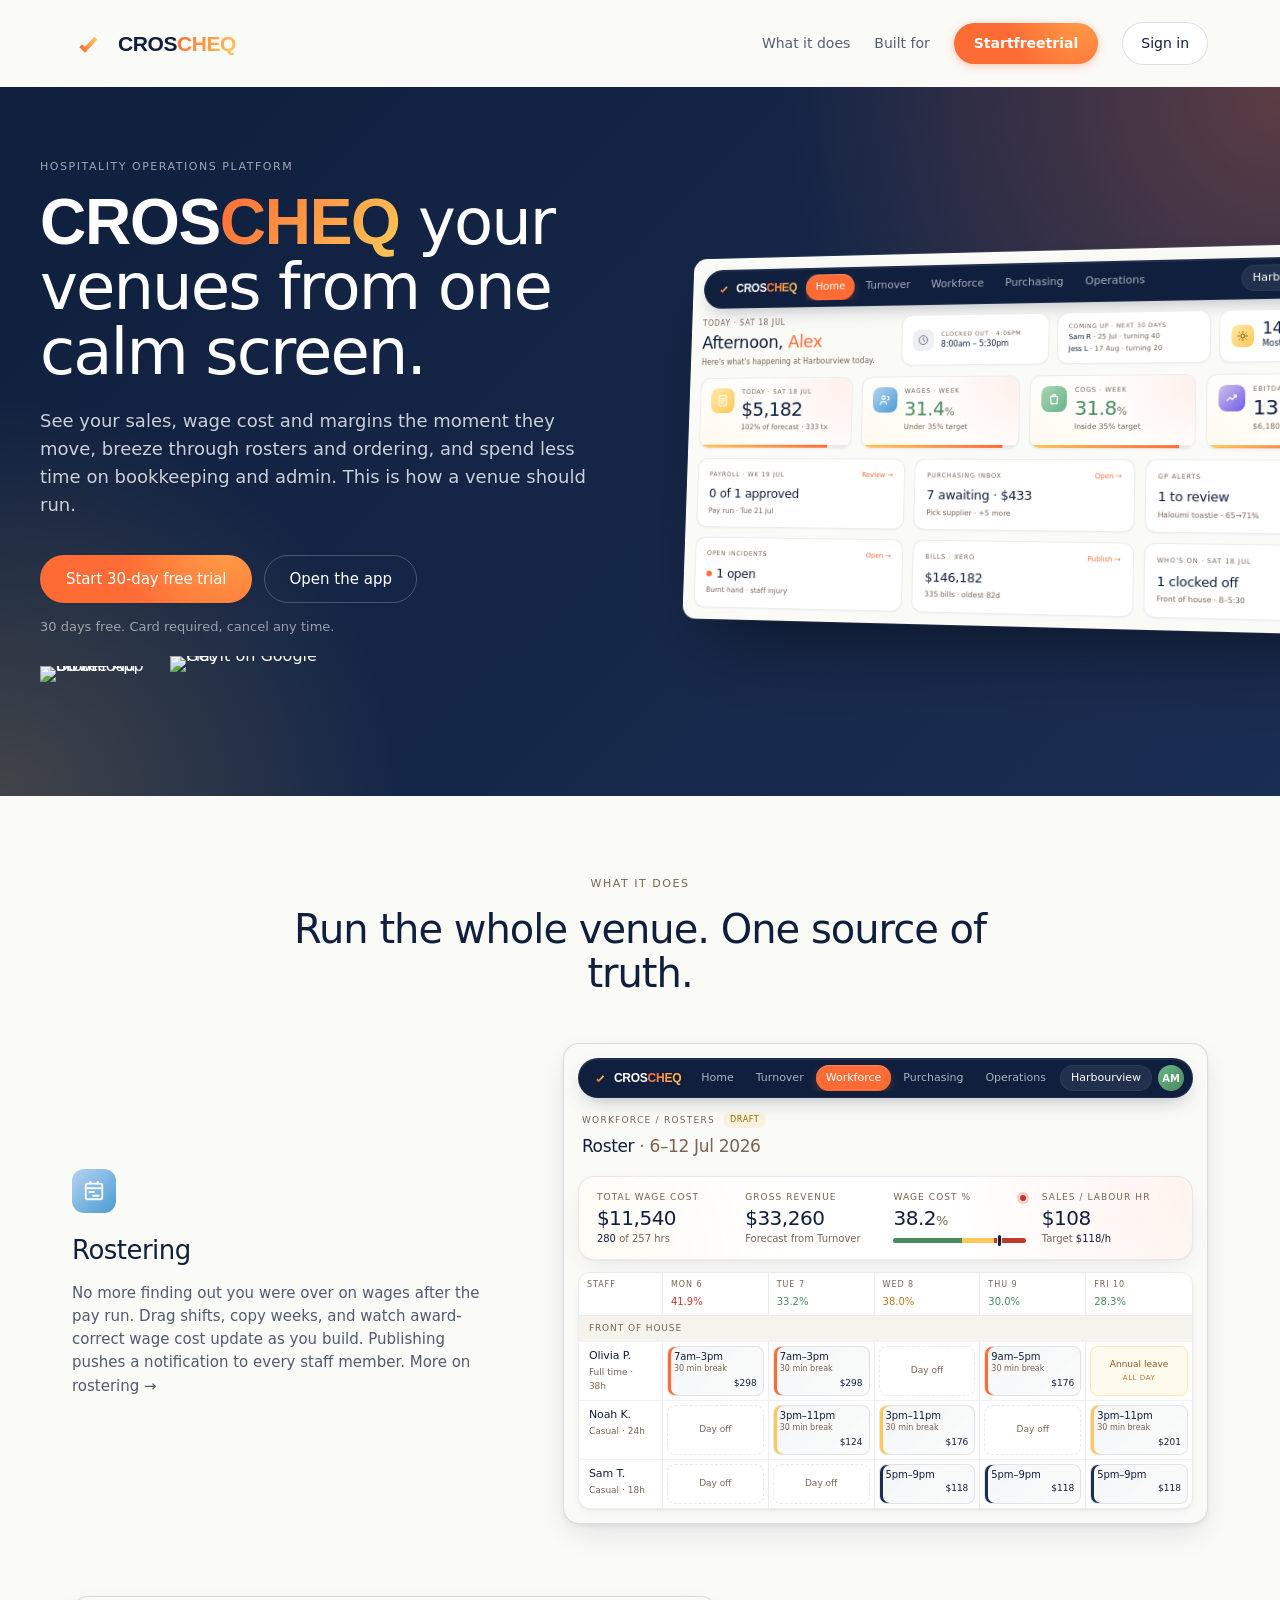
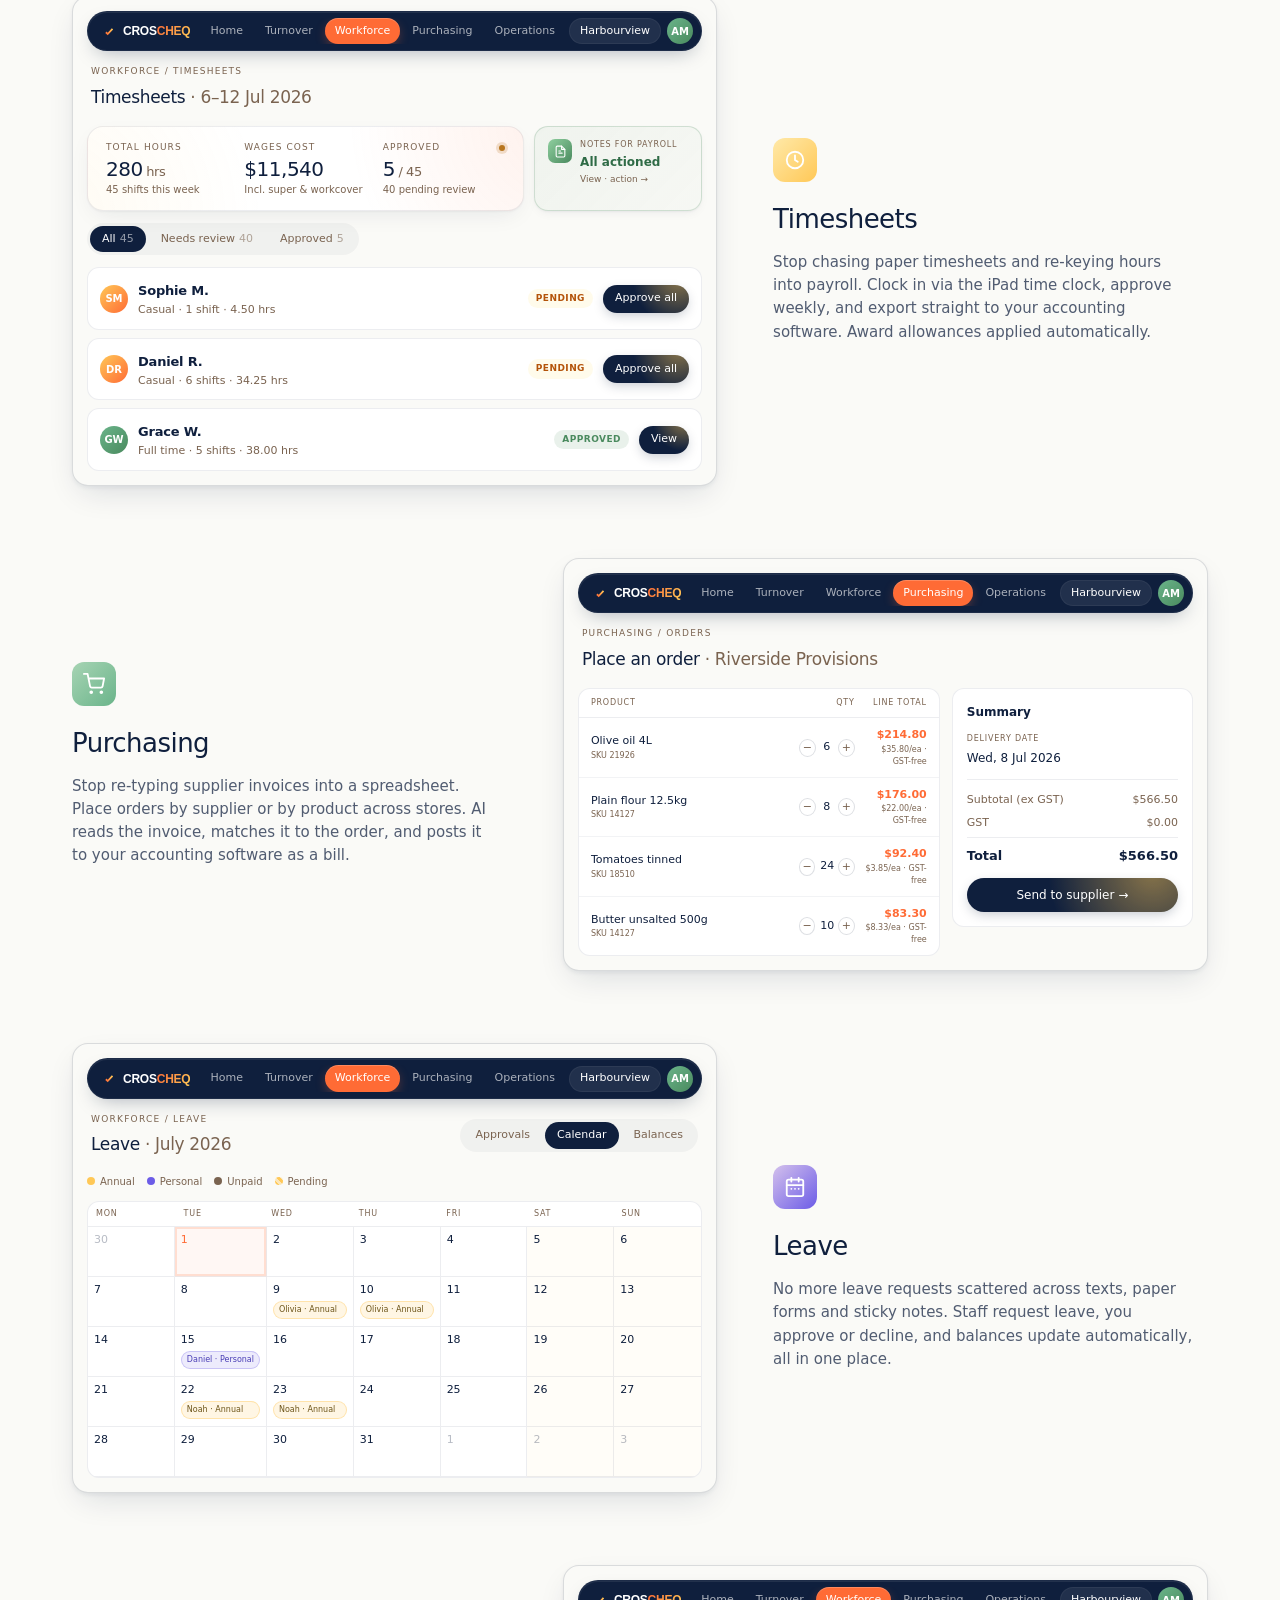
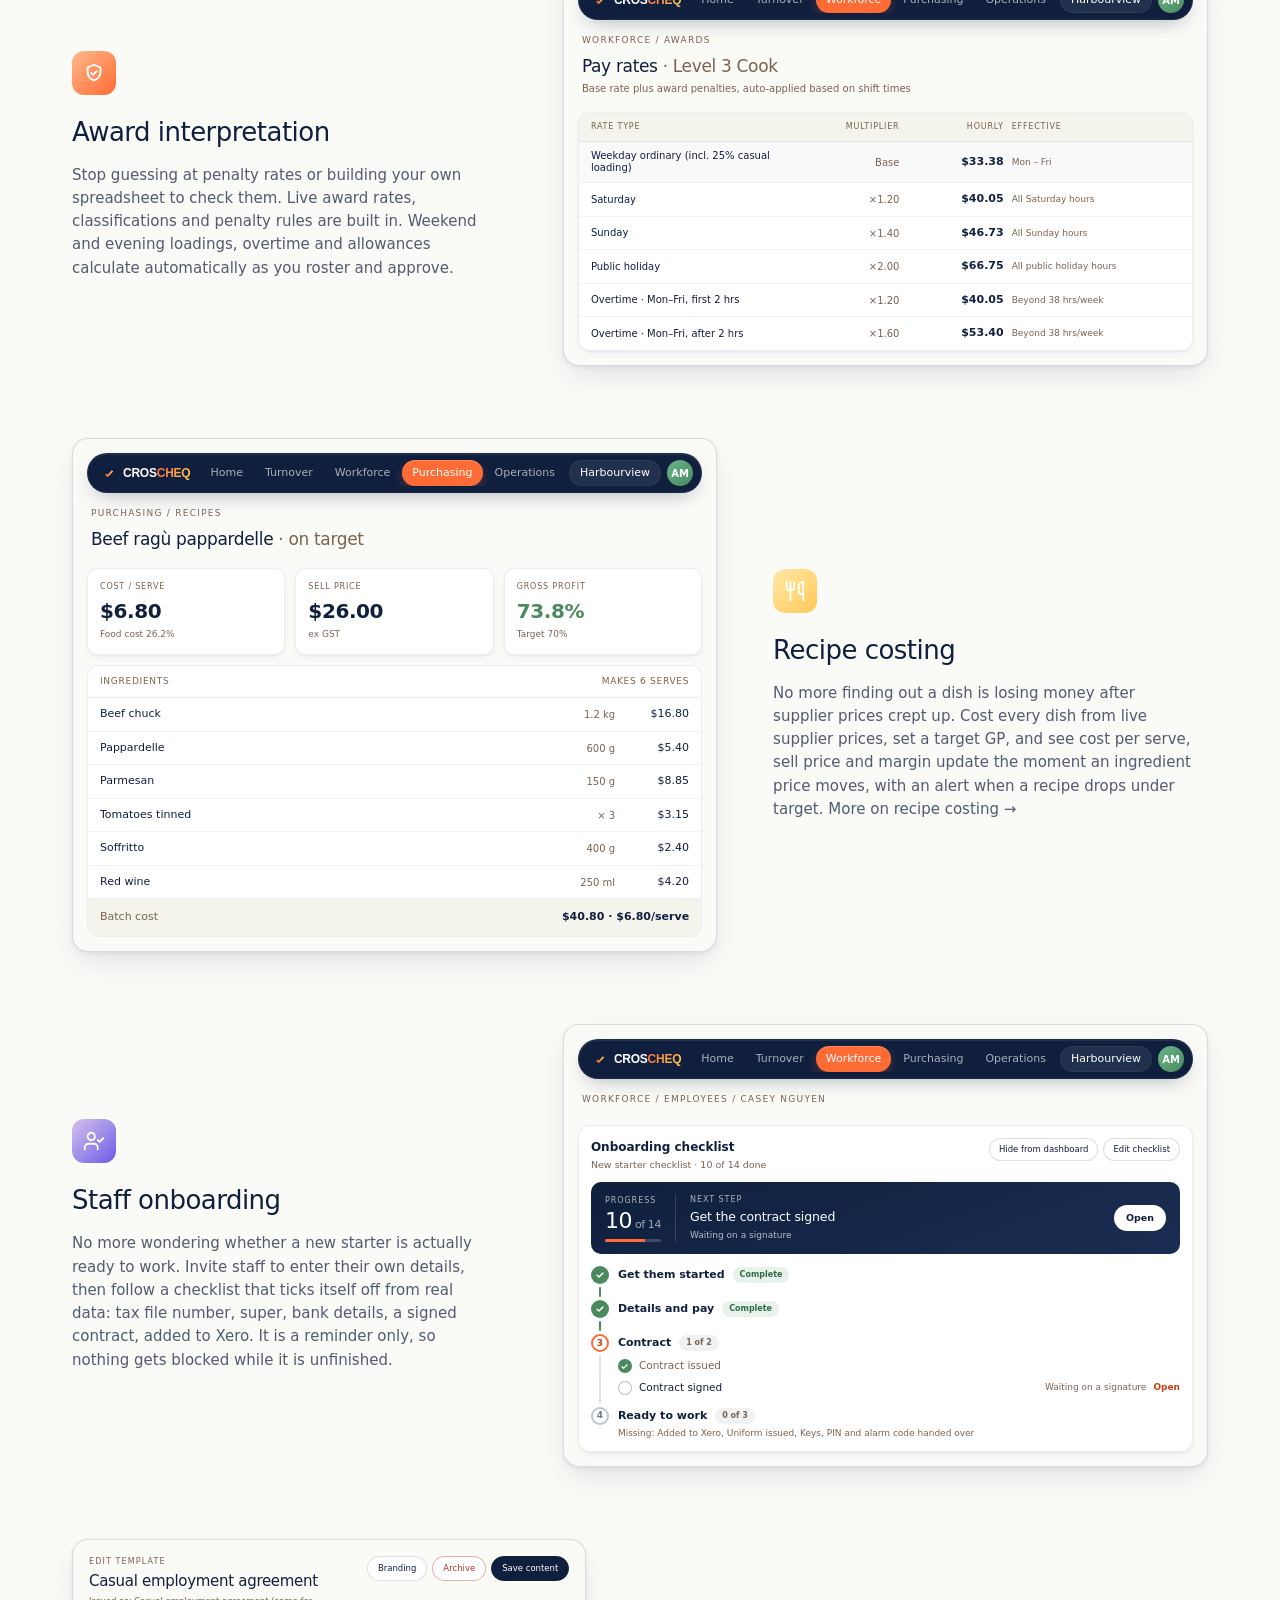
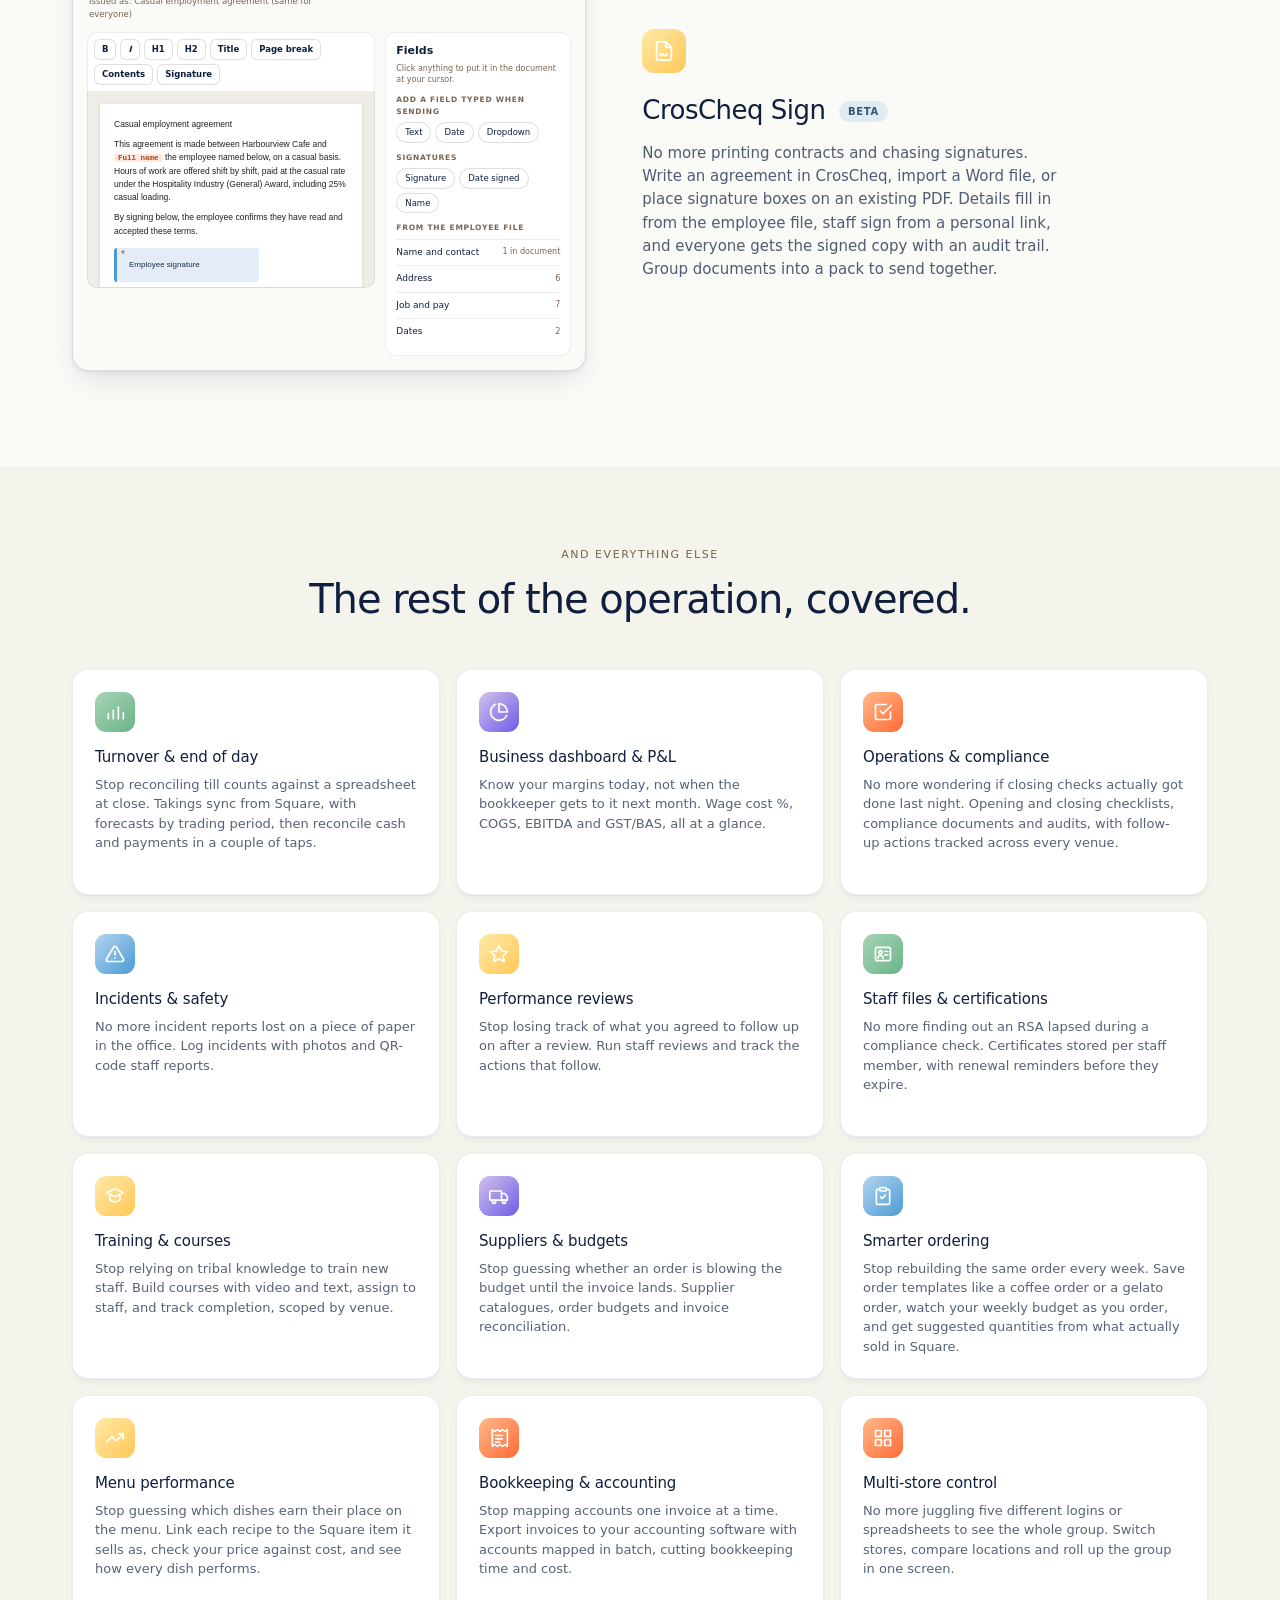
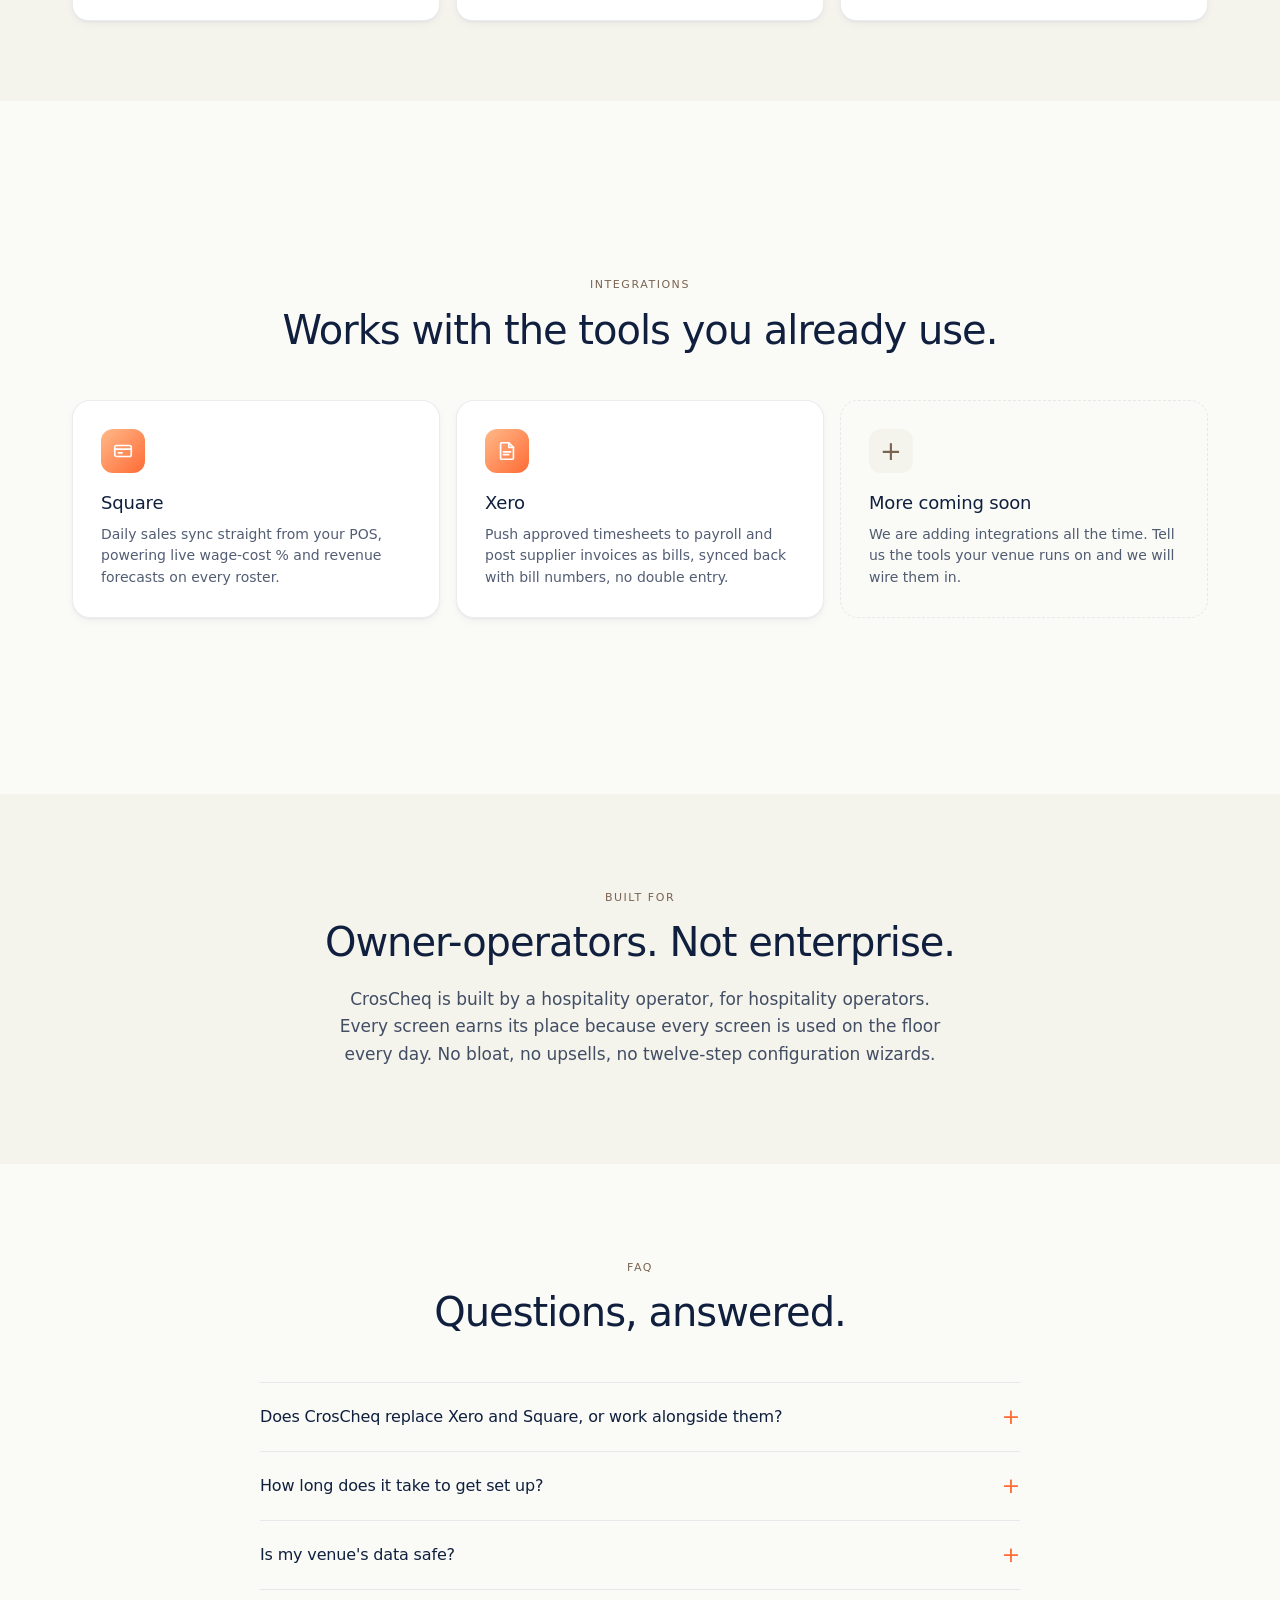
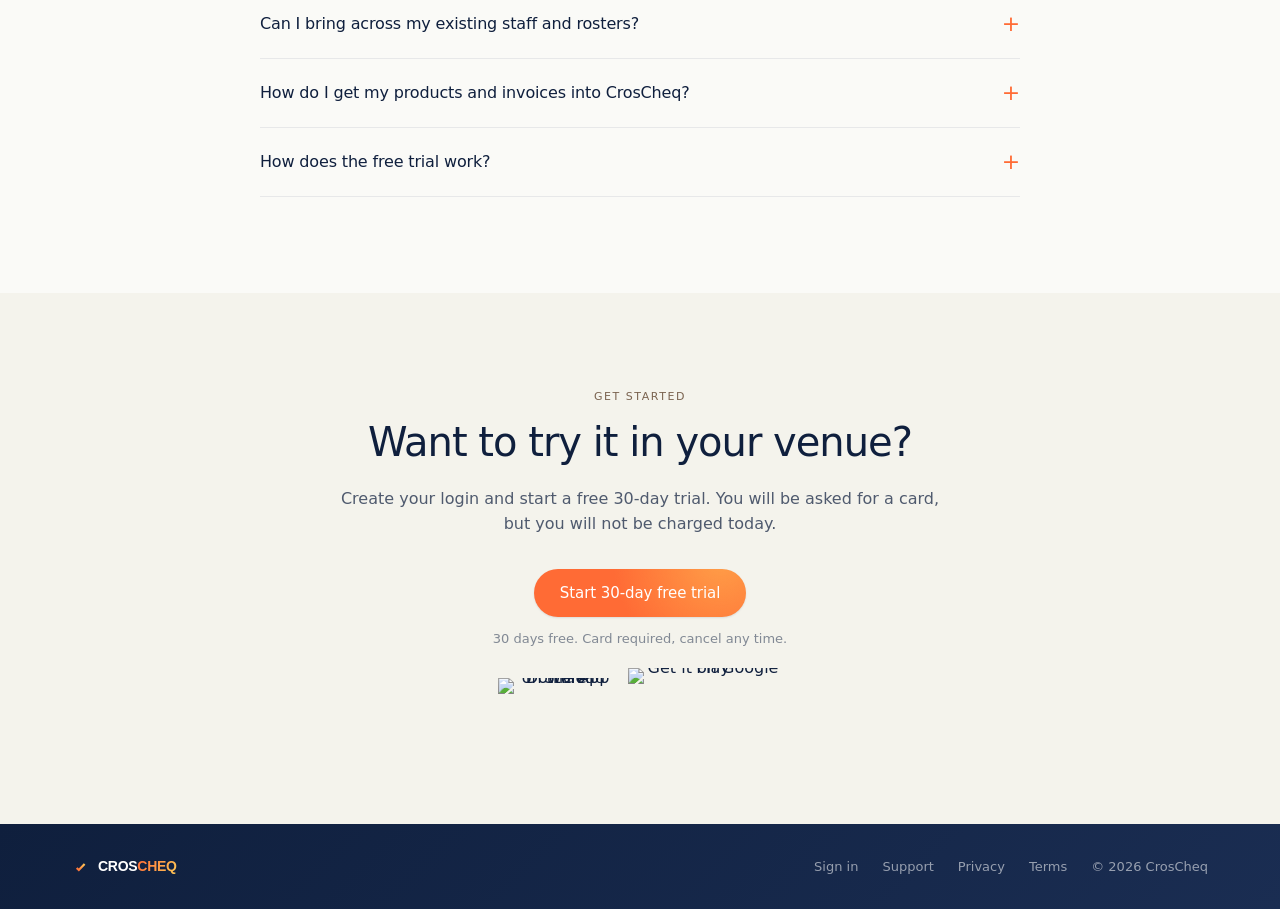
==== index.html @ 5039e974 "Make nav Start free trial a prominent orange button Filled orange pill with glow, kept visible on mo" ====
<!doctype html>
<html lang="en-AU">
<head>
  <meta charset="utf-8" />
  <meta name="viewport" content="width=device-width, initial-scale=1" />
  <title>CrosCheq · Hospitality operations, run from one place</title>
  <meta name="description" content="See sales, wage cost and margins in real time. Run rosters, timesheets, ordering, staff onboarding and e-signing for your venue from one screen." />
  <link rel="canonical" href="https://croscheq.com/" />
  <meta property="og:type" content="website" />
  <meta property="og:site_name" content="CrosCheq" />
  <meta property="og:title" content="CrosCheq · Hospitality operations, run from one place" />
  <meta property="og:description" content="See sales, wage cost and margins in real time. Run rosters, timesheets, ordering, staff onboarding and e-signing for your venue from one screen." />
  <meta property="og:url" content="https://croscheq.com/" />
  <meta property="og:image" content="https://croscheq.com/og-image.png" />
  <meta property="og:image:width" content="1200" />
  <meta property="og:image:height" content="630" />
  <meta name="twitter:card" content="summary_large_image" />
  <meta name="twitter:title" content="CrosCheq · Hospitality operations, run from one place" />
  <meta name="twitter:description" content="See sales, wage cost and margins in real time. Run rosters, timesheets, ordering, staff onboarding and e-signing for your venue from one screen." />
  <meta name="twitter:image" content="https://croscheq.com/og-image.png" />
  <link rel="icon" href="favicon.svg" type="image/svg+xml" />
  <link rel="icon" href="favicon.ico" sizes="any" />
  <link rel="icon" type="image/png" sizes="32x32" href="favicon-32x32.png" />
  <link rel="apple-touch-icon" href="apple-touch-icon.png" />
  <link rel="preconnect" href="https://api.fontshare.com" crossorigin />
  <link href="https://api.fontshare.com/v2/css?f[]=general-sans@400,500,600&display=swap" rel="stylesheet" />
  <link href="https://api.fontshare.com/v2/css?f[]=space-grotesk@700&display=swap" rel="stylesheet" />
  <link rel="stylesheet" href="styles.css?v=38" />
  <script type="application/ld+json">
  {
    "@context": "https://schema.org",
    "@type": "SoftwareApplication",
    "name": "CrosCheq",
    "applicationCategory": "BusinessApplication",
    "operatingSystem": "Web",
    "description": "CrosCheq runs the whole hospitality venue from one screen: live sales, wage cost and margins, plus rostering, timesheets, ordering and more.",
    "url": "https://croscheq.com/",
    "image": "https://croscheq.com/og-image.png",
    "publisher": {
      "@type": "Organization",
      "name": "CrosCheq",
      "url": "https://croscheq.com/"
    }
  }
  </script>

  <!-- Meta Pixel -->
  <script>
  !function(f,b,e,v,n,t,s)
  {if(f.fbq)return;n=f.fbq=function(){n.callMethod?
  n.callMethod.apply(n,arguments):n.queue.push(arguments)};
  if(!f._fbq)f._fbq=n;n.push=n;n.loaded=!0;n.version='2.0';
  n.queue=[];t=b.createElement(e);t.async=!0;
  t.src=v;s=b.getElementsByTagName(e)[0];
  s.parentNode.insertBefore(t,s)}(window, document,'script',
  'https://connect.facebook.net/en_US/fbevents.js');
  fbq('init', '28328709780088742');
  </script>
  <noscript><img height="1" width="1" style="display:none"
  src="https://www.facebook.com/tr?id=28328709780088742&ev=PageView&noscript=1"
  /></noscript>
  <script src="assets/meta-tracking.js?v=2"></script>
  <script>
    MetaTracking.pageView();
    MetaTracking.viewContent('CrosCheq Home', 'product_overview');
  </script>
</head>
<body>
  <header class="nav">
    <a class="brand" href="/">
      <span class="brand-mark" aria-hidden="true">
        <svg viewBox="0 0 100 100" width="34" height="34" fill="none">
          <defs><linearGradient id="tick-g1" x1="26" y1="67" x2="70" y2="33" gradientUnits="userSpaceOnUse"><stop offset="0" stop-color="#FF6B35"/><stop offset="1" stop-color="#FFC857"/></linearGradient></defs>
          <path d="M26 55 L38 67 L70 33" stroke="url(#tick-g1)" stroke-width="12" stroke-linecap="butt" stroke-linejoin="miter" stroke-miterlimit="12"/>
        </svg>
      </span>
      <span class="brand-text"><span class="wm">CROS<span class="cheq">CHEQ</span></span></span>
    </a>
    <nav class="nav-links">
      <a href="#what" class="nav-link">What it does</a>
      <a href="#built-for" class="nav-link">Built for</a>
      <a href="https://app.croscheq.com/get-started" class="nav-trial" data-trial-cta>Start <span class="nav-trial-opt">free </span>trial</a>
      <a href="https://app.croscheq.com" class="nav-cta">Sign in</a>
    </nav>
  </header>

  <main>
    <section class="hero">
      <div class="hero-content">
      <div class="hero-inner">
        <div class="eyebrow">Hospitality operations platform</div>
        <h1 class="hero-title"><span class="wm">CROS<span class="cheq">CHEQ</span></span> your venues from one calm screen.</h1>
        <p class="hero-sub">
          See your sales, wage cost and margins the moment they move, breeze
          through rosters and ordering, and spend less time on bookkeeping
          and admin. This is how a venue should run.
        </p>
        <div class="hero-actions">
          <a href="https://app.croscheq.com/get-started" class="btn-primary" data-trial-cta>Start 30-day free trial</a>
          <a href="https://app.croscheq.com" class="btn-secondary">Open the app</a>
        </div>
        <p class="hero-note">30 days free. Card required, cancel any time.</p>
        <div class="store-badges">
          <a class="store-badge app-store" href="https://apps.apple.com/app/id6781569242" aria-label="Download on the App Store">
            <img src="assets/app-store-badge.svg" alt="Download on the App Store" width="138" height="46">
          </a>
          <a class="store-badge google-play" href="https://play.google.com/store/apps/details?id=com.crosbyops.app" aria-label="Get it on Google Play">
            <img src="assets/google-play-badge.png" alt="Get it on Google Play" width="155" height="60">
          </a>
        </div>
      </div>

      <div class="hero-visual" aria-hidden="true">
        <div class="dash-win">
          <div class="dash-body">
            <div class="mk-nav">
              <span class="mk-nav-brand">
                <svg viewBox="0 0 100 100" width="15" height="15" fill="none" aria-hidden="true">
                  <defs><linearGradient id="tick-g2" x1="26" y1="67" x2="70" y2="33" gradientUnits="userSpaceOnUse"><stop offset="0" stop-color="#FF6B35"/><stop offset="1" stop-color="#FFC857"/></linearGradient></defs>
                  <path d="M26 55 L38 67 L70 33" stroke="url(#tick-g2)" stroke-width="12" stroke-linecap="butt" stroke-linejoin="miter" stroke-miterlimit="12"/>
                </svg>
                <span class="wm">CROS<span class="cheq">CHEQ</span></span>
              </span>
              <span class="mk-nav-tabs">
                <span class="mk-nav-tab active">Home</span>
                <span class="mk-nav-tab">Turnover</span>
                <span class="mk-nav-tab">Workforce</span>
                <span class="mk-nav-tab">Purchasing</span>
                <span class="mk-nav-tab">Operations</span>
              </span>
              <span class="mk-nav-right">
                <span class="mk-nav-loc">Harbourview</span>
                <span class="mk-nav-ava green">AM</span>
              </span>
            </div>

            <div class="dash-greet">
              <div class="dash-greet-text">
                <div class="dash-greet-date">Today · Sat 18 Jul</div>
                <div class="dash-greet-hi">Afternoon, <span>Alex</span></div>
                <div class="dash-greet-sub">Here's what's happening at Harbourview today.</div>
              </div>
              <div class="dash-topcards">
                <div class="tc">
                  <span class="tc-ico grey"><svg viewBox="0 0 24 24" fill="none" stroke="currentColor" stroke-width="2" stroke-linecap="round"><circle cx="12" cy="12" r="9"/><path d="M12 7.5v5l3 2"/></svg></span>
                  <div><div class="tc-eyebrow">Clocked out · 4:06pm</div><div class="tc-line">8:00am – 5:30pm</div></div>
                </div>
                <div class="tc celeb">
                  <div class="tc-eyebrow">Coming up · Next 30 days</div>
                  <div class="tc-celeb-row">Sam R · <span>25 Jul · turning 40</span></div>
                  <div class="tc-celeb-row">Jess L · <span>17 Aug · turning 20</span></div>
                </div>
                <div class="tc">
                  <span class="tc-ico gold"><svg viewBox="0 0 24 24" fill="none" stroke="currentColor" stroke-width="2" stroke-linecap="round"><circle cx="12" cy="12" r="4"/><path d="M12 3v2M12 19v2M5 5l1.4 1.4M17.6 17.6 19 19M3 12h2M19 12h2M5 19l1.4-1.4M17.6 6.4 19 5"/></svg></span>
                  <div><div class="tc-temp">14°</div><div class="tc-line">Mostly sunny</div></div>
                </div>
              </div>
            </div>

            <div class="dash-kpis">
              <div class="kpi">
                <span class="kpi-ico gold"><svg viewBox="0 0 24 24" fill="none" stroke="currentColor" stroke-width="2" stroke-linecap="round"><rect x="5" y="3" width="14" height="18" rx="1.5"/><path d="M8.5 8h7M8.5 12h7M8.5 16h4"/></svg></span>
                <div class="kpi-body">
                  <div class="kpi-eyebrow">Today · Sat 18 Jul</div>
                  <div class="kpi-value">$5,182</div>
                  <div class="kpi-sub">102% of forecast · 333 tx</div>
                </div>
                <div class="kpi-prog"><span class="kpi-prog-fill good" style="width:85%"></span></div>
              </div>
              <div class="kpi">
                <span class="kpi-ico sky"><svg viewBox="0 0 24 24" fill="none" stroke="currentColor" stroke-width="2" stroke-linecap="round" stroke-linejoin="round"><circle cx="9" cy="8" r="3"/><path d="M3.5 19.5c0-3 2.7-4.8 5.5-4.8s5.5 1.8 5.5 4.8"/><path d="M16 6a3 3 0 010 6"/></svg></span>
                <div class="kpi-body">
                  <div class="kpi-eyebrow">Wages · Week</div>
                  <div class="kpi-value under">31.4<span>%</span></div>
                  <div class="kpi-sub">Under 35% target</div>
                </div>
                <div class="kpi-prog"><span class="kpi-prog-fill good" style="width:90%"></span></div>
              </div>
              <div class="kpi">
                <span class="kpi-ico mint"><svg viewBox="0 0 24 24" fill="none" stroke="currentColor" stroke-width="2" stroke-linecap="round" stroke-linejoin="round"><path d="M6 7.5h12l-1 12.5H7z"/><path d="M9 7.5a3 3 0 016 0"/></svg></span>
                <div class="kpi-body">
                  <div class="kpi-eyebrow">COGS · Week</div>
                  <div class="kpi-value under">31.8<span>%</span></div>
                  <div class="kpi-sub">Inside 35% target</div>
                </div>
                <div class="kpi-prog"><span class="kpi-prog-fill good" style="width:91%"></span></div>
              </div>
              <div class="kpi">
                <span class="kpi-ico violet"><svg viewBox="0 0 24 24" fill="none" stroke="currentColor" stroke-width="2" stroke-linecap="round" stroke-linejoin="round"><path d="M4 16l5-5 4 3 6-7"/><path d="M15 7h4v4"/></svg></span>
                <div class="kpi-body">
                  <div class="kpi-eyebrow">EBITDA · Week</div>
                  <div class="kpi-value">13.1<span>%</span></div>
                  <div class="kpi-sub">$6,180 margin</div>
                </div>
                <div class="kpi-prog"><span class="kpi-prog-fill good" style="width:70%"></span></div>
              </div>
            </div>

            <div class="dash-ops">
              <div class="opc">
                <div class="opc-head"><span class="opc-eyebrow">Payroll · Wk 19 Jul</span><span class="opc-link">Review →</span></div>
                <div class="opc-title">0 of 1 approved</div>
                <div class="opc-sub">Pay run · Tue 21 Jul</div>
              </div>
              <div class="opc">
                <div class="opc-head"><span class="opc-eyebrow">Purchasing inbox</span><span class="opc-link">Open →</span></div>
                <div class="opc-title">7 awaiting · $433</div>
                <div class="opc-sub">Pick supplier · +5 more</div>
              </div>
              <div class="opc">
                <div class="opc-head"><span class="opc-eyebrow">GP alerts</span><span class="opc-link">Recipes →</span></div>
                <div class="opc-title">1 to review</div>
                <div class="opc-sub">Haloumi toastie · 65→71%</div>
              </div>
              <div class="opc">
                <div class="opc-head"><span class="opc-eyebrow">Open incidents</span><span class="opc-link">Open →</span></div>
                <div class="opc-title"><span class="dot"></span>1 open</div>
                <div class="opc-sub">Burnt hand · staff injury</div>
              </div>
              <div class="opc">
                <div class="opc-head"><span class="opc-eyebrow">Bills · Xero</span><span class="opc-link">Publish →</span></div>
                <div class="opc-title">$146,182</div>
                <div class="opc-sub">335 bills · oldest 82d</div>
              </div>
              <div class="opc">
                <div class="opc-head"><span class="opc-eyebrow">Who's on · Sat 18 Jul</span><span class="opc-link">Roster →</span></div>
                <div class="opc-title">1 clocked off</div>
                <div class="opc-sub">Front of house · 8–5:30</div>
              </div>
            </div>
          </div>
        </div>
      </div>
      </div>
    </section>

    <section id="what" class="features-section">
      <div class="section-head">
        <div class="eyebrow">What it does</div>
        <h2 class="section-title">Run the whole venue. One source of truth.</h2>
      </div>

      <div class="features">

        <!-- Rostering -->
        <article class="feature-row">
          <div class="feature-copy">
            <div class="module-icon sky" aria-hidden="true">
              <svg viewBox="0 0 24 24" width="22" height="22" fill="none" stroke="currentColor" stroke-width="2" stroke-linecap="round" stroke-linejoin="round">
                <rect x="3" y="4" width="18" height="17" rx="2" />
                <path d="M8 2v2M16 2v2M5 9h14" />
                <rect x="6" y="12" width="7" height="2.2" rx="1" fill="currentColor" stroke="none" />
                <rect x="10" y="16" width="8" height="2.2" rx="1" fill="currentColor" stroke="none" />
              </svg>
            </div>
            <h3 class="module-title">Rostering</h3>
            <p class="module-body">
              No more finding out you were over on wages after the pay run.
              Drag shifts, copy weeks, and watch award-correct wage cost update
              as you build. Publishing pushes a notification to every staff member.
              <a href="rostering.html">More on rostering →</a>
            </p>
          </div>
          <div class="feature-mock">
            <a href="rostering.html" class="feature-mock-link" aria-label="More on rostering">
            <div class="app-window">
              <div class="app-window-body" data-mock="rostering">
                <div class="mk-nav">
                  <span class="mk-nav-brand">
                    <svg viewBox="0 0 100 100" width="15" height="15" fill="none" aria-hidden="true">
                      <defs><linearGradient id="tick-g3" x1="26" y1="67" x2="70" y2="33" gradientUnits="userSpaceOnUse"><stop offset="0" stop-color="#FF6B35"/><stop offset="1" stop-color="#FFC857"/></linearGradient></defs>
                      <path d="M26 55 L38 67 L70 33" stroke="url(#tick-g3)" stroke-width="12" stroke-linecap="butt" stroke-linejoin="miter" stroke-miterlimit="12"/>
                    </svg>
                    <span class="wm">CROS<span class="cheq">CHEQ</span></span>
                  </span>
                  <span class="mk-nav-tabs">
                    <span class="mk-nav-tab">Home</span>
                    <span class="mk-nav-tab">Turnover</span>
                    <span class="mk-nav-tab active">Workforce</span>
                    <span class="mk-nav-tab">Purchasing</span>
                    <span class="mk-nav-tab">Operations</span>
                  </span>
                  <span class="mk-nav-right">
                    <span class="mk-nav-loc">Harbourview</span>
                    <span class="mk-nav-ava green">AM</span>
                  </span>
                </div>

                <div class="mk-head">
                  <div class="mk-crumb">Workforce / Rosters <span class="mk-tag">DRAFT</span></div>
                  <h4 class="mk-title">Roster <span class="muted">· 6–12 Jul 2026</span></h4>
                </div>

                <div class="mk-banner">
                  <div class="mk-banner-grid">
                    <div class="mk-metric">
                      <div class="mk-metric-label">Total wage cost</div>
                      <div class="mk-metric-value">$11,540</div>
                      <div class="mk-metric-sub"><strong>280</strong> of 257 hrs</div>
                    </div>
                    <div class="mk-metric">
                      <div class="mk-metric-label">Gross revenue</div>
                      <div class="mk-metric-value">$33,260</div>
                      <div class="mk-metric-sub">Forecast from Turnover</div>
                    </div>
                    <div class="mk-metric">
                      <div class="mk-metric-label">Wage cost % <span class="mk-metric-dot bad"></span></div>
                      <div class="mk-metric-value">38.2<span class="pct">%</span></div>
                      <div class="mk-bar-wrap">
                        <div class="mk-bar">
                          <span class="mk-bar-zone green" style="width:52%"></span>
                          <span class="mk-bar-zone amber" style="width:24%"></span>
                          <span class="mk-bar-zone red" style="width:24%"></span>
                        </div>
                        <span class="mk-bar-marker" style="left:79%"></span>
                      </div>
                    </div>
                    <div class="mk-metric">
                      <div class="mk-metric-label">Sales / labour hr</div>
                      <div class="mk-metric-value">$108</div>
                      <div class="mk-metric-sub">Target <strong>$118/h</strong></div>
                    </div>
                  </div>
                </div>

                <div class="mk-card">
                  <div class="mk-rg-head">
                    <div class="mk-rg-hcell"><span class="mk-rg-dayname">Staff</span></div>
                    <div class="mk-rg-hcell"><span class="mk-rg-dayname">Mon 6</span><span class="mk-rg-daycost over">41.9%</span></div>
                    <div class="mk-rg-hcell"><span class="mk-rg-dayname">Tue 7</span><span class="mk-rg-daycost safe">33.2%</span></div>
                    <div class="mk-rg-hcell"><span class="mk-rg-dayname">Wed 8</span><span class="mk-rg-daycost warn">38.0%</span></div>
                    <div class="mk-rg-hcell"><span class="mk-rg-dayname">Thu 9</span><span class="mk-rg-daycost safe">30.0%</span></div>
                    <div class="mk-rg-hcell"><span class="mk-rg-dayname">Fri 10</span><span class="mk-rg-daycost safe">28.3%</span></div>
                  </div>

                  <div class="mk-rg-section">Front of House</div>

                  <div class="mk-rg-row">
                    <div class="mk-rg-staff"><span class="mk-rg-staff-name">Olivia P.</span><span class="mk-rg-staff-sub">Full time · 38h</span></div>
                    <div class="mk-rg-cell"><div class="mk-rg-shift" style="--sh:#FF6B35"><span class="t">7am–3pm</span><span class="b">30 min break</span><span class="c">$298</span></div></div>
                    <div class="mk-rg-cell"><div class="mk-rg-shift" style="--sh:#FF6B35"><span class="t">7am–3pm</span><span class="b">30 min break</span><span class="c">$298</span></div></div>
                    <div class="mk-rg-cell"><div class="mk-rg-off">Day off</div></div>
                    <div class="mk-rg-cell"><div class="mk-rg-shift" style="--sh:#FF6B35"><span class="t">9am–5pm</span><span class="b">30 min break</span><span class="c">$176</span></div></div>
                    <div class="mk-rg-cell"><div class="mk-rg-leave"><span class="lt">Annual leave</span><span class="lm">All day</span></div></div>
                  </div>

                  <div class="mk-rg-row">
                    <div class="mk-rg-staff"><span class="mk-rg-staff-name">Noah K.</span><span class="mk-rg-staff-sub">Casual · 24h</span></div>
                    <div class="mk-rg-cell"><div class="mk-rg-off">Day off</div></div>
                    <div class="mk-rg-cell"><div class="mk-rg-shift" style="--sh:#FFC857"><span class="t">3pm–11pm</span><span class="b">30 min break</span><span class="c">$124</span></div></div>
                    <div class="mk-rg-cell"><div class="mk-rg-shift" style="--sh:#FFC857"><span class="t">3pm–11pm</span><span class="b">30 min break</span><span class="c">$176</span></div></div>
                    <div class="mk-rg-cell"><div class="mk-rg-off">Day off</div></div>
                    <div class="mk-rg-cell"><div class="mk-rg-shift" style="--sh:#FFC857"><span class="t">3pm–11pm</span><span class="b">30 min break</span><span class="c">$201</span></div></div>
                  </div>

                  <div class="mk-rg-row">
                    <div class="mk-rg-staff"><span class="mk-rg-staff-name">Sam T.</span><span class="mk-rg-staff-sub">Casual · 18h</span></div>
                    <div class="mk-rg-cell"><div class="mk-rg-off">Day off</div></div>
                    <div class="mk-rg-cell"><div class="mk-rg-off">Day off</div></div>
                    <div class="mk-rg-cell"><div class="mk-rg-shift" style="--sh:#1A2D52"><span class="t">5pm–9pm</span><span class="c">$118</span></div></div>
                    <div class="mk-rg-cell"><div class="mk-rg-shift" style="--sh:#1A2D52"><span class="t">5pm–9pm</span><span class="c">$118</span></div></div>
                    <div class="mk-rg-cell"><div class="mk-rg-shift" style="--sh:#1A2D52"><span class="t">5pm–9pm</span><span class="c">$118</span></div></div>
                  </div>
                </div>
              </div>
            </div>
            </a>
          </div>
        </article>

        <!-- Timesheets -->
        <article class="feature-row reverse">
          <div class="feature-copy">
            <div class="module-icon gold" aria-hidden="true">
              <svg viewBox="0 0 24 24" width="22" height="22" fill="none" stroke="currentColor" stroke-width="2" stroke-linecap="round" stroke-linejoin="round">
                <circle cx="12" cy="12" r="9" />
                <path d="M12 7v5l3 2" />
              </svg>
            </div>
            <h3 class="module-title">Timesheets</h3>
            <p class="module-body">
              Stop chasing paper timesheets and re-keying hours into payroll.
              Clock in via the iPad time clock, approve weekly, and export
              straight to your accounting software. Award allowances applied
              automatically.
            </p>
          </div>
          <div class="feature-mock">
            <div class="app-window">
              <div class="app-window-body" data-mock="timesheets">
                <div class="mk-nav">
                  <span class="mk-nav-brand">
                    <svg viewBox="0 0 100 100" width="15" height="15" fill="none" aria-hidden="true">
                      <defs><linearGradient id="tick-g4" x1="26" y1="67" x2="70" y2="33" gradientUnits="userSpaceOnUse"><stop offset="0" stop-color="#FF6B35"/><stop offset="1" stop-color="#FFC857"/></linearGradient></defs>
                      <path d="M26 55 L38 67 L70 33" stroke="url(#tick-g4)" stroke-width="12" stroke-linecap="butt" stroke-linejoin="miter" stroke-miterlimit="12"/>
                    </svg>
                    <span class="wm">CROS<span class="cheq">CHEQ</span></span>
                  </span>
                  <span class="mk-nav-tabs">
                    <span class="mk-nav-tab">Home</span>
                    <span class="mk-nav-tab">Turnover</span>
                    <span class="mk-nav-tab active">Workforce</span>
                    <span class="mk-nav-tab">Purchasing</span>
                    <span class="mk-nav-tab">Operations</span>
                  </span>
                  <span class="mk-nav-right">
                    <span class="mk-nav-loc">Harbourview</span>
                    <span class="mk-nav-ava green">AM</span>
                  </span>
                </div>

                <div class="mk-head">
                  <div class="mk-crumb">Workforce / Timesheets</div>
                  <h4 class="mk-title">Timesheets <span class="muted">· 6–12 Jul 2026</span></h4>
                </div>

                <div class="mk-ts-top">
                  <div class="mk-banner">
                    <div class="mk-banner-grid">
                      <div class="mk-metric">
                        <div class="mk-metric-label">Total hours</div>
                        <div class="mk-metric-value">280<span class="pct"> hrs</span></div>
                        <div class="mk-metric-sub">45 shifts this week</div>
                      </div>
                      <div class="mk-metric">
                        <div class="mk-metric-label">Wages cost</div>
                        <div class="mk-metric-value">$11,540</div>
                        <div class="mk-metric-sub">Incl. super &amp; workcover</div>
                      </div>
                      <div class="mk-metric">
                        <div class="mk-metric-label">Approved <span class="mk-metric-dot warn"></span></div>
                        <div class="mk-metric-value">5<span class="pct"> / 45</span></div>
                        <div class="mk-metric-sub">40 pending review</div>
                      </div>
                    </div>
                  </div>
                  <div class="mk-notes-card">
                    <span class="mk-notes-icon" aria-hidden="true">
                      <svg viewBox="0 0 24 24" width="13" height="13" fill="none" stroke="currentColor" stroke-width="2" stroke-linecap="round" stroke-linejoin="round">
                        <path d="M14 2H6a2 2 0 0 0-2 2v16a2 2 0 0 0 2 2h12a2 2 0 0 0 2-2V8z" /><path d="M14 2v6h6" /><path d="M9 15h6M9 11h3" />
                      </svg>
                    </span>
                    <span class="mk-notes-body">
                      <span class="mk-notes-label">Notes for payroll</span>
                      <span class="mk-notes-title">All actioned</span>
                      <span class="mk-notes-link">View · action →</span>
                    </span>
                  </div>
                </div>

                <div class="mk-tabs">
                  <span class="mk-tab active">All<span class="n">45</span></span>
                  <span class="mk-tab">Needs review<span class="n">40</span></span>
                  <span class="mk-tab">Approved<span class="n">5</span></span>
                </div>

                <div class="mk-ts">
                  <div class="mk-ts-row">
                    <span class="mk-ava">SM</span>
                    <span class="mk-ts-info"><span class="mk-ts-name">Sophie M.</span><div class="mk-ts-meta">Casual · 1 shift · 4.50 hrs</div></span>
                    <span class="mk-pill-pending">Pending</span>
                    <span class="mk-btn-navy">Approve all</span>
                  </div>
                  <div class="mk-ts-row">
                    <span class="mk-ava">DR</span>
                    <span class="mk-ts-info"><span class="mk-ts-name">Daniel R.</span><div class="mk-ts-meta">Casual · 6 shifts · 34.25 hrs</div></span>
                    <span class="mk-pill-pending">Pending</span>
                    <span class="mk-btn-navy">Approve all</span>
                  </div>
                  <div class="mk-ts-row">
                    <span class="mk-ava green">GW</span>
                    <span class="mk-ts-info"><span class="mk-ts-name">Grace W.</span><div class="mk-ts-meta">Full time · 5 shifts · 38.00 hrs</div></span>
                    <span class="mk-pill-approved">Approved</span>
                    <span class="mk-btn-navy">View</span>
                  </div>
                </div>
              </div>
            </div>
          </div>
        </article>

        <!-- Purchasing -->
        <article class="feature-row">
          <div class="feature-copy">
            <div class="module-icon mint" aria-hidden="true">
              <svg viewBox="0 0 24 24" width="22" height="22" fill="none" stroke="currentColor" stroke-width="2" stroke-linecap="round" stroke-linejoin="round">
                <circle cx="9" cy="21" r="1" />
                <circle cx="20" cy="21" r="1" />
                <path d="M1 1h4l2.68 13.39a2 2 0 0 0 2 1.61h9.72a2 2 0 0 0 2-1.61L23 6H6" />
              </svg>
            </div>
            <h3 class="module-title">Purchasing</h3>
            <p class="module-body">
              Stop re-typing supplier invoices into a spreadsheet. Place orders
              by supplier or by product across stores. AI reads the invoice,
              matches it to the order, and posts it to your accounting software
              as a bill.
            </p>
          </div>
          <div class="feature-mock">
            <div class="app-window">
              <div class="app-window-body" data-mock="purchasing">
                <div class="mk-nav">
                  <span class="mk-nav-brand">
                    <svg viewBox="0 0 100 100" width="15" height="15" fill="none" aria-hidden="true">
                      <defs><linearGradient id="tick-g5" x1="26" y1="67" x2="70" y2="33" gradientUnits="userSpaceOnUse"><stop offset="0" stop-color="#FF6B35"/><stop offset="1" stop-color="#FFC857"/></linearGradient></defs>
                      <path d="M26 55 L38 67 L70 33" stroke="url(#tick-g5)" stroke-width="12" stroke-linecap="butt" stroke-linejoin="miter" stroke-miterlimit="12"/>
                    </svg>
                    <span class="wm">CROS<span class="cheq">CHEQ</span></span>
                  </span>
                  <span class="mk-nav-tabs">
                    <span class="mk-nav-tab">Home</span>
                    <span class="mk-nav-tab">Turnover</span>
                    <span class="mk-nav-tab">Workforce</span>
                    <span class="mk-nav-tab active">Purchasing</span>
                    <span class="mk-nav-tab">Operations</span>
                  </span>
                  <span class="mk-nav-right">
                    <span class="mk-nav-loc">Harbourview</span>
                    <span class="mk-nav-ava green">AM</span>
                  </span>
                </div>

                <div class="mk-head">
                  <div class="mk-crumb">Purchasing / Orders</div>
                  <h4 class="mk-title">Place an order <span class="muted">· Riverside Provisions</span></h4>
                </div>

                <div class="mk-order">
                  <div class="mk-order-items">
                    <div class="mk-oi-head"><span>Product</span><span>Qty</span><span>Line total</span></div>
                    <div class="mk-oi-row">
                      <span><div class="mk-oi-prod">Olive oil 4L</div><div class="mk-oi-sku">SKU 21926</div></span>
                      <span class="mk-oi-stepper"><span class="mk-oi-step">−</span><span class="mk-oi-qty">6</span><span class="mk-oi-step">+</span></span>
                      <span class="mk-oi-total"><div class="lt">$214.80</div><div class="up">$35.80/ea · GST-free</div></span>
                    </div>
                    <div class="mk-oi-row">
                      <span><div class="mk-oi-prod">Plain flour 12.5kg</div><div class="mk-oi-sku">SKU 14127</div></span>
                      <span class="mk-oi-stepper"><span class="mk-oi-step">−</span><span class="mk-oi-qty">8</span><span class="mk-oi-step">+</span></span>
                      <span class="mk-oi-total"><div class="lt">$176.00</div><div class="up">$22.00/ea · GST-free</div></span>
                    </div>
                    <div class="mk-oi-row">
                      <span><div class="mk-oi-prod">Tomatoes tinned</div><div class="mk-oi-sku">SKU 18510</div></span>
                      <span class="mk-oi-stepper"><span class="mk-oi-step">−</span><span class="mk-oi-qty">24</span><span class="mk-oi-step">+</span></span>
                      <span class="mk-oi-total"><div class="lt">$92.40</div><div class="up">$3.85/ea · GST-free</div></span>
                    </div>
                    <div class="mk-oi-row">
                      <span><div class="mk-oi-prod">Butter unsalted 500g</div><div class="mk-oi-sku">SKU 14127</div></span>
                      <span class="mk-oi-stepper"><span class="mk-oi-step">−</span><span class="mk-oi-qty">10</span><span class="mk-oi-step">+</span></span>
                      <span class="mk-oi-total"><div class="lt">$83.30</div><div class="up">$8.33/ea · GST-free</div></span>
                    </div>
                  </div>

                  <div class="mk-summary">
                    <div class="mk-summary-title">Summary</div>
                    <div class="mk-sum-label">Delivery date</div>
                    <div class="mk-sum-date">Wed, 8 Jul 2026</div>
                    <div class="mk-sum-row"><span>Subtotal (ex GST)</span><span>$566.50</span></div>
                    <div class="mk-sum-row"><span>GST</span><span>$0.00</span></div>
                    <div class="mk-sum-row total"><span>Total</span><span>$566.50</span></div>
                    <div class="mk-sum-btn">Send to supplier →</div>
                  </div>
                </div>
              </div>
            </div>
          </div>
        </article>

        <!-- Leave -->
        <article class="feature-row reverse">
          <div class="feature-copy">
            <div class="module-icon violet" aria-hidden="true">
              <svg viewBox="0 0 24 24" width="22" height="22" fill="none" stroke="currentColor" stroke-width="2" stroke-linecap="round" stroke-linejoin="round">
                <rect x="3" y="4" width="18" height="18" rx="2" />
                <path d="M16 2v4M8 2v4M3 10h18" />
                <path d="M8 14h.01M12 14h.01M16 14h.01" />
              </svg>
            </div>
            <h3 class="module-title">Leave</h3>
            <p class="module-body">
              No more leave requests scattered across texts, paper forms and
              sticky notes. Staff request leave, you approve or decline, and
              balances update automatically, all in one place.
            </p>
          </div>
          <div class="feature-mock">
            <div class="app-window">
              <div class="app-window-body" data-mock="leave">
                <div class="mk-nav">
                  <span class="mk-nav-brand">
                    <svg viewBox="0 0 100 100" width="15" height="15" fill="none" aria-hidden="true">
                      <defs><linearGradient id="tick-g6" x1="26" y1="67" x2="70" y2="33" gradientUnits="userSpaceOnUse"><stop offset="0" stop-color="#FF6B35"/><stop offset="1" stop-color="#FFC857"/></linearGradient></defs>
                      <path d="M26 55 L38 67 L70 33" stroke="url(#tick-g6)" stroke-width="12" stroke-linecap="butt" stroke-linejoin="miter" stroke-miterlimit="12"/>
                    </svg>
                    <span class="wm">CROS<span class="cheq">CHEQ</span></span>
                  </span>
                  <span class="mk-nav-tabs">
                    <span class="mk-nav-tab">Home</span>
                    <span class="mk-nav-tab">Turnover</span>
                    <span class="mk-nav-tab active">Workforce</span>
                    <span class="mk-nav-tab">Purchasing</span>
                    <span class="mk-nav-tab">Operations</span>
                  </span>
                  <span class="mk-nav-right">
                    <span class="mk-nav-loc">Harbourview</span>
                    <span class="mk-nav-ava green">AM</span>
                  </span>
                </div>

                <div class="mk-head mk-head-row">
                  <div>
                    <div class="mk-crumb">Workforce / Leave</div>
                    <h4 class="mk-title">Leave <span class="muted">· July 2026</span></h4>
                  </div>
                  <div class="mk-tabs">
                    <span class="mk-tab">Approvals</span>
                    <span class="mk-tab active">Calendar</span>
                    <span class="mk-tab">Balances</span>
                  </div>
                </div>

                <div class="mk-legend">
                  <span class="mk-leg"><span class="mk-leg-dot annual"></span>Annual</span>
                  <span class="mk-leg"><span class="mk-leg-dot personal"></span>Personal</span>
                  <span class="mk-leg"><span class="mk-leg-dot unpaid"></span>Unpaid</span>
                  <span class="mk-leg"><span class="mk-leg-dot pending"></span>Pending</span>
                </div>

                <div class="mk-cal">
                  <div class="mk-cal-dow"><span>Mon</span><span>Tue</span><span>Wed</span><span>Thu</span><span>Fri</span><span>Sat</span><span>Sun</span></div>
                  <div class="mk-cal-grid">
                    <div class="mk-cal-cell muted"><span class="mk-cal-day">30</span></div>
                    <div class="mk-cal-cell today"><span class="mk-cal-day">1</span></div>
                    <div class="mk-cal-cell"><span class="mk-cal-day">2</span></div>
                    <div class="mk-cal-cell"><span class="mk-cal-day">3</span></div>
                    <div class="mk-cal-cell"><span class="mk-cal-day">4</span></div>
                    <div class="mk-cal-cell weekend"><span class="mk-cal-day">5</span></div>
                    <div class="mk-cal-cell weekend"><span class="mk-cal-day">6</span></div>

                    <div class="mk-cal-cell"><span class="mk-cal-day">7</span></div>
                    <div class="mk-cal-cell"><span class="mk-cal-day">8</span></div>
                    <div class="mk-cal-cell"><span class="mk-cal-day">9</span><span class="mk-cal-pill annual">Olivia · Annual</span></div>
                    <div class="mk-cal-cell"><span class="mk-cal-day">10</span><span class="mk-cal-pill annual">Olivia · Annual</span></div>
                    <div class="mk-cal-cell"><span class="mk-cal-day">11</span></div>
                    <div class="mk-cal-cell weekend"><span class="mk-cal-day">12</span></div>
                    <div class="mk-cal-cell weekend"><span class="mk-cal-day">13</span></div>

                    <div class="mk-cal-cell"><span class="mk-cal-day">14</span></div>
                    <div class="mk-cal-cell"><span class="mk-cal-day">15</span><span class="mk-cal-pill personal">Daniel · Personal</span></div>
                    <div class="mk-cal-cell"><span class="mk-cal-day">16</span></div>
                    <div class="mk-cal-cell"><span class="mk-cal-day">17</span></div>
                    <div class="mk-cal-cell"><span class="mk-cal-day">18</span></div>
                    <div class="mk-cal-cell weekend"><span class="mk-cal-day">19</span></div>
                    <div class="mk-cal-cell weekend"><span class="mk-cal-day">20</span></div>

                    <div class="mk-cal-cell"><span class="mk-cal-day">21</span></div>
                    <div class="mk-cal-cell"><span class="mk-cal-day">22</span><span class="mk-cal-pill annual">Noah · Annual</span></div>
                    <div class="mk-cal-cell"><span class="mk-cal-day">23</span><span class="mk-cal-pill annual">Noah · Annual</span></div>
                    <div class="mk-cal-cell"><span class="mk-cal-day">24</span></div>
                    <div class="mk-cal-cell"><span class="mk-cal-day">25</span></div>
                    <div class="mk-cal-cell weekend"><span class="mk-cal-day">26</span></div>
                    <div class="mk-cal-cell weekend"><span class="mk-cal-day">27</span></div>

                    <div class="mk-cal-cell"><span class="mk-cal-day">28</span></div>
                    <div class="mk-cal-cell"><span class="mk-cal-day">29</span></div>
                    <div class="mk-cal-cell"><span class="mk-cal-day">30</span></div>
                    <div class="mk-cal-cell"><span class="mk-cal-day">31</span></div>
                    <div class="mk-cal-cell muted"><span class="mk-cal-day">1</span></div>
                    <div class="mk-cal-cell muted weekend"><span class="mk-cal-day">2</span></div>
                    <div class="mk-cal-cell muted weekend"><span class="mk-cal-day">3</span></div>
                  </div>
                </div>
              </div>
            </div>
          </div>
        </article>

        <!-- Award interpretation -->
        <article class="feature-row">
          <div class="feature-copy">
            <div class="module-icon orange" aria-hidden="true">
              <svg viewBox="0 0 24 24" width="22" height="22" fill="none" stroke="currentColor" stroke-width="2" stroke-linecap="round" stroke-linejoin="round">
                <path d="M12 3l7 3v5c0 4.5-3 7.6-7 9-4-1.4-7-4.5-7-9V6z" />
                <path d="M9 12l2 2 4-4" />
              </svg>
            </div>
            <h3 class="module-title">Award interpretation</h3>
            <p class="module-body">
              Stop guessing at penalty rates or building your own spreadsheet
              to check them. Live award rates, classifications and penalty
              rules are built in. Weekend and evening loadings, overtime and
              allowances calculate automatically as you roster and approve.
            </p>
          </div>
          <div class="feature-mock">
            <div class="app-window">
              <div class="app-window-body" data-mock="award">
                <div class="mk-nav">
                  <span class="mk-nav-brand">
                    <svg viewBox="0 0 100 100" width="15" height="15" fill="none" aria-hidden="true">
                      <defs><linearGradient id="tick-g7" x1="26" y1="67" x2="70" y2="33" gradientUnits="userSpaceOnUse"><stop offset="0" stop-color="#FF6B35"/><stop offset="1" stop-color="#FFC857"/></linearGradient></defs>
                      <path d="M26 55 L38 67 L70 33" stroke="url(#tick-g7)" stroke-width="12" stroke-linecap="butt" stroke-linejoin="miter" stroke-miterlimit="12"/>
                    </svg>
                    <span class="wm">CROS<span class="cheq">CHEQ</span></span>
                  </span>
                  <span class="mk-nav-tabs">
                    <span class="mk-nav-tab">Home</span>
                    <span class="mk-nav-tab">Turnover</span>
                    <span class="mk-nav-tab active">Workforce</span>
                    <span class="mk-nav-tab">Purchasing</span>
                    <span class="mk-nav-tab">Operations</span>
                  </span>
                  <span class="mk-nav-right">
                    <span class="mk-nav-loc">Harbourview</span>
                    <span class="mk-nav-ava green">AM</span>
                  </span>
                </div>

                <div class="mk-head">
                  <div class="mk-crumb">Workforce / Awards</div>
                  <h4 class="mk-title">Pay rates <span class="muted">· Level 3 Cook</span></h4>
                  <p class="mk-pr-sub">Base rate plus award penalties, auto-applied based on shift times</p>
                </div>

                <div class="mk-pr">
                  <div class="mk-pr-head"><span>Rate type</span><span>Multiplier</span><span>Hourly</span><span>Effective</span></div>
                  <div class="mk-pr-row base">
                    <span class="mk-pr-type">Weekday ordinary (incl. 25% casual loading)</span>
                    <span class="mk-pr-mult">Base</span>
                    <span class="mk-pr-rate">$33.38</span>
                    <span class="mk-pr-eff">Mon – Fri</span>
                  </div>
                  <div class="mk-pr-row">
                    <span class="mk-pr-type">Saturday</span>
                    <span class="mk-pr-mult">×1.20</span>
                    <span class="mk-pr-rate">$40.05</span>
                    <span class="mk-pr-eff">All Saturday hours</span>
                  </div>
                  <div class="mk-pr-row">
                    <span class="mk-pr-type">Sunday</span>
                    <span class="mk-pr-mult">×1.40</span>
                    <span class="mk-pr-rate">$46.73</span>
                    <span class="mk-pr-eff">All Sunday hours</span>
                  </div>
                  <div class="mk-pr-row">
                    <span class="mk-pr-type">Public holiday</span>
                    <span class="mk-pr-mult">×2.00</span>
                    <span class="mk-pr-rate">$66.75</span>
                    <span class="mk-pr-eff">All public holiday hours</span>
                  </div>
                  <div class="mk-pr-row">
                    <span class="mk-pr-type">Overtime · Mon–Fri, first 2 hrs</span>
                    <span class="mk-pr-mult">×1.20</span>
                    <span class="mk-pr-rate">$40.05</span>
                    <span class="mk-pr-eff">Beyond 38 hrs/week</span>
                  </div>
                  <div class="mk-pr-row">
                    <span class="mk-pr-type">Overtime · Mon–Fri, after 2 hrs</span>
                    <span class="mk-pr-mult">×1.60</span>
                    <span class="mk-pr-rate">$53.40</span>
                    <span class="mk-pr-eff">Beyond 38 hrs/week</span>
                  </div>
                </div>
              </div>
            </div>
          </div>
        </article>

        <!-- Recipe costing -->
        <article class="feature-row reverse">
          <div class="feature-copy">
            <div class="module-icon gold" aria-hidden="true">
              <svg viewBox="0 0 24 24" width="22" height="22" fill="none" stroke="currentColor" stroke-width="2" stroke-linecap="round" stroke-linejoin="round">
                <path d="M3 2v7c0 1.1 .9 2 2 2h4a2 2 0 0 0 2-2V2" /><path d="M7 2v20" /><path d="M21 15V2a5 5 0 0 0-5 5v6c0 1.1 .9 2 2 2h3Zm0 0v7" />
              </svg>
            </div>
            <h3 class="module-title">Recipe costing</h3>
            <p class="module-body">
              No more finding out a dish is losing money after supplier prices
              crept up. Cost every dish from live supplier prices, set a target
              GP, and see cost per serve, sell price and margin update the
              moment an ingredient price moves, with an alert when a recipe
              drops under target.
              <a href="recipe-costing.html">More on recipe costing →</a>
            </p>
          </div>
          <div class="feature-mock">
            <a href="recipe-costing.html" class="feature-mock-link" aria-label="More on recipe costing">
            <div class="app-window">
              <div class="app-window-body" data-mock="recipe">
                <div class="mk-nav">
                  <span class="mk-nav-brand">
                    <svg viewBox="0 0 100 100" width="15" height="15" fill="none" aria-hidden="true">
                      <defs><linearGradient id="tick-g8" x1="26" y1="67" x2="70" y2="33" gradientUnits="userSpaceOnUse"><stop offset="0" stop-color="#FF6B35"/><stop offset="1" stop-color="#FFC857"/></linearGradient></defs>
                      <path d="M26 55 L38 67 L70 33" stroke="url(#tick-g8)" stroke-width="12" stroke-linecap="butt" stroke-linejoin="miter" stroke-miterlimit="12"/>
                    </svg>
                    <span class="wm">CROS<span class="cheq">CHEQ</span></span>
                  </span>
                  <span class="mk-nav-tabs">
                    <span class="mk-nav-tab">Home</span>
                    <span class="mk-nav-tab">Turnover</span>
                    <span class="mk-nav-tab">Workforce</span>
                    <span class="mk-nav-tab active">Purchasing</span>
                    <span class="mk-nav-tab">Operations</span>
                  </span>
                  <span class="mk-nav-right">
                    <span class="mk-nav-loc">Harbourview</span>
                    <span class="mk-nav-ava green">AM</span>
                  </span>
                </div>

                <div class="mk-head">
                  <div class="mk-crumb">Purchasing / Recipes</div>
                  <h4 class="mk-title">Beef ragù pappardelle <span class="muted">· on target</span></h4>
                </div>

                <div class="mk-rc-tiles">
                  <div class="mk-rc-tile"><div class="mk-rc-label">Cost / serve</div><div class="mk-rc-value">$6.80</div><div class="mk-rc-sub">Food cost 26.2%</div></div>
                  <div class="mk-rc-tile"><div class="mk-rc-label">Sell price</div><div class="mk-rc-value">$26.00</div><div class="mk-rc-sub">ex GST</div></div>
                  <div class="mk-rc-tile"><div class="mk-rc-label">Gross profit</div><div class="mk-rc-value good">73.8%</div><div class="mk-rc-sub">Target 70%</div></div>
                </div>

                <div class="mk-rc-ings">
                  <div class="mk-rc-ings-head"><span>Ingredients</span><span>Makes 6 serves</span></div>
                  <div class="mk-rc-row"><span class="mk-rc-ing-name">Beef chuck</span><span class="mk-rc-ing-qty">1.2 kg</span><span class="mk-rc-ing-cost">$16.80</span></div>
                  <div class="mk-rc-row"><span class="mk-rc-ing-name">Pappardelle</span><span class="mk-rc-ing-qty">600 g</span><span class="mk-rc-ing-cost">$5.40</span></div>
                  <div class="mk-rc-row"><span class="mk-rc-ing-name">Parmesan</span><span class="mk-rc-ing-qty">150 g</span><span class="mk-rc-ing-cost">$8.85</span></div>
                  <div class="mk-rc-row"><span class="mk-rc-ing-name">Tomatoes tinned</span><span class="mk-rc-ing-qty">× 3</span><span class="mk-rc-ing-cost">$3.15</span></div>
                  <div class="mk-rc-row"><span class="mk-rc-ing-name">Soffritto</span><span class="mk-rc-ing-qty">400 g</span><span class="mk-rc-ing-cost">$2.40</span></div>
                  <div class="mk-rc-row"><span class="mk-rc-ing-name">Red wine</span><span class="mk-rc-ing-qty">250 ml</span><span class="mk-rc-ing-cost">$4.20</span></div>
                  <div class="mk-rc-foot"><span class="mk-rc-foot-label">Batch cost</span><span class="mk-rc-foot-val">$40.80 · $6.80/serve</span></div>
                </div>
              </div>
            </div>
            </a>
          </div>
        </article>

        <!-- Staff onboarding -->
        <article class="feature-row">
          <div class="feature-copy">
            <div class="module-icon violet" aria-hidden="true">
              <svg viewBox="0 0 24 24" width="22" height="22" fill="none" stroke="currentColor" stroke-width="2" stroke-linecap="round" stroke-linejoin="round">
                <path d="M16 21v-2a4 4 0 0 0-4-4H6a4 4 0 0 0-4 4v2" />
                <circle cx="9" cy="7" r="4" />
                <path d="M16 11l2 2 4-4" />
              </svg>
            </div>
            <h3 class="module-title">Staff onboarding</h3>
            <p class="module-body">
              No more wondering whether a new starter is actually ready to
              work. Invite staff to enter their own details, then follow a
              checklist that ticks itself off from real data: tax file number,
              super, bank details, a signed contract, added to Xero. It is a
              reminder only, so nothing gets blocked while it is unfinished.
            </p>
          </div>
          <div class="feature-mock">
            <div class="app-window">
              <div class="app-window-body" data-mock="onboarding">
                <div class="mk-nav">
                  <span class="mk-nav-brand">
                    <svg viewBox="0 0 100 100" width="15" height="15" fill="none" aria-hidden="true">
                      <defs><linearGradient id="tick-g9" x1="26" y1="67" x2="70" y2="33" gradientUnits="userSpaceOnUse"><stop offset="0" stop-color="#FF6B35"/><stop offset="1" stop-color="#FFC857"/></linearGradient></defs>
                      <path d="M26 55 L38 67 L70 33" stroke="url(#tick-g9)" stroke-width="12" stroke-linecap="butt" stroke-linejoin="miter" stroke-miterlimit="12"/>
                    </svg>
                    <span class="wm">CROS<span class="cheq">CHEQ</span></span>
                  </span>
                  <span class="mk-nav-tabs">
                    <span class="mk-nav-tab">Home</span>
                    <span class="mk-nav-tab">Turnover</span>
                    <span class="mk-nav-tab active">Workforce</span>
                    <span class="mk-nav-tab">Purchasing</span>
                    <span class="mk-nav-tab">Operations</span>
                  </span>
                  <span class="mk-nav-right">
                    <span class="mk-nav-loc">Harbourview</span>
                    <span class="mk-nav-ava green">AM</span>
                  </span>
                </div>

                <div class="mk-head">
                  <div class="mk-crumb">Workforce / Employees / Casey Nguyen</div>
                </div>

                <div class="mk-ob-card">
                  <div class="mk-ob-head">
                    <div>
                      <div class="mk-ob-title">Onboarding checklist</div>
                      <div class="mk-ob-sub">New starter checklist &middot; 10 of 14 done</div>
                    </div>
                    <div class="mk-ob-btns"><span class="mk-ob-btn">Hide from dashboard</span><span class="mk-ob-btn">Edit checklist</span></div>
                  </div>

                  <div class="mk-ob-next">
                    <div>
                      <div class="mk-ob-label">Progress</div>
                      <div class="mk-ob-prog-val">10<span> of 14</span></div>
                      <div class="mk-ob-prog-bar"><span style="width:71%"></span></div>
                    </div>
                    <div class="mk-ob-next-copy">
                      <div class="mk-ob-label">Next step</div>
                      <div class="mk-ob-next-title">Get the contract signed</div>
                      <div class="mk-ob-next-hint">Waiting on a signature</div>
                    </div>
                    <span class="mk-ob-next-btn">Open</span>
                  </div>

                  <div class="mk-ob-stages">
                    <div class="mk-ob-stage">
                      <div class="mk-ob-rail"><span class="mk-ob-dot done"><svg viewBox="0 0 24 24" width="10" height="10" fill="none" stroke="#fff" stroke-width="3.4" stroke-linecap="round" stroke-linejoin="round"><path d="M5 12.5l4.5 4.5L19 7.5" /></svg></span><span class="mk-ob-line done"></span></div>
                      <div class="mk-ob-main"><div class="mk-ob-top"><span class="mk-ob-name">Get them started</span><span class="mk-ob-badge done">Complete</span></div></div>
                    </div>
                    <div class="mk-ob-stage">
                      <div class="mk-ob-rail"><span class="mk-ob-dot done"><svg viewBox="0 0 24 24" width="10" height="10" fill="none" stroke="#fff" stroke-width="3.4" stroke-linecap="round" stroke-linejoin="round"><path d="M5 12.5l4.5 4.5L19 7.5" /></svg></span><span class="mk-ob-line done"></span></div>
                      <div class="mk-ob-main"><div class="mk-ob-top"><span class="mk-ob-name">Details and pay</span><span class="mk-ob-badge done">Complete</span></div></div>
                    </div>
                    <div class="mk-ob-stage">
                      <div class="mk-ob-rail"><span class="mk-ob-dot current">3</span><span class="mk-ob-line"></span></div>
                      <div class="mk-ob-main">
                        <div class="mk-ob-top"><span class="mk-ob-name">Contract</span><span class="mk-ob-badge">1 of 2</span></div>
                        <div class="mk-ob-items">
                          <div class="mk-ob-item done"><span class="mk-ob-tick"><svg viewBox="0 0 24 24" width="9" height="9" fill="none" stroke="#fff" stroke-width="3.4" stroke-linecap="round" stroke-linejoin="round"><path d="M5 12.5l4.5 4.5L19 7.5" /></svg></span>Contract issued</div>
                          <div class="mk-ob-item"><span class="mk-ob-tick"></span>Contract signed<span class="mk-ob-hint">Waiting on a signature</span><span class="mk-ob-go">Open</span></div>
                        </div>
                      </div>
                    </div>
                    <div class="mk-ob-stage">
                      <div class="mk-ob-rail"><span class="mk-ob-dot">4</span></div>
                      <div class="mk-ob-main">
                        <div class="mk-ob-top"><span class="mk-ob-name">Ready to work</span><span class="mk-ob-badge">0 of 3</span></div>
                        <div class="mk-ob-missing">Missing: Added to Xero, Uniform issued, Keys, PIN and alarm code handed over</div>
                      </div>
                    </div>
                  </div>
                </div>
              </div>
            </div>
          </div>
        </article>

        <!-- CrosCheq Sign -->
        <article class="feature-row reverse">
          <div class="feature-copy">
            <div class="module-icon gold" aria-hidden="true">
              <svg viewBox="0 0 24 24" width="22" height="22" fill="none" stroke="currentColor" stroke-width="2" stroke-linecap="round" stroke-linejoin="round">
                <path d="M14 2H6a2 2 0 0 0-2 2v16a2 2 0 0 0 2 2h12a2 2 0 0 0 2-2V8z" />
                <path d="M14 2v6h6" />
                <path d="M8 17c1.5-2.5 2.5-2.5 3.5-1s2 1.5 4-1" />
              </svg>
            </div>
            <h3 class="module-title">CrosCheq Sign <span class="module-tag">Beta</span></h3>
            <p class="module-body">
              No more printing contracts and chasing signatures. Write an
              agreement in CrosCheq, import a Word file, or place signature
              boxes on an existing PDF. Details fill in from the employee file,
              staff sign from a personal link, and everyone gets the signed copy
              with an audit trail. Group documents into a pack to send together.
            </p>
          </div>
          <div class="feature-mock">
            <div class="app-window">
              <div class="app-window-body" data-mock="sign">
                <div class="mk-sg-top">
                  <div>
                    <div class="mk-sg-eyebrow">Edit template</div>
                    <div class="mk-sg-name">Casual employment agreement</div>
                    <div class="mk-sg-issued">Issued as: Casual employment agreement (same for everyone)</div>
                  </div>
                  <div class="mk-sg-btns"><span class="mk-sg-btn">Branding</span><span class="mk-sg-btn red">Archive</span><span class="mk-sg-btn navy">Save content</span></div>
                </div>

                <div class="mk-sg-body">
                  <div class="mk-sg-editor">
                    <div class="mk-sg-tools">
                      <span class="mk-sg-tool"><b>B</b></span><span class="mk-sg-tool"><i>I</i></span><span class="mk-sg-tool">H1</span><span class="mk-sg-tool">H2</span><span class="mk-sg-tool">Title</span><span class="mk-sg-tool">Page break</span><span class="mk-sg-tool">Contents</span><span class="mk-sg-tool">Signature</span>
                    </div>
                    <div class="mk-sg-doc">
                      <div class="mk-sg-page">
                        <p>Casual employment agreement</p>
                        <p>This agreement is made between Harbourview Cafe and <span class="mk-sg-field">Full name</span> the employee named below, on a casual basis. Hours of work are offered shift by shift, paid at the casual rate under the Hospitality Industry (General) Award, including 25% casual loading.</p>
                        <p>By signing below, the employee confirms they have read and accepted these terms.</p>
                        <div class="mk-sg-sigbox"><span class="mk-sg-req">*</span>Employee signature</div>
                      </div>
                    </div>
                  </div>

                  <div class="mk-sg-panel">
                    <div class="mk-sg-panel-title">Fields</div>
                    <div class="mk-sg-panel-note">Click anything to put it in the document at your cursor.</div>
                    <div class="mk-sg-group">Add a field typed when sending</div>
                    <div class="mk-sg-chips"><span class="mk-sg-chip">Text</span><span class="mk-sg-chip">Date</span><span class="mk-sg-chip">Dropdown</span></div>
                    <div class="mk-sg-group">Signatures</div>
                    <div class="mk-sg-chips"><span class="mk-sg-chip">Signature</span><span class="mk-sg-chip">Date signed</span><span class="mk-sg-chip">Name</span></div>
                    <div class="mk-sg-group">From the employee file</div>
                    <div class="mk-sg-acc"><span>Name and contact</span><span class="n">1 in document</span></div>
                    <div class="mk-sg-acc"><span>Address</span><span class="n">6</span></div>
                    <div class="mk-sg-acc"><span>Job and pay</span><span class="n">7</span></div>
                    <div class="mk-sg-acc"><span>Dates</span><span class="n">2</span></div>
                  </div>
                </div>
              </div>
            </div>
          </div>
        </article>

      </div>
    </section>

    <section id="more" class="more">
      <div class="section-inner">
      <div class="section-head">
        <div class="eyebrow">And everything else</div>
        <h2 class="section-title">The rest of the operation, covered.</h2>
      </div>
      <div class="more-grid">
        <article class="more-card">
          <div class="more-ico mint" aria-hidden="true">
            <svg viewBox="0 0 24 24" width="20" height="20" fill="none" stroke="currentColor" stroke-width="2" stroke-linecap="round" stroke-linejoin="round">
              <line x1="4" y1="20" x2="4" y2="14" /><line x1="10" y1="20" x2="10" y2="10" /><line x1="16" y1="20" x2="16" y2="6" /><line x1="22" y1="20" x2="22" y2="13" />
            </svg>
          </div>
          <h3 class="more-title">Turnover &amp; end of day</h3>
          <p class="more-body">Stop reconciling till counts against a spreadsheet at close. Takings sync from Square, with forecasts by trading period, then reconcile cash and payments in a couple of taps.</p>
        </article>

        <article class="more-card">
          <div class="more-ico violet" aria-hidden="true">
            <svg viewBox="0 0 24 24" width="20" height="20" fill="none" stroke="currentColor" stroke-width="2" stroke-linecap="round" stroke-linejoin="round">
              <path d="M21.21 15.89A10 10 0 1 1 8 2.83" /><path d="M22 12A10 10 0 0 0 12 2v10z" />
            </svg>
          </div>
          <h3 class="more-title">Business dashboard &amp; P&amp;L</h3>
          <p class="more-body">Know your margins today, not when the bookkeeper gets to it next month. Wage cost %, COGS, EBITDA and GST/BAS, all at a glance.</p>
        </article>

        <article class="more-card">
          <div class="more-ico orange" aria-hidden="true">
            <svg viewBox="0 0 24 24" width="20" height="20" fill="none" stroke="currentColor" stroke-width="2" stroke-linecap="round" stroke-linejoin="round">
              <path d="M9 11l3 3L22 4" /><path d="M21 12v7a2 2 0 0 1-2 2H5a2 2 0 0 1-2-2V5a2 2 0 0 1 2-2h11" />
            </svg>
          </div>
          <h3 class="more-title">Operations &amp; compliance</h3>
          <p class="more-body">No more wondering if closing checks actually got done last night. Opening and closing checklists, compliance documents and audits, with follow-up actions tracked across every venue.</p>
        </article>

        <article class="more-card">
          <div class="more-ico sky" aria-hidden="true">
            <svg viewBox="0 0 24 24" width="20" height="20" fill="none" stroke="currentColor" stroke-width="2" stroke-linecap="round" stroke-linejoin="round">
              <path d="M10.29 3.86 1.82 18a2 2 0 0 0 1.71 3h16.94a2 2 0 0 0 1.71-3L13.71 3.86a2 2 0 0 0-3.42 0z" /><line x1="12" y1="9" x2="12" y2="13" /><line x1="12" y1="17" x2="12.01" y2="17" />
            </svg>
          </div>
          <h3 class="more-title">Incidents &amp; safety</h3>
          <p class="more-body">No more incident reports lost on a piece of paper in the office. Log incidents with photos and QR-code staff reports.</p>
        </article>

        <article class="more-card">
          <div class="more-ico gold" aria-hidden="true">
            <svg viewBox="0 0 24 24" width="20" height="20" fill="none" stroke="currentColor" stroke-width="2" stroke-linecap="round" stroke-linejoin="round">
              <polygon points="12 2 15.09 8.26 22 9.27 17 14.14 18.18 21.02 12 17.77 5.82 21.02 7 14.14 2 9.27 8.91 8.26 12 2" />
            </svg>
          </div>
          <h3 class="more-title">Performance reviews</h3>
          <p class="more-body">Stop losing track of what you agreed to follow up on after a review. Run staff reviews and track the actions that follow.</p>
        </article>

        <article class="more-card">
          <div class="more-ico mint" aria-hidden="true">
            <svg viewBox="0 0 24 24" width="20" height="20" fill="none" stroke="currentColor" stroke-width="2" stroke-linecap="round" stroke-linejoin="round">
              <rect x="3" y="4" width="18" height="16" rx="2" /><circle cx="9" cy="10" r="2" /><path d="M6 17c0-2 1.5-3 3-3s3 1 3 3" /><line x1="14" y1="9" x2="18" y2="9" /><line x1="14" y1="13" x2="18" y2="13" />
            </svg>
          </div>
          <h3 class="more-title">Staff files &amp; certifications</h3>
          <p class="more-body">No more finding out an RSA lapsed during a compliance check. Certificates stored per staff member, with renewal reminders before they expire.</p>
        </article>

        <article class="more-card">
          <div class="more-ico gold" aria-hidden="true">
            <svg viewBox="0 0 24 24" width="20" height="20" fill="none" stroke="currentColor" stroke-width="2" stroke-linecap="round" stroke-linejoin="round">
              <path d="M12 3 2 8l10 5 10-5-10-5z" /><path d="M6 10.5V16c0 1 2.5 3 6 3s6-2 6-3v-5.5" />
            </svg>
          </div>
          <h3 class="more-title">Training &amp; courses</h3>
          <p class="more-body">Stop relying on tribal knowledge to train new staff. Build courses with video and text, assign to staff, and track completion, scoped by venue.</p>
        </article>

        <article class="more-card">
          <div class="more-ico violet" aria-hidden="true">
            <svg viewBox="0 0 24 24" width="20" height="20" fill="none" stroke="currentColor" stroke-width="2" stroke-linecap="round" stroke-linejoin="round">
              <rect x="1" y="6" width="14" height="11" rx="1" /><path d="M15 9h4l3 4v4h-7" /><circle cx="6" cy="19" r="2" /><circle cx="18" cy="19" r="2" />
            </svg>
          </div>
          <h3 class="more-title">Suppliers &amp; budgets</h3>
          <p class="more-body">Stop guessing whether an order is blowing the budget until the invoice lands. Supplier catalogues, order budgets and invoice reconciliation.</p>
        </article>

        <article class="more-card">
          <div class="more-ico sky" aria-hidden="true">
            <svg viewBox="0 0 24 24" width="20" height="20" fill="none" stroke="currentColor" stroke-width="2" stroke-linecap="round" stroke-linejoin="round">
              <rect x="8" y="2" width="8" height="4" rx="1" /><path d="M16 4h2a2 2 0 0 1 2 2v14a2 2 0 0 1-2 2H6a2 2 0 0 1-2-2V6a2 2 0 0 1 2-2h2" /><path d="M9 13l2 2 4-4" />
            </svg>
          </div>
          <h3 class="more-title">Smarter ordering</h3>
          <p class="more-body">Stop rebuilding the same order every week. Save order templates like a coffee order or a gelato order, watch your weekly budget as you order, and get suggested quantities from what actually sold in Square.</p>
        </article>

        <article class="more-card">
          <div class="more-ico gold" aria-hidden="true">
            <svg viewBox="0 0 24 24" width="20" height="20" fill="none" stroke="currentColor" stroke-width="2" stroke-linecap="round" stroke-linejoin="round">
              <polyline points="22 7 13.5 15.5 8.5 10.5 2 17" /><polyline points="16 7 22 7 22 13" />
            </svg>
          </div>
          <h3 class="more-title">Menu performance</h3>
          <p class="more-body">Stop guessing which dishes earn their place on the menu. Link each recipe to the Square item it sells as, check your price against cost, and see how every dish performs.</p>
        </article>

        <article class="more-card">
          <div class="more-ico orange" aria-hidden="true">
            <svg viewBox="0 0 24 24" width="20" height="20" fill="none" stroke="currentColor" stroke-width="2" stroke-linecap="round" stroke-linejoin="round">
              <path d="M4 2v20l3-2 3 2 3-2 3 2 3-2 3 2V2l-3 2-3-2-3 2-3-2-3 2-3-2z" /><path d="M8 9h8M8 13h8M8 17h5" />
            </svg>
          </div>
          <h3 class="more-title">Bookkeeping &amp; accounting</h3>
          <p class="more-body">Stop mapping accounts one invoice at a time. Export invoices to your accounting software with accounts mapped in batch, cutting bookkeeping time and cost.</p>
        </article>

        <article class="more-card">
          <div class="more-ico orange" aria-hidden="true">
            <svg viewBox="0 0 24 24" width="20" height="20" fill="none" stroke="currentColor" stroke-width="2" stroke-linecap="round" stroke-linejoin="round">
              <path d="M3 3h7v7H3zM14 3h7v7h-7zM3 14h7v7H3zM14 14h7v7h-7z" />
            </svg>
          </div>
          <h3 class="more-title">Multi-store control</h3>
          <p class="more-body">No more juggling five different logins or spreadsheets to see the whole group. Switch stores, compare locations and roll up the group in one screen.</p>
        </article>
      </div>
      </div>
    </section>

    <section id="integrations" class="integrations">
      <div class="section-inner">
      <div class="section-head">
        <div class="eyebrow">Integrations</div>
        <h2 class="section-title">Works with the tools you already use.</h2>
      </div>
      <div class="integ-grid">
        <a class="integ-card" href="square-integration.html">
          <div class="integ-logo">
            <span class="integ-ico" aria-hidden="true">
              <svg viewBox="0 0 24 24" width="22" height="22" fill="none" stroke="currentColor" stroke-width="1.8" stroke-linecap="round" stroke-linejoin="round">
                <rect x="3" y="6" width="18" height="12" rx="2" />
                <path d="M3 10h18M7 14h4" />
              </svg>
            </span>
          </div>
          <h3 class="integ-name">Square</h3>
          <p class="integ-body">
            Daily sales sync straight from your POS, powering live wage-cost %
            and revenue forecasts on every roster.
          </p>
        </a>

        <a class="integ-card" href="xero-integration.html">
          <div class="integ-logo">
            <span class="integ-ico" aria-hidden="true">
              <svg viewBox="0 0 24 24" width="22" height="22" fill="none" stroke="currentColor" stroke-width="1.8" stroke-linecap="round" stroke-linejoin="round">
                <path d="M6 3h8l5 5v12a1 1 0 0 1-1 1H6a1 1 0 0 1-1-1V4a1 1 0 0 1 1-1z" />
                <path d="M14 3v5h5M8 13h8M8 16h6" />
              </svg>
            </span>
          </div>
          <h3 class="integ-name">Xero</h3>
          <p class="integ-body">
            Push approved timesheets to payroll and post supplier invoices as
            bills, synced back with bill numbers, no double entry.
          </p>
        </a>

        <article class="integ-card integ-soon">
          <div class="integ-logo"><span class="integ-logo-soon">+</span></div>
          <h3 class="integ-name">More coming soon</h3>
          <p class="integ-body">
            We are adding integrations all the time. Tell us the tools your
            venue runs on and we will wire them in.
          </p>
        </article>
      </div>
      </div>
    </section>

    <section id="built-for" class="built-for">
      <div class="built-for-inner">
        <div class="eyebrow">Built for</div>
        <h2 class="section-title">Owner-operators. Not enterprise.</h2>
        <p class="built-for-body">
          CrosCheq is built by a hospitality operator, for hospitality
          operators. Every screen earns its place because every screen is used
          on the floor every day. No bloat, no upsells, no twelve-step
          configuration wizards.
        </p>
      </div>
    </section>

    <section id="faq" class="faq">
      <div class="section-inner">
        <div class="section-head">
          <div class="eyebrow">FAQ</div>
          <h2 class="section-title">Questions, answered.</h2>
        </div>
        <div class="faq-list">
          <details class="faq-item">
            <summary>Does CrosCheq replace Xero and Square, or work alongside them?</summary>
            <p>Alongside. CrosCheq pulls sales straight from your POS and syncs wages through to Xero. Square is the only POS we integrate with today, and Xero is the only accounting platform, with more on the way. You keep the accounting and payments tools you already use. Rostering, wage cost, purchasing and award interpretation happen in CrosCheq.</p>
          </details>
          <details class="faq-item">
            <summary>How long does it take to get set up?</summary>
            <p>Most venues are rostering in CrosCheq within a day. Connect your POS and Xero, add your staff and their awards, and you are tracking live wage cost from the first roster you build.</p>
          </details>
          <details class="faq-item">
            <summary>Is my venue's data safe?</summary>
            <p>Yes. Your data is encrypted in transit and at rest, hosted in Australia, and kept separate from every other venue on CrosCheq. We do not sell or share your data.</p>
          </details>
          <details class="faq-item">
            <summary>Can I bring across my existing staff and rosters?</summary>
            <p>You can import your staff straight from Xero and assign their award rates as you go. Rosters themselves are not imported, but the day builder makes creating one fast, so you will have your first roster running in minutes.</p>
          </details>
          <details class="faq-item">
            <summary>How do I get my products and invoices into CrosCheq?</summary>
            <p>As easily as your suppliers issue them. Import supplier invoices straight into CrosCheq and AI pulls the line items to create your products automatically, ready to flow straight into live recipe costing.</p>
          </details>
          <details class="faq-item">
            <summary>How does the free trial work?</summary>
            <p>You get 30 days free for your venue, with one login for one store. You will be asked for a card when you start, but you will not be charged today. After 30 days it is billed monthly, and you can cancel any time from Settings.</p>
          </details>
        </div>
      </div>
    </section>

    <section id="contact" class="contact">
      <div class="contact-inner">
        <div class="eyebrow">Get started</div>
        <h2 class="section-title">Want to try it in your venue?</h2>
        <p class="contact-body">
          Create your login and start a free 30-day trial. You will be asked for a card, but you will not be charged today.
        </p>
        <a href="https://app.croscheq.com/get-started" class="btn-primary" data-trial-cta>Start 30-day free trial</a>
        <p class="contact-note">30 days free. Card required, cancel any time.</p>
        <div class="store-badges">
          <a class="store-badge app-store" href="https://apps.apple.com/app/id6781569242" aria-label="Download on the App Store">
            <img src="assets/app-store-badge.svg" alt="Download on the App Store" width="138" height="46">
          </a>
          <a class="store-badge google-play" href="https://play.google.com/store/apps/details?id=com.crosbyops.app" aria-label="Get it on Google Play">
            <img src="assets/google-play-badge.png" alt="Get it on Google Play" width="155" height="60">
          </a>
        </div>
      </div>
    </section>
  </main>

  <footer class="footer">
    <div class="footer-inner">
      <div class="footer-brand">
        <svg viewBox="0 0 100 100" width="18" height="18" fill="none" aria-hidden="true">
          <defs><linearGradient id="tick-g9" x1="26" y1="67" x2="70" y2="33" gradientUnits="userSpaceOnUse"><stop offset="0" stop-color="#FF6B35"/><stop offset="1" stop-color="#FFC857"/></linearGradient></defs>
          <path d="M26 55 L38 67 L70 33" stroke="url(#tick-g9)" stroke-width="12" stroke-linecap="butt" stroke-linejoin="miter" stroke-miterlimit="12"/>
        </svg>
        <span class="wm">CROS<span class="cheq">CHEQ</span></span>
      </div>
      <div class="footer-meta">
        <a href="https://app.croscheq.com">Sign in</a>
        <a href="support.html">Support</a>
        <a href="privacy.html">Privacy</a>
        <a href="terms.html">Terms</a>
        <span>&copy; <span id="year">2026</span> CrosCheq</span>
      </div>
    </div>
  </footer>

  <script>
    document.getElementById('year').textContent = new Date().getFullYear()

    // Scale the desktop app mockups down to fit narrow screens, so mobile
    // shows the same layout as desktop rather than a reflowed version.
    ;(function () {
      function scaleMock(wrap, mock, breakpoint) {
        // Above the single-column breakpoint the CSS handles layout/rotation.
        mock.style.transform = ''
        mock.style.transformOrigin = ''
        wrap.style.height = ''
        if (window.innerWidth > breakpoint) return
        var naturalW = mock.offsetWidth
        var naturalH = mock.offsetHeight
        var scale = Math.min(1, wrap.clientWidth / naturalW)
        if (scale < 0.999) {
          mock.style.transformOrigin = 'top left'
          mock.style.transform = 'scale(' + scale + ')'
          wrap.style.height = Math.ceil(naturalH * scale) + 'px'
        }
      }
      function fitAll() {
        var hero = document.querySelector('.hero-visual')
        var heroMock = hero && hero.querySelector('.dash-win')
        if (heroMock) scaleMock(hero, heroMock, 960)
        document.querySelectorAll('.feature-mock').forEach(function (fm) {
          var aw = fm.querySelector('.app-window')
          if (aw) scaleMock(fm, aw, 760)
        })
      }
      fitAll()
      window.addEventListener('resize', fitAll)
      window.addEventListener('load', fitAll)
      if (document.fonts && document.fonts.ready) document.fonts.ready.then(fitAll)
    })()
  </script>
</body>
</html>
---- styles.css ----
/* Crosby Ops landing · static · brand-matched to app.crosbyops.com */

:root {
  --navy:        #0F1F3D;
  --navy-2:      #1A2D52;
  --orange:      #FF6B35;
  --orange-soft: #FF8A5C;
  --gold:        #FFC857;
  --white:       #FFFFFF;
  --off-white:   #FAFAF7;
  --surface-2:   #F4F3EC;
  --warm-grey:   #7A6350;
  --green:       #4A8A5E;
  --green-soft:  rgba(74, 138, 94, 0.12);
  --red:         #C0392B;
  --red-soft:    rgba(192, 57, 43, 0.10);
  --gold-soft:   rgba(255, 200, 87, 0.16);
  --orange-tint: rgba(255, 107, 53, 0.12);
  --navy-tint:   rgba(15, 31, 61, 0.06);
  --line:        rgba(15, 31, 61, 0.08);
  --line-strong: rgba(15, 31, 61, 0.14);
  --shadow-sm:   0 1px 2px rgba(15,31,61,.04), 0 4px 12px -4px rgba(15,31,61,.08);
  --shadow-md:   0 2px 4px rgba(15,31,61,.06), 0 12px 32px -8px rgba(15,31,61,.14);
  --font-logo:   'Space Grotesk', 'General Sans', sans-serif;
}

* { box-sizing: border-box; }

html, body {
  margin: 0;
  padding: 0;
  background: var(--off-white);
  color: var(--navy);
  font-family: 'General Sans', 'Inter', system-ui, -apple-system, sans-serif;
  font-feature-settings: 'ss01', 'cv11', 'tnum';
  font-size: 16px;
  line-height: 1.5;
  -webkit-font-smoothing: antialiased;
  -moz-osx-font-smoothing: grayscale;
}

/* Sticky footer — on short pages (e.g. the request-access form) on a
   tall/wide viewport, main would otherwise collapse to its content
   height and leave the footer floating partway down instead of
   pinned to the bottom.
   body > * gets an explicit width:100% because flex items with
   auto cross-axis margins (e.g. header.nav's margin:0 auto) don't
   stretch to fill by default — they shrink to content width instead,
   which broke the nav/footer's max-width-and-centre layout. Forcing
   width:100% here restores the plain-block behaviour those children
   already relied on before body became a flex container. */
body { display: flex; flex-direction: column; min-height: 100vh; }
body > * { width: 100%; }
body > main { flex: 1 0 auto; }

a { color: inherit; text-decoration: none; }

.eyebrow {
  font-size: 11px;
  font-weight: 500;
  letter-spacing: 0.14em;
  text-transform: uppercase;
  color: var(--warm-grey);
  margin-bottom: 14px;
}

/* ── Nav ───────────────────────────────────────────────────────── */

.nav {
  max-width: 1200px;
  margin: 0 auto;
  padding: 22px 32px;
  display: flex;
  align-items: center;
  justify-content: space-between;
  gap: 24px;
}

.brand {
  display: inline-flex;
  align-items: center;
  gap: 12px;
  color: var(--navy);
}

.brand-mark { color: var(--orange); display: inline-flex; }

.brand-text {
  font-family: var(--font-logo);
  font-weight: 700;
  font-size: 21px;
  letter-spacing: -0.01em;
}
.wm {
  font-family: var(--font-logo);
  font-weight: 700;
  letter-spacing: -0.02em;
}
.cheq {
  background: linear-gradient(120deg, var(--orange), var(--gold));
  -webkit-background-clip: text;
  background-clip: text;
  color: transparent;
}

.nav-links {
  display: flex;
  align-items: center;
  gap: 24px;
}

.nav-link {
  font-size: 14px;
  color: var(--navy);
  opacity: 0.7;
  transition: opacity 0.15s;
}
.nav-link:hover { opacity: 1; }

.nav-cta {
  font-size: 14px;
  font-weight: 500;
  color: var(--navy);
  padding: 10px 18px;
  border-radius: 999px;
  border: 1px solid var(--line-strong);
  background: var(--white);
  transition: border-color 0.15s, transform 0.15s;
}
.nav-cta:hover { border-color: var(--navy); transform: translateY(-1px); }

.nav-trial {
  display: inline-flex;
  align-items: center;
  font-size: 14px;
  font-weight: 600;
  color: var(--white);
  padding: 10px 20px;
  border-radius: 999px;
  background:
    radial-gradient(circle at 88% -20%, rgba(255, 200, 87, 0.55), transparent 55%),
    var(--orange);
  box-shadow: 0 2px 8px rgba(255, 107, 53, 0.35);
  white-space: nowrap;
  transition: transform 0.15s, box-shadow 0.15s, filter 0.15s;
}
.nav-trial:hover {
  transform: translateY(-1px);
  filter: brightness(1.04);
  box-shadow: 0 4px 12px rgba(255, 107, 53, 0.45);
}

/* ── Hero ──────────────────────────────────────────────────────── */

.hero {
  position: relative;
  background:
    radial-gradient(900px circle at 100% 0%, rgba(255, 107, 53, 0.30), transparent 55%),
    radial-gradient(720px circle at 0% 100%, rgba(255, 200, 87, 0.20), transparent 55%),
    linear-gradient(135deg, var(--navy) 0%, var(--navy-2) 100%);
  color: var(--white);
  overflow: hidden;
  padding: 72px 32px 80px;
  margin-bottom: 80px;
}

.hero-content {
  max-width: 1200px;
  margin: 0 auto;
  display: grid;
  grid-template-columns: minmax(0, 1fr) minmax(0, 1fr);
  align-items: center;
  gap: 48px;
}

.hero-inner {
  position: relative;
  z-index: 2;
  max-width: 560px;
}

.hero-visual { position: relative; z-index: 2; perspective: 2000px; }

/* Text-only hero (sub-pages with no dashboard visual) */
.hero-solo .hero-content { display: block; }
.hero-solo .hero-inner { max-width: 720px; margin: 0 auto; text-align: center; }
.hero-solo .hero-sub { margin-left: auto; margin-right: auto; }
.hero-solo .hero-actions { justify-content: center; }
.hero-solo { padding-bottom: 64px; }

.hero .eyebrow { color: rgba(255, 255, 255, 0.6); }

.hero-title {
  font-size: clamp(40px, 6vw, 64px);
  font-weight: 500;
  letter-spacing: -0.03em;
  line-height: 1.02;
  margin: 0 0 22px;
}

.hero-sub {
  font-size: 18px;
  font-weight: 400;
  line-height: 1.55;
  color: rgba(255, 255, 255, 0.78);
  margin: 0 0 36px;
  max-width: 580px;
}

.hero-actions {
  display: flex;
  align-items: center;
  gap: 12px;
  flex-wrap: wrap;
}

.hero-note {
  font-size: 13px;
  color: rgba(255, 255, 255, 0.55);
  margin: 14px 0 0;
}

.contact-note {
  font-size: 13px;
  color: rgba(15, 31, 61, 0.5);
  margin: 12px 0 0;
}

.btn-primary {
  display: inline-flex;
  align-items: center;
  justify-content: center;
  height: 48px;
  padding: 0 26px;
  font-size: 15px;
  font-weight: 500;
  letter-spacing: -0.005em;
  color: var(--white);
  background:
    radial-gradient(circle at 88% -20%, rgba(255, 200, 87, 0.55), transparent 55%),
    var(--orange);
  border: 0;
  border-radius: 999px;
  cursor: pointer;
  box-shadow: 0 1px 2px rgba(15, 31, 61, 0.10);
  transition: transform 0.15s, box-shadow 0.15s, filter 0.15s;
}
.btn-primary:hover {
  transform: translateY(-1px);
  filter: brightness(1.04);
  box-shadow: 0 2px 6px rgba(15, 31, 61, 0.14);
}

.btn-secondary {
  display: inline-flex;
  align-items: center;
  justify-content: center;
  height: 48px;
  padding: 0 24px;
  font-size: 15px;
  font-weight: 500;
  color: var(--white);
  background: transparent;
  border: 1px solid rgba(255, 255, 255, 0.22);
  border-radius: 999px;
  cursor: pointer;
  transition: background 0.15s, border-color 0.15s;
}
.btn-secondary:hover {
  background: rgba(255, 255, 255, 0.08);
  border-color: rgba(255, 255, 255, 0.4);
}

/* ── Hero dashboard mockup (browser window) ────────────────────── */

.dash-win {
  width: 720px;
  background: var(--off-white);
  border-radius: 14px;
  overflow: hidden;
  box-shadow: 0 40px 80px -30px rgba(0, 0, 0, 0.55), 0 0 0 1px rgba(255, 255, 255, 0.06);
  transform: rotateY(-15deg) rotateX(5deg);
  transform-origin: center center;
  transition: transform 0.5s ease;
}
.dash-win:hover { transform: rotateY(-7deg) rotateX(2deg); }
.dash-body { padding: 12px; display: grid; gap: 10px; }

.dash-greet-date { font-size: 8px; letter-spacing: 0.1em; text-transform: uppercase; color: var(--warm-grey); }
.dash-greet-hi { font-size: 18px; font-weight: 500; letter-spacing: -0.02em; color: var(--navy); }
.dash-greet-hi span { color: var(--orange); }
/* Greeting row + top band cards (my shift · celebrations · weather) */
.dash-greet { display: flex; align-items: flex-start; gap: 14px; }
.dash-greet-text { flex-shrink: 0; }
.dash-topcards { display: flex; gap: 8px; margin-left: 14px; flex: 1; }
.tc { flex: 1; min-width: 0; background: #fff; border: 1px solid var(--line); border-radius: 11px; padding: 8px 11px; box-shadow: 0 1px 2px rgba(15, 31, 61, 0.04); display: flex; align-items: center; gap: 8px; white-space: nowrap; }
.tc-ico { width: 22px; height: 22px; border-radius: 7px; display: grid; place-items: center; flex: none; }
.tc-ico svg { width: 12px; height: 12px; }
.tc-ico.grey { background: #eef0f4; color: #6b7488; }
.tc-ico.gold { background: linear-gradient(135deg, #FFE9A8, #FFC857); color: #8a6a00; }
.tc-eyebrow { font-size: 6px; font-weight: 500; letter-spacing: 0.1em; text-transform: uppercase; color: var(--warm-grey); }
.tc-line { font-size: 8px; color: var(--navy); margin-top: 1px; }
.tc-temp { font-size: 16px; font-weight: 500; color: var(--navy); letter-spacing: -0.02em; line-height: 1; }
.tc.celeb { flex-direction: column; align-items: stretch; gap: 2px; }
.tc-celeb-row { font-size: 7px; color: var(--navy); }
.tc-celeb-row span { color: var(--warm-grey); }

.dash-cards { display: grid; grid-template-columns: 1.7fr 1fr 1fr; gap: 10px; }

.dash-takings {
  border-radius: 10px;
  padding: 12px 14px;
  color: #fff;
  overflow: hidden;
  background:
    radial-gradient(circle at 115% -20%, rgba(255, 107, 53, 0.30), transparent 48%),
    linear-gradient(135deg, var(--navy) 0%, var(--navy-2) 100%);
}
.dt-label { font-size: 8px; letter-spacing: 0.1em; text-transform: uppercase; color: rgba(255, 255, 255, 0.55); }
.dt-value { font-size: 22px; font-weight: 500; letter-spacing: -0.02em; line-height: 1.1; margin-top: 2px; font-feature-settings: 'tnum'; }
.dt-value .dec { font-size: 13px; color: rgba(255, 255, 255, 0.5); }
.dt-delta { font-size: 9px; color: #6cd28e; margin-top: 3px; }
.dt-proj { margin-top: 10px; padding-top: 10px; border-top: 1px solid rgba(255, 255, 255, 0.1); }
.dt-proj-val { font-size: 15px; font-weight: 500; margin-top: 2px; font-feature-settings: 'tnum'; }

.dash-stat { background: #fff; border: 1px solid var(--line); border-radius: 10px; padding: 12px; display: flex; flex-direction: column; gap: 4px; }
.ds-label { font-size: 8px; letter-spacing: 0.1em; text-transform: uppercase; color: var(--warm-grey); }
.ds-pct { font-size: 22px; font-weight: 600; letter-spacing: -0.02em; line-height: 1.1; font-feature-settings: 'tnum'; }
.ds-pct span { font-size: 12px; font-weight: 500; color: var(--warm-grey); }
.ds-pct.wages { color: var(--orange); }
.ds-pct.cogs { color: var(--green); }
.ds-sub { font-size: 9px; color: var(--warm-grey); }
.ds-bar { height: 5px; border-radius: 3px; background: var(--surface-2); overflow: hidden; margin-top: auto; }
.ds-fill { display: block; height: 100%; border-radius: 3px; }
.ds-fill.wages { background: var(--orange); }
.ds-fill.cogs { background: var(--green); }

.dash-ebitda {
  border-radius: 10px;
  padding: 14px;
  color: var(--navy);
  display: flex;
  align-items: center;
  gap: 16px;
  background: #fff;
  border: 1px solid var(--line);
}
.de-donut {
  width: 92px;
  height: 92px;
  border-radius: 50%;
  flex-shrink: 0;
  position: relative;
  background: conic-gradient(#C0392B 0 34%, #FF6B35 34% 69%, #FFC857 69% 86.6%, #4A8A5E 86.6% 100%);
}
.de-hole {
  position: absolute;
  inset: 19px;
  border-radius: 50%;
  background: #fff;
  display: grid;
  place-items: center;
  text-align: center;
}
.de-val { font-size: 13px; font-weight: 600; color: var(--navy); font-feature-settings: 'tnum'; }
.de-margin { font-size: 7px; color: var(--warm-grey); }
.de-legend { flex: 1; display: grid; gap: 6px; min-width: 0; }
.de-row { display: flex; align-items: center; gap: 7px; font-size: 9px; }
.de-dot { width: 7px; height: 7px; border-radius: 2px; flex-shrink: 0; }
.de-name { color: #55607a; flex: 1; }
.de-amt { color: var(--navy); font-weight: 500; font-feature-settings: 'tnum'; }

/* KPI cards (dashboard mockup · mirrors the app's pulse tiles) */
.dash-greet-sub { font-size: 8px; color: var(--warm-grey); margin-top: 2px; }
.dash-kpis { display: grid; grid-template-columns: repeat(4, 1fr); gap: 10px; }
.kpi { position: relative; display: grid; grid-template-columns: 26px 1fr; gap: 8px; padding: 10px 11px 12px; background: #fff; border: 1px solid var(--line); border-radius: 11px; box-shadow: 0 1px 2px rgba(15, 31, 61, 0.04); overflow: hidden; isolation: isolate; min-height: 74px; }
.kpi::before { content: ''; position: absolute; inset: 0; border-radius: inherit; background: radial-gradient(circle at 100% 0%, rgba(255, 107, 53, 0.10), transparent 55%), radial-gradient(circle at 0% 100%, rgba(255, 200, 87, 0.10), transparent 55%); pointer-events: none; z-index: 0; }
.kpi > * { position: relative; z-index: 1; }
.kpi-ico { width: 26px; height: 26px; border-radius: 8px; display: grid; place-items: center; color: #fff; align-self: start; }
.kpi-ico svg { width: 14px; height: 14px; }
.kpi-ico.orange { background: linear-gradient(135deg, #FFB98A, #FF6B35); }
.kpi-ico.gold   { background: linear-gradient(135deg, #FFE9A8, #FFC857); }
.kpi-ico.sky    { background: linear-gradient(135deg, #B5D4F0, #4A9BD4); }
.kpi-ico.mint   { background: linear-gradient(135deg, #A7D4B4, #6AB48A); }
.kpi-ico.violet { background: linear-gradient(135deg, #D4C1EC, #6C5CE7); }
.kpi-body { display: flex; flex-direction: column; gap: 1px; min-width: 0; }
.kpi-eyebrow { font-size: 6.5px; font-weight: 500; letter-spacing: 0.12em; text-transform: uppercase; color: var(--warm-grey); }
.kpi-value { font-size: 20px; font-weight: 500; letter-spacing: -0.025em; line-height: 1.05; color: var(--navy); font-feature-settings: 'tnum'; margin-top: 2px; }
.kpi-value span { font-size: 11px; font-weight: 500; color: var(--warm-grey); }
.kpi-value.under { color: var(--green); }
.kpi-value.over { color: var(--orange); }
.kpi-sub { font-size: 7.5px; color: var(--warm-grey); margin-top: 1px; }
.kpi-prog { position: absolute; left: 0; right: 0; bottom: 0; height: 3px; background: var(--line); z-index: 1; }
.kpi-prog-fill { display: block; height: 100%; }
.kpi-prog-fill.good { background: linear-gradient(90deg, #FFC857, var(--orange)); }
.kpi-prog-fill.over { background: var(--orange); }
.kpi-prog-fill.warn { background: #FFC857; }

/* Operational (action) cards under the KPI row (mirrors the app grid) */
.dash-ops { display: grid; grid-template-columns: repeat(3, 1fr); gap: 10px; }
.opc { position: relative; background: #fff; border: 1px solid var(--line); border-radius: 11px; padding: 11px 12px; box-shadow: 0 1px 2px rgba(15, 31, 61, 0.04); overflow: hidden; }
.opc-title .dot { display: inline-block; width: 6px; height: 6px; border-radius: 50%; background: var(--orange); margin-right: 5px; vertical-align: middle; }
.opc-head { display: flex; justify-content: space-between; align-items: baseline; gap: 8px; }
.opc-eyebrow { font-size: 6.5px; font-weight: 500; letter-spacing: 0.12em; text-transform: uppercase; color: var(--warm-grey); }
.opc-link { font-size: 7px; font-weight: 500; color: var(--orange); white-space: nowrap; }
.opc-title { font-size: 13px; font-weight: 500; letter-spacing: -0.02em; color: var(--navy); margin-top: 5px; }
.opc-sub { font-size: 7.5px; color: var(--warm-grey); margin-top: 2px; }
.opc-divider { height: 1px; background: var(--line); margin: 8px 0; }
.opc-rows { margin-top: 8px; display: grid; gap: 5px; }
.opc-row { display: flex; justify-content: space-between; align-items: center; gap: 8px; font-size: 8px; }
.opc-row .l { color: var(--navy); }
.opc-row .r { color: var(--orange); white-space: nowrap; }
.opc-row .muted { color: var(--warm-grey); }

/* ── Section heads ─────────────────────────────────────────────── */

.section-head {
  max-width: 760px;
  margin: 0 auto 48px;
  text-align: center;
}

.section-title {
  font-size: clamp(28px, 4vw, 40px);
  font-weight: 500;
  letter-spacing: -0.025em;
  line-height: 1.1;
  margin: 0;
}

/* ── Modules ───────────────────────────────────────────────────── */

.modules {
  max-width: 1200px;
  margin: 0 auto 96px;
  padding: 0 32px;
}

.module-grid {
  display: grid;
  grid-template-columns: repeat(2, 1fr);
  gap: 16px;
}

.module-card {
  background: var(--white);
  border: 1px solid var(--line);
  border-radius: 18px;
  padding: 28px;
  box-shadow: var(--shadow-sm);
  transition: transform 0.15s, box-shadow 0.15s;
}
.module-card:hover {
  transform: translateY(-2px);
  box-shadow: var(--shadow-md);
}

.module-icon {
  width: 44px;
  height: 44px;
  display: grid;
  place-items: center;
  border-radius: 12px;
  background: linear-gradient(135deg, #FFB98A, #FF6B35);
  color: #fff;
  margin-bottom: 18px;
}
.module-icon.orange { background: linear-gradient(135deg, #FFB98A, #FF6B35); }
.module-icon.gold   { background: linear-gradient(135deg, #FFE9A8, #FFC857); }
.module-icon.sky    { background: linear-gradient(135deg, #B5D4F0, #4A9BD4); }
.module-icon.mint   { background: linear-gradient(135deg, #A7D4B4, #6AB48A); }
.module-icon.violet { background: linear-gradient(135deg, #D4C1EC, #6C5CE7); }

.module-title {
  font-size: 20px;
  font-weight: 500;
  letter-spacing: -0.02em;
  margin: 0 0 8px;
}

.module-body {
  font-size: 14px;
  line-height: 1.55;
  color: rgba(15, 31, 61, 0.72);
  margin: 0;
}

/* ── Features (module + mockup rows) ───────────────────────────── */

.features {
  max-width: 1200px;
  margin: 0 auto 96px;
  padding: 0 32px;
  display: grid;
  gap: 72px;
}

/* Single-row feature (sub-pages): keep text and mockup paired together
   instead of stretched across the full width with an off-centre gap. */
.features-solo { max-width: 980px; }
.features-solo .feature-row { grid-template-columns: 0.9fr 1fr; }

.feature-row {
  display: grid;
  grid-template-columns: 1fr 1.1fr;
  align-items: center;
  gap: 56px;
}
.feature-row.reverse .feature-copy { order: 2; }
.feature-row.reverse .feature-mock { order: 1; }

.feature-copy { max-width: 420px; }
.feature-copy .module-icon { margin-bottom: 18px; }
.feature-copy .module-title { font-size: 26px; margin-bottom: 12px; }
.feature-copy .module-body { font-size: 15px; }

.feature-points {
  list-style: none;
  margin: 18px 0 0;
  padding: 0;
  display: grid;
  gap: 8px;
}
.feature-points li {
  position: relative;
  padding-left: 22px;
  font-size: 14px;
  color: rgba(15, 31, 61, 0.72);
}
.feature-points li::before {
  content: "";
  position: absolute;
  left: 0;
  top: 7px;
  width: 7px;
  height: 7px;
  border-radius: 50%;
  background: var(--orange);
}

/* App-window frame: renders the real app page (off-white) */
.feature-mock-link {
  display: block;
  border-radius: 16px;
  transition: transform 0.15s, box-shadow 0.15s;
}
.feature-mock-link:hover { transform: translateY(-2px); }
.feature-mock-link:hover .app-window { box-shadow: var(--shadow-lg, var(--shadow-md)); }

.app-window {
  background: var(--off-white);
  border: 1px solid var(--line-strong);
  border-radius: 16px;
  box-shadow: var(--shadow-md);
  overflow: hidden;
}
.app-window-body { padding: 14px; }

/* App nav pill (.v3-chrome) */
.mk-nav {
  display: flex;
  align-items: center;
  gap: 4px;
  background: var(--navy);
  border: 1px solid rgba(255, 255, 255, 0.06);
  border-radius: 999px;
  padding: 6px 8px;
  box-shadow: inset 0 1px 0 rgba(255, 255, 255, 0.08), 0 8px 20px -8px rgba(15, 31, 61, 0.35);
}
.mk-nav-brand {
  display: inline-flex; align-items: center; gap: 6px;
  font-family: var(--font-logo);
  font-size: 12px; font-weight: 700; color: #fff; letter-spacing: -0.01em;
  padding: 0 6px; white-space: nowrap;
}
.mk-nav-tabs { display: flex; align-items: center; gap: 2px; min-width: 0; overflow: hidden; }
.mk-nav-tab {
  padding: 5px 10px; border-radius: 999px; font-size: 11px; font-weight: 500;
  color: rgba(255, 255, 255, 0.65); white-space: nowrap;
}
.mk-nav-tab.active {
  background: var(--orange); color: #fff;
  box-shadow: inset 0 1px 0 rgba(255, 255, 255, 0.2), 0 4px 12px -2px rgba(255, 107, 53, 0.4);
}
.mk-nav-right { display: flex; align-items: center; gap: 6px; margin-left: auto; }
.mk-nav-loc {
  display: inline-flex; align-items: center; gap: 5px; height: 26px; padding: 0 10px;
  background: rgba(255, 255, 255, 0.08); border: 1px solid rgba(255, 255, 255, 0.05);
  border-radius: 999px; font-size: 11px; color: #fff; white-space: nowrap;
}
.mk-nav-ava {
  width: 26px; height: 26px; border-radius: 50%; flex-shrink: 0;
  display: grid; place-items: center; font-size: 10px; font-weight: 600; color: #fff;
  background: linear-gradient(135deg, var(--gold), var(--orange));
}
.mk-nav-ava.green { background: linear-gradient(135deg, #6AB48A, #4A8A5E); }

/* Breadcrumb + title */
.mk-head { padding: 14px 4px 4px; }
.mk-head-row { display: flex; align-items: center; justify-content: space-between; gap: 12px; flex-wrap: wrap; row-gap: 8px; }
.mk-head-row .mk-tabs { margin: 0; }
.mk-crumb {
  display: flex; align-items: center; gap: 8px;
  font-size: 9px; font-weight: 500; letter-spacing: 0.14em; text-transform: uppercase;
  color: var(--warm-grey); margin-bottom: 6px;
}
.mk-tag {
  font-size: 8px; letter-spacing: 0.08em; padding: 2px 7px; border-radius: 999px;
  background: var(--gold-soft); color: #8a6a00;
}
.mk-title { font-size: 17px; font-weight: 500; letter-spacing: -0.02em; color: var(--navy); margin: 0; }
.mk-title .muted { color: var(--warm-grey); font-weight: 400; }

/* Light stats banner (.v3-rd-hero / .v3-ts-hero) */
.mk-banner {
  position: relative; overflow: hidden;
  border-radius: 16px; padding: 14px 18px; margin-top: 12px;
  background:
    radial-gradient(circle at 110% -10%, rgba(255, 107, 53, 0.1), transparent 45%),
    radial-gradient(circle at -10% 110%, rgba(255, 200, 87, 0.08), transparent 45%),
    #fff;
  border: 1px solid rgba(15, 31, 61, 0.08);
  box-shadow: 0 1px 2px rgba(15, 31, 61, 0.04), 0 8px 24px -8px rgba(15, 31, 61, 0.1);
}
.mk-banner-grid {
  display: grid; grid-template-columns: repeat(auto-fit, minmax(108px, 1fr)); gap: 16px;
}
.mk-metric { display: flex; flex-direction: column; gap: 3px; min-width: 0; }
.mk-metric-label {
  display: flex; align-items: center; justify-content: space-between; gap: 6px;
  font-size: 9px; font-weight: 500; letter-spacing: 0.12em; text-transform: uppercase;
  color: var(--warm-grey);
}
.mk-metric-dot { width: 6px; height: 6px; border-radius: 50%; background: #4a8a5e; box-shadow: 0 0 0 3px rgba(74, 138, 94, 0.18); }
.mk-metric-dot.warn { background: #b8761f; box-shadow: 0 0 0 3px rgba(184, 118, 31, 0.2); }
.mk-metric-dot.bad { background: #c0392b; box-shadow: 0 0 0 3px rgba(192, 57, 43, 0.22); }
.mk-metric-value { font-size: 20px; font-weight: 500; letter-spacing: -0.025em; line-height: 1.1; color: var(--navy); font-feature-settings: 'tnum'; }
.mk-metric-value .pct { font-size: 13px; color: var(--warm-grey); font-weight: 400; }
.mk-metric-sub { font-size: 10px; color: var(--warm-grey); line-height: 1.3; }
.mk-metric-sub strong { color: var(--navy); font-weight: 500; }
.mk-bar-wrap { position: relative; margin-top: 6px; }
.mk-bar { height: 5px; background: rgba(15, 31, 61, 0.06); border-radius: 3px; display: flex; overflow: hidden; }
.mk-bar-zone { height: 100%; }
.mk-bar-zone.green { background: #4a8a5e; }
.mk-bar-zone.amber { background: var(--gold); }
.mk-bar-zone.red { background: #c0392b; }
.mk-bar-marker { position: absolute; top: -3px; width: 3px; height: 11px; background: var(--navy); border-radius: 1.5px; box-shadow: 0 0 0 1px rgba(255, 255, 255, 0.8); }

/* Payroll notes card (.v3-ts-notes-card) */
.mk-ts-top { display: flex; gap: 10px; align-items: stretch; margin-top: 12px; }
.mk-ts-top .mk-banner { flex: 1; margin-top: 0; min-width: 0; }
.mk-notes-card {
  flex: 0 0 168px; display: flex; align-items: flex-start; gap: 8px;
  background: linear-gradient(135deg, rgba(74, 138, 94, 0.06), rgba(74, 138, 94, 0.02));
  border: 1px solid rgba(74, 138, 94, 0.22);
  border-radius: 14px; padding: 12px 13px;
  box-shadow: 0 1px 2px rgba(15, 31, 61, 0.04), 0 4px 12px -4px rgba(15, 31, 61, 0.08);
}
.mk-notes-icon {
  width: 24px; height: 24px; border-radius: 7px; flex: none;
  background: linear-gradient(135deg, #8fcf9f, #4a8a5e);
  display: grid; place-items: center; color: #fff;
}
.mk-notes-icon svg { width: 13px; height: 13px; }
.mk-notes-body { display: flex; flex-direction: column; gap: 2px; min-width: 0; }
.mk-notes-label { font-size: 8px; letter-spacing: 0.1em; text-transform: uppercase; color: var(--warm-grey); font-weight: 500; }
.mk-notes-title { font-size: 12px; font-weight: 600; color: #2f6b46; }
.mk-notes-link { font-size: 9px; color: var(--warm-grey); }

/* White content card under banner */
.mk-card { background: #fff; border: 1px solid var(--line); border-radius: 12px; box-shadow: var(--shadow-sm); overflow: hidden; margin-top: 12px; }

/* Roster grid */
.mk-rg-head, .mk-rg-row { display: grid; grid-template-columns: 84px repeat(5, 1fr); }
.mk-rg-head { border-bottom: 1px solid var(--line); }
.mk-rg-hcell { padding: 6px 8px; border-right: 1px solid var(--line); display: flex; flex-direction: column; gap: 3px; }
.mk-rg-hcell:last-child { border-right: 0; }
.mk-rg-dayname { font-size: 8px; letter-spacing: 0.12em; text-transform: uppercase; color: var(--warm-grey); font-weight: 500; }
.mk-rg-daycost { font-size: 10px; font-weight: 500; font-feature-settings: 'tnum'; }
.mk-rg-daycost.safe { color: #4a8a5e; }
.mk-rg-daycost.warn { color: #b8761f; }
.mk-rg-daycost.over { color: #c0392b; }
.mk-rg-section { padding: 6px 10px; font-size: 9px; letter-spacing: 0.1em; text-transform: uppercase; color: var(--warm-grey); background: var(--surface-2); font-weight: 500; }
.mk-rg-row { border-bottom: 1px solid rgba(15, 31, 61, 0.06); }
.mk-rg-row:last-child { border-bottom: 0; }
.mk-rg-staff { padding: 6px 10px; border-right: 1px solid var(--line); display: flex; flex-direction: column; gap: 2px; }
.mk-rg-staff-name { font-size: 11px; font-weight: 500; color: var(--navy); letter-spacing: -0.01em; }
.mk-rg-staff-sub { font-size: 9px; color: var(--warm-grey); font-feature-settings: 'tnum'; }
.mk-rg-cell { padding: 4px; border-right: 1px solid var(--line); display: flex; }
.mk-rg-cell:last-child { border-right: 0; }
.mk-rg-shift {
  flex: 1; border-radius: 8px; padding: 4px 6px;
  background: linear-gradient(135deg, rgba(15, 31, 61, 0.04), rgba(15, 31, 61, 0.02));
  border: 1px solid rgba(15, 31, 61, 0.1);
  box-shadow: inset 3px 0 0 var(--sh, var(--orange));
  display: flex; flex-direction: column; gap: 1px;
}
.mk-rg-shift .t { font-size: 10px; font-weight: 500; color: var(--navy); letter-spacing: -0.01em; line-height: 1.15; font-feature-settings: 'tnum'; }
.mk-rg-shift .b { font-size: 8px; color: var(--warm-grey); }
.mk-rg-shift .c { font-size: 9px; font-weight: 500; color: var(--navy); margin-top: 1px; text-align: right; font-feature-settings: 'tnum'; }
.mk-rg-off { flex: 1; border-radius: 8px; border: 1px dashed rgba(15, 31, 61, 0.1); display: grid; place-items: center; font-size: 9px; color: var(--warm-grey); min-height: 40px; }
.mk-rg-leave { flex: 1; border-radius: 8px; border: 1px solid rgba(255, 200, 87, 0.4); background: rgba(255, 200, 87, 0.1); display: flex; flex-direction: column; align-items: center; justify-content: center; gap: 2px; min-height: 40px; }
.mk-rg-leave .lt { font-size: 9px; font-weight: 500; color: #8a5a1f; }
.mk-rg-leave .lm { font-size: 7px; letter-spacing: 0.08em; text-transform: uppercase; color: #b8761f; font-weight: 500; }

/* Tab group (timesheets + leave) */
.mk-tabs { display: inline-flex; gap: 3px; background: rgba(15, 31, 61, 0.04); border-radius: 999px; padding: 3px; margin: 12px 0; }
.mk-tab { padding: 5px 12px; font-size: 11px; font-weight: 500; color: var(--warm-grey); border-radius: 999px; }
.mk-tab.active { background: var(--navy); color: #fff; }
.mk-tab .n { opacity: 0.55; margin-left: 4px; }

/* Timesheet rows */
.mk-ts { display: grid; gap: 8px; }
.mk-ts-row { display: flex; align-items: center; gap: 10px; background: #fff; border: 1px solid var(--line); border-radius: 12px; padding: 10px 12px; }
.mk-ava { width: 28px; height: 28px; border-radius: 50%; display: grid; place-items: center; font-size: 10px; font-weight: 700; color: #fff; flex-shrink: 0; background: linear-gradient(135deg, var(--gold), var(--orange)); }
.mk-ava.green { background: linear-gradient(135deg, #6AB48A, #4A8A5E); }
.mk-ts-info { flex: 1; min-width: 0; }
.mk-ts-name { font-size: 13px; font-weight: 600; color: var(--navy); letter-spacing: -0.015em; }
.mk-ts-meta { font-size: 11px; color: var(--warm-grey); }
.mk-pill-pending { background: #fffbeb; color: #b45309; font-size: 9px; font-weight: 700; letter-spacing: 0.05em; text-transform: uppercase; padding: 3px 8px; border-radius: 999px; white-space: nowrap; }
.mk-pill-approved { background: var(--green-soft); color: var(--green); font-size: 9px; font-weight: 700; letter-spacing: 0.05em; text-transform: uppercase; padding: 3px 8px; border-radius: 999px; white-space: nowrap; }
.mk-btn-navy {
  display: inline-flex; align-items: center; gap: 4px; height: 28px; padding: 0 12px;
  border-radius: 999px; font-size: 11px; font-weight: 500; color: #fff; white-space: nowrap;
  background: radial-gradient(circle at 88% -20%, rgba(255, 200, 87, 0.5), transparent 55%), var(--navy);
  box-shadow: 0 4px 12px -2px rgba(15, 31, 61, 0.25);
}

/* Purchasing order layout */
.mk-order { display: grid; grid-template-columns: 1.5fr 1fr; gap: 12px; margin-top: 12px; align-items: start; }
.mk-order-items { background: #fff; border: 1px solid var(--line); border-radius: 12px; overflow: hidden; }
.mk-oi-head, .mk-oi-row { display: grid; grid-template-columns: 1fr 56px 64px; gap: 8px; align-items: center; }
.mk-oi-head { padding: 8px 12px; border-bottom: 1px solid var(--line); font-size: 8px; letter-spacing: 0.1em; text-transform: uppercase; color: var(--warm-grey); }
.mk-oi-head span:nth-child(2), .mk-oi-head span:nth-child(3) { text-align: right; }
.mk-oi-row { padding: 9px 12px; border-bottom: 1px solid rgba(15, 31, 61, 0.05); }
.mk-oi-row:last-child { border-bottom: 0; }
.mk-oi-prod { font-size: 11px; font-weight: 500; color: var(--navy); }
.mk-oi-sku { font-size: 8px; color: var(--warm-grey); font-feature-settings: 'tnum'; }
.mk-oi-stepper { display: inline-flex; align-items: center; gap: 5px; justify-content: flex-end; }
.mk-oi-step { width: 18px; height: 18px; border-radius: 50%; border: 1px solid var(--line-strong); display: grid; place-items: center; font-size: 11px; color: var(--warm-grey); }
.mk-oi-qty { font-size: 11px; font-weight: 500; min-width: 12px; text-align: center; font-feature-settings: 'tnum'; }
.mk-oi-total { text-align: right; }
.mk-oi-total .lt { font-size: 11px; font-weight: 600; color: var(--orange); font-feature-settings: 'tnum'; }
.mk-oi-total .up { font-size: 8px; color: var(--warm-grey); font-feature-settings: 'tnum'; }

.mk-summary { background: #fff; border: 1px solid var(--line); border-radius: 12px; padding: 14px; }
.mk-summary-title { font-size: 12px; font-weight: 600; color: var(--navy); margin-bottom: 12px; }
.mk-sum-label { font-size: 8px; letter-spacing: 0.1em; text-transform: uppercase; color: var(--warm-grey); margin-bottom: 4px; }
.mk-sum-date { font-size: 12px; font-weight: 500; color: var(--navy); padding-bottom: 12px; border-bottom: 1px solid var(--line); margin-bottom: 12px; }
.mk-sum-row { display: flex; justify-content: space-between; font-size: 11px; color: var(--warm-grey); margin-bottom: 6px; font-feature-settings: 'tnum'; }
.mk-sum-row.total { font-size: 13px; font-weight: 600; color: var(--navy); padding-top: 8px; border-top: 1px solid var(--line); margin-top: 4px; }
.mk-sum-btn { display: flex; align-items: center; justify-content: center; gap: 5px; height: 34px; margin-top: 12px; border-radius: 999px; font-size: 12px; font-weight: 500; color: #fff; background: radial-gradient(circle at 88% -20%, rgba(255, 200, 87, 0.5), transparent 55%), var(--navy); box-shadow: 0 4px 12px -2px rgba(15, 31, 61, 0.25); }

/* Leave legend + month calendar */
.mk-legend { display: flex; flex-wrap: wrap; gap: 12px; margin: 12px 0; }
.mk-leg { display: inline-flex; align-items: center; gap: 5px; font-size: 10px; color: var(--warm-grey); }
.mk-leg-dot { width: 8px; height: 8px; border-radius: 50%; }
.mk-leg-dot.annual { background: var(--gold); }
.mk-leg-dot.personal { background: #6c5ce7; }
.mk-leg-dot.unpaid { background: var(--warm-grey); }
.mk-leg-dot.pending { background: repeating-linear-gradient(45deg, var(--gold) 0 3px, rgba(255, 200, 87, 0.4) 3px 6px); }

.mk-cal { background: #fff; border: 1px solid var(--line); border-radius: 12px; overflow: hidden; }
.mk-cal-dow { display: grid; grid-template-columns: repeat(7, 1fr); border-bottom: 1px solid var(--line); }
.mk-cal-dow span { padding: 6px 8px; font-size: 8px; letter-spacing: 0.1em; text-transform: uppercase; color: var(--warm-grey); font-weight: 500; }
.mk-cal-grid { display: grid; grid-template-columns: repeat(7, 1fr); }
.mk-cal-cell { min-height: 50px; border-right: 1px solid var(--line); border-bottom: 1px solid var(--line); padding: 5px 6px; display: flex; flex-direction: column; gap: 3px; }
.mk-cal-cell:nth-child(7n) { border-right: 0; }
.mk-cal-day { font-size: 11px; font-weight: 500; color: var(--navy); font-feature-settings: 'tnum'; }
.mk-cal-cell.muted .mk-cal-day { color: rgba(15, 31, 61, 0.3); }
.mk-cal-cell.weekend { background: rgba(255, 200, 87, 0.04); }
.mk-cal-cell.today { background: rgba(255, 107, 53, 0.05); box-shadow: inset 0 0 0 2px rgba(255, 107, 53, 0.18); }
.mk-cal-cell.today .mk-cal-day { color: var(--orange); }
.mk-cal-pill { font-size: 8px; font-weight: 500; padding: 2px 5px; border-radius: 999px; white-space: nowrap; overflow: hidden; text-overflow: ellipsis; }
.mk-cal-pill.annual { background: rgba(255, 200, 87, 0.16); border: 1px solid rgba(255, 200, 87, 0.4); color: #6c5418; }
.mk-cal-pill.personal { background: rgba(108, 92, 231, 0.12); border: 1px solid rgba(108, 92, 231, 0.28); color: #4a3eb5; }

/* Award pay-rates mockup */
.mk-pr-sub { font-size: 10px; color: var(--warm-grey); margin: 2px 0 0; }
.mk-pr { background: #fff; border: 1px solid var(--line); border-radius: 12px; box-shadow: var(--shadow-sm); overflow: hidden; margin-top: 12px; }
.mk-pr-head, .mk-pr-row { display: grid; grid-template-columns: 1.8fr 0.7fr 0.8fr 1.4fr; gap: 8px; align-items: center; }
.mk-pr-head { padding: 8px 12px; border-bottom: 1px solid var(--line); background: var(--surface-2); font-size: 8px; letter-spacing: 0.1em; text-transform: uppercase; color: var(--warm-grey); }
.mk-pr-head span:nth-child(2), .mk-pr-head span:nth-child(3) { text-align: right; }
.mk-pr-row { padding: 8px 12px; border-bottom: 1px solid rgba(15, 31, 61, 0.05); }
.mk-pr-row:last-child { border-bottom: 0; }
.mk-pr-row.base { background: rgba(15, 31, 61, 0.025); }
.mk-pr-type { font-size: 10px; font-weight: 500; color: var(--navy); line-height: 1.2; }
.mk-pr-mult { font-size: 10px; color: var(--warm-grey); text-align: right; font-feature-settings: 'tnum'; }
.mk-pr-rate { font-size: 11px; font-weight: 600; color: var(--navy); text-align: right; font-feature-settings: 'tnum'; }
.mk-pr-eff { font-size: 9px; color: var(--warm-grey); line-height: 1.2; }

/* Recipe costing mockup */
.mk-rc-tiles { display: grid; grid-template-columns: repeat(3, 1fr); gap: 10px; margin-top: 12px; }
.mk-rc-tile { background: #fff; border: 1px solid var(--line); border-radius: 10px; padding: 12px; box-shadow: var(--shadow-sm); }
.mk-rc-label { font-size: 8px; letter-spacing: 0.1em; text-transform: uppercase; color: var(--warm-grey); }
.mk-rc-value { font-size: 20px; font-weight: 600; letter-spacing: -0.02em; margin-top: 3px; color: var(--navy); font-feature-settings: 'tnum'; }
.mk-rc-value.good { color: var(--green); }
.mk-rc-sub { font-size: 9px; color: var(--warm-grey); margin-top: 2px; font-feature-settings: 'tnum'; }
.mk-rc-ings { background: #fff; border: 1px solid var(--line); border-radius: 12px; overflow: hidden; margin-top: 10px; }
.mk-rc-ings-head { display: flex; align-items: center; justify-content: space-between; padding: 9px 12px; border-bottom: 1px solid var(--line); font-size: 9px; letter-spacing: 0.08em; text-transform: uppercase; color: var(--warm-grey); }
.mk-rc-row { display: grid; grid-template-columns: 1fr auto 64px; gap: 10px; align-items: center; padding: 8px 12px; border-bottom: 1px solid rgba(15, 31, 61, 0.05); }
.mk-rc-row:last-child { border-bottom: 0; }
.mk-rc-ing-name { font-size: 11px; color: var(--navy); }
.mk-rc-ing-qty { font-size: 10px; color: var(--warm-grey); font-feature-settings: 'tnum'; text-align: right; }
.mk-rc-ing-cost { font-size: 11px; font-weight: 500; color: var(--navy); text-align: right; font-feature-settings: 'tnum'; }
.mk-rc-foot { display: flex; align-items: center; justify-content: space-between; padding: 10px 12px; background: var(--surface-2); }
.mk-rc-foot-label { font-size: 11px; color: var(--warm-grey); }
.mk-rc-foot-val { font-size: 11px; font-weight: 600; color: var(--navy); font-feature-settings: 'tnum'; }

/* ── Turnover today hero (matches app's TurnoverTodayHero) ── */
.tn-hero { background: linear-gradient(160deg, var(--navy) 0%, var(--navy-2) 100%); border-radius: 14px 14px 0 0; padding: 16px 18px 14px; color: #fff; margin-top: 2px; }
.tn-hero-top { display: flex; align-items: flex-start; justify-content: space-between; gap: 10px; margin-bottom: 10px; }
.tn-eyebrow { display: flex; align-items: center; gap: 7px; font-size: 10px; font-weight: 600; letter-spacing: 0.06em; text-transform: uppercase; color: rgba(255, 255, 255, 0.6); }
.tn-live-dot { width: 7px; height: 7px; border-radius: 50%; background: var(--orange); box-shadow: 0 0 0 3px rgba(255, 107, 53, 0.25); flex-shrink: 0; }
.tn-daybox { background: rgba(255, 255, 255, 0.08); border-radius: 8px; padding: 5px 10px; text-align: center; flex-shrink: 0; }
.tn-daybox .l { font-size: 8px; font-weight: 600; letter-spacing: 0.06em; text-transform: uppercase; color: rgba(255, 255, 255, 0.5); }
.tn-daybox .v { font-size: 11px; font-weight: 600; color: var(--orange); margin-top: 1px; }
.tn-total-row { display: flex; align-items: flex-end; gap: 12px; flex-wrap: wrap; }
.tn-total { font-size: 32px; font-weight: 600; letter-spacing: -0.02em; font-feature-settings: 'tnum'; }
.tn-total .c { font-size: 18px; font-weight: 500; color: rgba(255, 255, 255, 0.55); }
.tn-pace { display: inline-flex; align-items: center; gap: 4px; font-size: 11px; font-weight: 600; padding: 4px 9px; border-radius: 999px; background: rgba(74, 138, 94, 0.2); color: #86dba3; white-space: nowrap; }
.tn-pace svg { width: 9px; height: 9px; }
.tn-weekly { margin-top: 12px; padding-top: 12px; border-top: 1px solid rgba(255, 255, 255, 0.12); display: flex; align-items: center; justify-content: space-between; gap: 10px; flex-wrap: wrap; }
.tn-weekly-label { font-size: 10px; letter-spacing: 0.06em; text-transform: uppercase; color: rgba(255, 255, 255, 0.5); }
.tn-weekly-val { font-size: 16px; font-weight: 600; margin-top: 2px; font-feature-settings: 'tnum'; }
.tn-tiles { display: grid; grid-template-columns: repeat(2, 1fr); gap: 8px; margin-top: 12px; }
.tn-tile { background: rgba(255, 255, 255, 0.07); border-radius: 9px; padding: 8px 10px; }
.tn-tile .l { font-size: 9px; letter-spacing: 0.05em; text-transform: uppercase; color: rgba(255, 255, 255, 0.5); }
.tn-tile .v { font-size: 13px; font-weight: 600; margin-top: 3px; font-feature-settings: 'tnum'; }
.tn-breakdown-label { display: flex; align-items: center; justify-content: space-between; margin-top: 14px; padding-top: 12px; border-top: 1px solid rgba(255, 255, 255, 0.12); font-size: 10px; font-weight: 600; letter-spacing: 0.04em; text-transform: uppercase; color: rgba(255, 255, 255, 0.55); }

.tn-dayparts { display: grid; grid-template-columns: repeat(4, 1fr); gap: 1px; background: var(--line); border-radius: 0 0 10px 10px; overflow: hidden; }
.tn-dp { background: #fff; padding: 10px 9px; }
.tn-dp-head { display: flex; align-items: flex-start; justify-content: space-between; gap: 4px; margin-bottom: 8px; }
.tn-dp-name { display: block; font-size: 10.5px; font-weight: 600; color: var(--navy); }
.tn-dp-time { display: block; font-size: 8.5px; color: var(--warm-grey); margin-top: 1px; }
.tn-dp-delta { font-size: 8.5px; font-weight: 700; white-space: nowrap; }
.tn-dp-delta.up { color: var(--green); }
.tn-dp-delta.down { color: #C0392B; }
.tn-dp-pill { font-size: 8px; font-weight: 700; letter-spacing: 0.03em; text-transform: uppercase; padding: 2px 6px; border-radius: 999px; flex-shrink: 0; white-space: nowrap; }
.tn-dp-pill.live { background: rgba(255, 107, 53, 0.14); color: var(--orange); }
.tn-dp-pill.scheduled { background: var(--surface-2); color: var(--warm-grey); }
.tn-dp-bar { height: 7px; border-radius: 4px; background: var(--surface-2); overflow: hidden; }
.tn-dp-bar span { display: block; height: 100%; }
.tn-dp-bar span.done { background: var(--green); }
.tn-dp-bar span.live { background: var(--orange); }
.tn-dp-bar span.scheduled { background: transparent; }
.tn-dp-foot { display: flex; flex-direction: column; gap: 1px; margin-top: 7px; font-size: 9px; color: var(--warm-grey); }
.tn-dp-foot b { color: var(--navy); font-weight: 600; }

/* ── Staff onboarding mockup (employee Onboarding checklist) ── */
.mk-ob-card { background: #fff; border: 1px solid var(--line); border-radius: 12px; padding: 12px; margin-top: 8px; box-shadow: var(--shadow-sm); }
.mk-ob-head { display: flex; align-items: flex-start; justify-content: space-between; gap: 10px; }
.mk-ob-title { font-size: 12px; font-weight: 600; color: var(--navy); }
.mk-ob-sub { font-size: 9.5px; color: var(--warm-grey); margin-top: 2px; }
.mk-ob-btns { display: flex; gap: 5px; flex-shrink: 0; }
.mk-ob-btn { font-size: 8.5px; font-weight: 500; color: var(--navy); background: #fff; border: 1px solid var(--line-strong); border-radius: 999px; padding: 4px 9px; white-space: nowrap; }
.mk-ob-next { display: grid; grid-template-columns: auto 1fr auto; align-items: center; gap: 14px; margin-top: 10px; padding: 12px 14px; border-radius: 10px; color: #fff; background: linear-gradient(160deg, var(--navy) 0%, var(--navy-2) 100%); }
.mk-ob-label { font-size: 8px; letter-spacing: 0.12em; text-transform: uppercase; color: rgba(255, 255, 255, 0.65); }
.mk-ob-prog-val { margin-top: 2px; font-size: 22px; font-weight: 500; letter-spacing: -0.02em; line-height: 1.1; font-feature-settings: 'tnum'; }
.mk-ob-prog-val span { font-size: 11px; font-weight: 400; color: rgba(255, 255, 255, 0.6); }
.mk-ob-prog-bar { height: 3px; margin-top: 6px; background: rgba(255, 255, 255, 0.18); border-radius: 2px; overflow: hidden; }
.mk-ob-prog-bar span { display: block; height: 100%; background: var(--orange); }
.mk-ob-next-copy { padding-left: 14px; border-left: 1px solid rgba(255, 255, 255, 0.14); min-width: 0; }
.mk-ob-next-title { margin-top: 2px; font-size: 12.5px; font-weight: 500; letter-spacing: -0.01em; }
.mk-ob-next-hint { margin-top: 2px; font-size: 9px; color: rgba(255, 255, 255, 0.7); }
.mk-ob-next-btn { background: #fff; color: var(--navy); font-size: 9.5px; font-weight: 600; padding: 6px 12px; border-radius: 999px; white-space: nowrap; }
.mk-ob-stages { margin-top: 12px; }
.mk-ob-stage { display: flex; gap: 9px; }
.mk-ob-rail { display: flex; flex-direction: column; align-items: center; }
.mk-ob-dot { width: 18px; height: 18px; flex: none; display: grid; place-items: center; border-radius: 50%; border: 2px solid rgba(15, 31, 61, 0.25); background: #fff; color: rgba(15, 31, 61, 0.6); font-size: 9px; font-weight: 700; }
.mk-ob-dot.done { background: #4a8a5e; border: 0; }
.mk-ob-dot.current { border-color: var(--orange); color: #c2410c; }
.mk-ob-line { flex: 1; width: 2px; min-height: 10px; margin: 3px 0; border-radius: 2px; background: rgba(15, 31, 61, 0.12); }
.mk-ob-line.done { background: #4a8a5e; }
.mk-ob-main { flex: 1; min-width: 0; padding-bottom: 11px; }
.mk-ob-stage:last-child .mk-ob-main { padding-bottom: 0; }
.mk-ob-top { display: flex; align-items: center; gap: 8px; min-height: 18px; }
.mk-ob-name { font-size: 11px; font-weight: 600; color: var(--navy); }
.mk-ob-badge { font-size: 8px; font-weight: 700; padding: 2px 7px; border-radius: 999px; background: rgba(15, 31, 61, 0.06); color: var(--warm-grey); }
.mk-ob-badge.done { background: rgba(74, 138, 94, 0.12); color: #2f6b46; }
.mk-ob-missing { margin-top: 2px; font-size: 9px; line-height: 1.4; color: var(--warm-grey); }
.mk-ob-items { margin-top: 6px; display: grid; gap: 6px; }
.mk-ob-item { display: flex; align-items: center; gap: 7px; font-size: 10.5px; color: var(--navy); }
.mk-ob-item.done { color: var(--warm-grey); }
.mk-ob-tick { width: 14px; height: 14px; flex: none; display: grid; place-items: center; border-radius: 50%; border: 1.5px solid rgba(15, 31, 61, 0.28); background: #fff; }
.mk-ob-item.done .mk-ob-tick { background: #4a8a5e; border: 0; }
.mk-ob-hint { margin-left: auto; font-size: 9px; color: var(--warm-grey); }
.mk-ob-go { font-size: 9px; font-weight: 600; color: #c2410c; }

/* ── CrosCheq Sign mockup (template editor) ── */
.module-tag { display: inline-block; vertical-align: middle; margin-left: 6px; padding: 3px 9px; font-size: 10px; font-weight: 600; letter-spacing: 0.06em; text-transform: uppercase; color: #35557c; background: rgba(74, 155, 212, 0.16); border-radius: 999px; }
.mk-sg-top { display: flex; align-items: flex-start; justify-content: space-between; gap: 10px; padding: 2px 2px 0; }
.mk-sg-eyebrow { font-size: 8px; letter-spacing: 0.14em; text-transform: uppercase; color: var(--warm-grey); }
.mk-sg-name { margin-top: 2px; font-size: 15px; font-weight: 500; letter-spacing: -0.02em; color: var(--navy); }
.mk-sg-issued { margin-top: 2px; font-size: 8.5px; color: var(--warm-grey); }
.mk-sg-btns { display: flex; align-items: center; gap: 5px; flex-shrink: 0; }
.mk-sg-btn { font-size: 8.5px; font-weight: 500; color: var(--navy); background: #fff; border: 1px solid var(--line-strong); border-radius: 999px; padding: 5px 10px; white-space: nowrap; }
.mk-sg-btn.red { color: #b3372b; border-color: rgba(192, 57, 43, 0.4); }
.mk-sg-btn.navy { color: #fff; background: var(--navy); border-color: var(--navy); }
.mk-sg-body { display: grid; grid-template-columns: 1.55fr 1fr; gap: 10px; margin-top: 12px; align-items: start; }
.mk-sg-editor { min-width: 0; }
.mk-sg-tools { display: flex; flex-wrap: wrap; gap: 4px; padding: 6px; background: #fff; border: 1px solid var(--line); border-radius: 10px 10px 0 0; }
.mk-sg-tool { font-size: 8.5px; font-weight: 600; color: var(--navy); background: #fff; border: 1px solid var(--line-strong); border-radius: 6px; padding: 3px 7px; }
.mk-sg-doc { height: 196px; padding: 12px 12px 0; overflow: hidden; background: #efede5; border: 1px solid var(--line); border-top: 0; border-radius: 0 0 10px 10px; }
.mk-sg-page { height: 100%; padding: 14px; background: #fff; box-shadow: 0 1px 3px rgba(15, 31, 61, 0.14); font-family: Arial, Helvetica, sans-serif; font-size: 8.5px; line-height: 1.55; color: #222; }
.mk-sg-page p { margin: 0 0 7px; }
.mk-sg-field { padding: 0 4px; font-family: ui-monospace, Menlo, monospace; font-size: 7.5px; font-weight: 600; color: #a8431a; background: rgba(255, 107, 53, 0.16); border-radius: 3px; }
.mk-sg-sigbox { position: relative; width: 62%; margin-top: 10px; padding: 11px 10px 11px 12px; font-size: 8px; color: #1a2d52; background: #e3ecf7; border-left: 3px solid #4a9bd4; border-radius: 3px; }
.mk-sg-req { position: absolute; top: 2px; left: 4px; font-size: 10px; line-height: 1; color: #c0392b; }
.mk-sg-panel { min-width: 0; padding: 10px; background: #fff; border: 1px solid var(--line); border-radius: 10px; }
.mk-sg-panel-title { font-size: 11px; font-weight: 600; color: var(--navy); }
.mk-sg-panel-note { margin: 3px 0 2px; font-size: 8px; line-height: 1.4; color: var(--warm-grey); }
.mk-sg-group { margin: 9px 0 5px; font-size: 7.5px; font-weight: 600; letter-spacing: 0.1em; text-transform: uppercase; color: var(--warm-grey); }
.mk-sg-chips { display: flex; flex-wrap: wrap; gap: 4px; }
.mk-sg-chip { font-size: 8.5px; color: var(--navy); background: #fff; border: 1px solid var(--line-strong); border-radius: 999px; padding: 3px 8px; }
.mk-sg-acc { display: flex; align-items: center; justify-content: space-between; gap: 6px; padding: 6px 0; border-top: 1px solid var(--line); font-size: 9px; color: var(--navy); }
.mk-sg-acc .n { font-size: 8px; color: var(--warm-grey); white-space: nowrap; }

@media (max-width: 1100px) and (min-width: 761px) {
  .mk-sg-body { grid-template-columns: 1fr; }
  .mk-sg-btns .mk-sg-btn:not(.navy) { display: none; }
  .mk-ob-btns { display: none; }
}

/* ── Integrations ──────────────────────────────────────────────── */

.integrations {
  padding: 80px 0;
  margin-bottom: 96px;
}
.integrations .section-inner {
  max-width: 1200px;
  margin: 0 auto;
  padding: 0 32px;
}
.integ-grid {
  display: grid;
  grid-template-columns: repeat(3, 1fr);
  gap: 16px;
}
.integ-card {
  background: var(--white);
  border: 1px solid var(--line);
  border-radius: 18px;
  padding: 28px;
  box-shadow: var(--shadow-sm);
  display: block;
  color: inherit;
  text-decoration: none;
  transition: transform 0.15s, box-shadow 0.15s;
}
.integ-card:hover { transform: translateY(-2px); box-shadow: var(--shadow-md); }
.integ-logo { height: 44px; display: flex; align-items: center; margin-bottom: 16px; }
.integ-name { font-size: 18px; font-weight: 500; letter-spacing: -0.01em; margin: 0 0 8px; }
.integ-body { font-size: 14px; line-height: 1.55; color: rgba(15, 31, 61, 0.72); margin: 0; }
.integ-ico {
  width: 44px; height: 44px; border-radius: 12px; display: grid; place-items: center;
  background: linear-gradient(135deg, #FFB98A, #FF6B35); color: #fff;
}
.integ-soon { border-style: dashed; background: transparent; box-shadow: none; }
.integ-logo-soon {
  width: 44px; height: 44px; border-radius: 12px; display: grid; place-items: center;
  background: var(--surface-2); color: var(--warm-grey); font-size: 26px; font-weight: 300; line-height: 1;
}

/* ── More capabilities ─────────────────────────────────────────── */

.more {
  background: var(--surface-2);
  padding: 80px 0;
  margin-bottom: 96px;
}
.more .section-inner {
  max-width: 1200px;
  margin: 0 auto;
  padding: 0 32px;
}
.more-grid {
  display: grid;
  grid-template-columns: repeat(3, 1fr);
  grid-auto-rows: 1fr;
  gap: 16px;
}
.more-card {
  background: var(--white);
  border: 1px solid var(--line);
  border-radius: 16px;
  padding: 22px;
  box-shadow: var(--shadow-sm);
  transition: transform 0.15s, box-shadow 0.15s;
}
.more-card:hover { transform: translateY(-2px); box-shadow: var(--shadow-md); }
.more-ico {
  width: 40px; height: 40px; border-radius: 11px; display: grid; place-items: center;
  background: linear-gradient(135deg, #FFB98A, #FF6B35); color: #fff; margin-bottom: 14px;
}
.more-ico.orange { background: linear-gradient(135deg, #FFB98A, #FF6B35); }
.more-ico.gold   { background: linear-gradient(135deg, #FFE9A8, #FFC857); }
.more-ico.sky    { background: linear-gradient(135deg, #B5D4F0, #4A9BD4); }
.more-ico.mint   { background: linear-gradient(135deg, #A7D4B4, #6AB48A); }
.more-ico.violet { background: linear-gradient(135deg, #D4C1EC, #6C5CE7); }
.more-title { font-size: 15px; font-weight: 500; letter-spacing: -0.01em; margin: 0 0 6px; }
.more-body { font-size: 13px; line-height: 1.5; color: rgba(15, 31, 61, 0.7); margin: 0; }

/* ── Built for ─────────────────────────────────────────────────── */

.built-for {
  background: var(--surface-2);
  padding: 96px 32px;
  margin-bottom: 0;
}

.built-for-inner {
  max-width: 760px;
  margin: 0 auto;
  text-align: center;
}

.built-for-body {
  font-size: 17px;
  line-height: 1.6;
  color: rgba(15, 31, 61, 0.78);
  margin: 22px auto 0;
  max-width: 620px;
}

/* ── Contact ───────────────────────────────────────────────────── */

.contact {
  background: var(--surface-2);
  padding: 96px 32px;
  text-align: center;
}

.contact-inner {
  max-width: 600px;
  margin: 0 auto;
}

.contact-body {
  font-size: 16px;
  line-height: 1.6;
  color: rgba(15, 31, 61, 0.72);
  margin: 22px 0 32px;
}

/* ── FAQ ───────────────────────────────────────────────────────── */

.faq {
  padding: 96px 32px;
}

.faq .section-inner {
  max-width: 760px;
  margin: 0 auto;
}

.faq-list {
  border-top: 1px solid var(--line);
}

.faq-item {
  border-bottom: 1px solid var(--line);
}

.faq-item summary {
  list-style: none;
  cursor: pointer;
  display: flex;
  align-items: center;
  justify-content: space-between;
  gap: 16px;
  padding: 22px 0;
  font-size: 16px;
  font-weight: 500;
  letter-spacing: -0.01em;
  color: var(--navy);
}

.faq-item summary::-webkit-details-marker { display: none; }

.faq-item summary::after {
  content: '+';
  flex-shrink: 0;
  font-size: 22px;
  font-weight: 400;
  line-height: 1;
  color: var(--orange);
  transition: transform 0.15s;
}

.faq-item[open] summary::after { transform: rotate(45deg); }

.faq-item p {
  font-size: 15px;
  line-height: 1.6;
  color: rgba(15, 31, 61, 0.72);
  margin: 0 0 26px;
  max-width: 640px;
}

/* ── Apply page ────────────────────────────────────────────────── */

.apply-inner {
  padding: 32px 32px 48px;
  display: flex;
  justify-content: center;
}

.apply-form-wrap {
  max-width: 480px;
  width: 100%;
}

.apply-title {
  font-size: clamp(28px, 4vw, 40px);
  font-weight: 500;
  letter-spacing: -0.025em;
  line-height: 1.1;
  margin: 0 0 14px;
}

.apply-sub {
  font-size: 15px;
  line-height: 1.55;
  color: rgba(15, 31, 61, 0.72);
  margin: 0 0 20px;
}

.apply-form { display: grid; gap: 14px; }

.form-row { display: grid; gap: 5px; }
.form-row.two-col {
  grid-template-columns: 1fr 1fr;
  gap: 16px;
}
.form-row.two-col > div { display: grid; gap: 5px; }

.form-label {
  font-size: 12px;
  font-weight: 500;
  letter-spacing: 0.04em;
  text-transform: uppercase;
  color: var(--warm-grey);
}

.form-input {
  width: 100%;
  height: 40px;
  padding: 0 14px;
  font-family: inherit;
  font-size: 15px;
  font-weight: 400;
  color: var(--navy);
  background: var(--white);
  border: 1px solid var(--line-strong);
  border-radius: 10px;
  outline: none;
  transition: border-color 0.15s, background 0.15s, box-shadow 0.15s;
  appearance: none;
}
textarea.form-input {
  height: auto;
  padding: 10px 16px;
  line-height: 1.5;
  resize: vertical;
  min-height: 60px;
  border-radius: 10px;
}
select.form-input {
  background-image: url("data:image/svg+xml,%3Csvg xmlns='http://www.w3.org/2000/svg' width='12' height='12' viewBox='0 0 16 16'%3E%3Cpath d='M3 6l5 5 5-5' fill='none' stroke='%230F1F3D' stroke-width='2' stroke-linecap='round' stroke-linejoin='round'/%3E%3C/svg%3E");
  background-repeat: no-repeat;
  background-position: right 14px center;
  padding-right: 36px;
}
.form-input:focus {
  border-color: var(--orange);
  background: var(--white);
  box-shadow: 0 0 0 3px rgba(255, 107, 53, 0.12);
}

.form-actions {
  margin-top: 8px;
  display: grid;
  gap: 10px;
  justify-items: start;
}

.form-fineprint {
  font-size: 12px;
  color: var(--warm-grey);
  margin: 0;
}

.form-error {
  font-size: 13px;
  color: var(--red);
  margin: 2px 0 0;
}

.btn-primary:disabled {
  opacity: 0.6;
  cursor: not-allowed;
  transform: none;
  filter: none;
}

.apply-success {
  text-align: center;
  padding: 24px 0 8px;
}
.apply-success-icon {
  width: 48px;
  height: 48px;
  margin: 0 auto 16px;
  display: grid;
  place-items: center;
  border-radius: 50%;
  background: var(--green-soft);
  color: var(--green);
  font-size: 20px;
  font-weight: 700;
}
.apply-success-title {
  font-size: 22px;
  font-weight: 500;
  letter-spacing: -0.02em;
  margin: 0 0 8px;
  color: var(--navy);
}
.apply-success-body {
  font-size: 15px;
  line-height: 1.55;
  color: rgba(15, 31, 61, 0.72);
  margin: 0;
}

/* ── Footer ────────────────────────────────────────────────────── */

.footer {
  background: linear-gradient(135deg, var(--navy) 0%, var(--navy-2) 100%);
  color: var(--white);
}

.footer-inner {
  max-width: 1200px;
  margin: 0 auto;
  padding: 32px;
  display: flex;
  align-items: center;
  justify-content: space-between;
  gap: 16px;
  flex-wrap: wrap;
}

.footer-brand {
  font-family: var(--font-logo);
  font-size: 14px;
  font-weight: 700;
  letter-spacing: -0.02em;
  color: var(--white);
  display: inline-flex;
  align-items: center;
  gap: 8px;
}

.footer-meta {
  display: flex;
  align-items: center;
  gap: 24px;
  font-size: 13px;
  color: rgba(255, 255, 255, 0.55);
}
.footer-meta a { color: rgba(255, 255, 255, 0.55); transition: color 0.15s; }
.footer-meta a:hover { color: var(--white); }

/* ── Responsive ────────────────────────────────────────────────── */

@media (max-width: 960px) {
  .hero-content { grid-template-columns: minmax(0, 1fr); gap: 40px; }
  .hero-visual { perspective: none; overflow: hidden; }
  .dash-win { transform: none; }
}

@media (max-width: 760px) {
  .nav { padding: 18px 20px; }
  .nav-links { gap: 14px; }
  .nav-link { display: none; }
  .nav-links { gap: 8px; }
  .nav-trial { padding: 9px 13px; font-size: 13px; }
  .nav-cta { padding: 9px 13px; font-size: 13px; white-space: nowrap; }
  .nav-trial-opt { display: none; }
  .hero { padding: 56px 24px 64px; margin-bottom: 56px; }
  .dash-cards { grid-template-columns: 1fr; }
  .hero-title { font-size: 38px; }
  .hero-sub { font-size: 16px; }
  .modules { padding: 0 16px; margin-bottom: 64px; }
  .module-grid { grid-template-columns: 1fr; }
  .features { padding: 0 16px; margin-bottom: 64px; gap: 48px; }
  .feature-row { grid-template-columns: 1fr; gap: 24px; }
  .feature-row.reverse .feature-copy { order: 1; }
  .feature-row.reverse .feature-mock { order: 2; }
  .feature-copy { max-width: none; }
  .feature-mock { overflow: hidden; }
  .app-window { width: 654px; }
  .integrations { padding: 0 16px; margin-bottom: 64px; }
  .integ-grid { grid-template-columns: 1fr; }
  .more { padding: 0 16px; margin-bottom: 64px; }
  .more-grid { grid-template-columns: repeat(2, 1fr); }
  .built-for, .faq, .contact { padding: 64px 20px; }
  .footer-inner { padding: 24px 20px; flex-direction: column; align-items: flex-start; }
  .apply-inner { padding: 24px 24px 40px; }
  .form-row.two-col { grid-template-columns: 1fr; }
}

/* App store badges (official artwork) */
.store-badges { display: flex; gap: 10px; margin-top: 20px; flex-wrap: wrap; align-items: center; }
.store-badge { display: inline-flex; line-height: 0; transition: transform 0.15s ease, opacity 0.15s ease; }
.store-badge img { display: block; width: auto; }
/* App Store badge is edge-to-edge; Google Play has ~16% clear space each side.
   Render Google ~1.49x taller so the visible badges match and sit level. */
.store-badge.app-store img { height: 40px; }
.store-badge.google-play img { height: 60px; }
.store-badge:hover { transform: translateY(-2px); opacity: 0.9; }
.contact .store-badges { justify-content: center; }
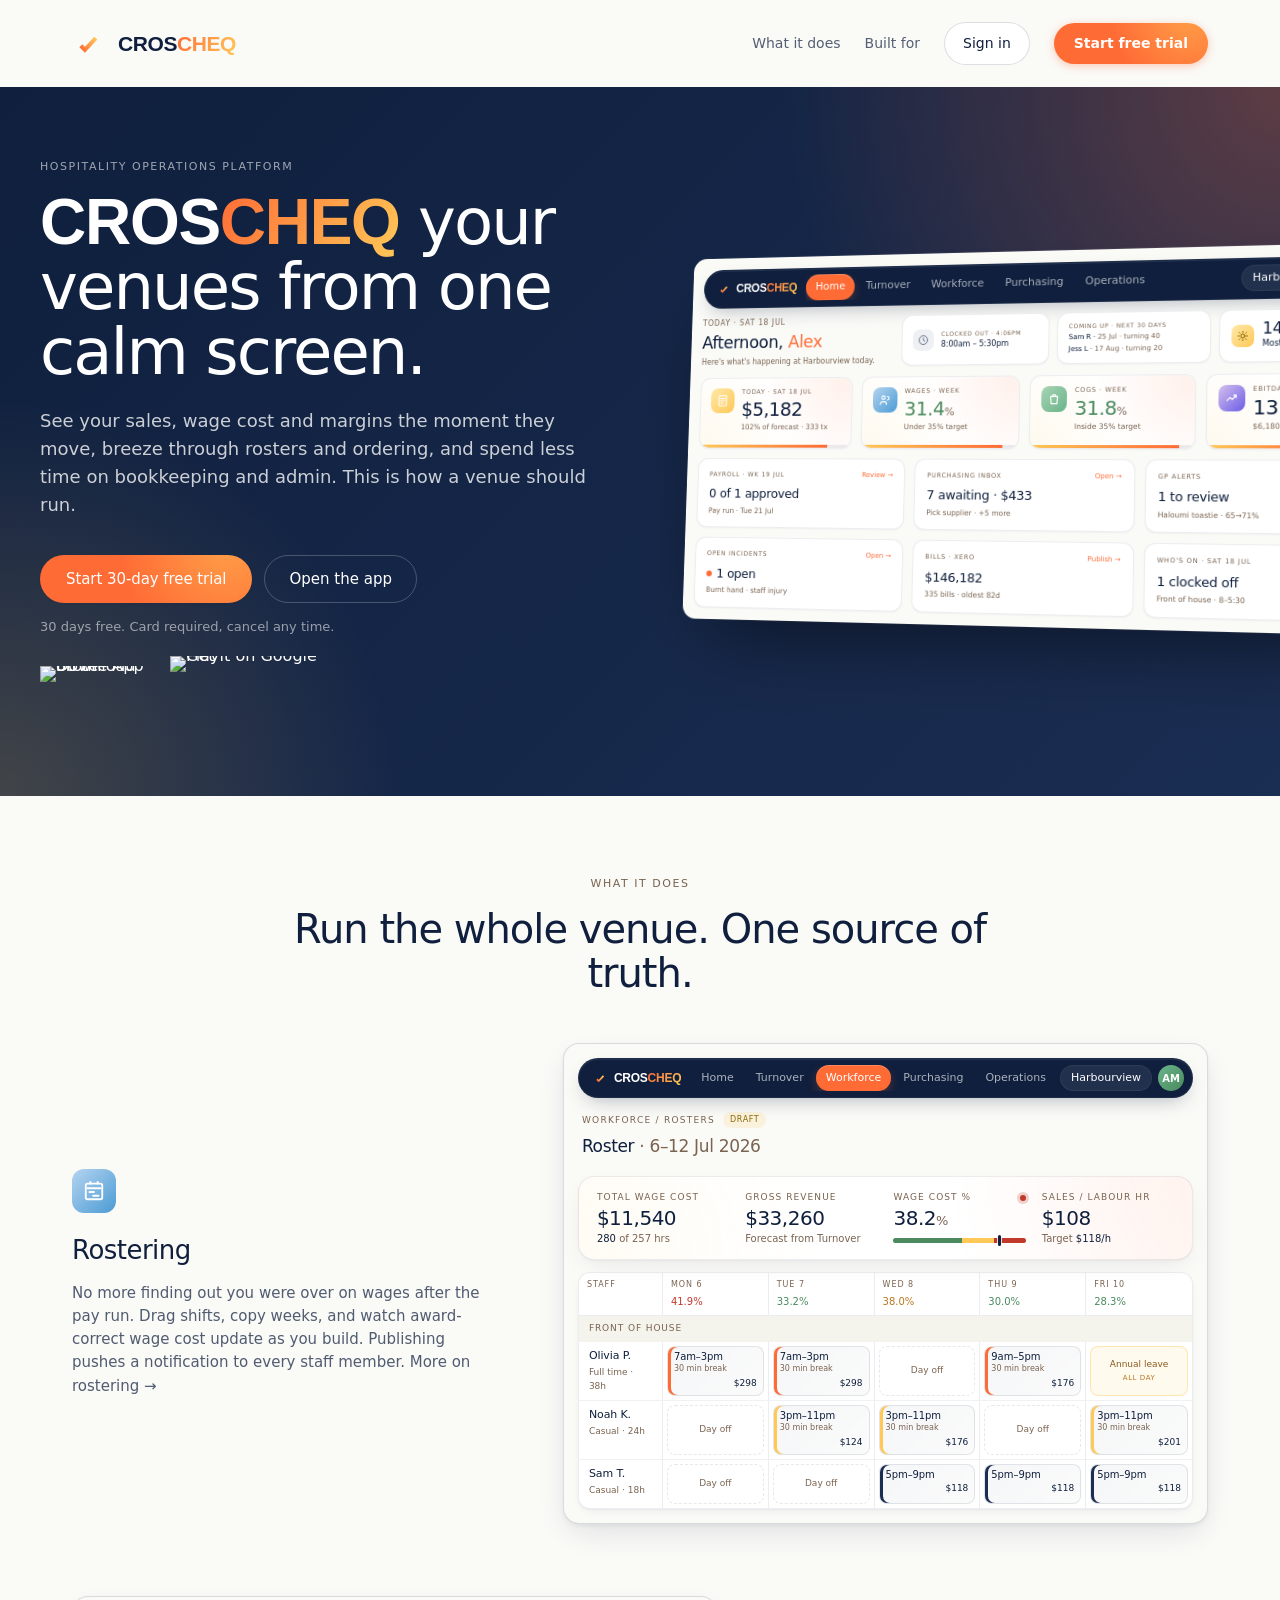
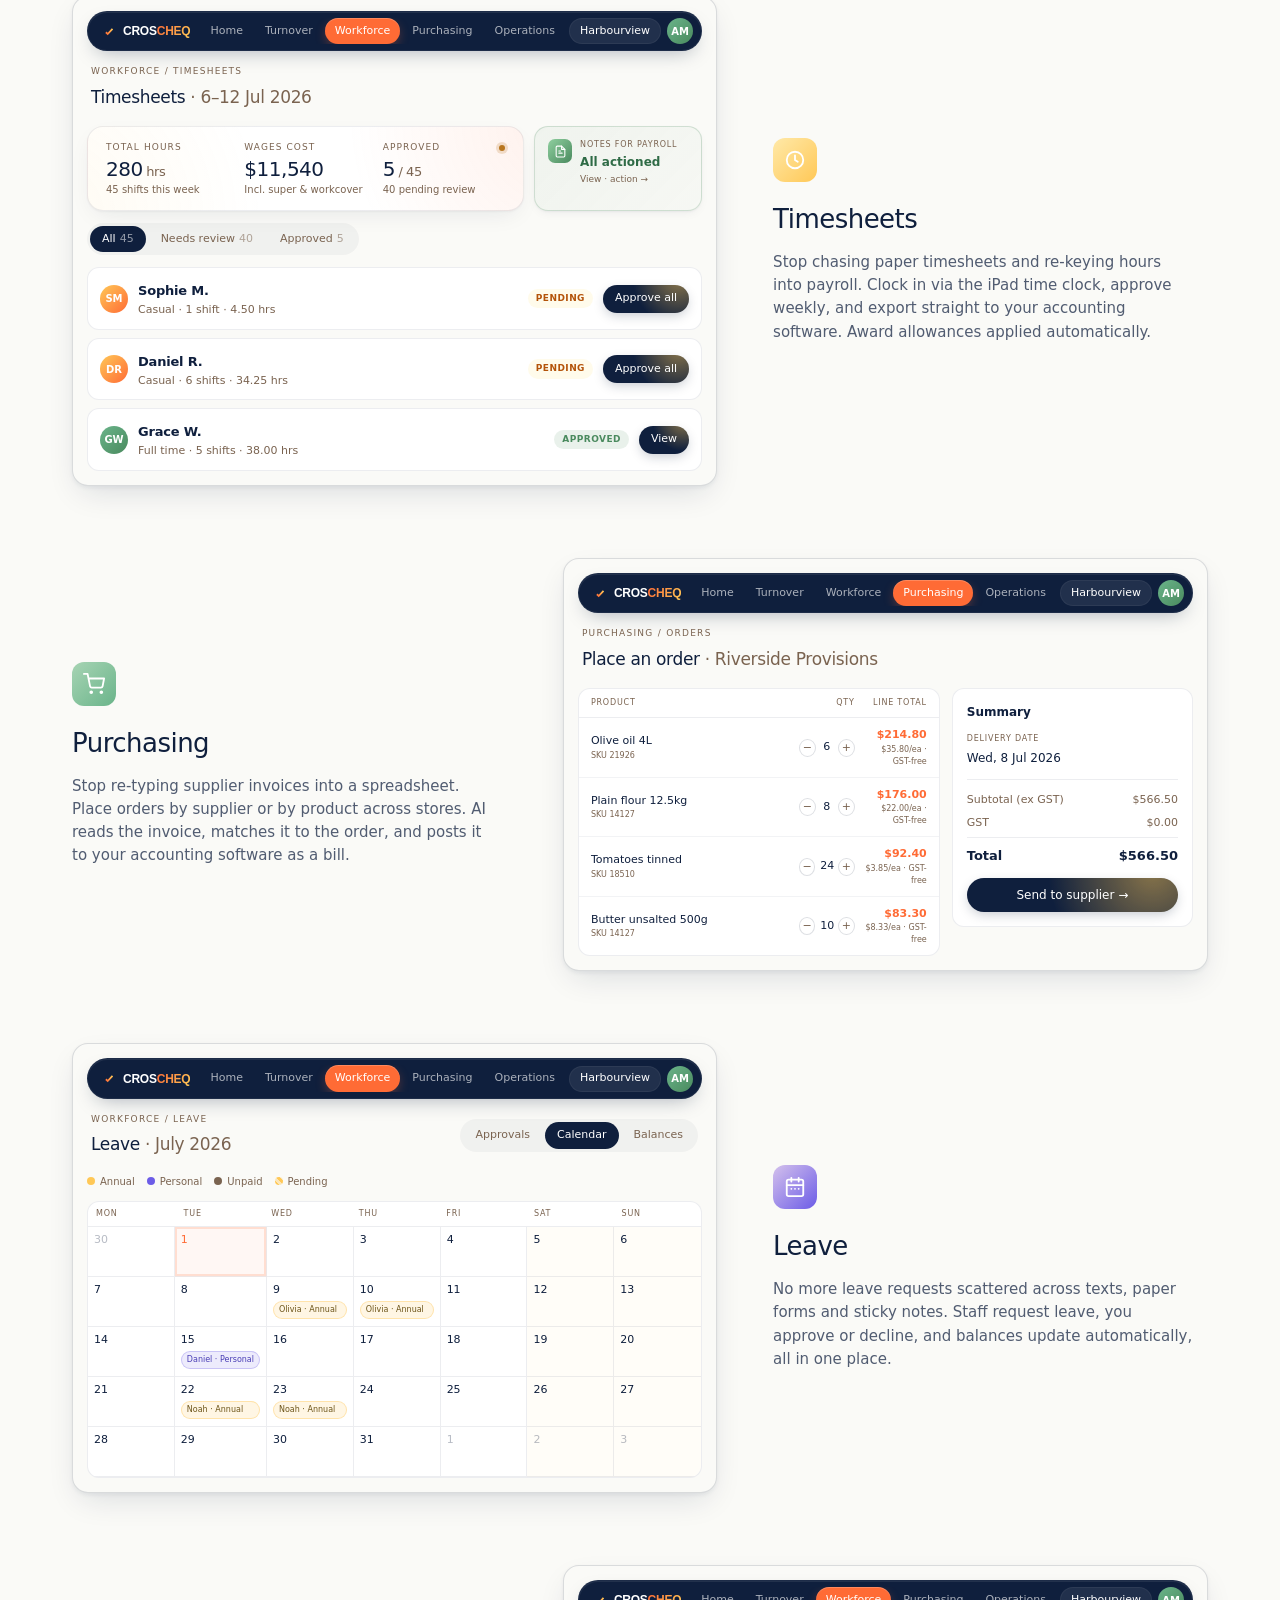
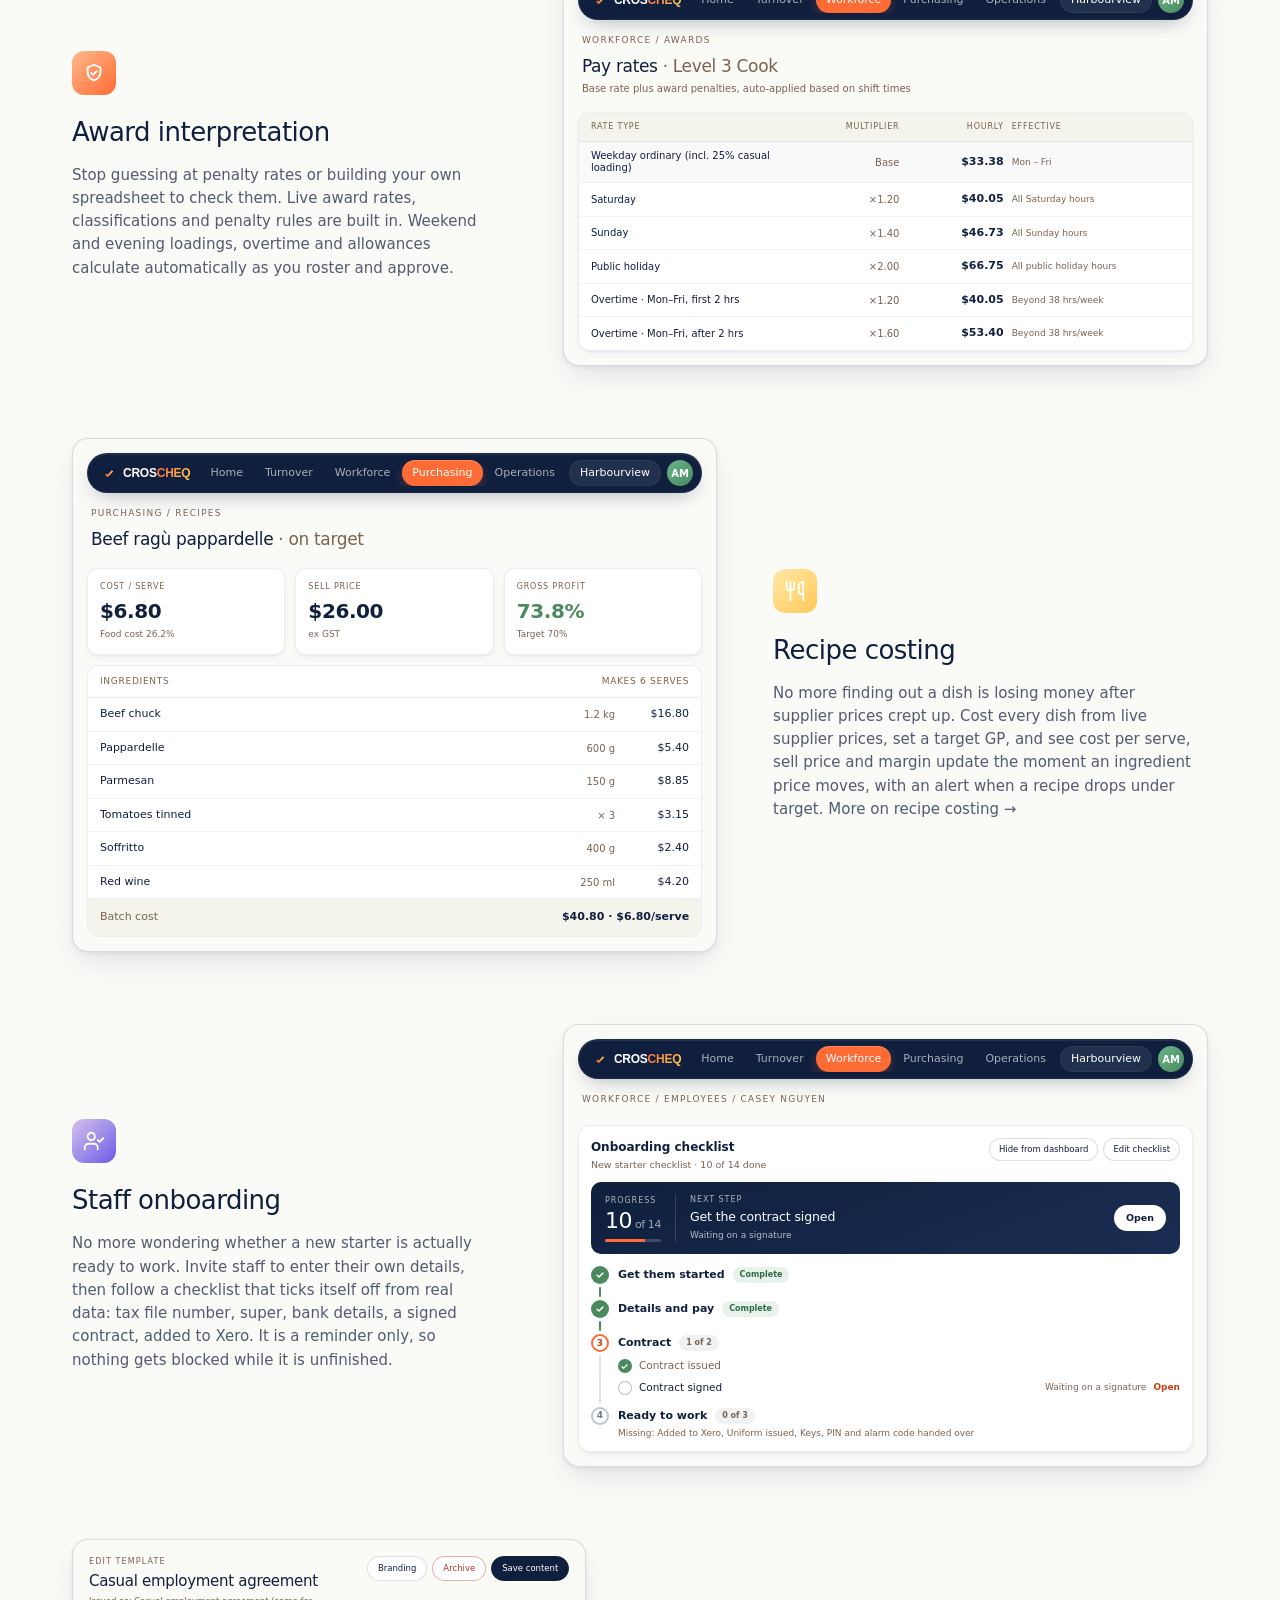
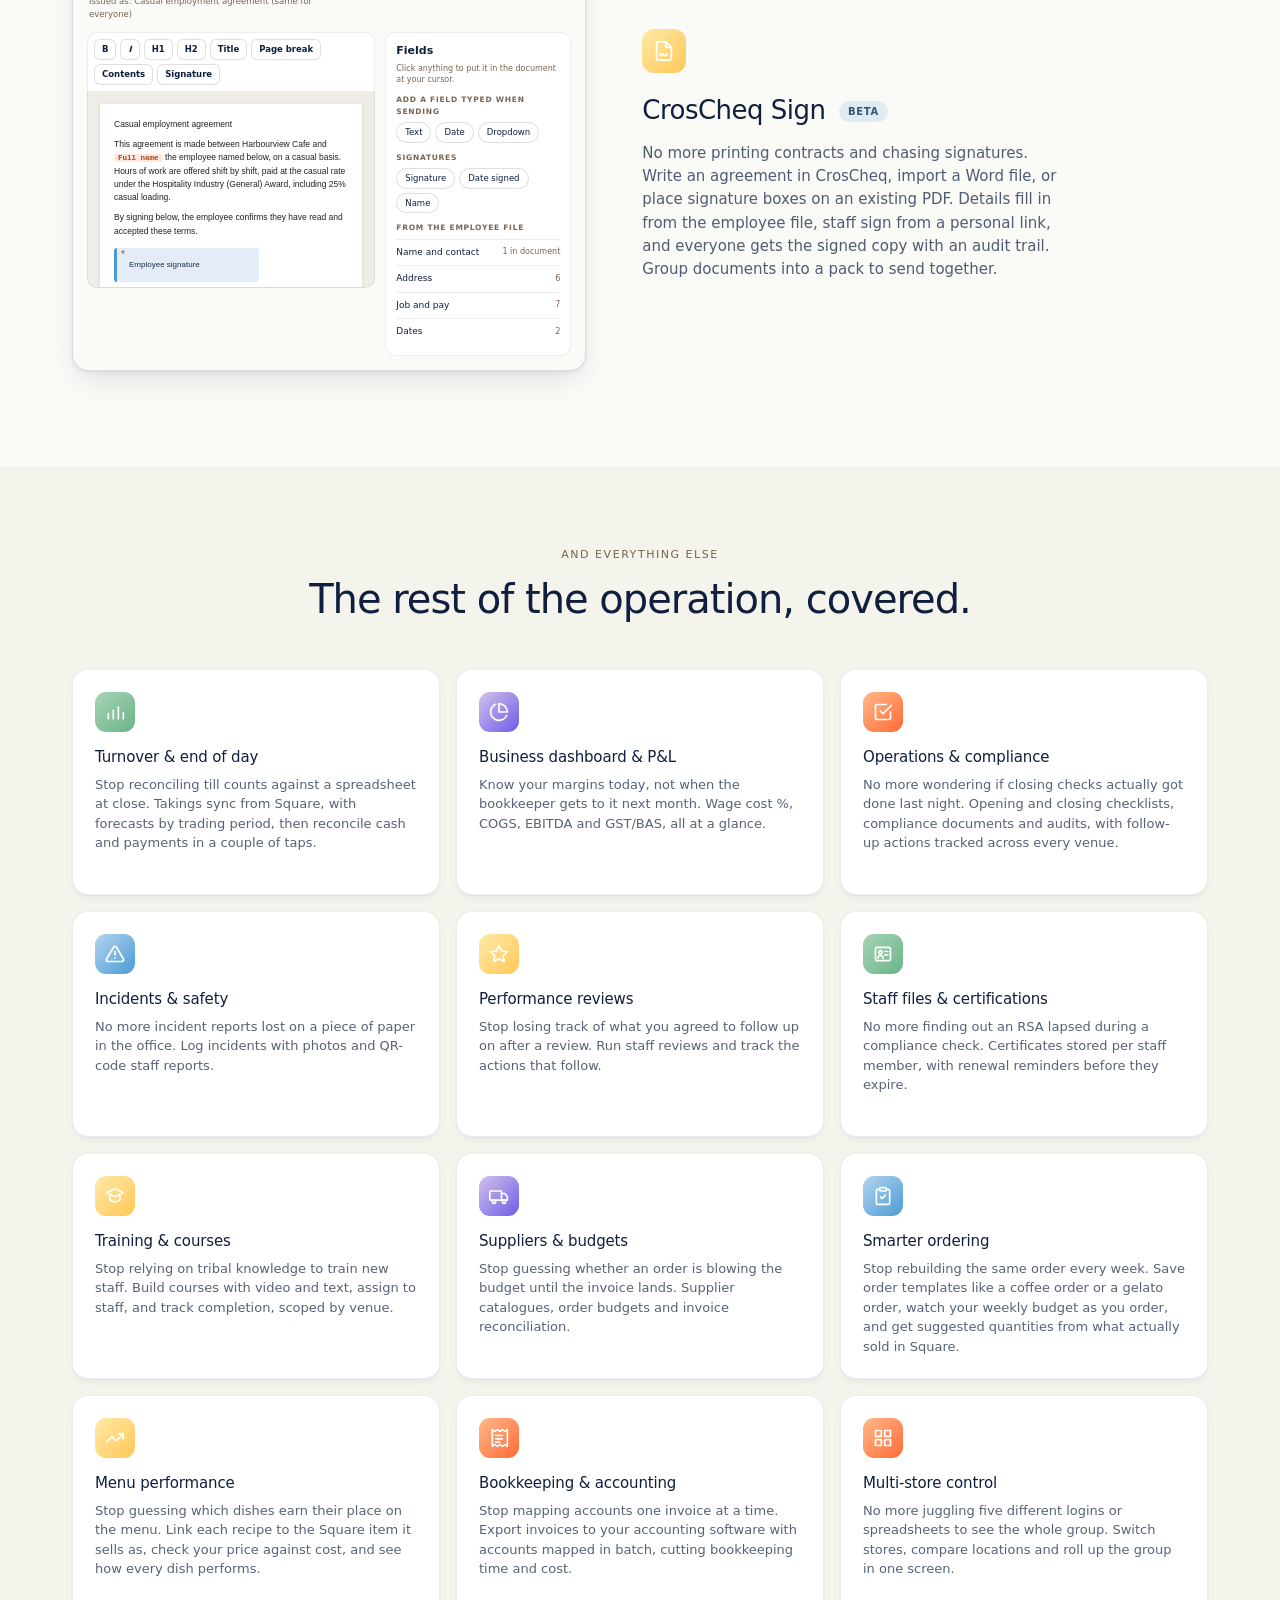
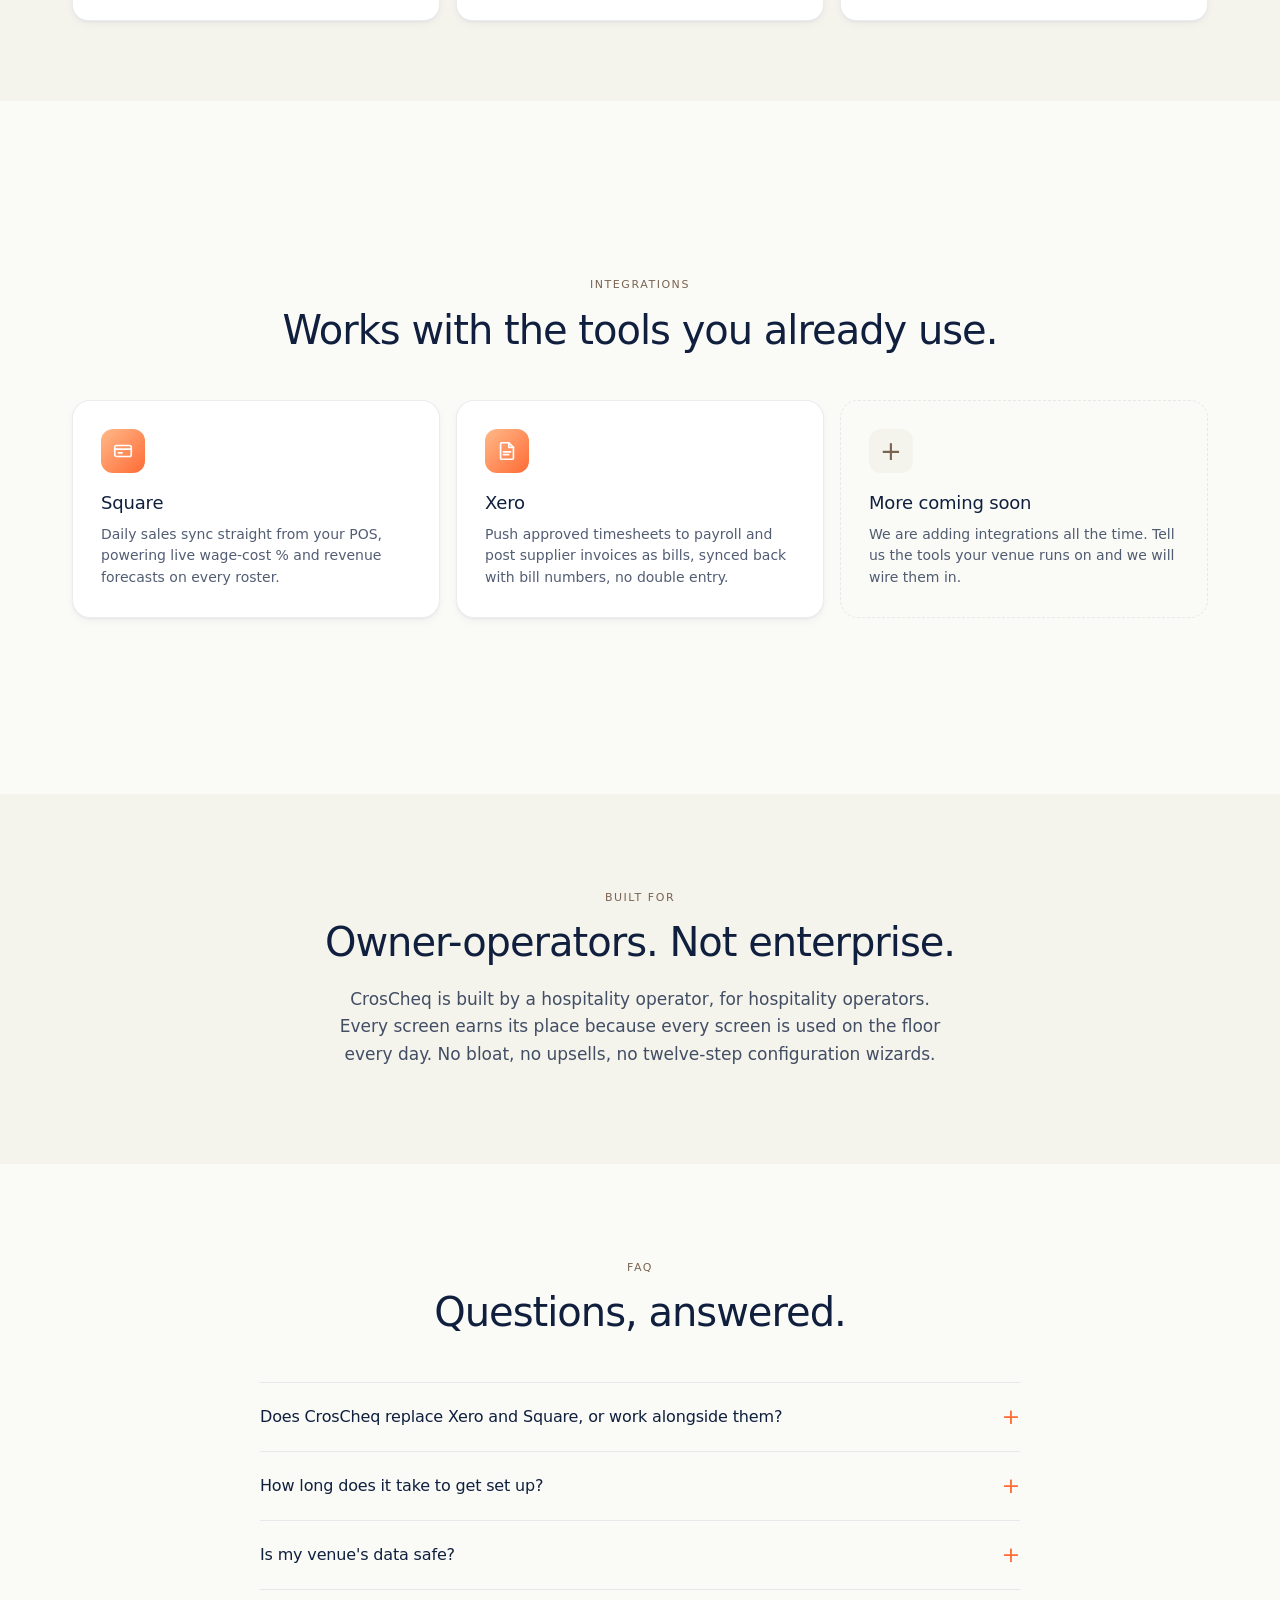
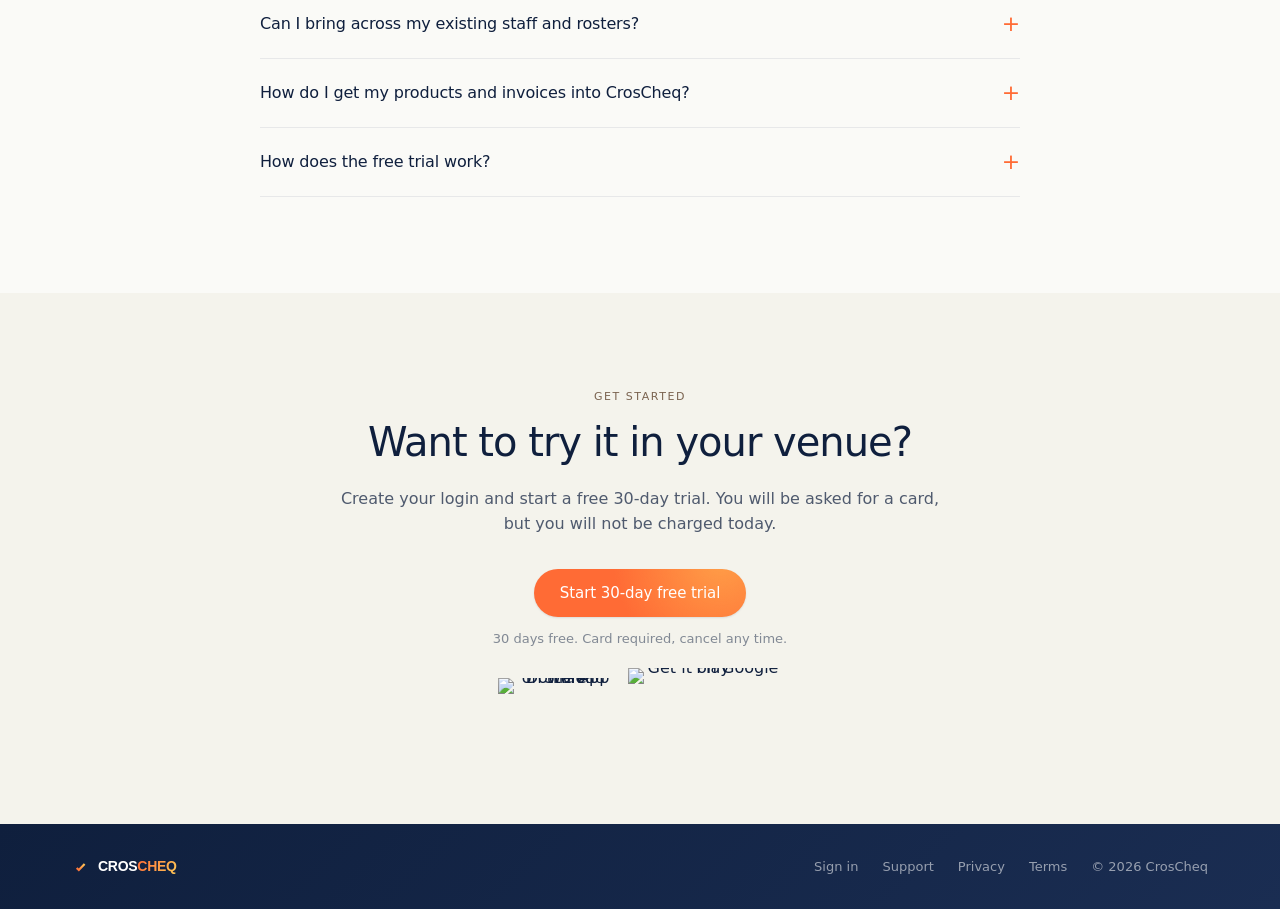
==== commit 90ae36c8: "Move nav trial button to the far right and fix collapsed spacing Bump styles.css to v=39.  Co-Author" ====
--- a/index.html
+++ b/index.html
@@ -25,7 +25,7 @@
   <link rel="preconnect" href="https://api.fontshare.com" crossorigin />
   <link href="https://api.fontshare.com/v2/css?f[]=general-sans@400,500,600&display=swap" rel="stylesheet" />
   <link href="https://api.fontshare.com/v2/css?f[]=space-grotesk@700&display=swap" rel="stylesheet" />
-  <link rel="stylesheet" href="styles.css?v=38" />
+  <link rel="stylesheet" href="styles.css?v=39" />
   <script type="application/ld+json">
   {
     "@context": "https://schema.org",
@@ -79,8 +79,8 @@
     <nav class="nav-links">
       <a href="#what" class="nav-link">What it does</a>
       <a href="#built-for" class="nav-link">Built for</a>
+      <a href="https://app.croscheq.com" class="nav-cta">Sign in</a>
       <a href="https://app.croscheq.com/get-started" class="nav-trial" data-trial-cta>Start <span class="nav-trial-opt">free </span>trial</a>
-      <a href="https://app.croscheq.com" class="nav-cta">Sign in</a>
     </nav>
   </header>
 
--- a/styles.css
+++ b/styles.css
@@ -130,8 +130,7 @@
 .nav-cta:hover { border-color: var(--navy); transform: translateY(-1px); }
 
 .nav-trial {
-  display: inline-flex;
-  align-items: center;
+  display: inline-block;
   font-size: 14px;
   font-weight: 600;
   color: var(--white);
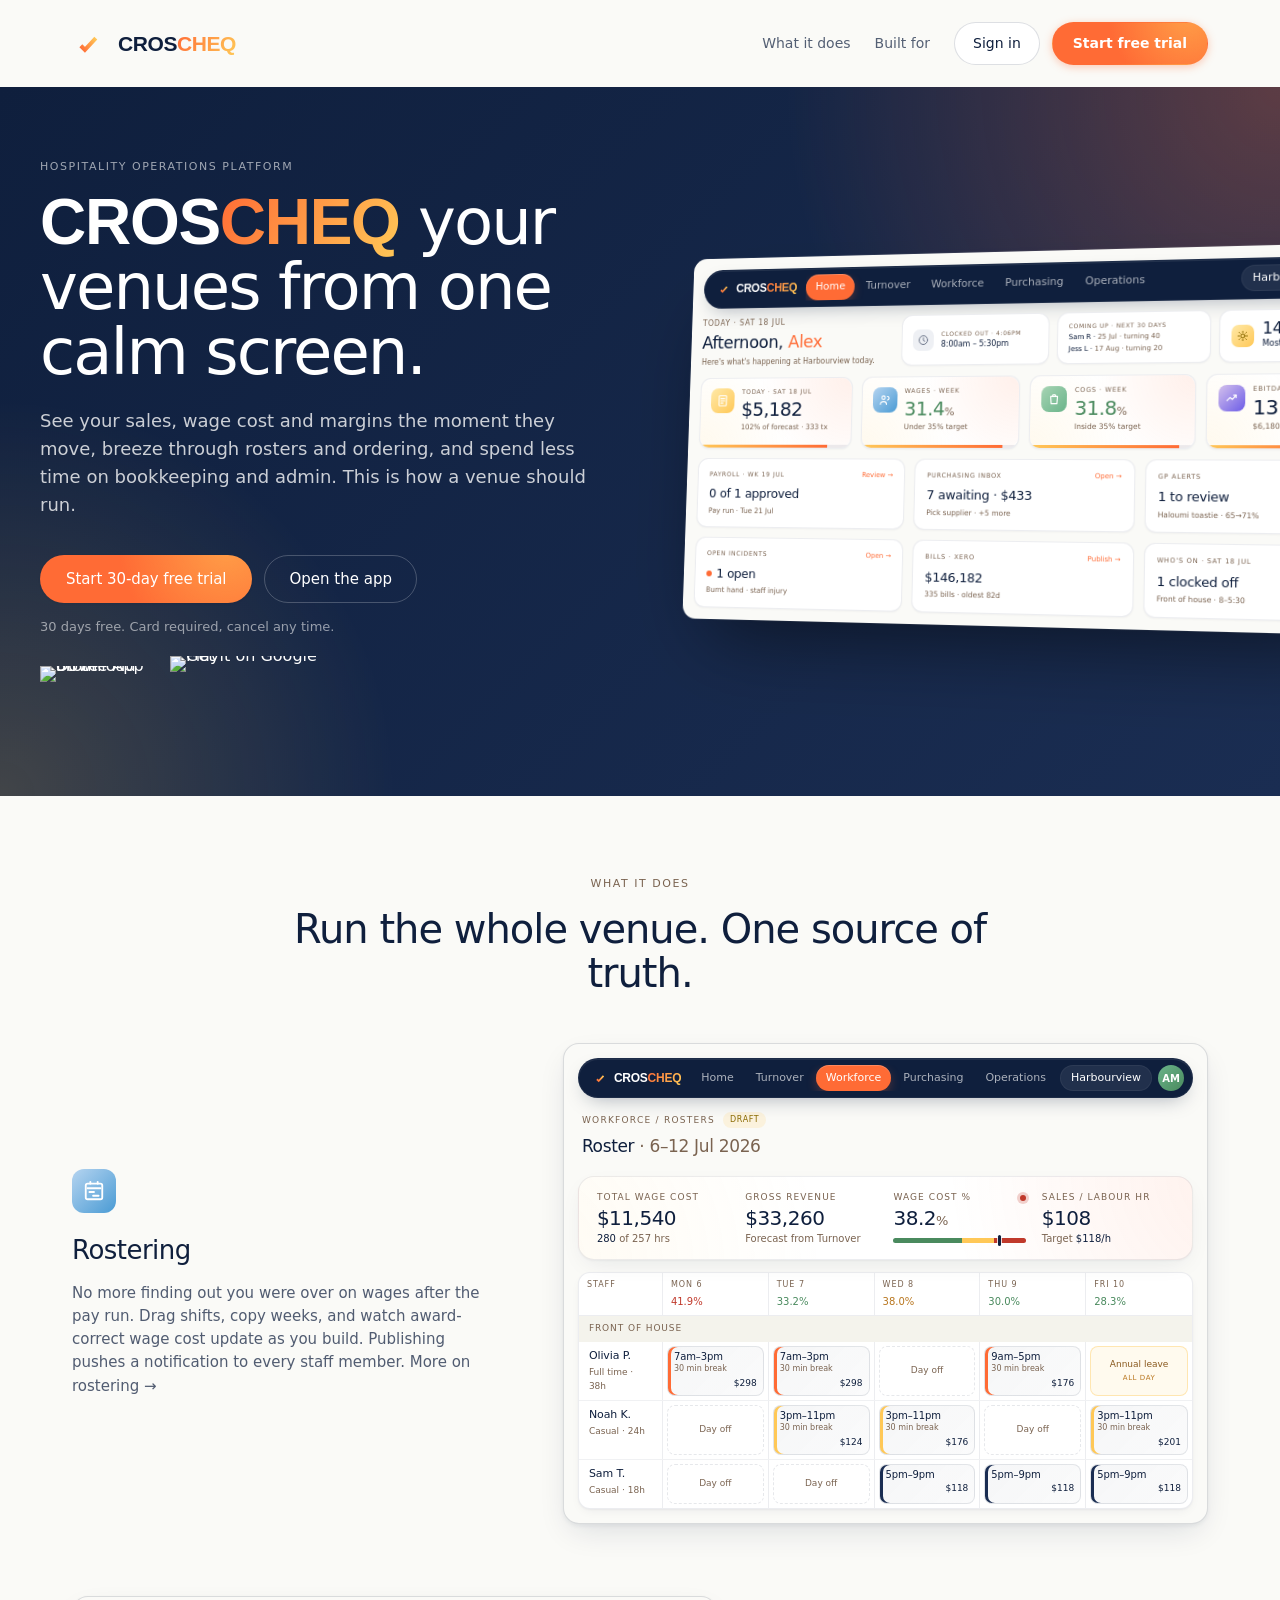
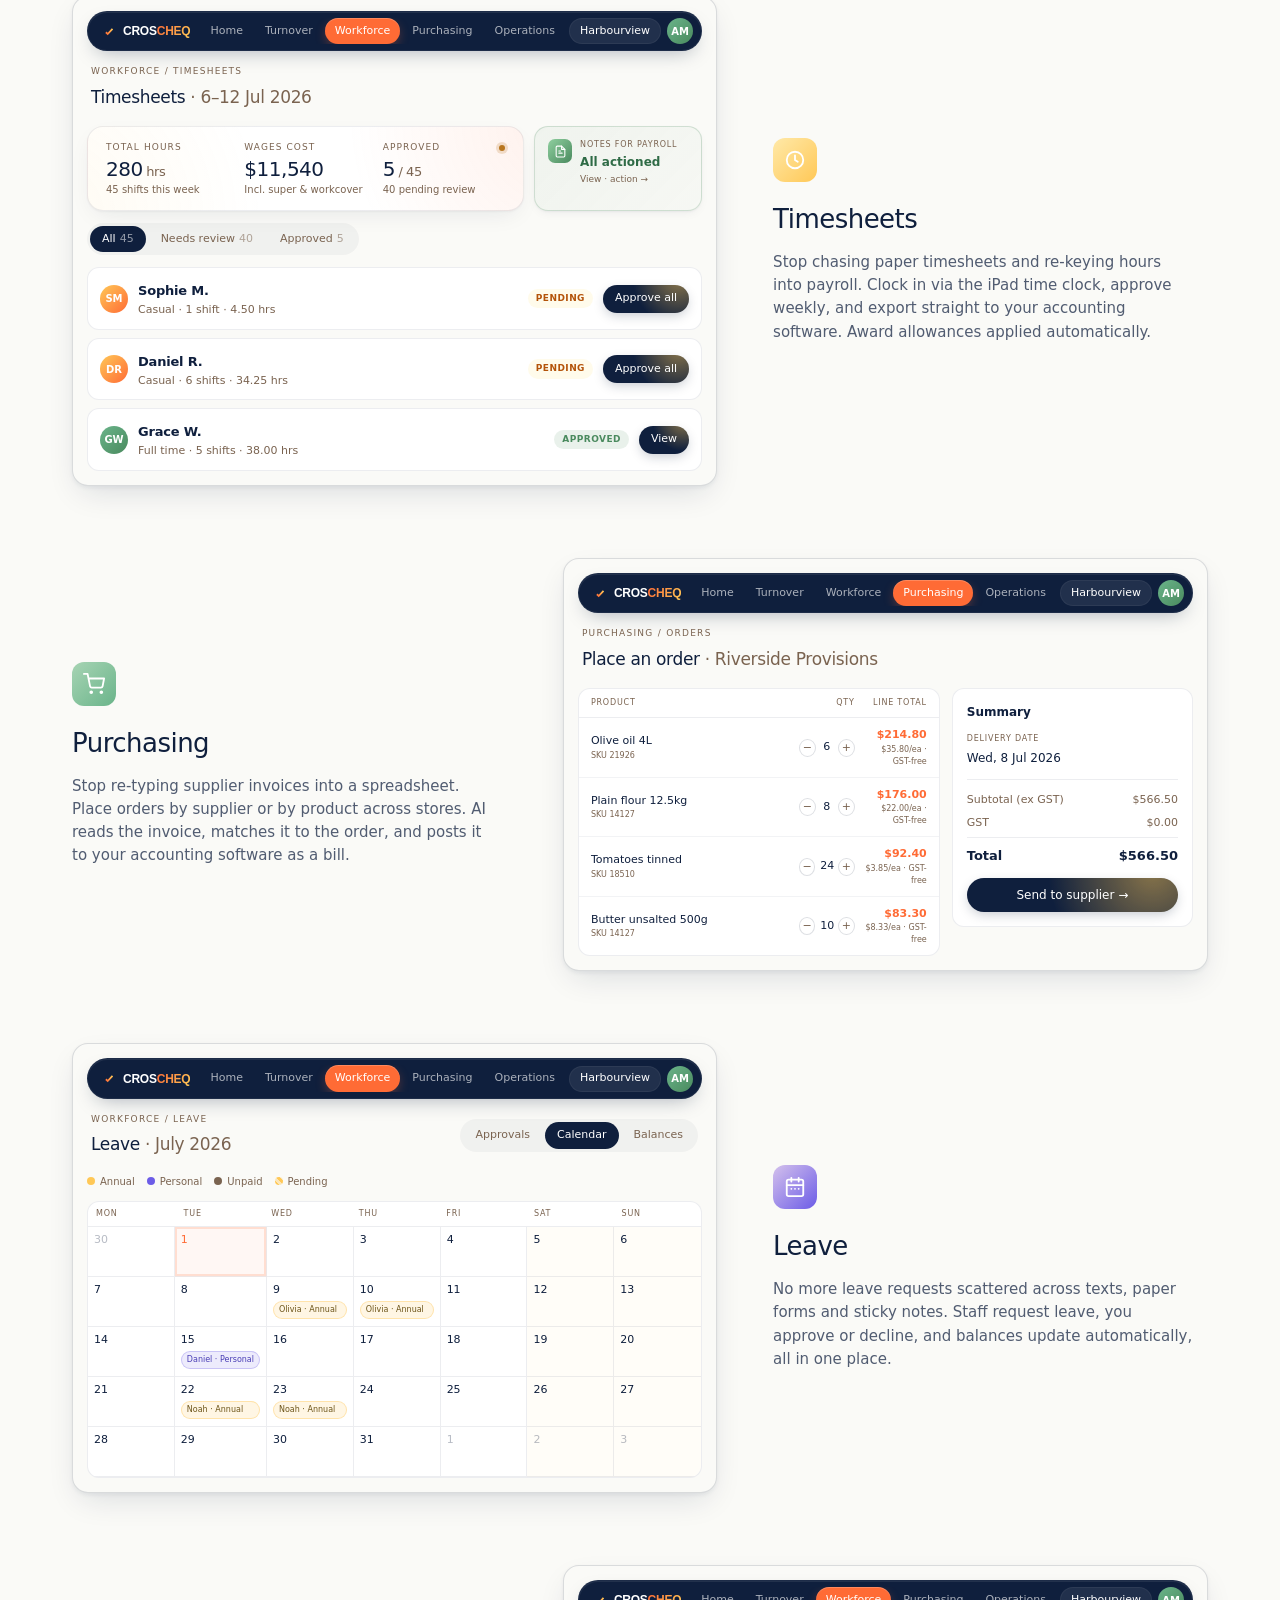
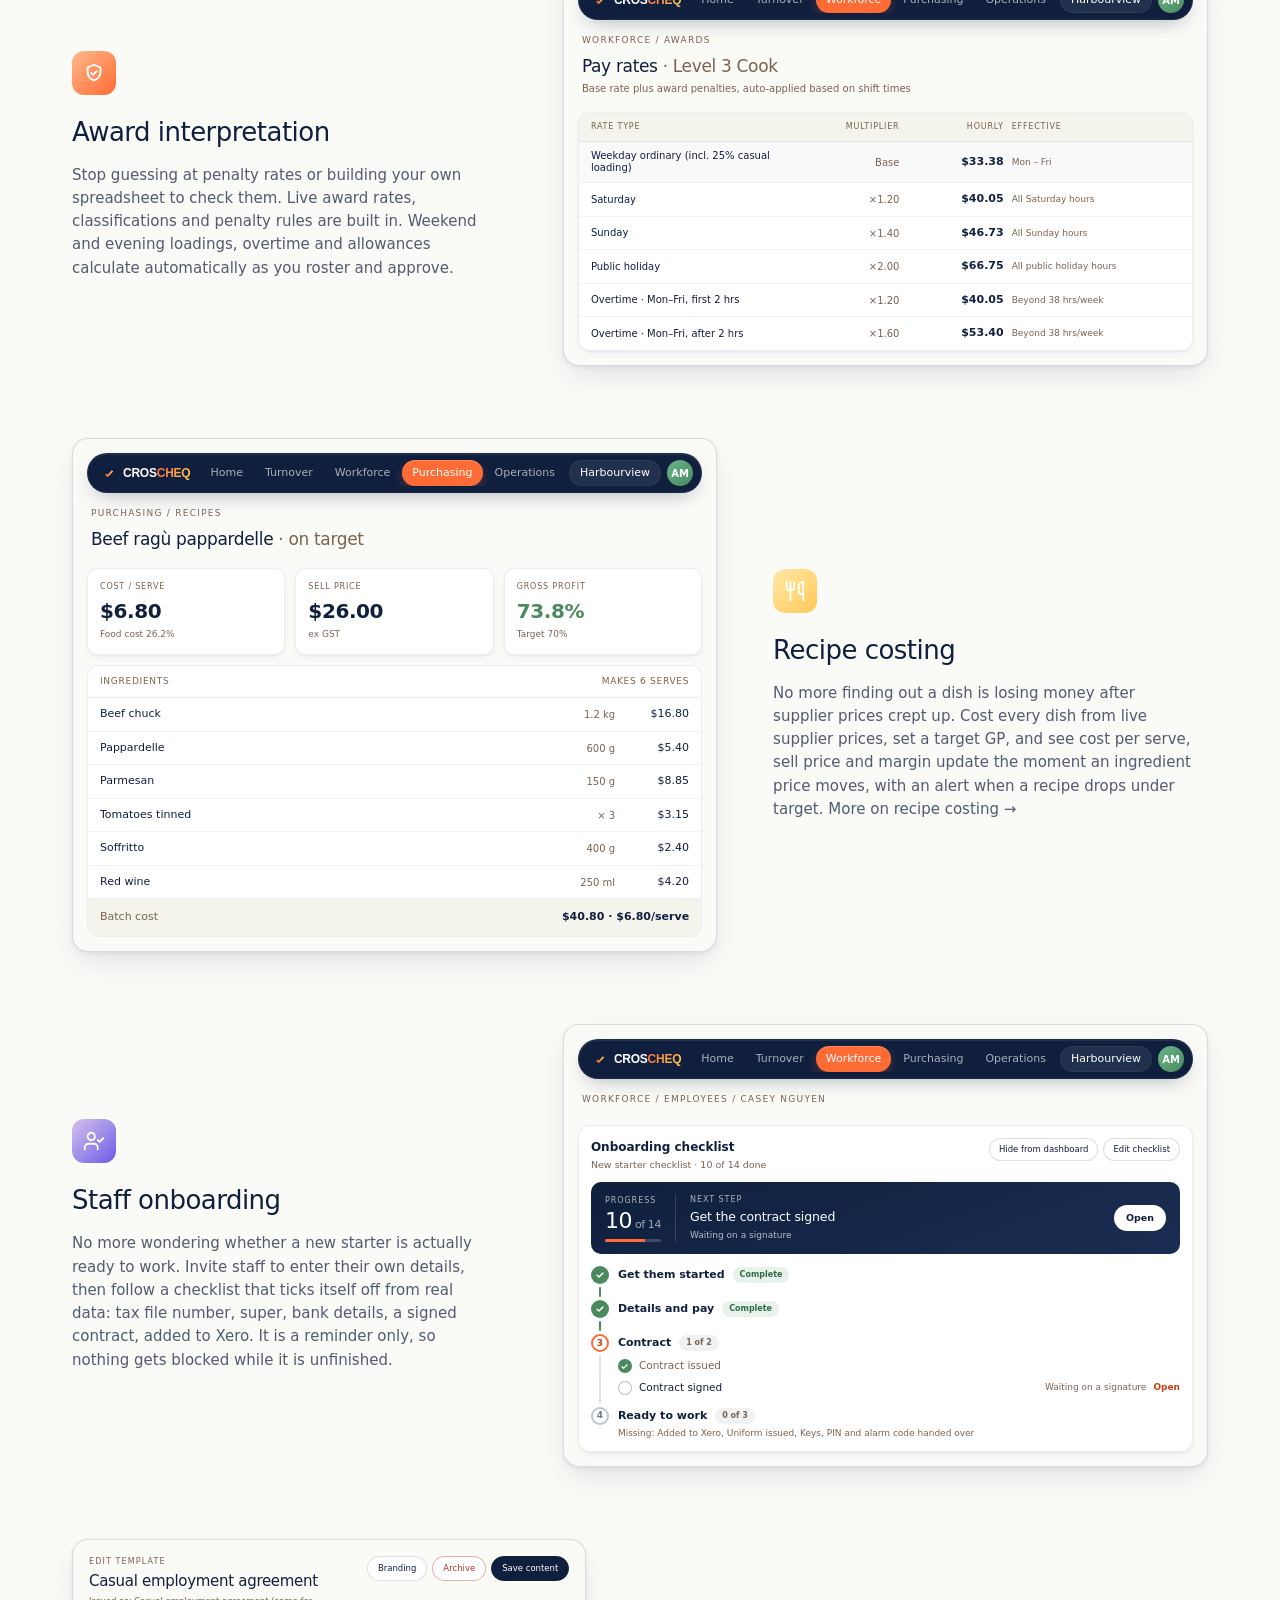
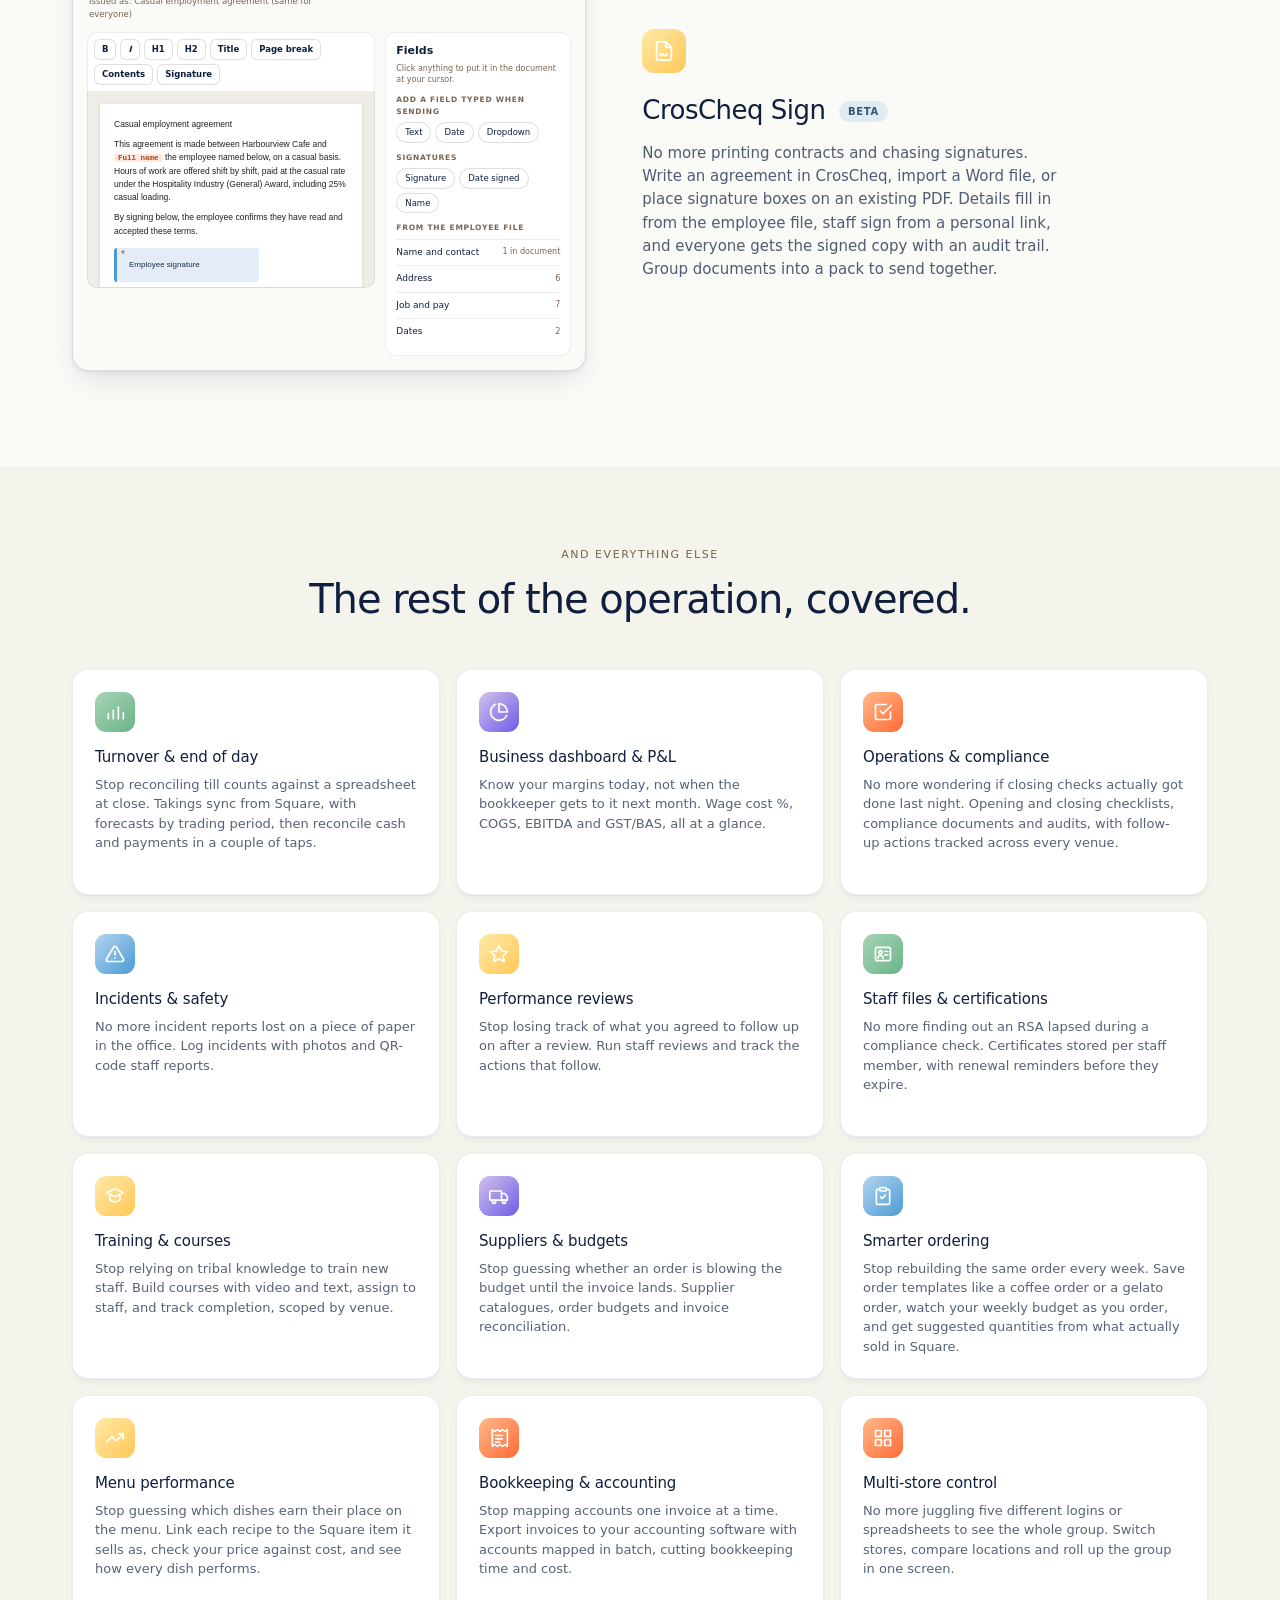
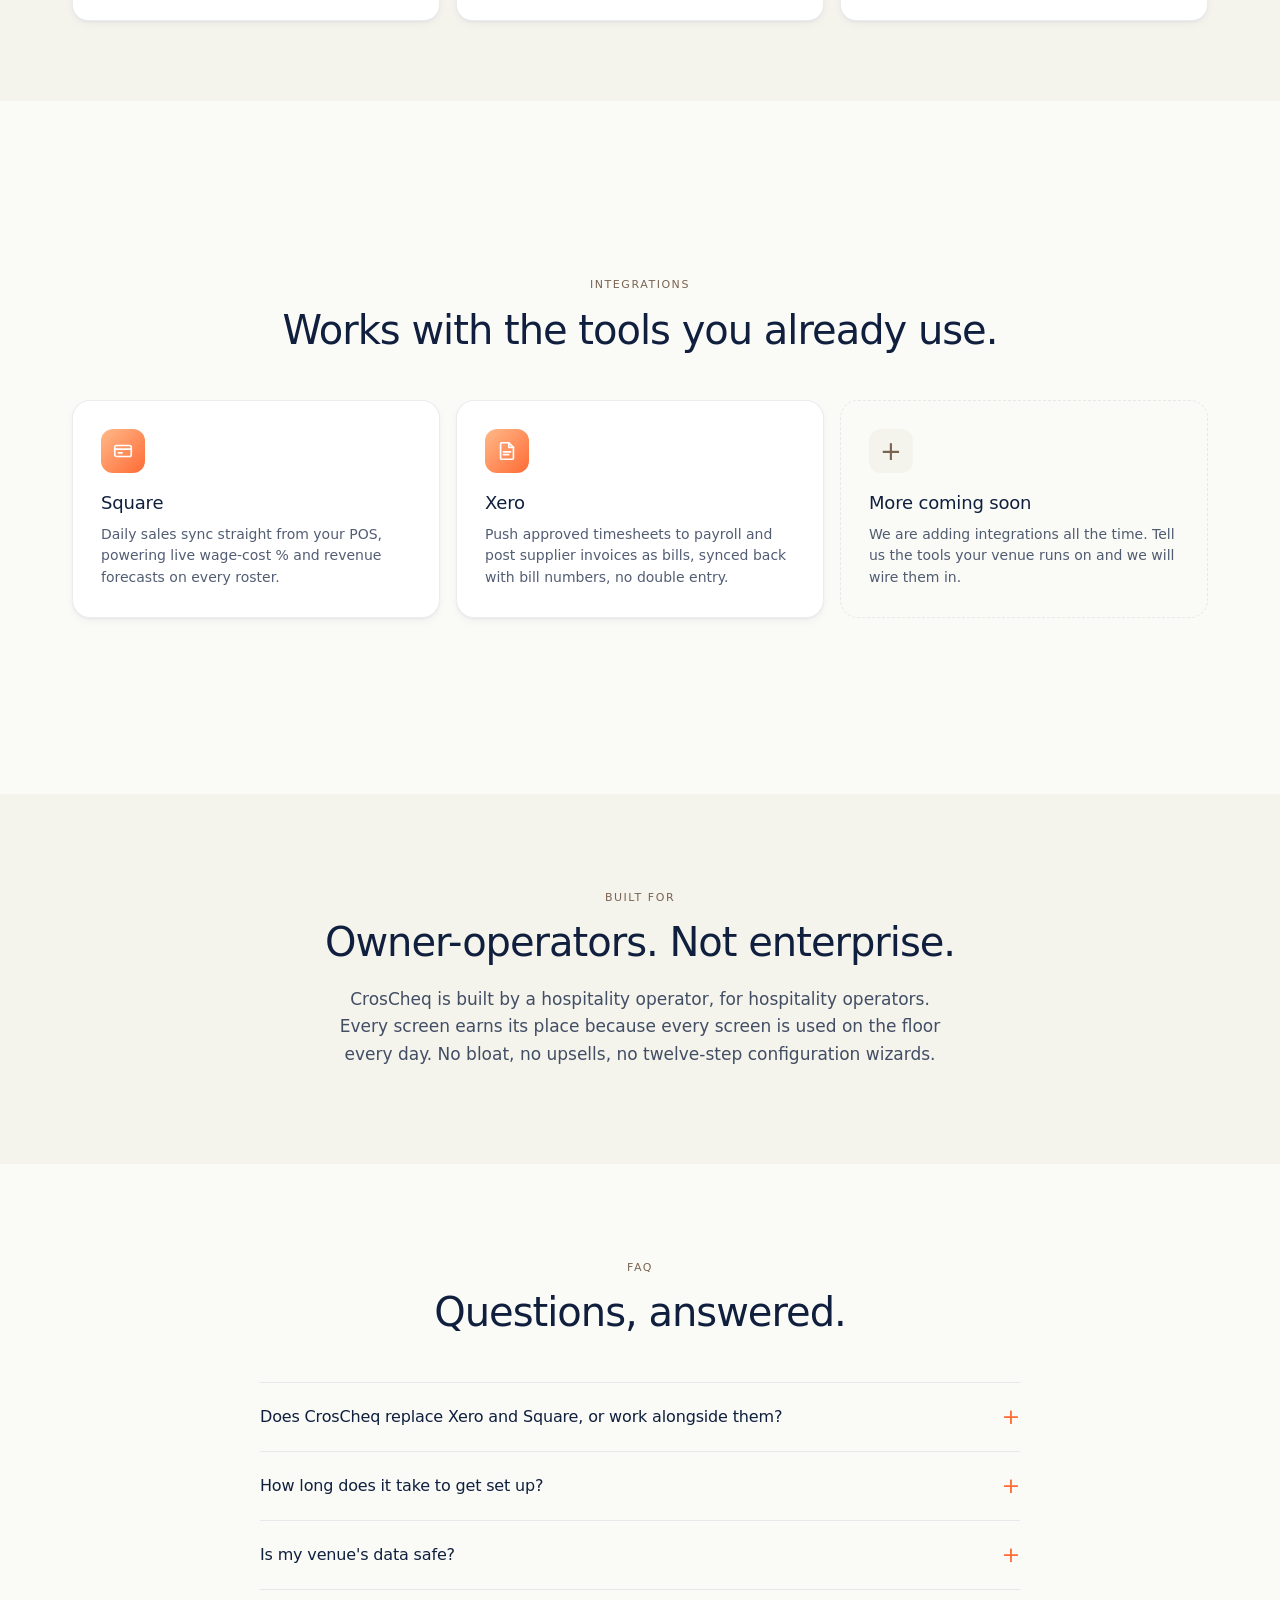
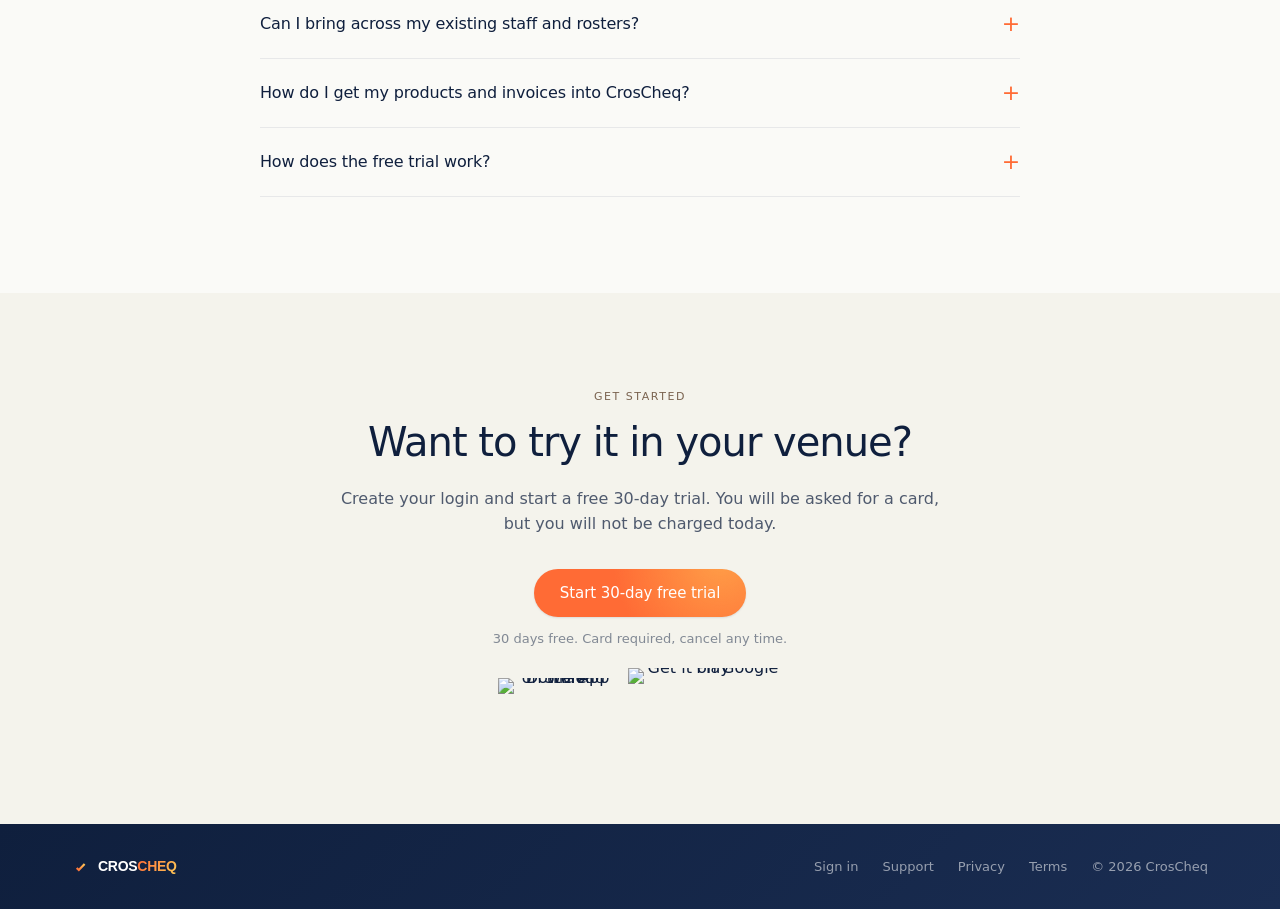
==== commit e52aa1d9: "Align nav Sign in and trial buttons: equal height, tighter gap Bump styles.css to v=40.  Co-Authored" ====
--- a/index.html
+++ b/index.html
@@ -25,7 +25,7 @@
   <link rel="preconnect" href="https://api.fontshare.com" crossorigin />
   <link href="https://api.fontshare.com/v2/css?f[]=general-sans@400,500,600&display=swap" rel="stylesheet" />
   <link href="https://api.fontshare.com/v2/css?f[]=space-grotesk@700&display=swap" rel="stylesheet" />
-  <link rel="stylesheet" href="styles.css?v=39" />
+  <link rel="stylesheet" href="styles.css?v=40" />
   <script type="application/ld+json">
   {
     "@context": "https://schema.org",
--- a/styles.css
+++ b/styles.css
@@ -135,6 +135,8 @@
   font-weight: 600;
   color: var(--white);
   padding: 10px 20px;
+  border: 1px solid transparent;
+  margin-left: -12px;
   border-radius: 999px;
   background:
     radial-gradient(circle at 88% -20%, rgba(255, 200, 87, 0.55), transparent 55%),
@@ -1287,7 +1289,7 @@
   .nav-links { gap: 14px; }
   .nav-link { display: none; }
   .nav-links { gap: 8px; }
-  .nav-trial { padding: 9px 13px; font-size: 13px; }
+  .nav-trial { padding: 9px 13px; font-size: 13px; margin-left: 0; }
   .nav-cta { padding: 9px 13px; font-size: 13px; white-space: nowrap; }
   .nav-trial-opt { display: none; }
   .hero { padding: 56px 24px 64px; margin-bottom: 56px; }
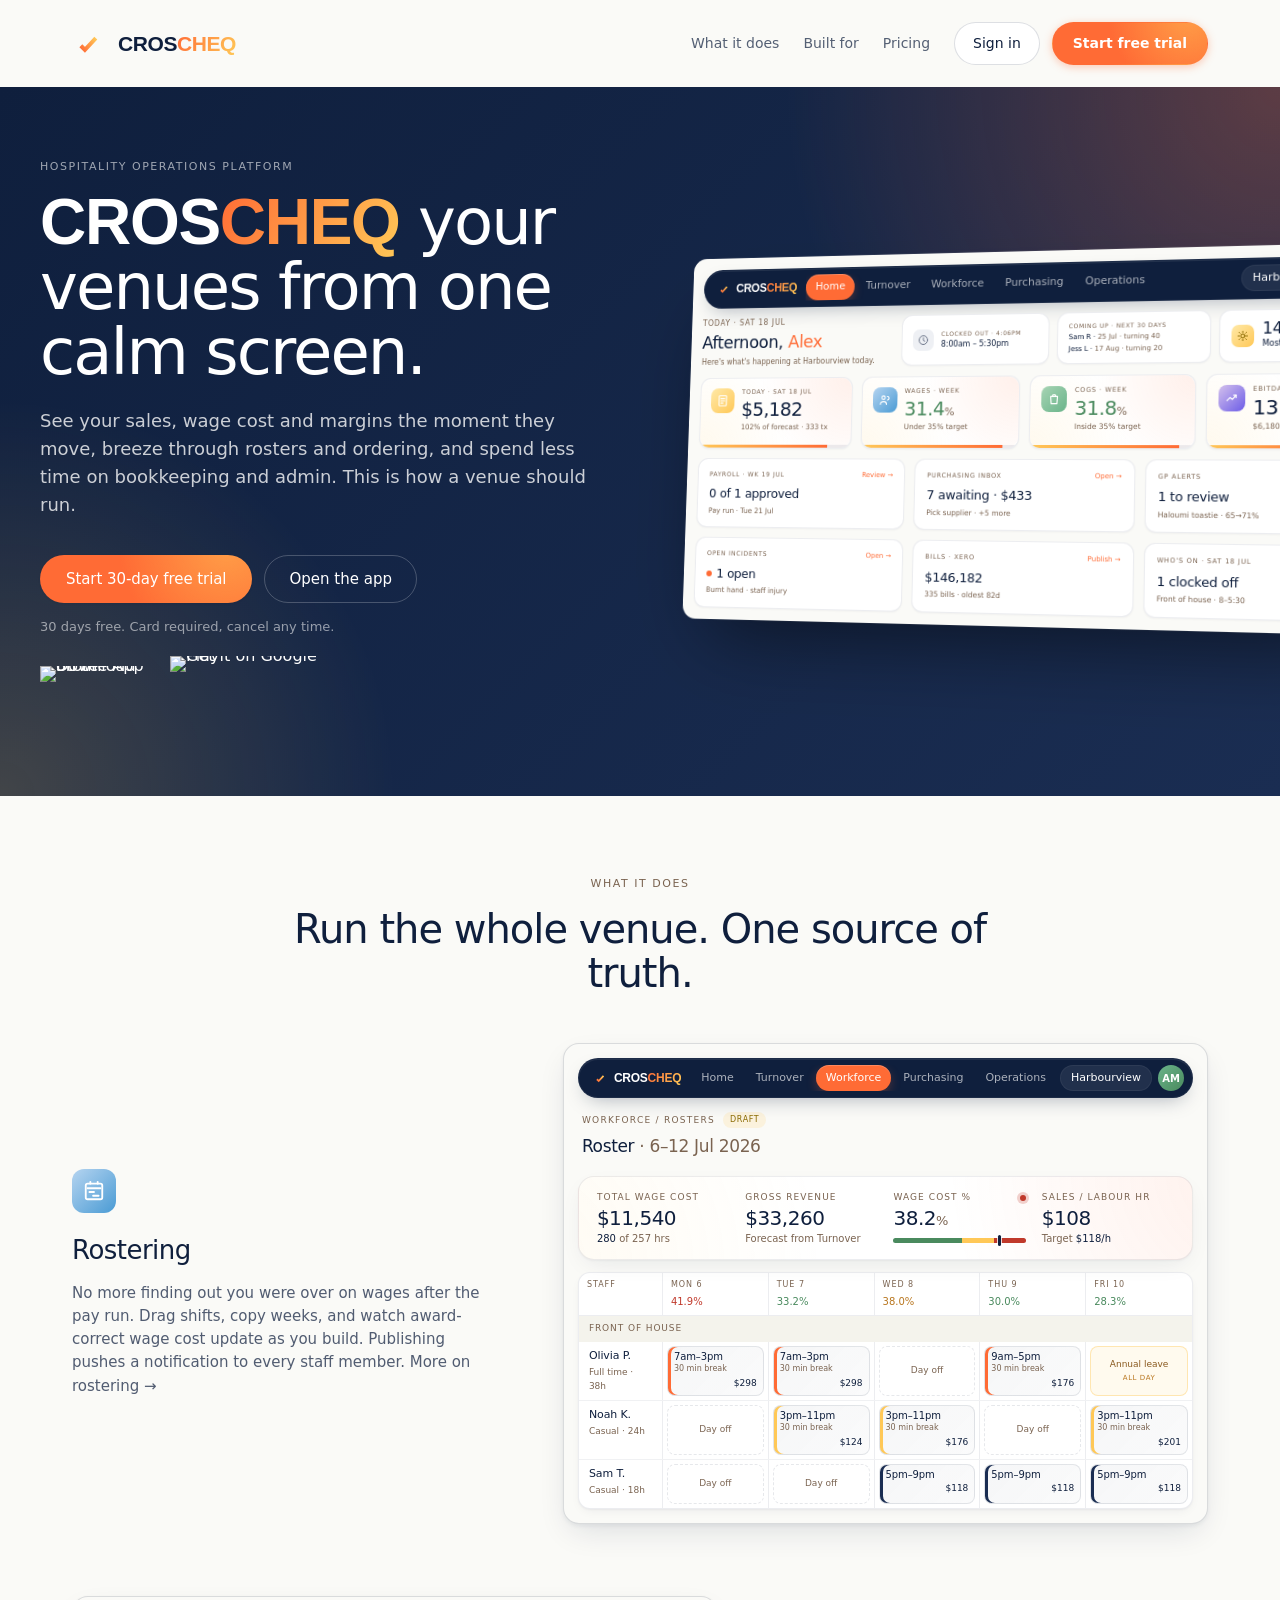
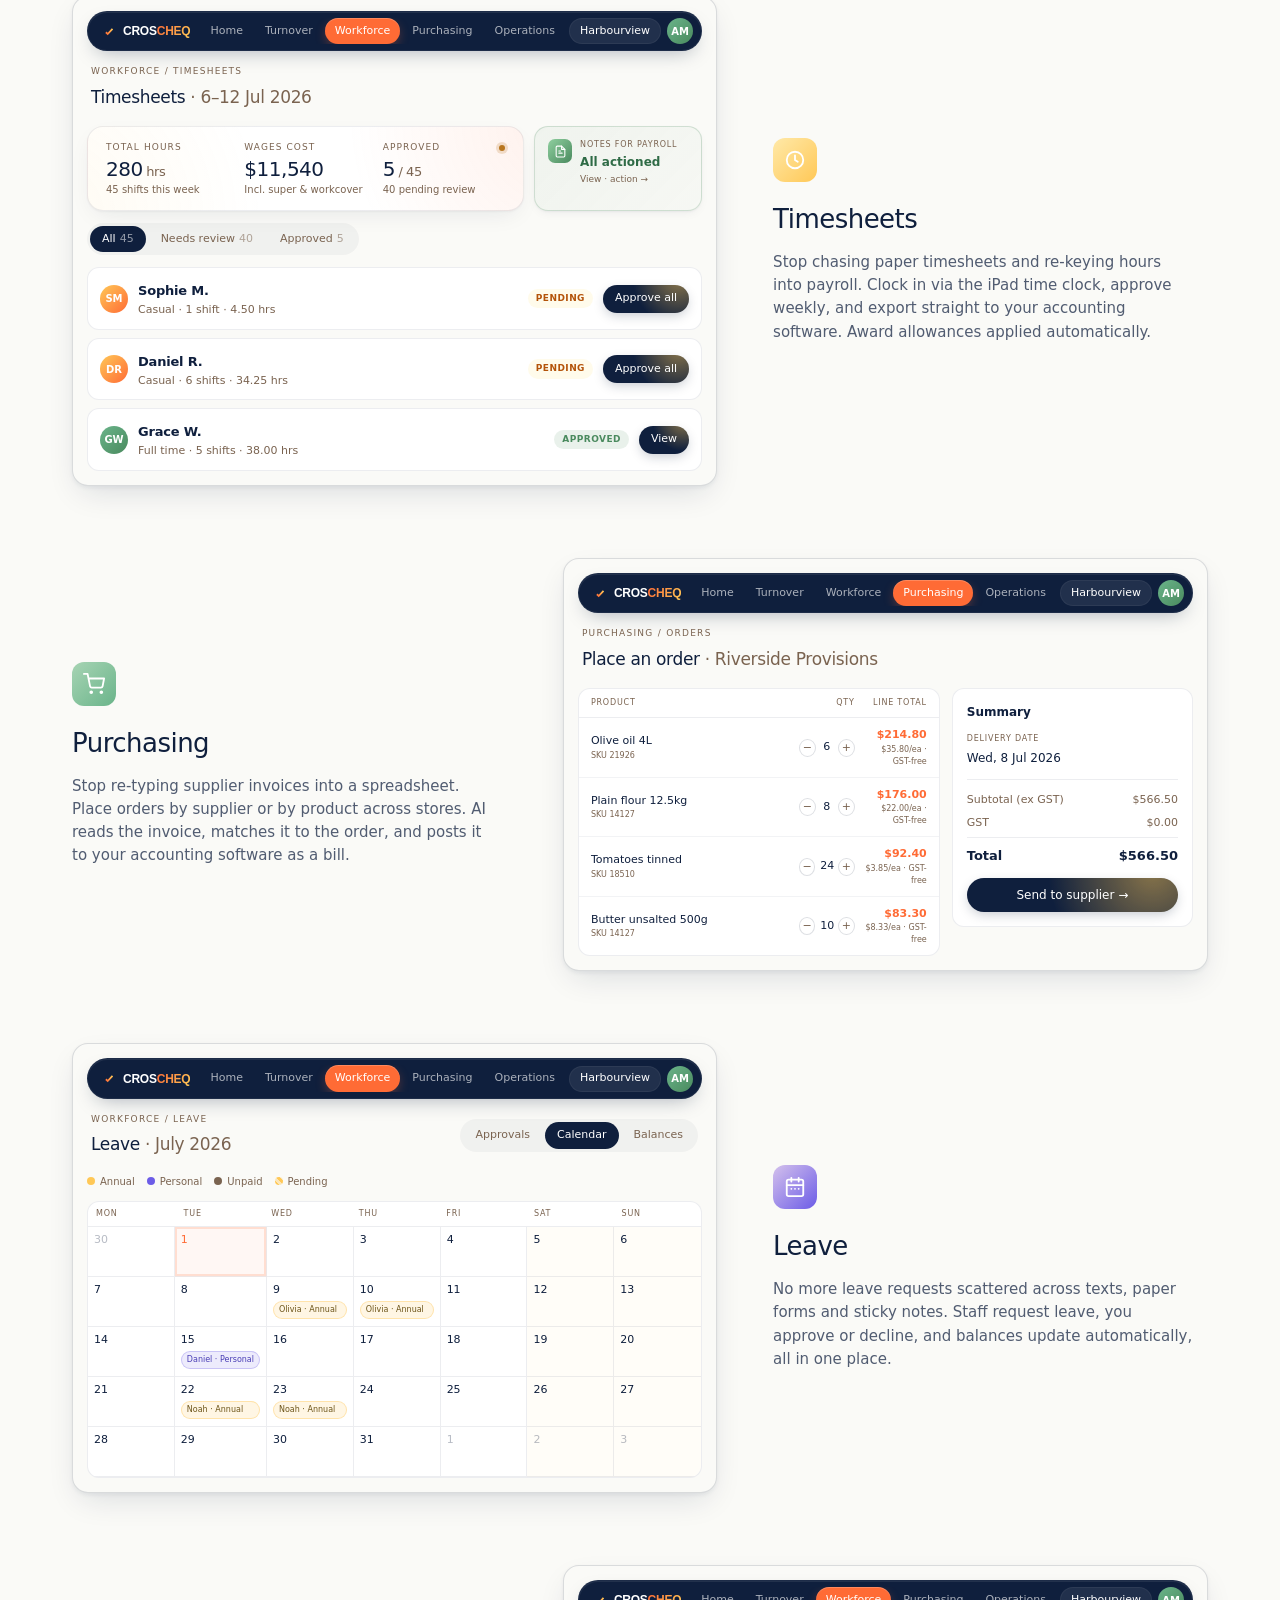
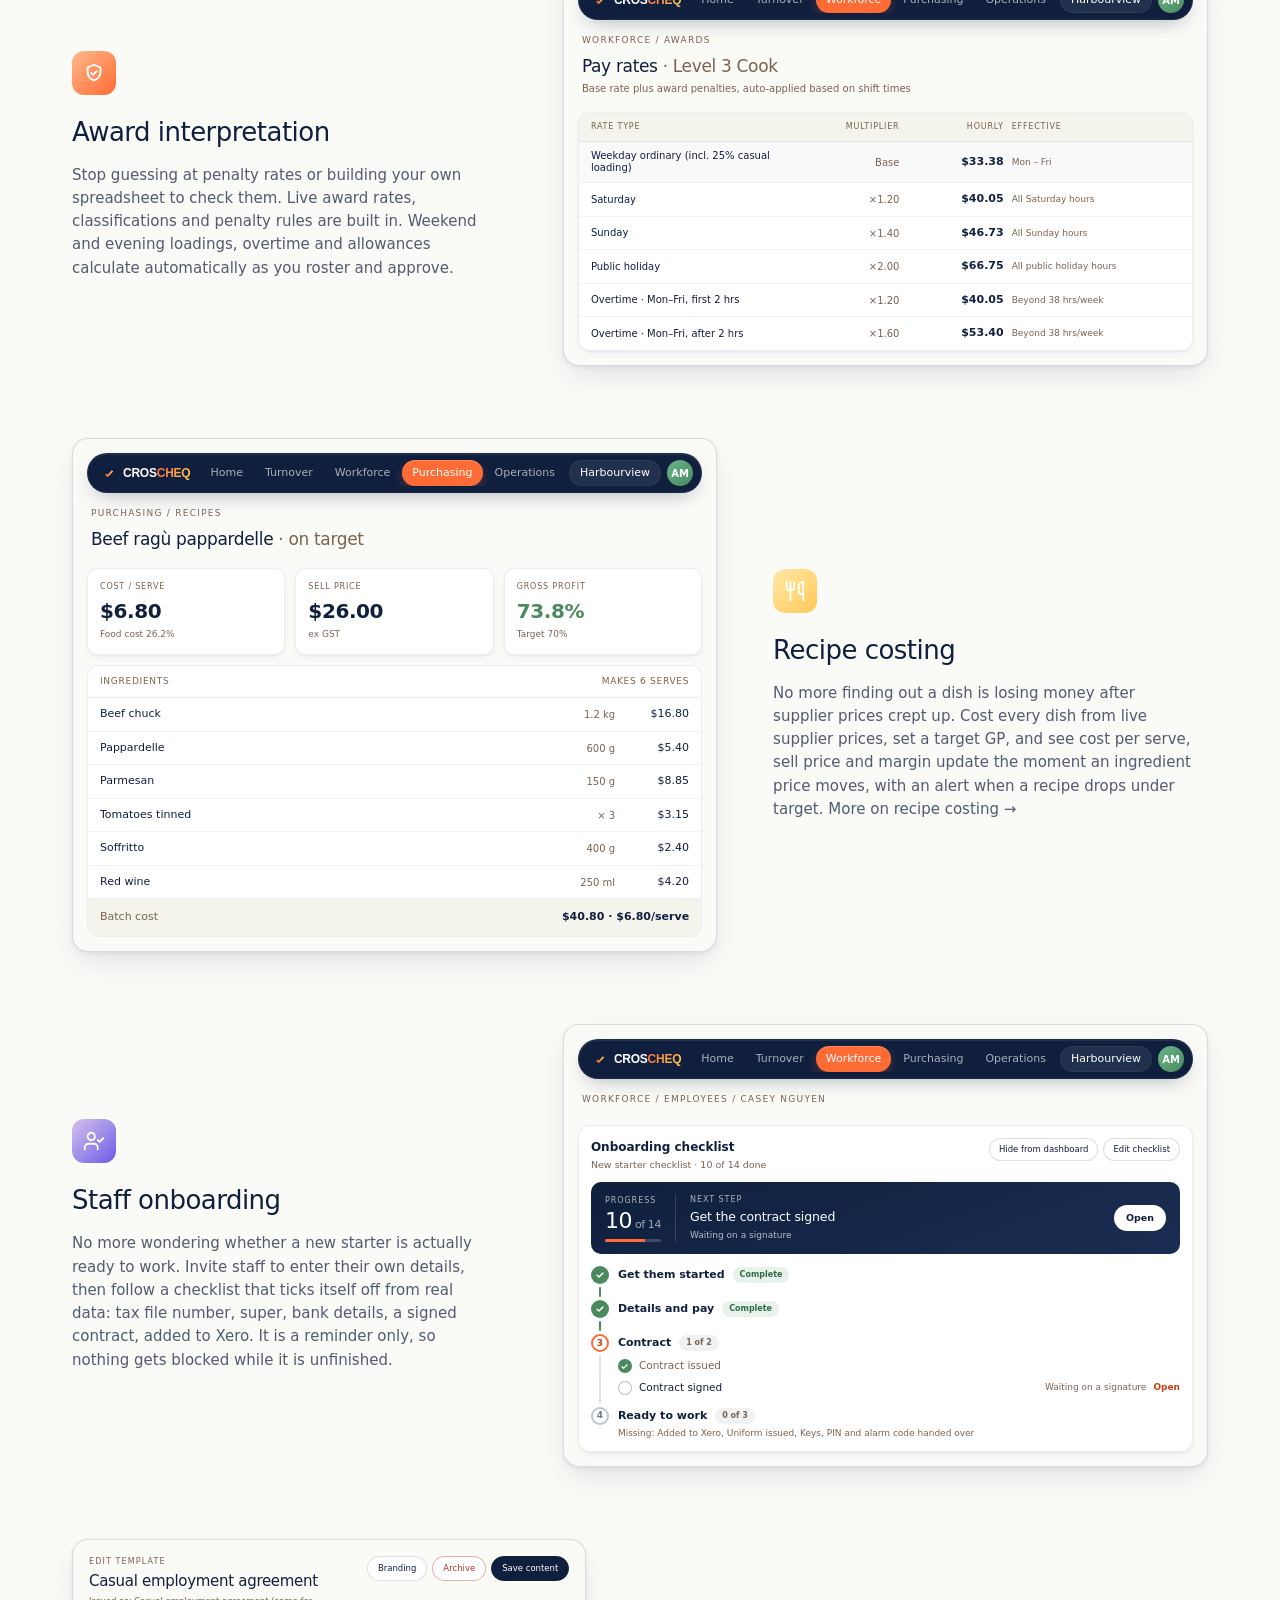
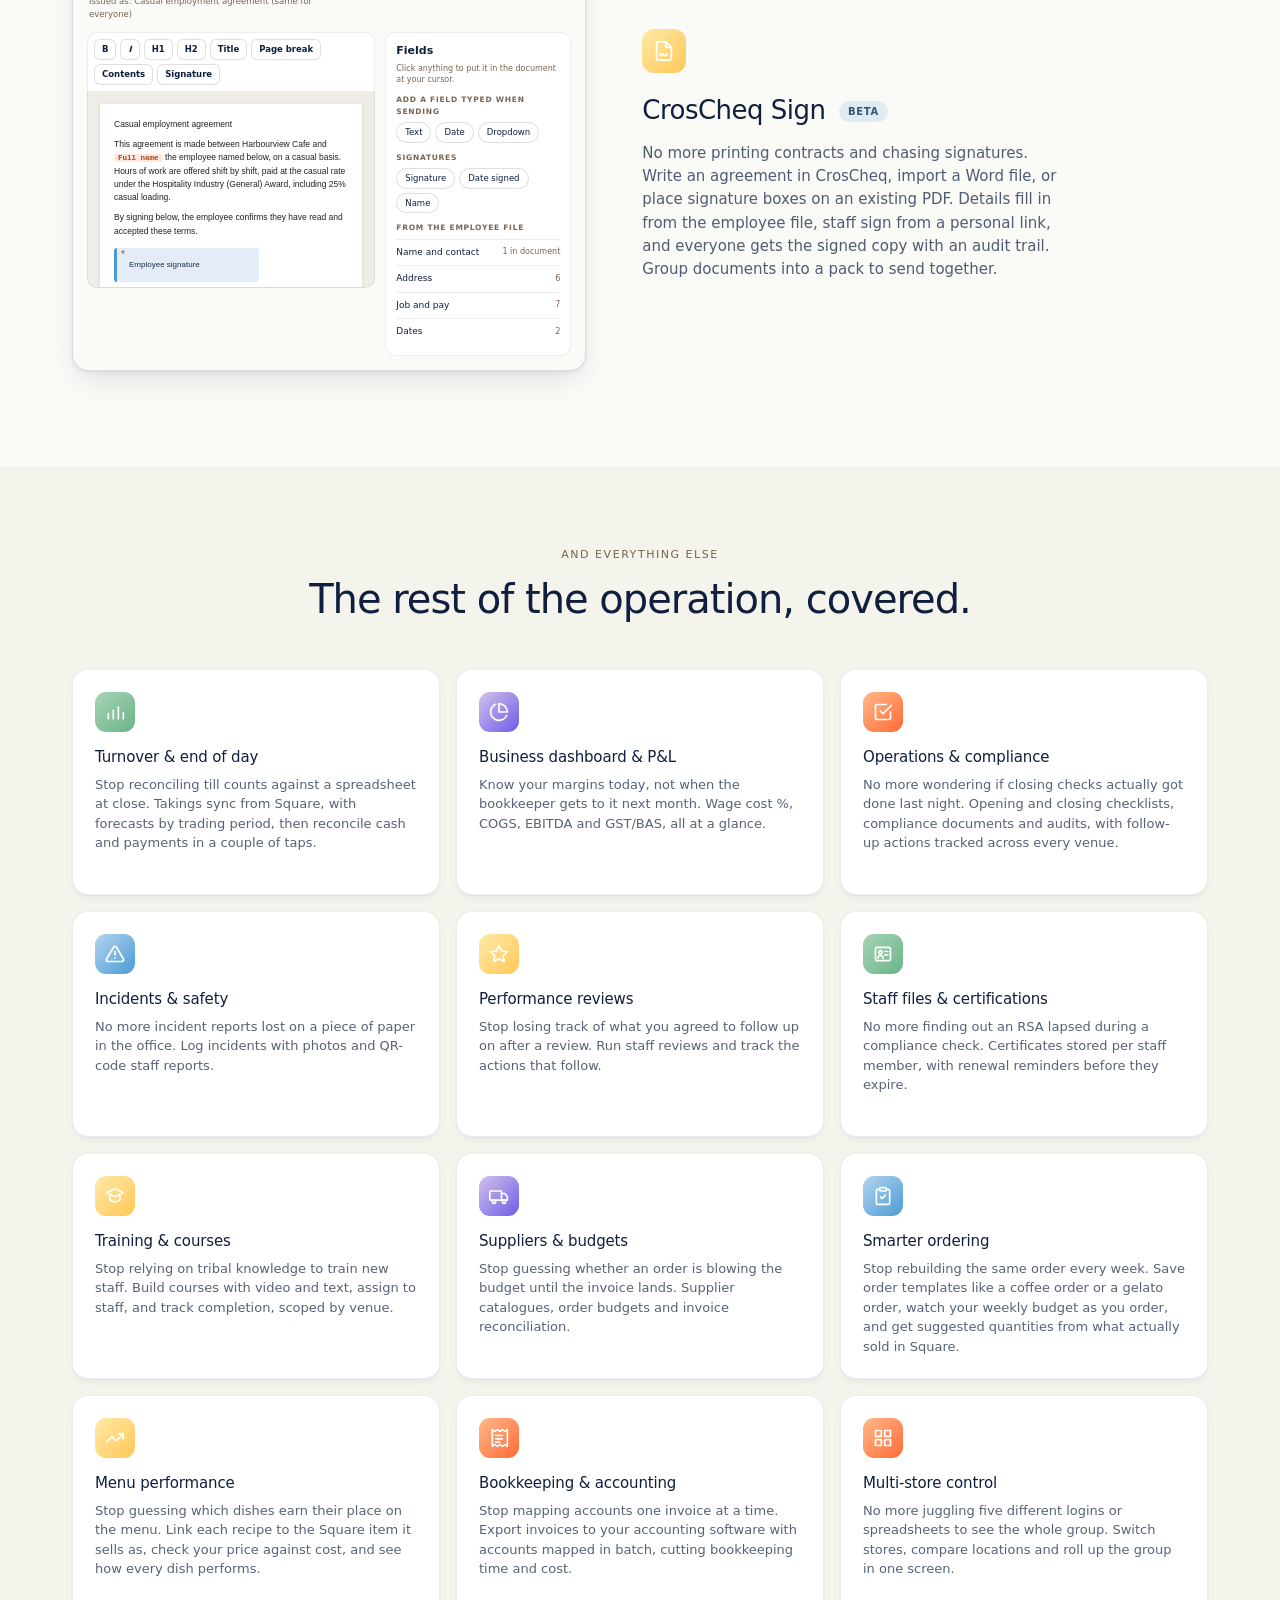
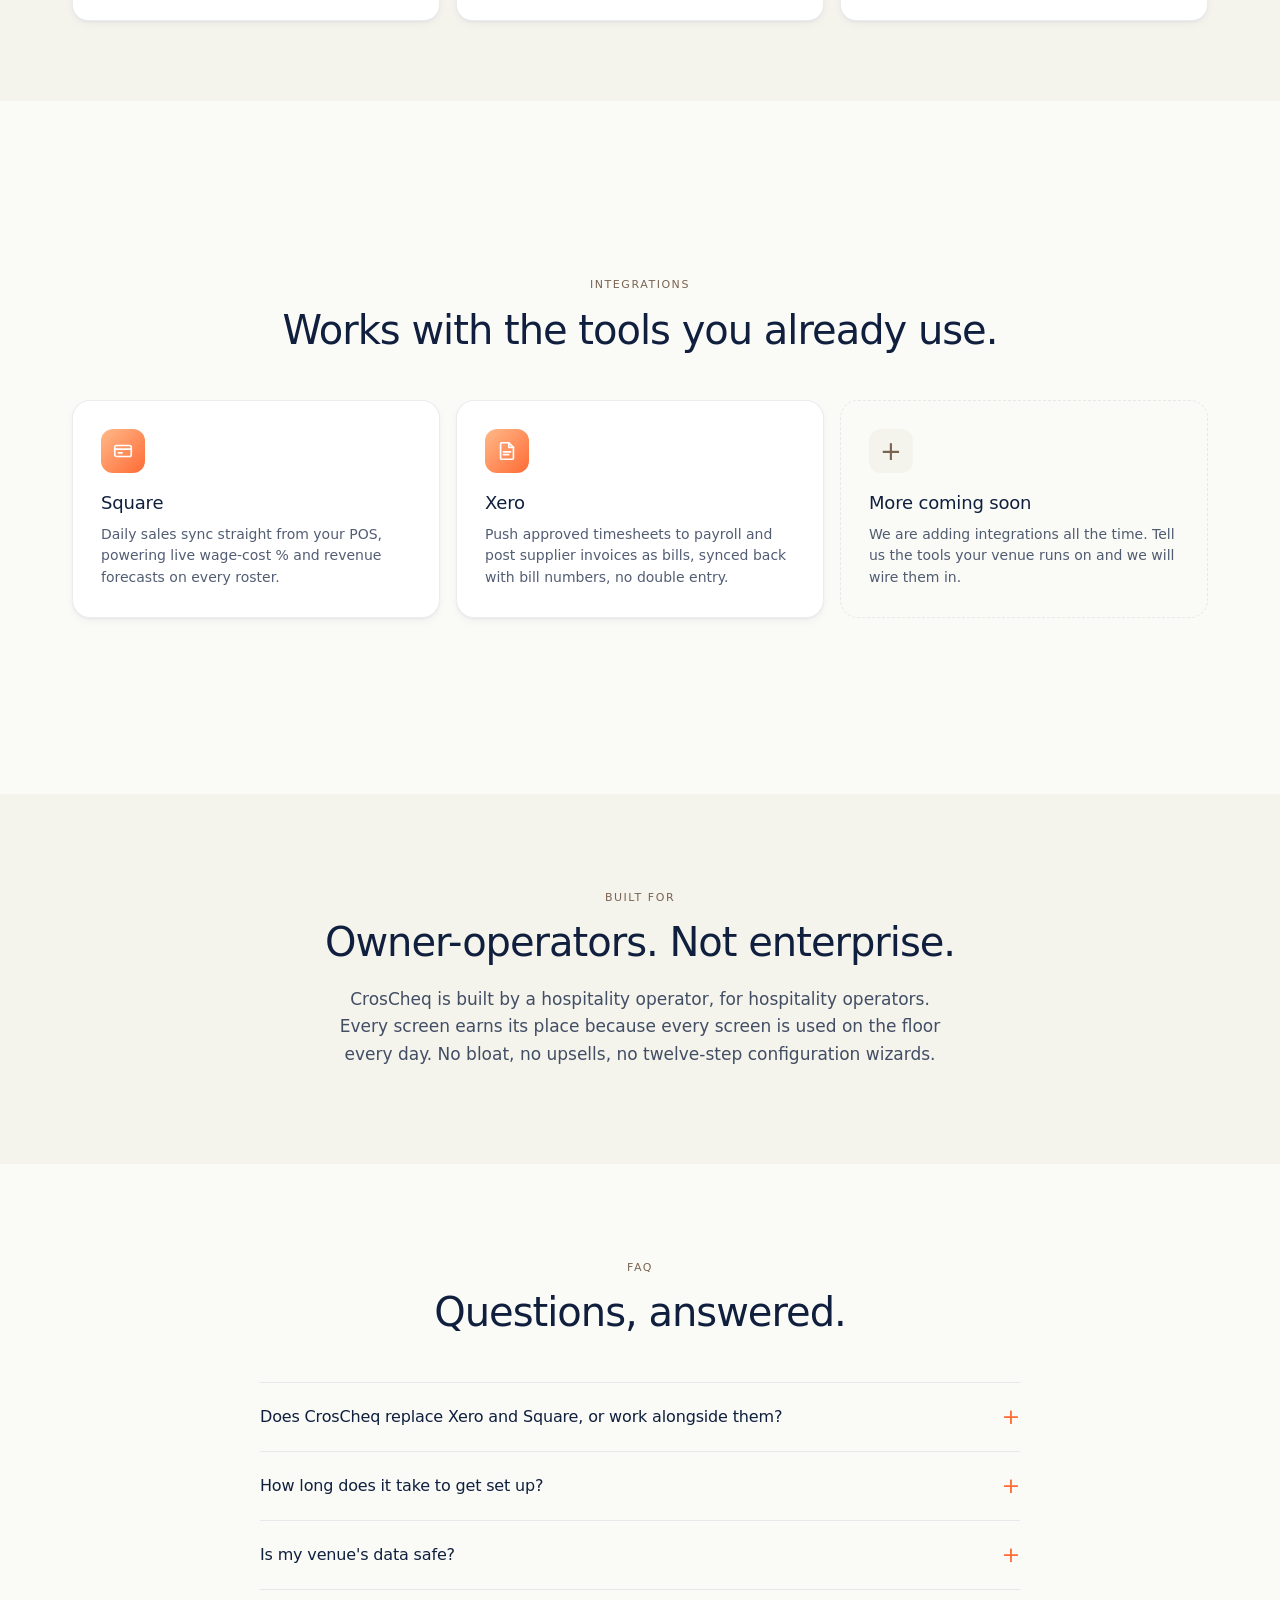
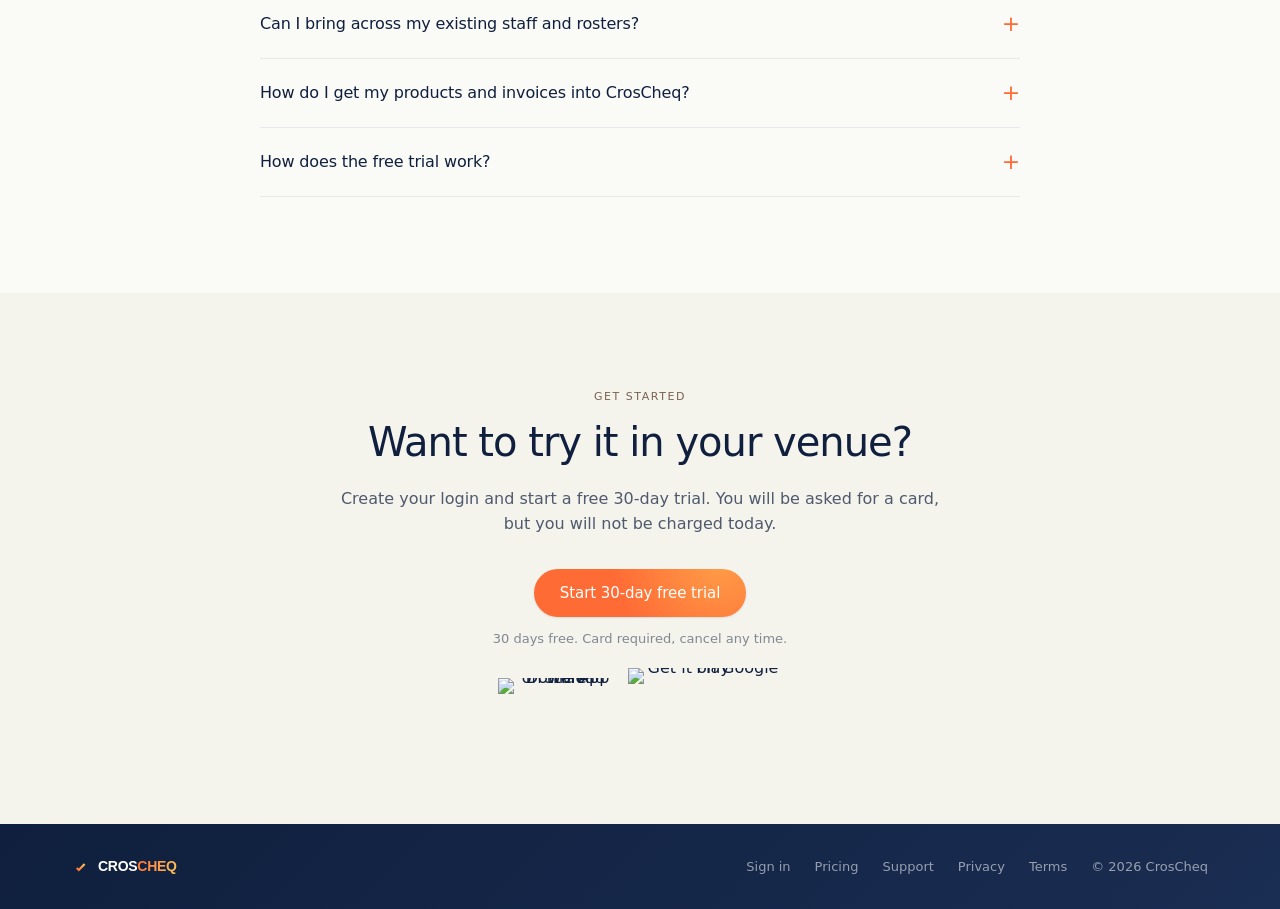
==== commit ff7dc042: "Add pricing page with founding-member offer $299/store/month standard; first 20 venues 50% off for l" ====
--- a/index.html
+++ b/index.html
@@ -25,7 +25,7 @@
   <link rel="preconnect" href="https://api.fontshare.com" crossorigin />
   <link href="https://api.fontshare.com/v2/css?f[]=general-sans@400,500,600&display=swap" rel="stylesheet" />
   <link href="https://api.fontshare.com/v2/css?f[]=space-grotesk@700&display=swap" rel="stylesheet" />
-  <link rel="stylesheet" href="styles.css?v=40" />
+  <link rel="stylesheet" href="styles.css?v=43" />
   <script type="application/ld+json">
   {
     "@context": "https://schema.org",
@@ -79,6 +79,7 @@
     <nav class="nav-links">
       <a href="#what" class="nav-link">What it does</a>
       <a href="#built-for" class="nav-link">Built for</a>
+      <a href="pricing.html" class="nav-link">Pricing</a>
       <a href="https://app.croscheq.com" class="nav-cta">Sign in</a>
       <a href="https://app.croscheq.com/get-started" class="nav-trial" data-trial-cta>Start <span class="nav-trial-opt">free </span>trial</a>
     </nav>
@@ -1230,7 +1231,7 @@
           </details>
           <details class="faq-item">
             <summary>How does the free trial work?</summary>
-            <p>You get 30 days free for your venue, with one login for one store. You will be asked for a card when you start, but you will not be charged today. After 30 days it is billed monthly, and you can cancel any time from Settings.</p>
+            <p>You get 30 days free for your venue, with one login for one store. You will be asked for a card when you start, but you will not be charged today. After 30 days it is billed monthly at $299 per store (or $149.50 for life for our first 20 founding venues), and you can cancel any time from Settings. <a href="pricing.html">See pricing →</a></p>
           </details>
         </div>
       </div>
@@ -1268,6 +1269,7 @@
       </div>
       <div class="footer-meta">
         <a href="https://app.croscheq.com">Sign in</a>
+        <a href="pricing.html">Pricing</a>
         <a href="support.html">Support</a>
         <a href="privacy.html">Privacy</a>
         <a href="terms.html">Terms</a>
--- a/styles.css
+++ b/styles.css
@@ -1325,3 +1325,39 @@
 .store-badge.google-play img { height: 60px; }
 .store-badge:hover { transform: translateY(-2px); opacity: 0.9; }
 .contact .store-badges { justify-content: center; }
+
+/* ── Pricing page ──────────────────────────────────────────────── */
+
+.pricing { max-width: 1000px; margin: 0 auto; padding: 72px 32px 24px; }
+.price-grid { display: grid; grid-template-columns: repeat(2, minmax(0, 1fr)); gap: 24px; align-items: stretch; }
+.price-card { position: relative; display: flex; flex-direction: column; align-items: flex-start; padding: 36px 32px 32px; background: var(--white); border: 1px solid var(--line-strong); border-radius: 20px; box-shadow: var(--shadow-sm); }
+.price-card.featured { border: 2px solid var(--orange); box-shadow: var(--shadow-md); }
+.price-badge { display: inline-block; margin-bottom: 14px; padding: 5px 12px; font-size: 11px; font-weight: 600; letter-spacing: 0.06em; text-transform: uppercase; color: #8a4a00; background: var(--gold-soft); border-radius: 999px; }
+.price-name { margin: 0; font-size: 18px; font-weight: 600; letter-spacing: -0.01em; }
+.price-card:not(.featured) { padding-top: 36px; }
+.price-amount { margin: 14px 0 6px; font-size: 52px; font-weight: 600; letter-spacing: -0.03em; line-height: 1.05; }
+.price-was { font-size: 24px; font-weight: 500; color: var(--warm-grey); text-decoration: line-through; margin-right: 6px; letter-spacing: -0.01em; }
+.price-per { font-size: 16px; font-weight: 500; color: var(--warm-grey); letter-spacing: 0; }
+.price-sub { margin: 0 0 24px; font-size: 15px; line-height: 1.55; color: rgba(15, 31, 61, 0.72); flex: 1; }
+.price-badge.muted { color: var(--warm-grey); background: var(--navy-tint); }
+.price-btn { align-self: stretch; display: inline-flex; align-items: center; justify-content: center; height: 48px; padding: 0 26px; font-size: 15px; font-weight: 500; color: var(--navy); background: var(--white); border: 1px solid var(--line-strong); border-radius: 999px; transition: border-color 0.15s, transform 0.15s; }
+.price-btn:hover { border-color: var(--navy); transform: translateY(-1px); }
+.price-card .btn-primary { align-self: stretch; }
+.price-note { margin: 12px 0 0; font-size: 13px; color: var(--warm-grey); align-self: center; }
+.price-included { margin: 56px auto 0; max-width: 760px; }
+.price-included-title { margin: 0 0 22px; font-size: 22px; font-weight: 500; letter-spacing: -0.02em; text-align: center; }
+.price-list { list-style: none; margin: 0; padding: 0; display: grid; grid-template-columns: repeat(2, minmax(0, 1fr)); gap: 14px 32px; }
+.price-list li { display: flex; align-items: flex-start; gap: 10px; font-size: 15px; line-height: 1.45; }
+.price-list svg { flex-shrink: 0; margin-top: 2px; color: var(--green); }
+.price-steps { list-style: none; margin: 32px auto 0; padding: 0; max-width: 640px; display: grid; gap: 22px; text-align: left; }
+.price-steps li { display: flex; gap: 16px; align-items: flex-start; font-size: 16px; line-height: 1.55; color: rgba(15, 31, 61, 0.78); }
+.price-steps strong { color: var(--navy); font-weight: 600; }
+.price-step-n { flex-shrink: 0; display: inline-flex; align-items: center; justify-content: center; width: 32px; height: 32px; border-radius: 50%; background: var(--orange-tint); color: var(--orange); font-weight: 600; font-size: 14px; }
+
+@media (max-width: 760px) {
+  .pricing { padding: 48px 16px 8px; }
+  .price-grid { grid-template-columns: 1fr; }
+  .price-card { padding: 28px 22px 24px; }
+  .price-amount { font-size: 44px; }
+  .price-list { grid-template-columns: 1fr; }
+}
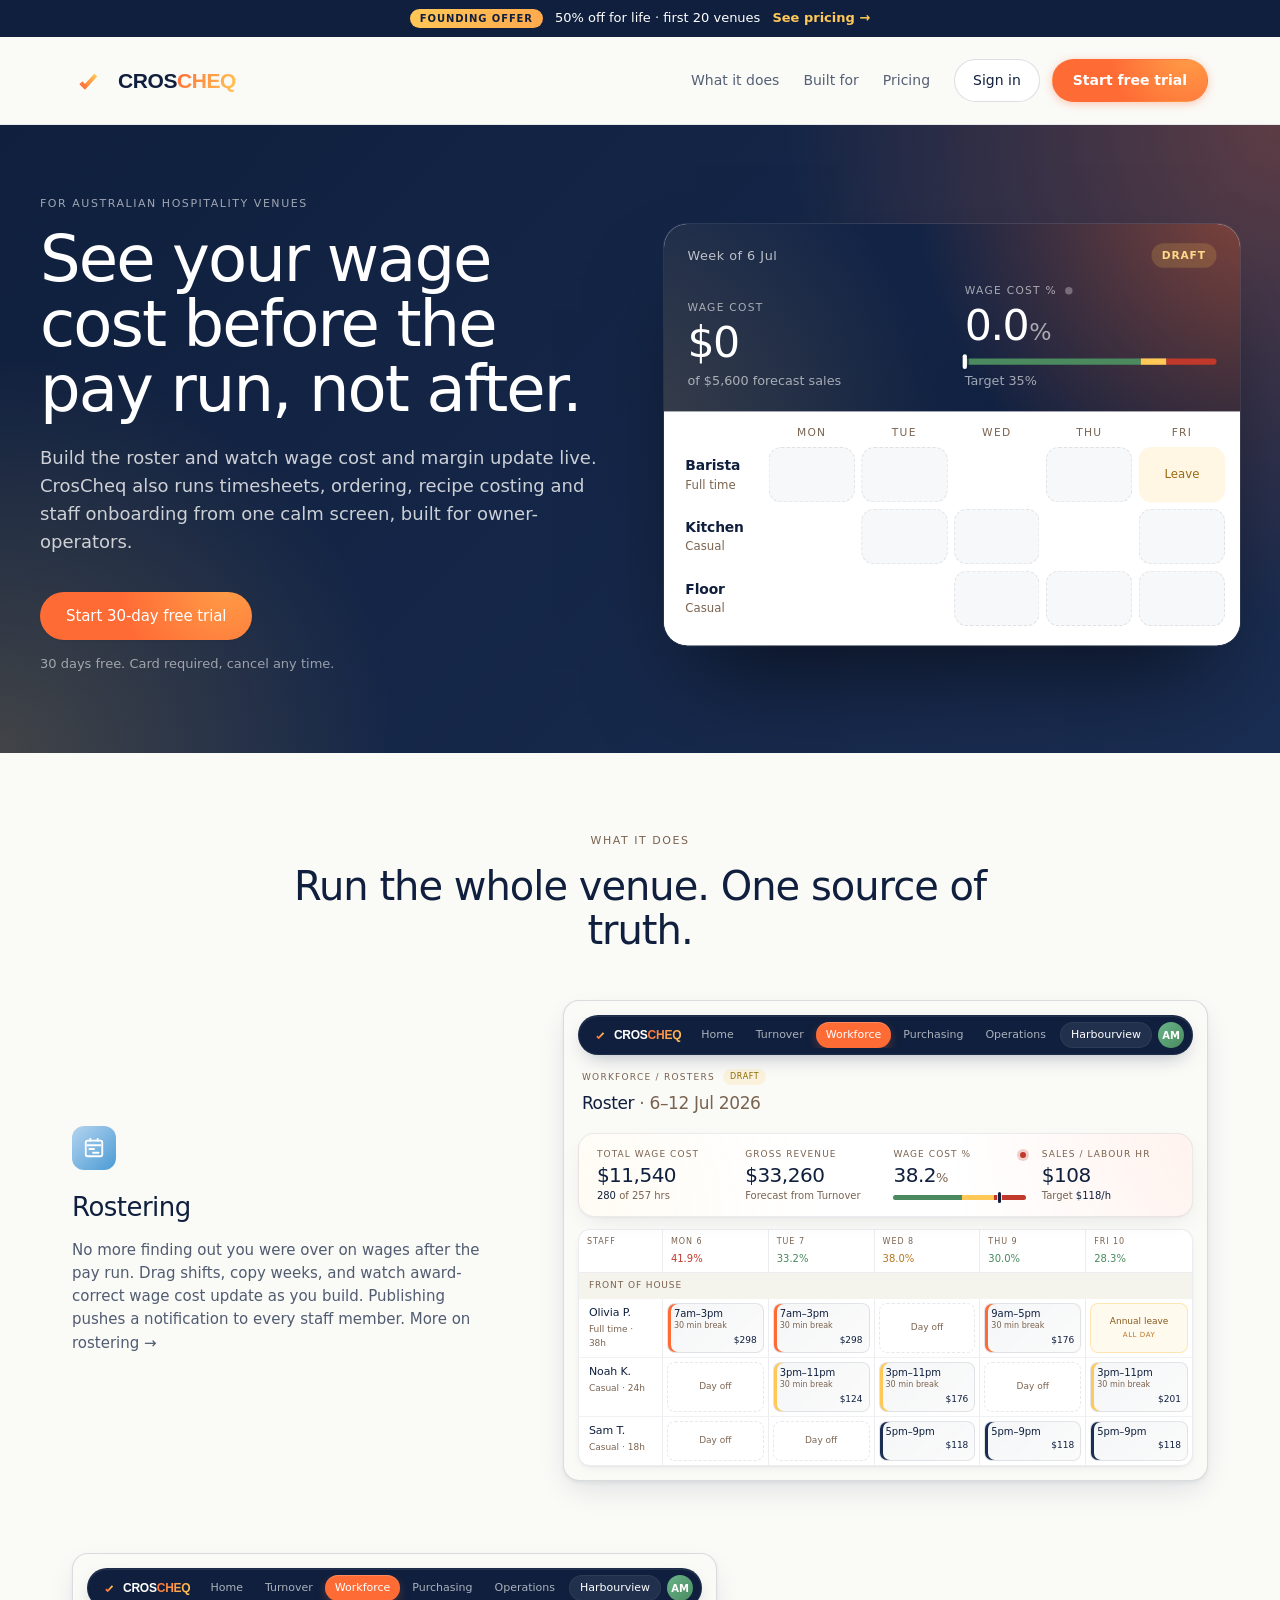
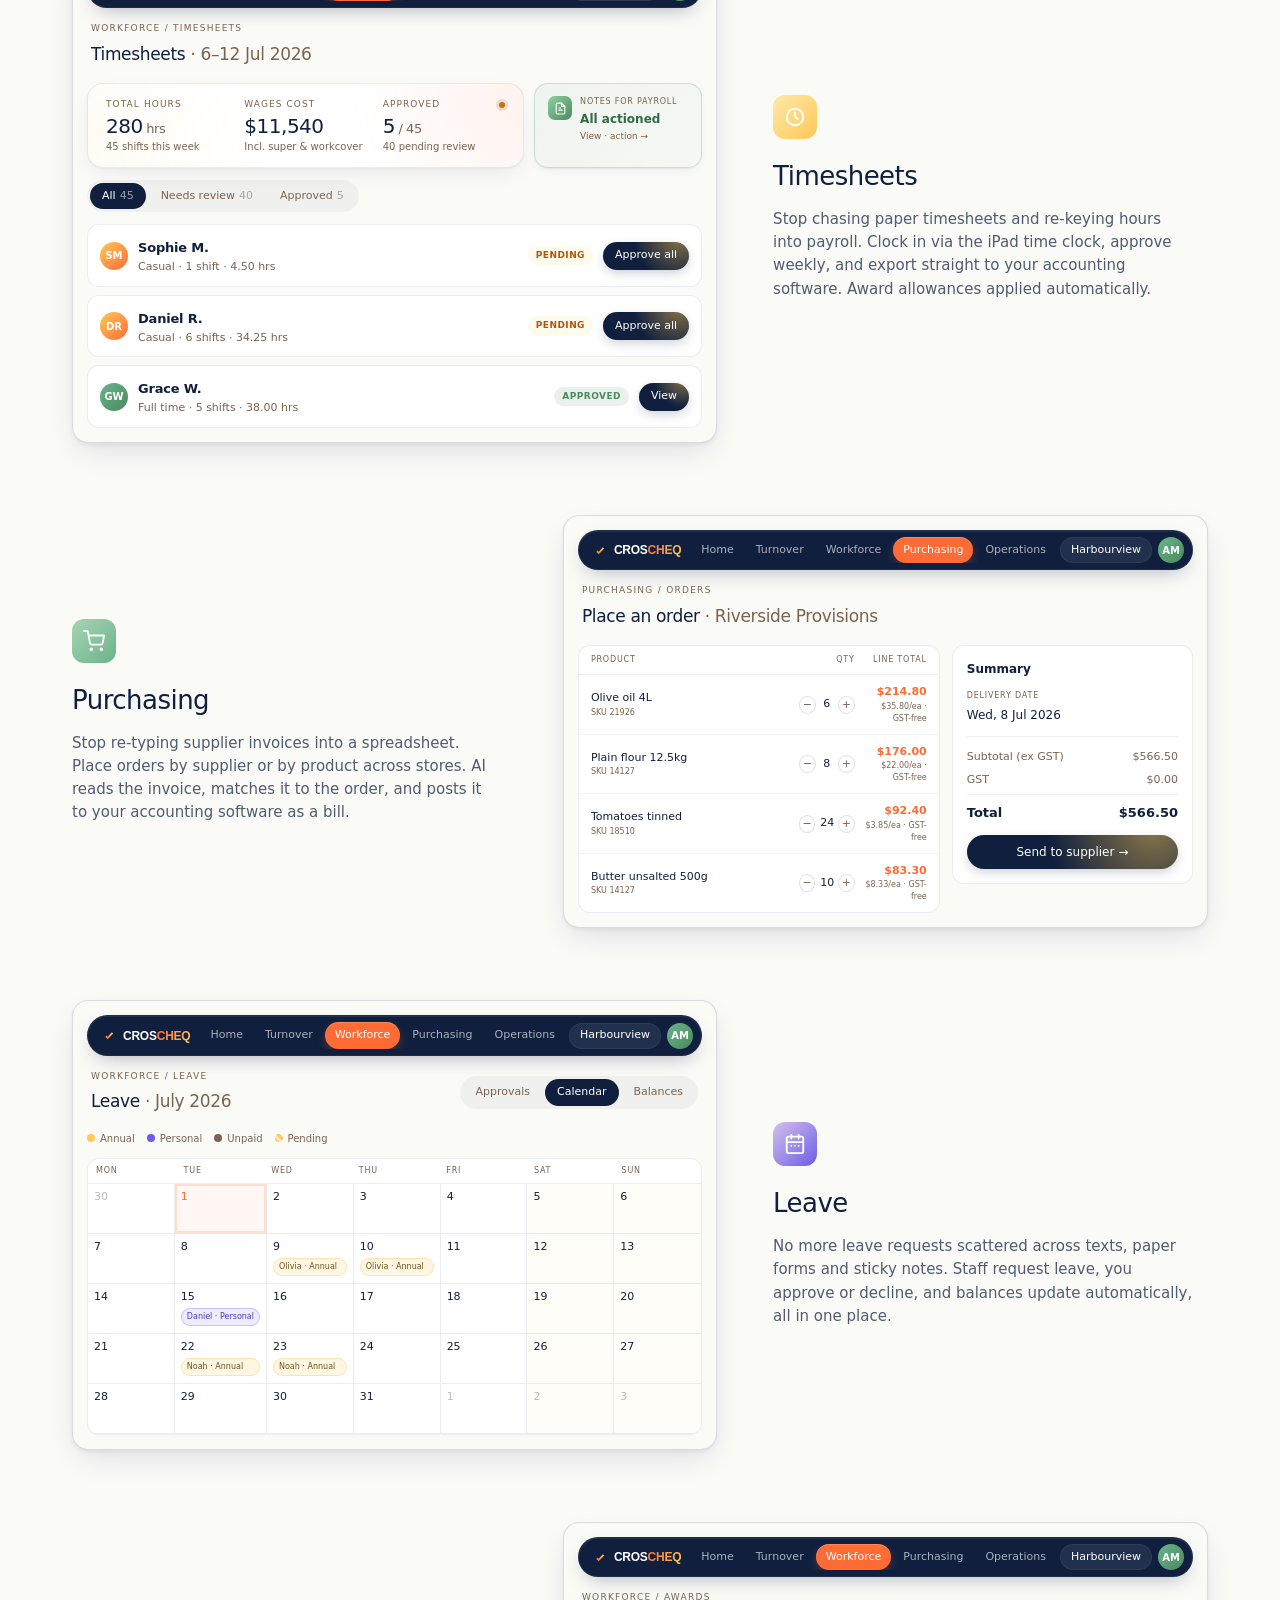
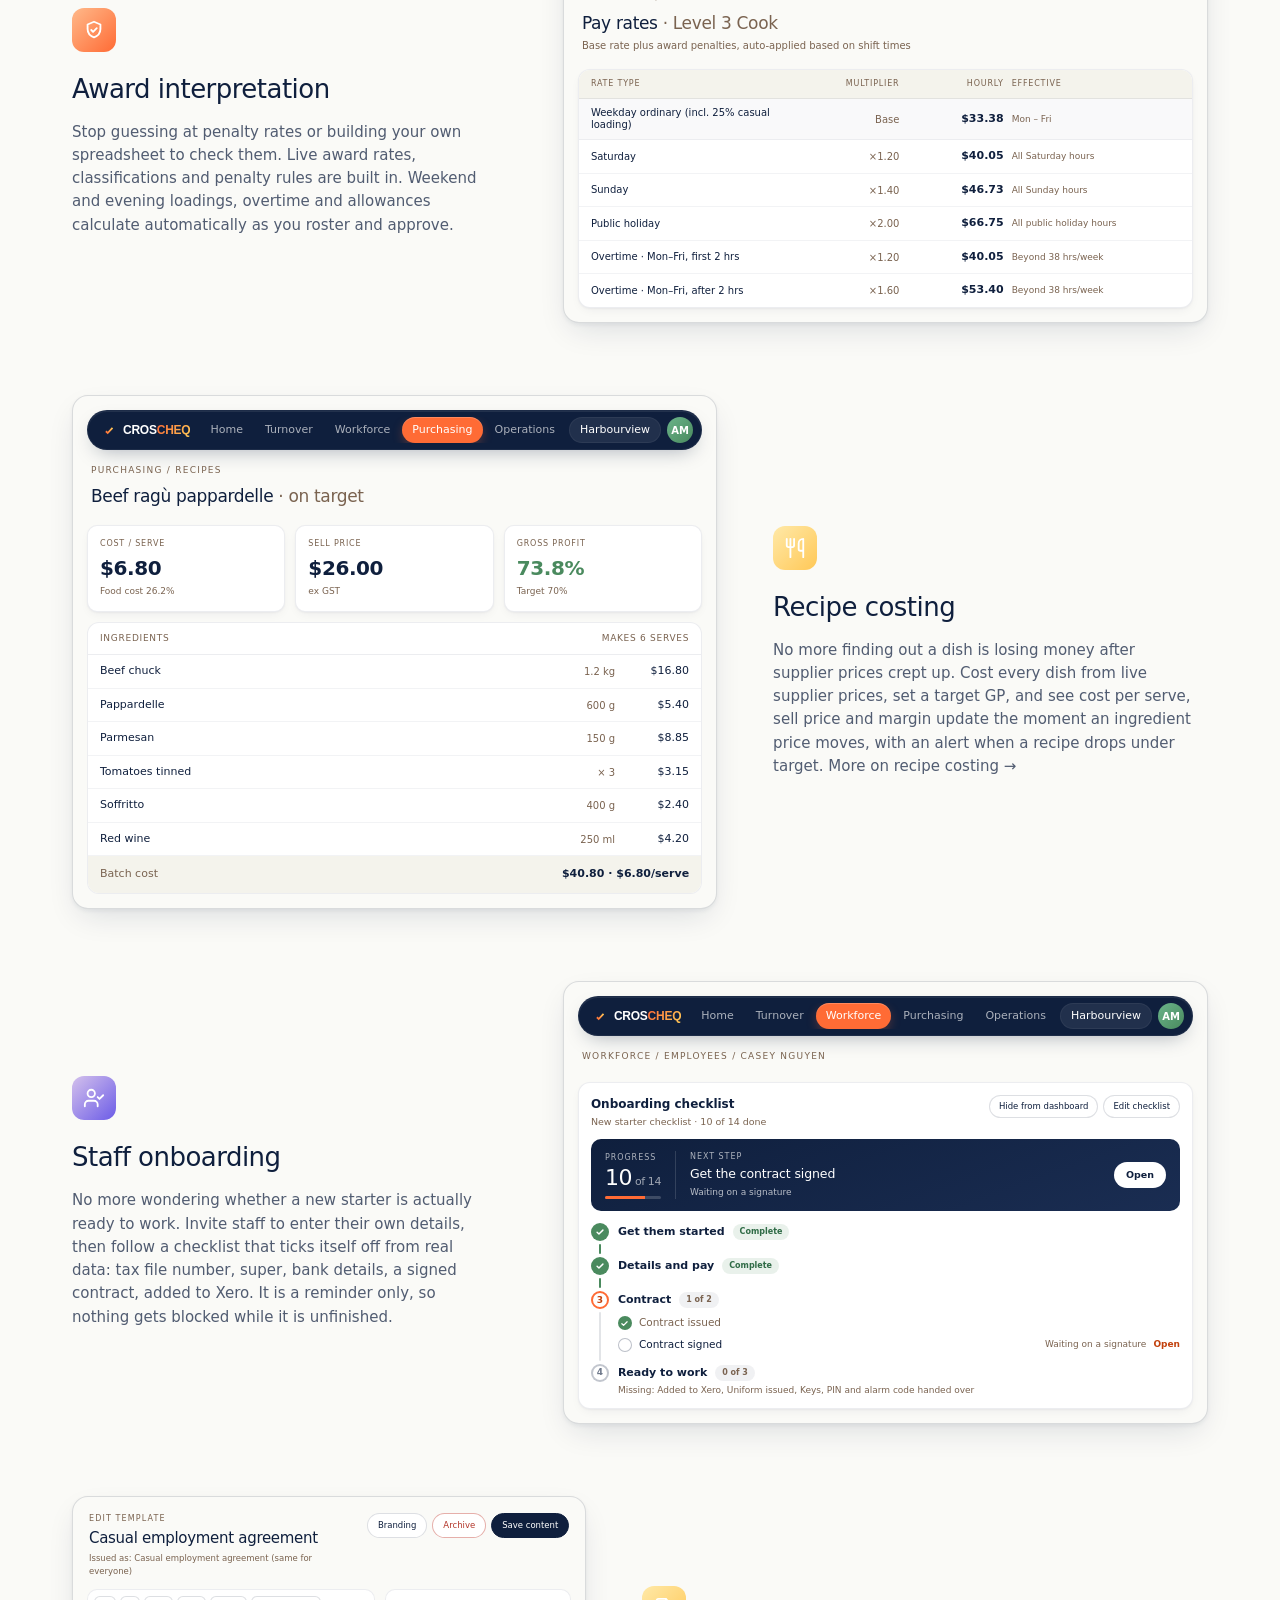
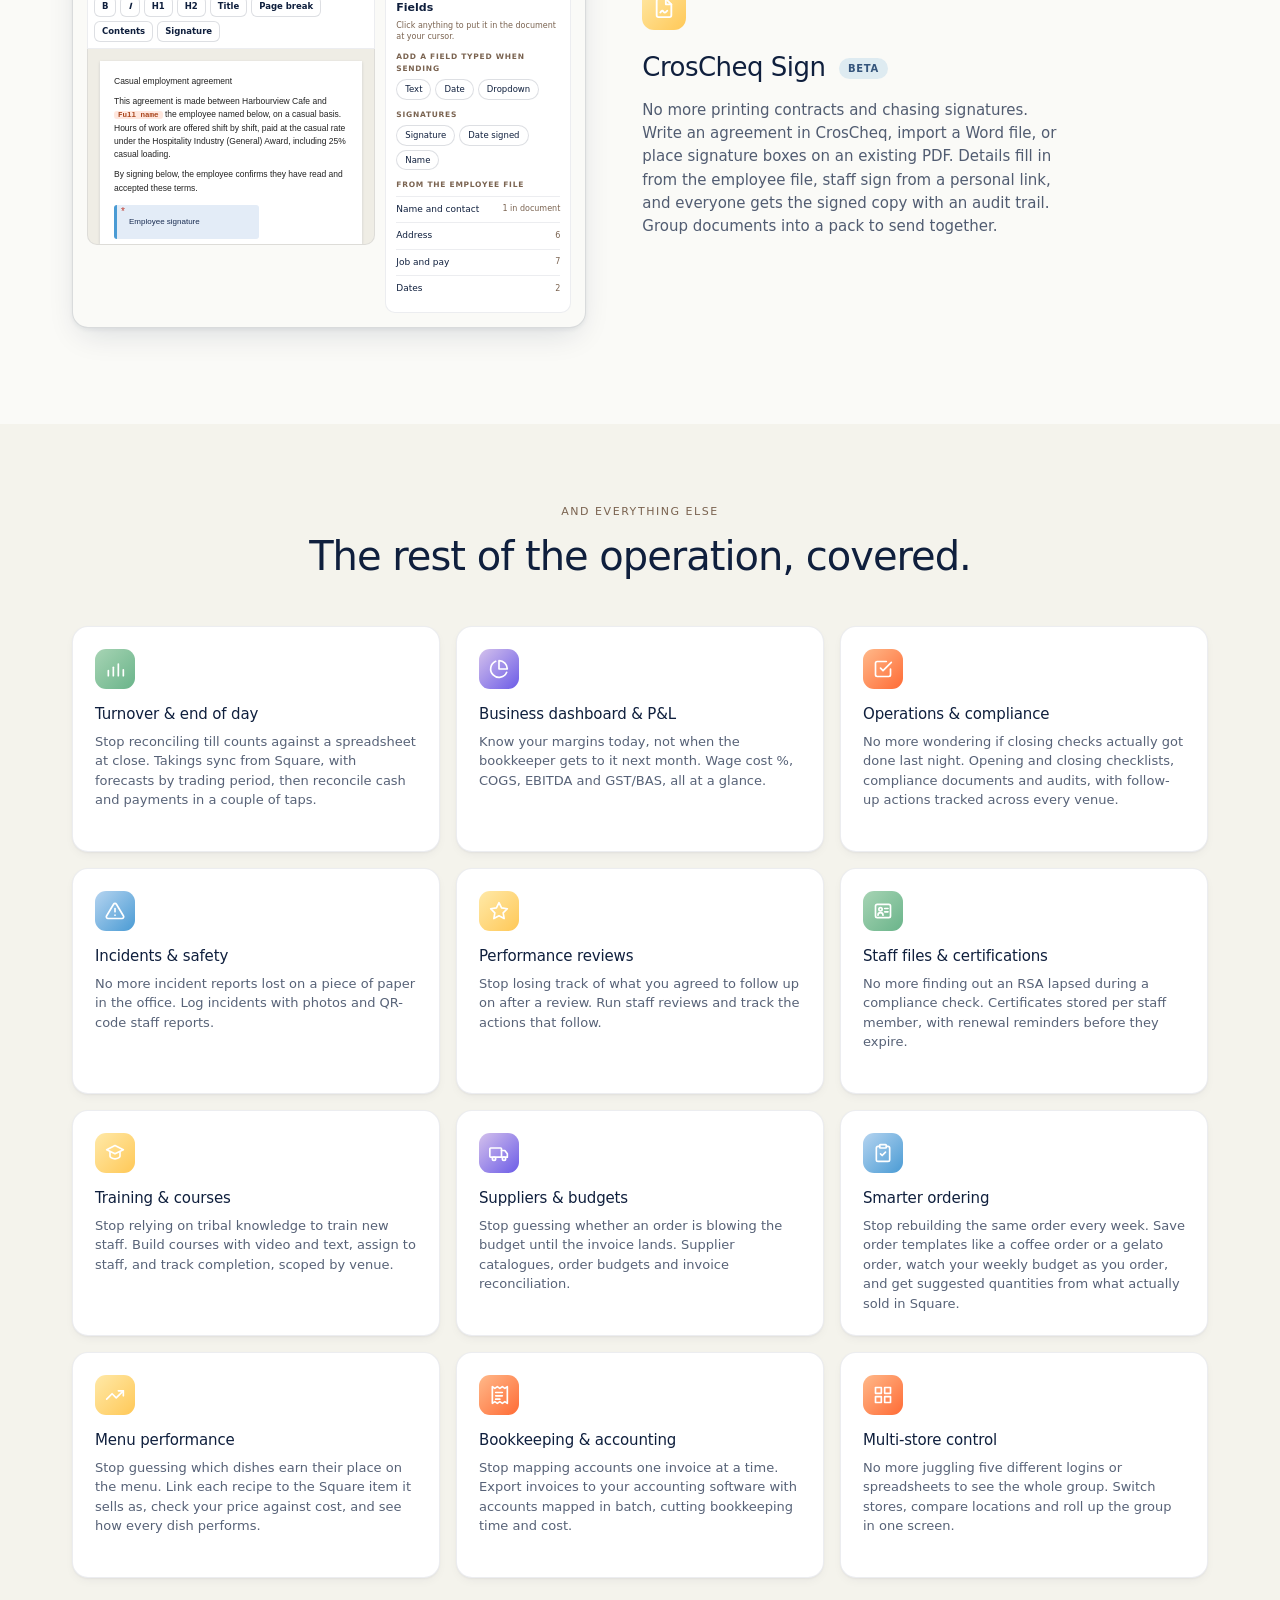
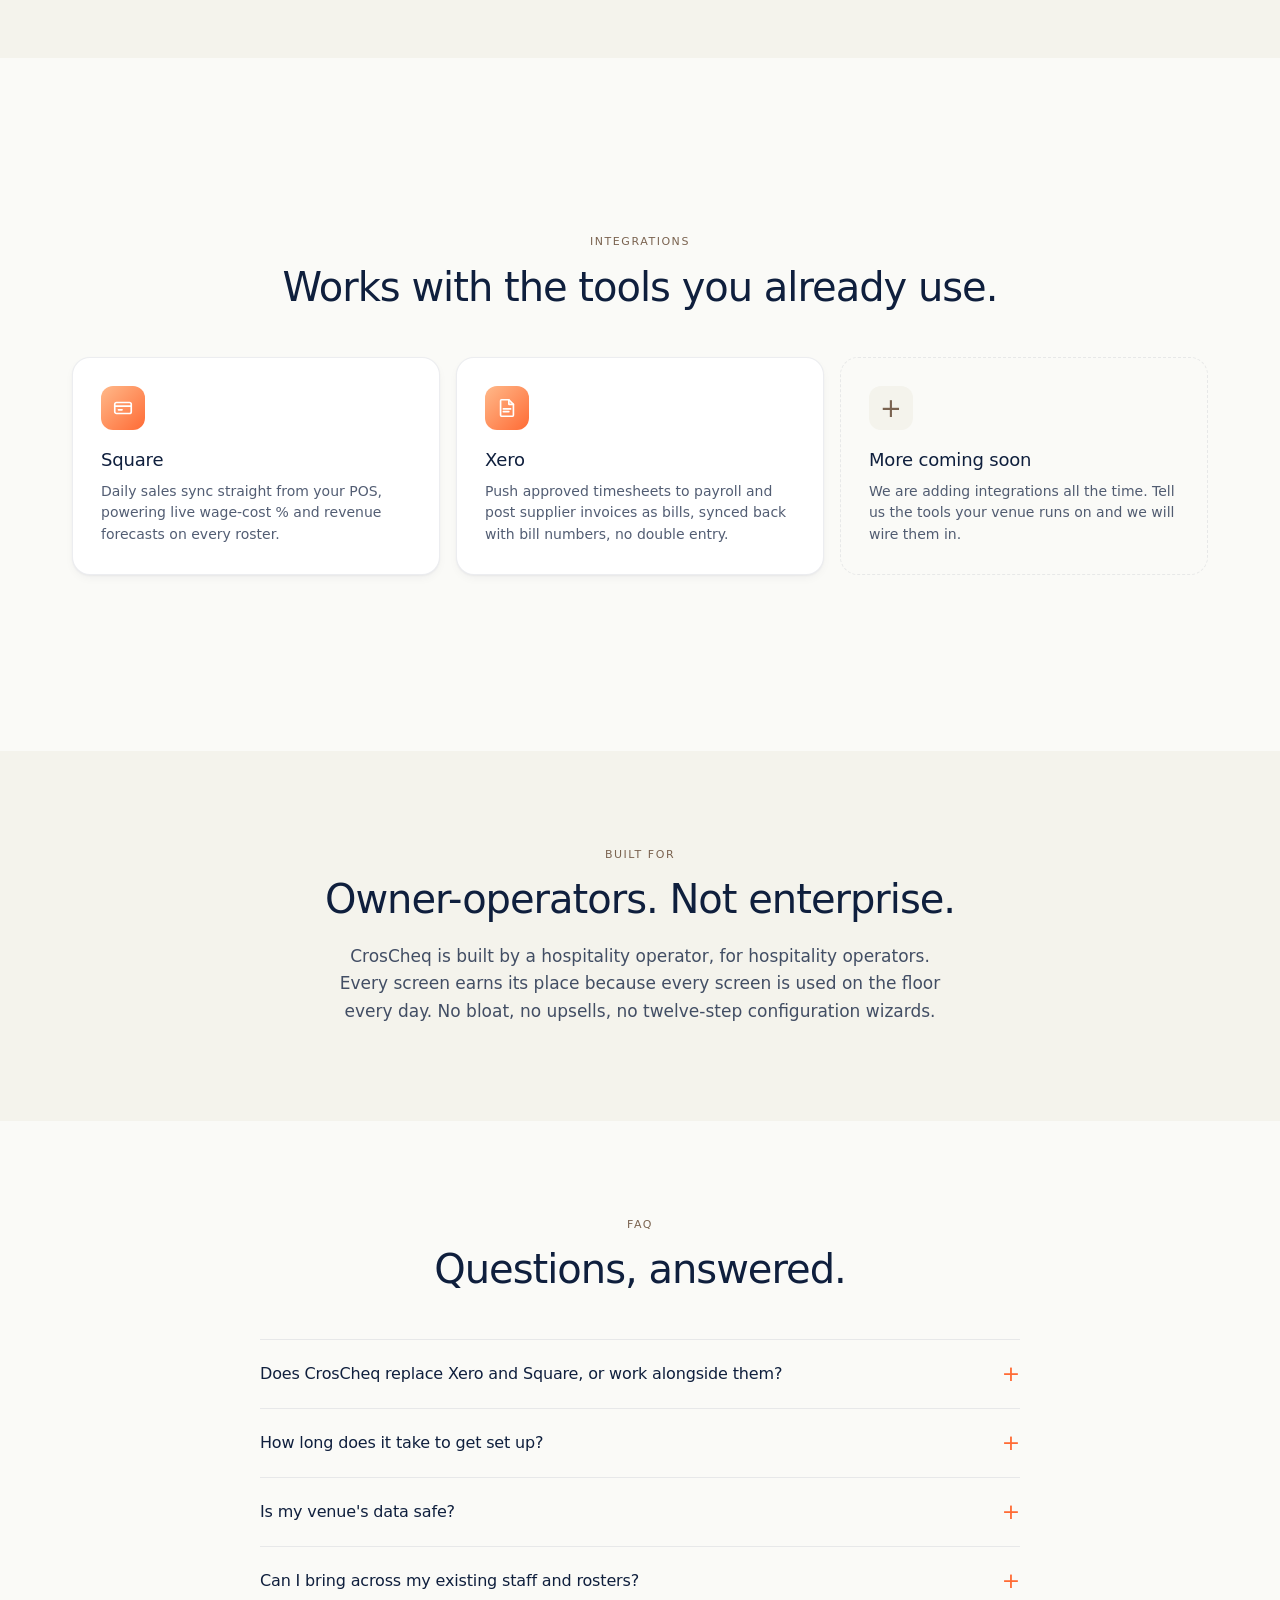
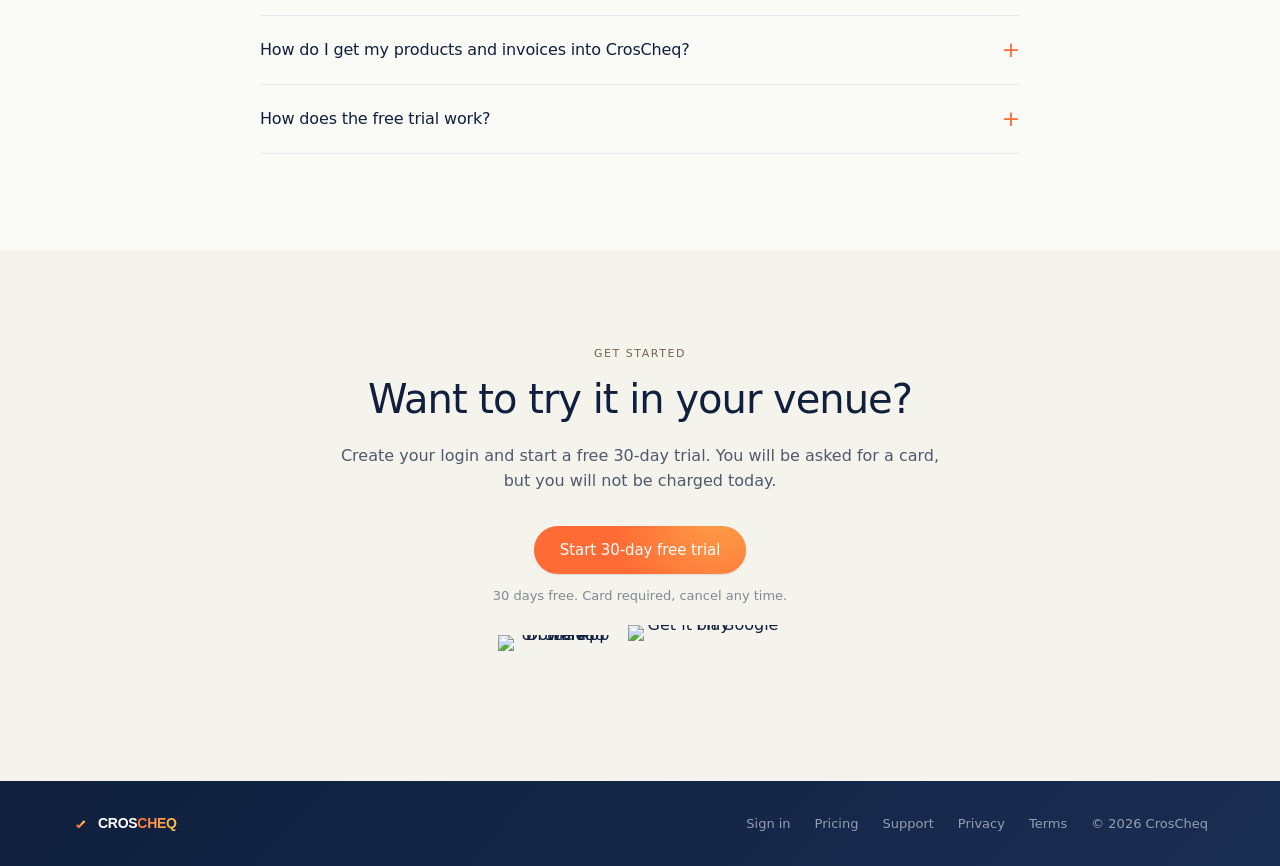
==== commit d56792a1: "Homepage refresh: outcome headline, animated roster hero, founding strip - Outcome-led headline and " ====
--- a/index.html
+++ b/index.html
@@ -25,7 +25,7 @@
   <link rel="preconnect" href="https://api.fontshare.com" crossorigin />
   <link href="https://api.fontshare.com/v2/css?f[]=general-sans@400,500,600&display=swap" rel="stylesheet" />
   <link href="https://api.fontshare.com/v2/css?f[]=space-grotesk@700&display=swap" rel="stylesheet" />
-  <link rel="stylesheet" href="styles.css?v=43" />
+  <link rel="stylesheet" href="styles.css?v=51" />
   <script type="application/ld+json">
   {
     "@context": "https://schema.org",
@@ -66,6 +66,8 @@
   </script>
 </head>
 <body>
+  <div class="site-top">
+  <a class="promo-strip" href="pricing.html"><span class="promo-pill">Founding offer</span><span class="promo-text">50% off for life · first 20 venues</span><span class="promo-go">See pricing <span aria-hidden="true">→</span></span></a>
   <header class="nav">
     <a class="brand" href="/">
       <span class="brand-mark" aria-hidden="true">
@@ -84,152 +86,63 @@
       <a href="https://app.croscheq.com/get-started" class="nav-trial" data-trial-cta>Start <span class="nav-trial-opt">free </span>trial</a>
     </nav>
   </header>
+  </div>
 
   <main>
     <section class="hero">
       <div class="hero-content">
       <div class="hero-inner">
-        <div class="eyebrow">Hospitality operations platform</div>
-        <h1 class="hero-title"><span class="wm">CROS<span class="cheq">CHEQ</span></span> your venues from one calm screen.</h1>
+        <div class="eyebrow">For Australian hospitality venues</div>
+        <h1 class="hero-title">See your wage cost before the pay run, not after.</h1>
         <p class="hero-sub">
-          See your sales, wage cost and margins the moment they move, breeze
-          through rosters and ordering, and spend less time on bookkeeping
-          and admin. This is how a venue should run.
+          Build the roster and watch wage cost and margin update live. CrosCheq
+          also runs timesheets, ordering, recipe costing and staff onboarding
+          from one calm screen, built for owner-operators.
         </p>
         <div class="hero-actions">
           <a href="https://app.croscheq.com/get-started" class="btn-primary" data-trial-cta>Start 30-day free trial</a>
-          <a href="https://app.croscheq.com" class="btn-secondary">Open the app</a>
         </div>
         <p class="hero-note">30 days free. Card required, cancel any time.</p>
-        <div class="store-badges">
-          <a class="store-badge app-store" href="https://apps.apple.com/app/id6781569242" aria-label="Download on the App Store">
-            <img src="assets/app-store-badge.svg" alt="Download on the App Store" width="138" height="46">
-          </a>
-          <a class="store-badge google-play" href="https://play.google.com/store/apps/details?id=com.crosbyops.app" aria-label="Get it on Google Play">
-            <img src="assets/google-play-badge.png" alt="Get it on Google Play" width="155" height="60">
-          </a>
-        </div>
       </div>
 
       <div class="hero-visual" aria-hidden="true">
-        <div class="dash-win">
-          <div class="dash-body">
-            <div class="mk-nav">
-              <span class="mk-nav-brand">
-                <svg viewBox="0 0 100 100" width="15" height="15" fill="none" aria-hidden="true">
-                  <defs><linearGradient id="tick-g2" x1="26" y1="67" x2="70" y2="33" gradientUnits="userSpaceOnUse"><stop offset="0" stop-color="#FF6B35"/><stop offset="1" stop-color="#FFC857"/></linearGradient></defs>
-                  <path d="M26 55 L38 67 L70 33" stroke="url(#tick-g2)" stroke-width="12" stroke-linecap="butt" stroke-linejoin="miter" stroke-miterlimit="12"/>
-                </svg>
-                <span class="wm">CROS<span class="cheq">CHEQ</span></span>
-              </span>
-              <span class="mk-nav-tabs">
-                <span class="mk-nav-tab active">Home</span>
-                <span class="mk-nav-tab">Turnover</span>
-                <span class="mk-nav-tab">Workforce</span>
-                <span class="mk-nav-tab">Purchasing</span>
-                <span class="mk-nav-tab">Operations</span>
-              </span>
-              <span class="mk-nav-right">
-                <span class="mk-nav-loc">Harbourview</span>
-                <span class="mk-nav-ava green">AM</span>
-              </span>
-            </div>
-
-            <div class="dash-greet">
-              <div class="dash-greet-text">
-                <div class="dash-greet-date">Today · Sat 18 Jul</div>
-                <div class="dash-greet-hi">Afternoon, <span>Alex</span></div>
-                <div class="dash-greet-sub">Here's what's happening at Harbourview today.</div>
+        <div class="hero-roster" id="hero-roster">
+          <div class="hr-frame">
+            <div class="hr-top">
+              <div class="hr-top-row">
+                <span class="hr-week">Week of 6 Jul</span>
+                <span class="hr-tag" id="hr-tag">Draft</span>
               </div>
-              <div class="dash-topcards">
-                <div class="tc">
-                  <span class="tc-ico grey"><svg viewBox="0 0 24 24" fill="none" stroke="currentColor" stroke-width="2" stroke-linecap="round"><circle cx="12" cy="12" r="9"/><path d="M12 7.5v5l3 2"/></svg></span>
-                  <div><div class="tc-eyebrow">Clocked out · 4:06pm</div><div class="tc-line">8:00am – 5:30pm</div></div>
-                </div>
-                <div class="tc celeb">
-                  <div class="tc-eyebrow">Coming up · Next 30 days</div>
-                  <div class="tc-celeb-row">Sam R · <span>25 Jul · turning 40</span></div>
-                  <div class="tc-celeb-row">Jess L · <span>17 Aug · turning 20</span></div>
-                </div>
-                <div class="tc">
-                  <span class="tc-ico gold"><svg viewBox="0 0 24 24" fill="none" stroke="currentColor" stroke-width="2" stroke-linecap="round"><circle cx="12" cy="12" r="4"/><path d="M12 3v2M12 19v2M5 5l1.4 1.4M17.6 17.6 19 19M3 12h2M19 12h2M5 19l1.4-1.4M17.6 6.4 19 5"/></svg></span>
-                  <div><div class="tc-temp">14°</div><div class="tc-line">Mostly sunny</div></div>
+              <div class="hr-stats">
+                <div class="hr-stat">
+                  <div class="hr-label">Wage cost</div>
+                  <div class="hr-big"><span id="hr-total">$0</span><span class="hr-plus-wrap" id="hr-plus-wrap"></span></div>
+                  <div class="hr-small">of $5,600 forecast sales</div>
+                </div>
+                <div class="hr-stat hr-stat-r">
+                  <div class="hr-label">Wage cost % <span class="hr-dot" id="hr-dot"></span></div>
+                  <div class="hr-big"><span id="hr-pct">0.0</span><span class="hr-pct">%</span></div>
+                  <div class="hr-bar"><span class="g"></span><span class="a"></span><span class="r"></span><i class="hr-marker" id="hr-marker" style="left:0%"></i></div>
+                  <div class="hr-small" id="hr-sub">Target 35%</div>
                 </div>
               </div>
             </div>
-
-            <div class="dash-kpis">
-              <div class="kpi">
-                <span class="kpi-ico gold"><svg viewBox="0 0 24 24" fill="none" stroke="currentColor" stroke-width="2" stroke-linecap="round"><rect x="5" y="3" width="14" height="18" rx="1.5"/><path d="M8.5 8h7M8.5 12h7M8.5 16h4"/></svg></span>
-                <div class="kpi-body">
-                  <div class="kpi-eyebrow">Today · Sat 18 Jul</div>
-                  <div class="kpi-value">$5,182</div>
-                  <div class="kpi-sub">102% of forecast · 333 tx</div>
-                </div>
-                <div class="kpi-prog"><span class="kpi-prog-fill good" style="width:85%"></span></div>
-              </div>
-              <div class="kpi">
-                <span class="kpi-ico sky"><svg viewBox="0 0 24 24" fill="none" stroke="currentColor" stroke-width="2" stroke-linecap="round" stroke-linejoin="round"><circle cx="9" cy="8" r="3"/><path d="M3.5 19.5c0-3 2.7-4.8 5.5-4.8s5.5 1.8 5.5 4.8"/><path d="M16 6a3 3 0 010 6"/></svg></span>
-                <div class="kpi-body">
-                  <div class="kpi-eyebrow">Wages · Week</div>
-                  <div class="kpi-value under">31.4<span>%</span></div>
-                  <div class="kpi-sub">Under 35% target</div>
-                </div>
-                <div class="kpi-prog"><span class="kpi-prog-fill good" style="width:90%"></span></div>
-              </div>
-              <div class="kpi">
-                <span class="kpi-ico mint"><svg viewBox="0 0 24 24" fill="none" stroke="currentColor" stroke-width="2" stroke-linecap="round" stroke-linejoin="round"><path d="M6 7.5h12l-1 12.5H7z"/><path d="M9 7.5a3 3 0 016 0"/></svg></span>
-                <div class="kpi-body">
-                  <div class="kpi-eyebrow">COGS · Week</div>
-                  <div class="kpi-value under">31.8<span>%</span></div>
-                  <div class="kpi-sub">Inside 35% target</div>
-                </div>
-                <div class="kpi-prog"><span class="kpi-prog-fill good" style="width:91%"></span></div>
-              </div>
-              <div class="kpi">
-                <span class="kpi-ico violet"><svg viewBox="0 0 24 24" fill="none" stroke="currentColor" stroke-width="2" stroke-linecap="round" stroke-linejoin="round"><path d="M4 16l5-5 4 3 6-7"/><path d="M15 7h4v4"/></svg></span>
-                <div class="kpi-body">
-                  <div class="kpi-eyebrow">EBITDA · Week</div>
-                  <div class="kpi-value">13.1<span>%</span></div>
-                  <div class="kpi-sub">$6,180 margin</div>
-                </div>
-                <div class="kpi-prog"><span class="kpi-prog-fill good" style="width:70%"></span></div>
-              </div>
-            </div>
-
-            <div class="dash-ops">
-              <div class="opc">
-                <div class="opc-head"><span class="opc-eyebrow">Payroll · Wk 19 Jul</span><span class="opc-link">Review →</span></div>
-                <div class="opc-title">0 of 1 approved</div>
-                <div class="opc-sub">Pay run · Tue 21 Jul</div>
-              </div>
-              <div class="opc">
-                <div class="opc-head"><span class="opc-eyebrow">Purchasing inbox</span><span class="opc-link">Open →</span></div>
-                <div class="opc-title">7 awaiting · $433</div>
-                <div class="opc-sub">Pick supplier · +5 more</div>
-              </div>
-              <div class="opc">
-                <div class="opc-head"><span class="opc-eyebrow">GP alerts</span><span class="opc-link">Recipes →</span></div>
-                <div class="opc-title">1 to review</div>
-                <div class="opc-sub">Haloumi toastie · 65→71%</div>
-              </div>
-              <div class="opc">
-                <div class="opc-head"><span class="opc-eyebrow">Open incidents</span><span class="opc-link">Open →</span></div>
-                <div class="opc-title"><span class="dot"></span>1 open</div>
-                <div class="opc-sub">Burnt hand · staff injury</div>
-              </div>
-              <div class="opc">
-                <div class="opc-head"><span class="opc-eyebrow">Bills · Xero</span><span class="opc-link">Publish →</span></div>
-                <div class="opc-title">$146,182</div>
-                <div class="opc-sub">335 bills · oldest 82d</div>
-              </div>
-              <div class="opc">
-                <div class="opc-head"><span class="opc-eyebrow">Who's on · Sat 18 Jul</span><span class="opc-link">Roster →</span></div>
-                <div class="opc-title">1 clocked off</div>
-                <div class="opc-sub">Front of house · 8–5:30</div>
-              </div>
-            </div>
-          </div>
+            <div class="hr-grid">
+              <div class="hr-row hr-head"><div class="hr-role"></div><div>Mon</div><div>Tue</div><div>Wed</div><div>Thu</div><div>Fri</div></div>
+            <div class="hr-row">
+              <div class="hr-role"><span class="n">Barista</span><span class="s">Full time</span></div>
+              <div class="hr-cell"><div class="hr-shift" data-s="1" data-c="255" style="--c:#FF6B35"><span class="t">6am–2pm</span><span class="c">$255</span></div></div><div class="hr-cell"><div class="hr-shift" data-s="2" data-c="255" style="--c:#FF6B35"><span class="t">6am–2pm</span><span class="c">$255</span></div></div><div class="hr-cell off"></div><div class="hr-cell"><div class="hr-shift" data-s="6" data-c="204" style="--c:#FF6B35"><span class="t">7am–1pm</span><span class="c">$204</span></div></div><div class="hr-cell off"><div class="hr-leave">Leave</div></div>
+            </div>
+            <div class="hr-row">
+              <div class="hr-role"><span class="n">Kitchen</span><span class="s">Casual</span></div>
+              <div class="hr-cell off"></div><div class="hr-cell"><div class="hr-shift" data-s="3" data-c="216" style="--c:#E9A91F"><span class="t">7am–1pm</span><span class="c">$216</span></div></div><div class="hr-cell"><div class="hr-shift" data-s="4" data-c="216" style="--c:#E9A91F"><span class="t">7am–1pm</span><span class="c">$216</span></div></div><div class="hr-cell off"></div><div class="hr-cell"><div class="hr-shift" data-s="8" data-c="216" style="--c:#E9A91F"><span class="t">8am–2pm</span><span class="c">$216</span></div></div>
+            </div>
+            <div class="hr-row">
+              <div class="hr-role"><span class="n">Floor</span><span class="s">Casual</span></div>
+              <div class="hr-cell off"></div><div class="hr-cell off"></div><div class="hr-cell"><div class="hr-shift" data-s="5" data-c="132" style="--c:#2A4A8A"><span class="t">10am–2pm</span><span class="c">$132</span></div></div><div class="hr-cell"><div class="hr-shift" data-s="7" data-c="132" style="--c:#2A4A8A"><span class="t">11am–3pm</span><span class="c">$132</span></div></div><div class="hr-cell"><div class="hr-shift" data-s="9" data-c="132" style="--c:#2A4A8A"><span class="t">11am–3pm</span><span class="c">$132</span></div></div>
+            </div>
+            </div>
+            <div class="hr-toast" id="hr-toast"><svg viewBox="0 0 24 24" width="14" height="14" fill="none" stroke="currentColor" stroke-width="2.6" stroke-linecap="round" stroke-linejoin="round"><path d="M5 12.5l4.5 4.5L19 7.5"/></svg>Roster published · 3 staff notified</div>
         </div>
       </div>
       </div>
@@ -1300,9 +1213,6 @@
         }
       }
       function fitAll() {
-        var hero = document.querySelector('.hero-visual')
-        var heroMock = hero && hero.querySelector('.dash-win')
-        if (heroMock) scaleMock(hero, heroMock, 960)
         document.querySelectorAll('.feature-mock').forEach(function (fm) {
           var aw = fm.querySelector('.app-window')
           if (aw) scaleMock(fm, aw, 760)
@@ -1313,6 +1223,112 @@
       window.addEventListener('load', fitAll)
       if (document.fonts && document.fonts.ready) document.fonts.ready.then(fitAll)
     })()
+
+    // Hero: a looping roster demo. Shifts are added one by one and wage cost
+    // counts up against the target; it then "publishes". Honours reduced motion.
+    ;(function () {
+      var root = document.getElementById('hero-roster')
+      if (!root) return
+      var visual = root.parentNode
+      var frame = root.querySelector('.hr-frame')
+      var shifts = [].slice.call(root.querySelectorAll('.hr-shift')).sort(function (a, b) { return a.dataset.s - b.dataset.s })
+      var totalEl = document.getElementById('hr-total')
+      var pctEl = document.getElementById('hr-pct')
+      var marker = document.getElementById('hr-marker')
+      var tag = document.getElementById('hr-tag')
+      var sub = document.getElementById('hr-sub')
+      var dot = document.getElementById('hr-dot')
+      var toast = document.getElementById('hr-toast')
+      var plusWrap = document.getElementById('hr-plus-wrap')
+      var REV = 5600
+      var cum = [0]
+      function recalc() {
+        cum = [0]
+        shifts.forEach(function (s) { cum.push(cum[cum.length - 1] + Number(s.dataset.c)) })
+      }
+      recalc()
+      var DESIGN_W = 540
+      var timers = [], raf = 0, running = false, cur = 0
+
+      function fit() {
+        var w = visual.clientWidth
+        var scale = Math.min(1.08, w / DESIGN_W)
+        frame.style.transformOrigin = 'top left'
+        frame.style.transform = 'scale(' + scale + ')'
+        frame.style.marginLeft = Math.max(0, (w - DESIGN_W * scale) / 2) + 'px'
+        visual.style.height = Math.ceil(frame.offsetHeight * scale) + 'px'
+      }
+      function render(total) {
+        cur = total
+        totalEl.textContent = '$' + Math.round(total).toLocaleString('en-AU')
+        var pct = total / REV * 100
+        pctEl.textContent = pct.toFixed(1)
+        marker.style.left = Math.min(100, pct / 50 * 100) + '%'
+      }
+      function tween(to, ms) {
+        var from = cur, t0 = performance.now()
+        cancelAnimationFrame(raf)
+        ;(function step(now) {
+          var k = Math.min(1, (now - t0) / ms)
+          render(from + (to - from) * (1 - Math.pow(1 - k, 3)))
+          if (k < 1) raf = requestAnimationFrame(step)
+        })(t0)
+      }
+      function plus(c) {
+        var el = document.createElement('span')
+        el.className = 'hr-plus'
+        el.textContent = '+$' + c
+        plusWrap.appendChild(el)
+        setTimeout(function () { if (el.parentNode) el.parentNode.removeChild(el) }, 1100)
+      }
+      function later(fn, ms) { timers.push(setTimeout(fn, ms)) }
+      function clearAll() { timers.forEach(clearTimeout); timers = []; cancelAnimationFrame(raf) }
+      function setDone(on) {
+        sub.textContent = on ? 'Under target' : 'Target 35%'
+        sub.className = 'hr-small' + (on ? ' hr-ok' : '')
+        dot.className = 'hr-dot' + (on ? ' on' : '')
+      }
+      function setPublished(on) {
+        tag.textContent = on ? 'Published' : 'Draft'
+        tag.className = 'hr-tag' + (on ? ' pub' : '')
+        toast.className = 'hr-toast' + (on ? ' on' : '')
+      }
+      function reset() {
+        shifts.forEach(function (s) { s.classList.remove('on') })
+        render(0); setDone(false); setPublished(false)
+        frame.classList.remove('fade')
+      }
+      function showFinal() {
+        shifts.forEach(function (s) { s.classList.add('on') })
+        render(cum[cum.length - 1]); setDone(true); setPublished(true)
+      }
+      function cycle() {
+        reset()
+        var step = 640, start = 900
+        shifts.forEach(function (s, i) {
+          later(function () { s.classList.add('on'); tween(cum[i + 1], 440); plus(s.dataset.c) }, start + i * step)
+        })
+        var end = start + shifts.length * step
+        later(function () { setDone(true) }, end + 250)
+        later(function () { setPublished(true) }, end + 1600)
+        later(function () { frame.classList.add('fade') }, end + 5000)
+        later(cycle, end + 5800)
+      }
+      function start() { if (running) return; running = true; cycle() }
+      function stop() { running = false; clearAll() }
+
+      fit()
+      window.addEventListener('resize', fit)
+      window.addEventListener('load', fit)
+      if (document.fonts && document.fonts.ready) document.fonts.ready.then(fit)
+
+      var reduce = window.matchMedia && matchMedia('(prefers-reduced-motion: reduce)').matches
+      if (reduce || !('IntersectionObserver' in window)) { showFinal(); return }
+      new IntersectionObserver(function (entries) {
+        entries[0].isIntersecting && !document.hidden ? start() : stop()
+      }, { threshold: 0.25 }).observe(visual)
+      document.addEventListener('visibilitychange', function () { if (document.hidden) stop() })
+    })()
   </script>
 </body>
 </html>
--- a/styles.css
+++ b/styles.css
@@ -1361,3 +1361,160 @@
   .price-amount { font-size: 44px; }
   .price-list { grid-template-columns: 1fr; }
 }
+
+/* ── Sticky header + founding strip ────────────────────────────── */
+
+html { scroll-padding-top: 96px; }
+.nav,
+.site-top {
+  position: sticky;
+  top: 0;
+  z-index: 50;
+  background: var(--off-white);
+  /* full-bleed background and a hairline underneath, without causing horizontal scroll */
+  box-shadow: 0 1px 0 var(--line), 0 0 0 100vmax var(--off-white);
+  clip-path: inset(0 -100vmax -1px -100vmax);
+}
+.site-top .nav { position: static; box-shadow: none; clip-path: none; }
+
+/* ── Hero: looping roster demo ─────────────────────────────────── */
+
+.hero-visual { perspective: none; }
+.hero-roster { position: relative; animation: hr-float 7s ease-in-out infinite; }
+@keyframes hr-float { 0%, 100% { transform: translateY(0); } 50% { transform: translateY(-7px); } }
+.hero-roster::before {
+  content: '';
+  position: absolute;
+  inset: -12% -8%;
+  background: radial-gradient(closest-side, rgba(255, 107, 53, 0.34), transparent 70%);
+  pointer-events: none;
+}
+.hr-frame {
+  position: relative;
+  width: 540px;
+  background: #fff;
+  border-radius: 22px;
+  overflow: visible;
+  box-shadow: 0 50px 90px -30px rgba(0, 0, 0, 0.6), 0 0 0 1px rgba(255, 255, 255, 0.1);
+  color: var(--navy);
+  transition: opacity 0.6s ease;
+}
+.hr-frame.fade { opacity: 0; }
+
+.hr-top {
+  padding: 18px 22px 20px;
+  color: #fff;
+  border-radius: 22px 22px 0 0;
+  background:
+    radial-gradient(circle at 105% -20%, rgba(255, 107, 53, 0.5), transparent 55%),
+    radial-gradient(circle at -10% 120%, rgba(255, 200, 87, 0.18), transparent 50%),
+    linear-gradient(135deg, #14264a, #0F1F3D);
+}
+.hr-top-row { display: flex; align-items: center; justify-content: space-between; margin-bottom: 14px; }
+.hr-week { font-size: 12px; font-weight: 500; letter-spacing: 0.04em; color: rgba(255, 255, 255, 0.7); }
+.hr-tag { font-size: 10px; font-weight: 600; letter-spacing: 0.08em; text-transform: uppercase; padding: 4px 10px; border-radius: 999px; background: rgba(255, 200, 87, 0.18); color: #FFD98A; transition: background 0.3s, color 0.3s; }
+.hr-tag.pub { background: rgba(143, 207, 159, 0.2); color: #A9E2B8; }
+.hr-stats { display: grid; grid-template-columns: 1fr 1fr; gap: 24px; align-items: end; }
+.hr-label { display: flex; align-items: center; gap: 8px; font-size: 10px; font-weight: 500; letter-spacing: 0.12em; text-transform: uppercase; color: rgba(255, 255, 255, 0.6); margin-bottom: 4px; }
+.hr-big { display: inline-block; position: relative; font-size: 40px; font-weight: 500; letter-spacing: -0.035em; line-height: 1.05; font-feature-settings: 'tnum'; }
+.hr-pct { font-size: 22px; font-weight: 400; color: rgba(255, 255, 255, 0.6); margin-left: 1px; }
+.hr-small { margin-top: 6px; font-size: 12px; color: rgba(255, 255, 255, 0.6); transition: color 0.3s; }
+.hr-small.hr-ok { color: #A9E2B8; font-weight: 500; }
+.hr-dot { width: 7px; height: 7px; border-radius: 50%; background: rgba(255, 255, 255, 0.3); transition: background 0.3s, box-shadow 0.3s; }
+.hr-dot.on { background: #6FCF8B; box-shadow: 0 0 0 4px rgba(111, 207, 139, 0.25); }
+.hr-bar { position: relative; display: flex; height: 6px; margin-top: 10px; border-radius: 3px; overflow: visible; }
+.hr-bar .g, .hr-bar .a, .hr-bar .r { height: 100%; }
+.hr-bar .g { width: 70%; background: #4a8a5e; border-radius: 3px 0 0 3px; }
+.hr-bar .a { width: 10%; background: #FFC857; }
+.hr-bar .r { width: 20%; background: #c0392b; border-radius: 0 3px 3px 0; }
+.hr-marker { position: absolute; top: -4px; width: 4px; height: 14px; margin-left: -2px; border-radius: 2px; background: #fff; box-shadow: 0 0 0 2px rgba(15, 31, 61, 0.55); }
+
+.hr-plus-wrap { position: absolute; left: 100%; top: 0; margin-left: 10px; }
+.hr-plus { position: absolute; left: 0; top: 4px; white-space: nowrap; font-size: 14px; font-weight: 600; color: #FFC857; opacity: 0; animation: hr-rise 1s ease-out forwards; }
+@keyframes hr-rise { 0% { opacity: 0; transform: translateY(10px); } 20% { opacity: 1; } 100% { opacity: 0; transform: translateY(-14px); } }
+
+.hr-grid { padding: 8px 14px 18px; background: #fff; border-radius: 0 0 22px 22px; }
+.hr-row { display: grid; grid-template-columns: 78px repeat(5, minmax(0, 1fr)); gap: 6px; align-items: center; margin-top: 6px; }
+.hr-head { margin-top: 4px; font-size: 10px; font-weight: 500; letter-spacing: 0.12em; text-transform: uppercase; color: var(--warm-grey); text-align: center; }
+.hr-role { display: flex; flex-direction: column; gap: 1px; padding-left: 6px; text-align: left; }
+.hr-role .n { font-size: 13px; font-weight: 600; letter-spacing: -0.01em; color: var(--navy); text-transform: none; }
+.hr-role .s { font-size: 11px; font-weight: 400; letter-spacing: 0; text-transform: none; color: var(--warm-grey); }
+.hr-cell { position: relative; height: 52px; min-width: 0; }
+.hr-cell::before { content: ''; position: absolute; inset: 0; border-radius: 12px; background: rgba(15, 31, 61, 0.03); border: 1px dashed rgba(15, 31, 61, 0.1); }
+.hr-cell.off::before { display: none; }
+.hr-leave { position: absolute; inset: 0; display: grid; place-items: center; border-radius: 12px; font-size: 11px; font-weight: 500; color: #9a6a12; background: rgba(255, 200, 87, 0.16); }
+.hr-shift {
+  position: absolute; inset: 0;
+  display: flex; flex-direction: column; justify-content: center; gap: 2px;
+  padding: 0 8px;
+  overflow: hidden;
+  border-radius: 12px;
+  background: color-mix(in srgb, var(--c) 15%, #fff);
+  border: 1px solid color-mix(in srgb, var(--c) 40%, #fff);
+  opacity: 0;
+  transform: translateY(8px) scale(0.92);
+  transition: opacity 0.3s ease, transform 0.45s cubic-bezier(0.2, 0.9, 0.3, 1.3);
+}
+.hr-shift .t { font-size: 11px; font-weight: 600; letter-spacing: -0.02em; white-space: nowrap; color: var(--navy); font-feature-settings: 'tnum'; }
+.hr-shift .c { font-size: 10.5px; white-space: nowrap; font-weight: 500; color: color-mix(in srgb, var(--c) 70%, #0F1F3D); font-feature-settings: 'tnum'; }
+.hr-shift.on { opacity: 1; transform: none; animation: hr-pop 0.9s ease-out; }
+@keyframes hr-pop {
+  0%   { box-shadow: 0 0 0 4px color-mix(in srgb, var(--c) 45%, transparent); }
+  100% { box-shadow: 0 0 0 0 color-mix(in srgb, var(--c) 0%, transparent); }
+}
+
+.hr-toast {
+  position: absolute; left: 50%; bottom: -22px;
+  display: inline-flex; align-items: center; gap: 8px;
+  padding: 10px 18px;
+  font-size: 13px; font-weight: 600; color: #fff; white-space: nowrap;
+  background: linear-gradient(120deg, var(--orange), #F59A3C);
+  border-radius: 999px;
+  box-shadow: 0 14px 30px -8px rgba(255, 107, 53, 0.6);
+  opacity: 0; transform: translate(-50%, 10px);
+  transition: opacity 0.35s ease, transform 0.35s ease;
+}
+.hr-toast.on { opacity: 1; transform: translate(-50%, 0); }
+
+@media (prefers-reduced-motion: reduce) {
+  .hero-roster { animation: none; }
+  .hr-shift, .hr-toast, .hr-frame { transition: none; }
+  .hr-shift.on, .hr-plus { animation: none; }
+}
+
+/* Founding strip (refined) */
+.promo-strip {
+  display: flex; align-items: center; justify-content: center; gap: 12px;
+  padding: 9px 16px;
+  background: var(--navy);
+  color: #fff; font-size: 13px; line-height: 1.3;
+  box-shadow: 0 0 0 100vmax #0F1F3D;
+  clip-path: inset(0 -100vmax 0 -100vmax);
+}
+.promo-pill { flex-shrink: 0; padding: 3px 10px; font-size: 10px; font-weight: 700; letter-spacing: 0.09em; text-transform: uppercase; color: #0F1F3D; background: linear-gradient(120deg, #FFC857, #FFA94D); border-radius: 999px; }
+.promo-text { font-weight: 500; }
+.promo-go { flex-shrink: 0; font-weight: 600; color: #FFC857; transition: transform 0.15s; }
+.promo-strip:hover .promo-go { transform: translateX(3px); }
+
+@media (max-width: 760px) {
+  .promo-strip { font-size: 12px; padding: 7px 12px; gap: 8px; }
+  .promo-go { display: none; }
+  .promo-pill { font-size: 9px; padding: 3px 8px; }
+  html { scroll-padding-top: 88px; }
+}
+
+/* ── Pricing page: compact hero so the cards sit above the fold ── */
+.hero.hero-compact { padding: 40px 32px 104px; margin-bottom: 0; }
+.hero-compact .hero-title { font-size: clamp(30px, 4.2vw, 46px); margin-bottom: 12px; }
+.hero-compact .hero-sub { font-size: 17px; margin-bottom: 0; }
+.hero-compact + .pricing { position: relative; z-index: 3; margin-top: -72px; padding-top: 0; }
+.hero-compact + .pricing .price-card { padding: 28px 28px 26px; }
+.hero-compact + .pricing .price-amount { font-size: 46px; margin: 10px 0 4px; }
+.hero-compact + .pricing .price-sub { margin-bottom: 18px; }
+.hero-compact + .pricing .price-badge { margin-bottom: 10px; }
+.hero-compact + .pricing .price-included { margin-top: 40px; }
+@media (max-width: 760px) {
+  .hero.hero-compact { padding: 32px 20px 88px; margin-bottom: 0; }
+  .hero-compact + .pricing { margin-top: -56px; padding-top: 0; }
+}
+.hero-compact .hero-inner { max-width: 900px; }
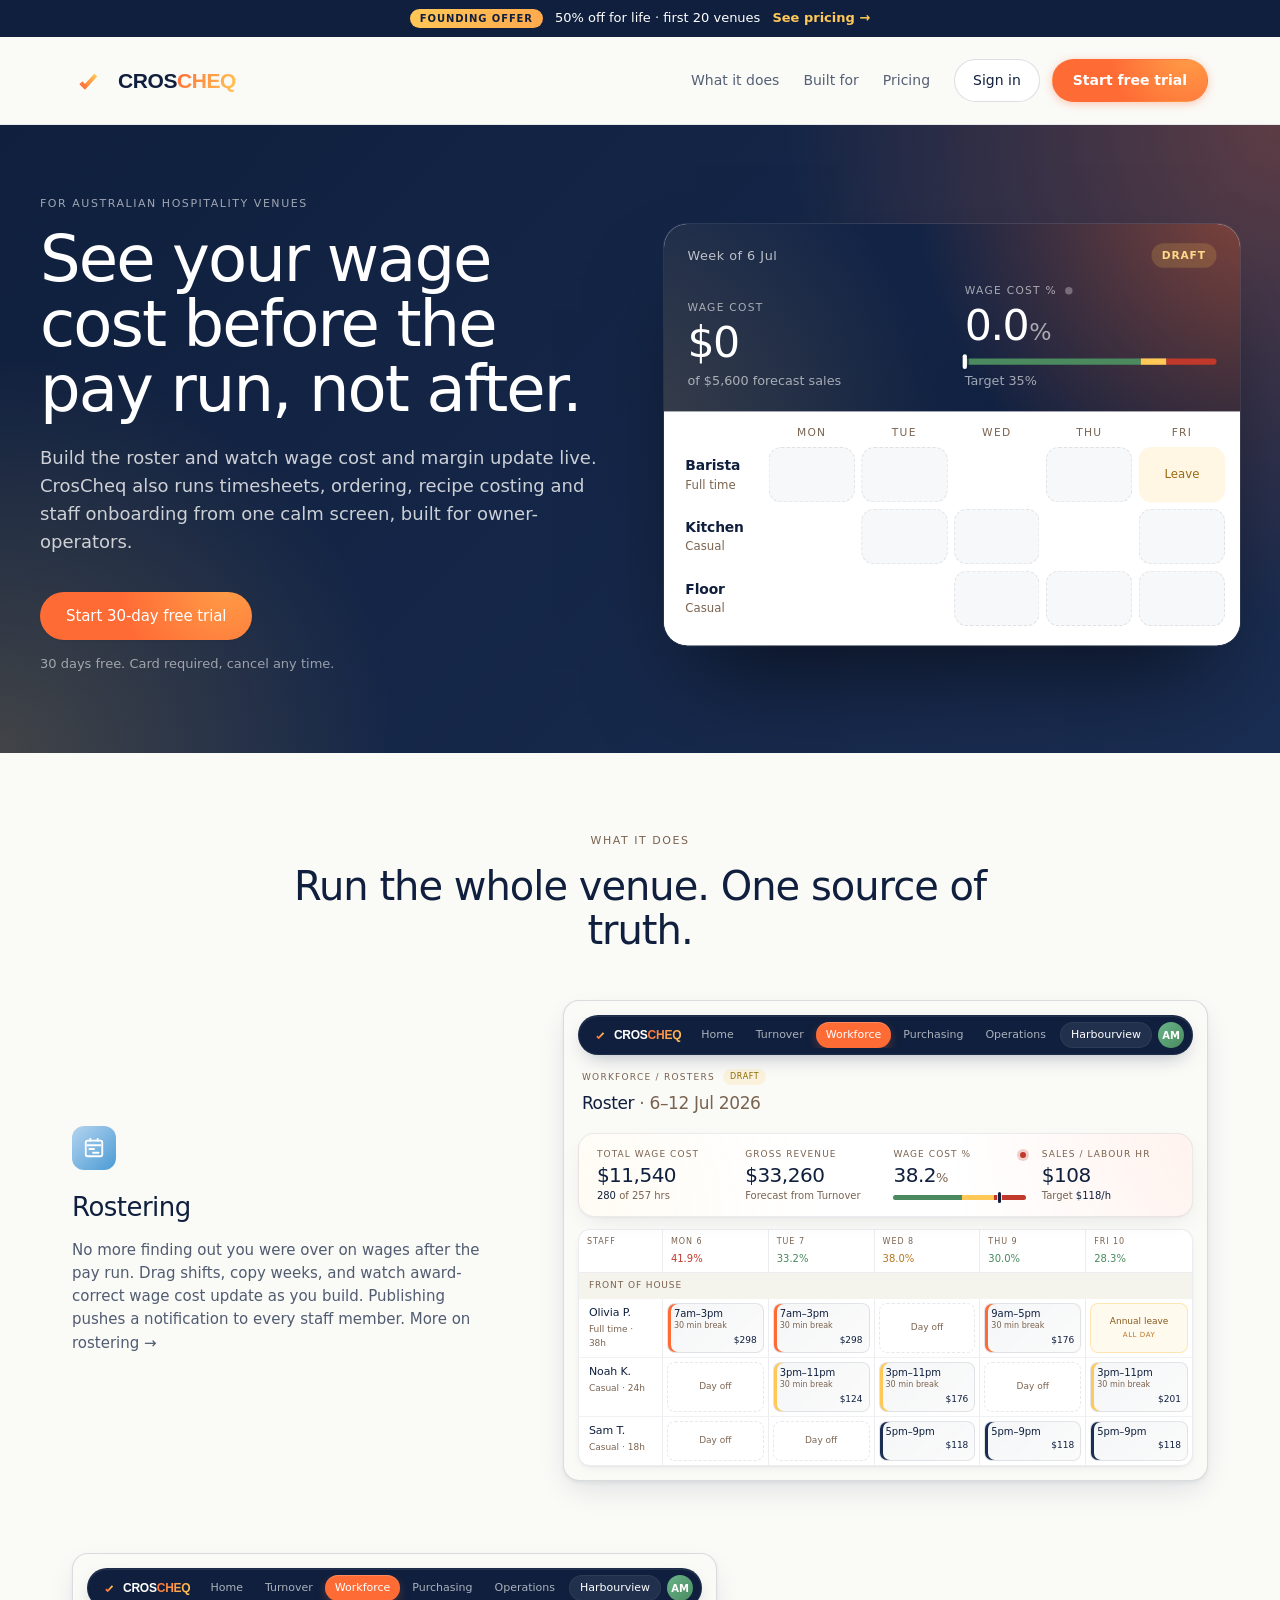
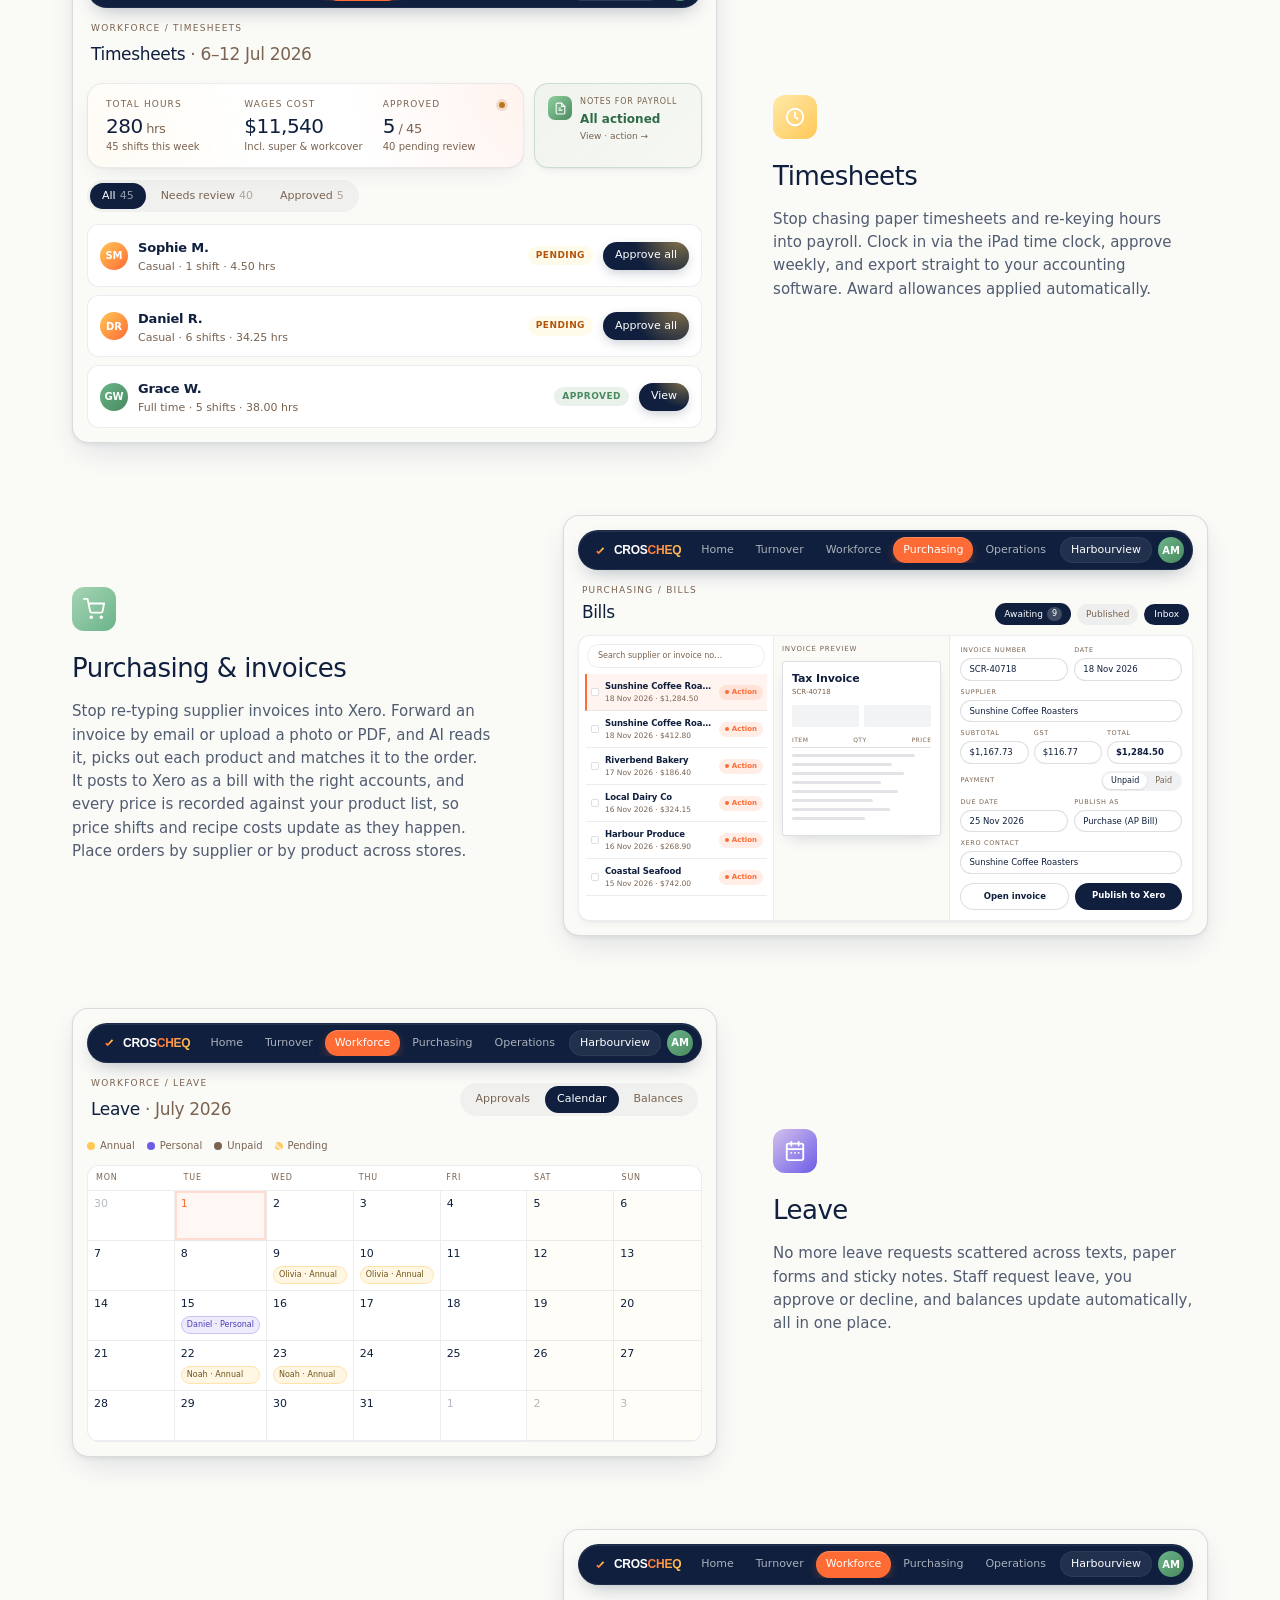
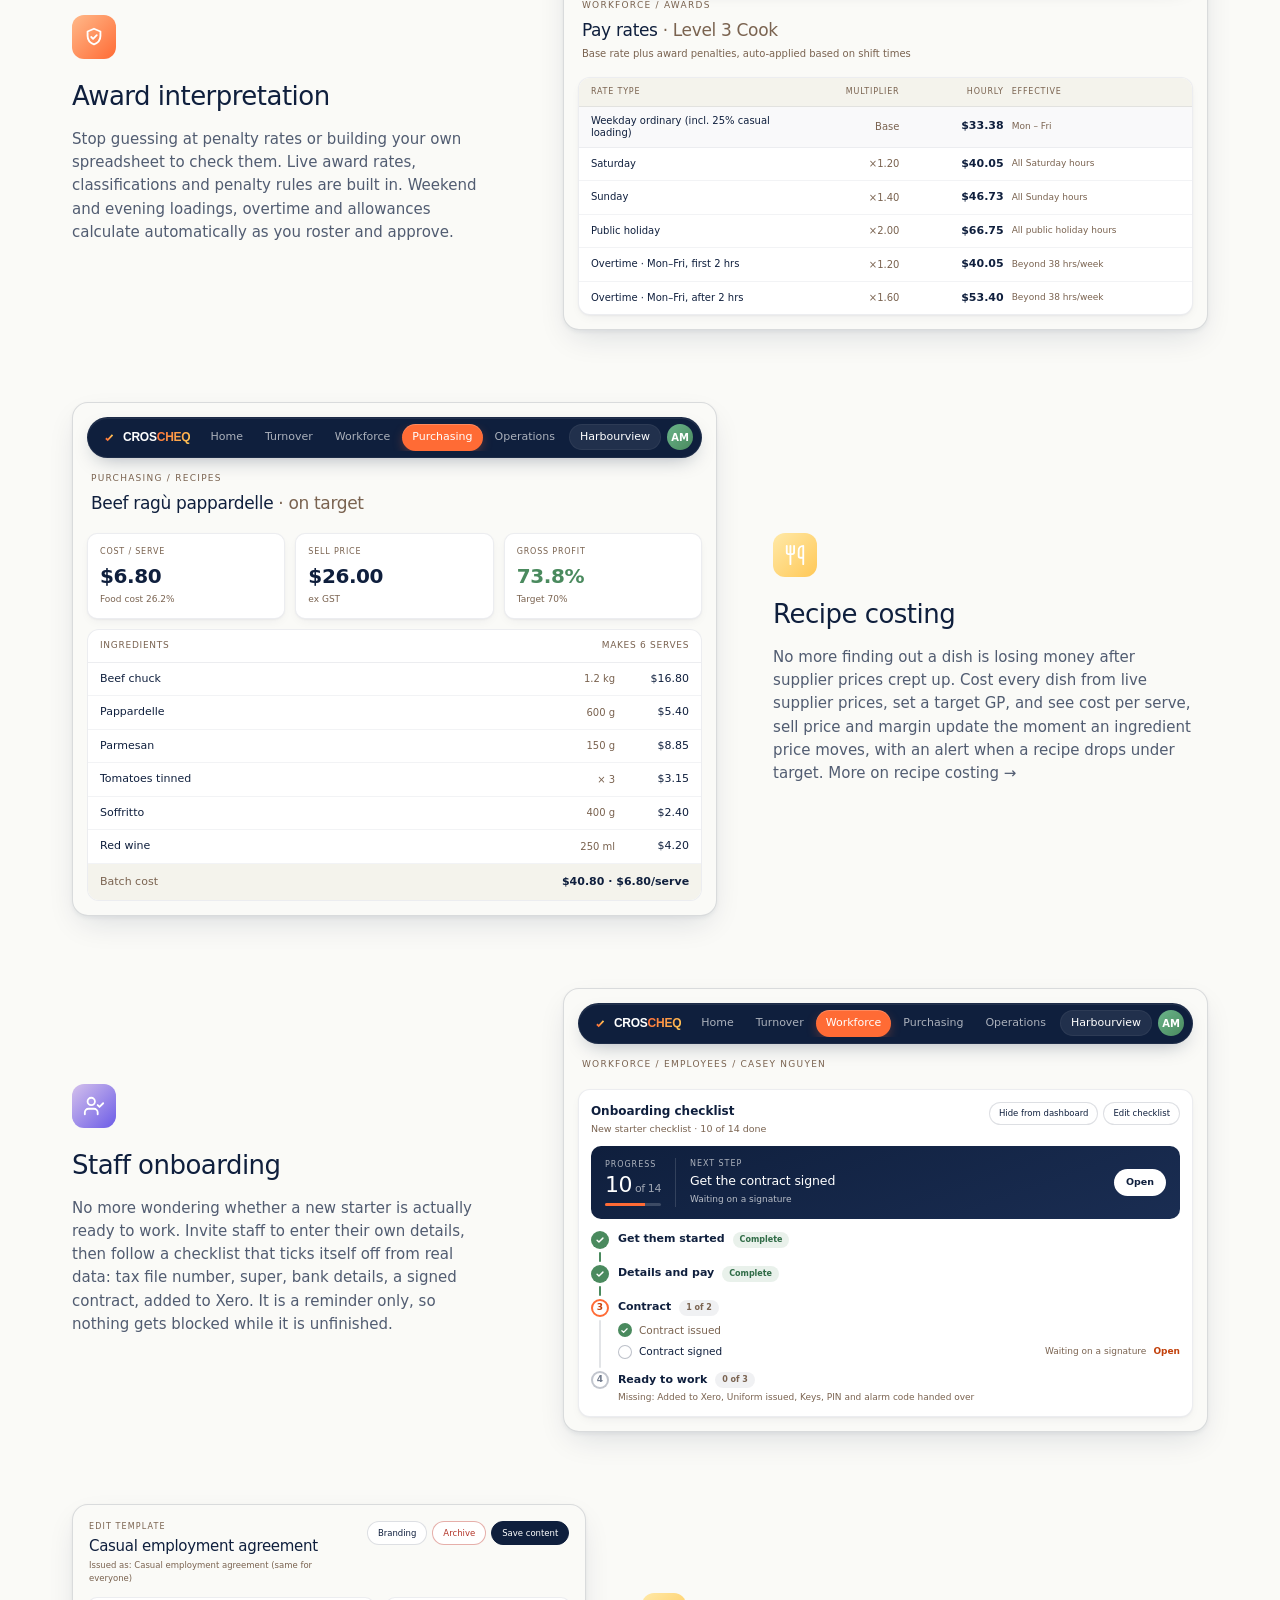
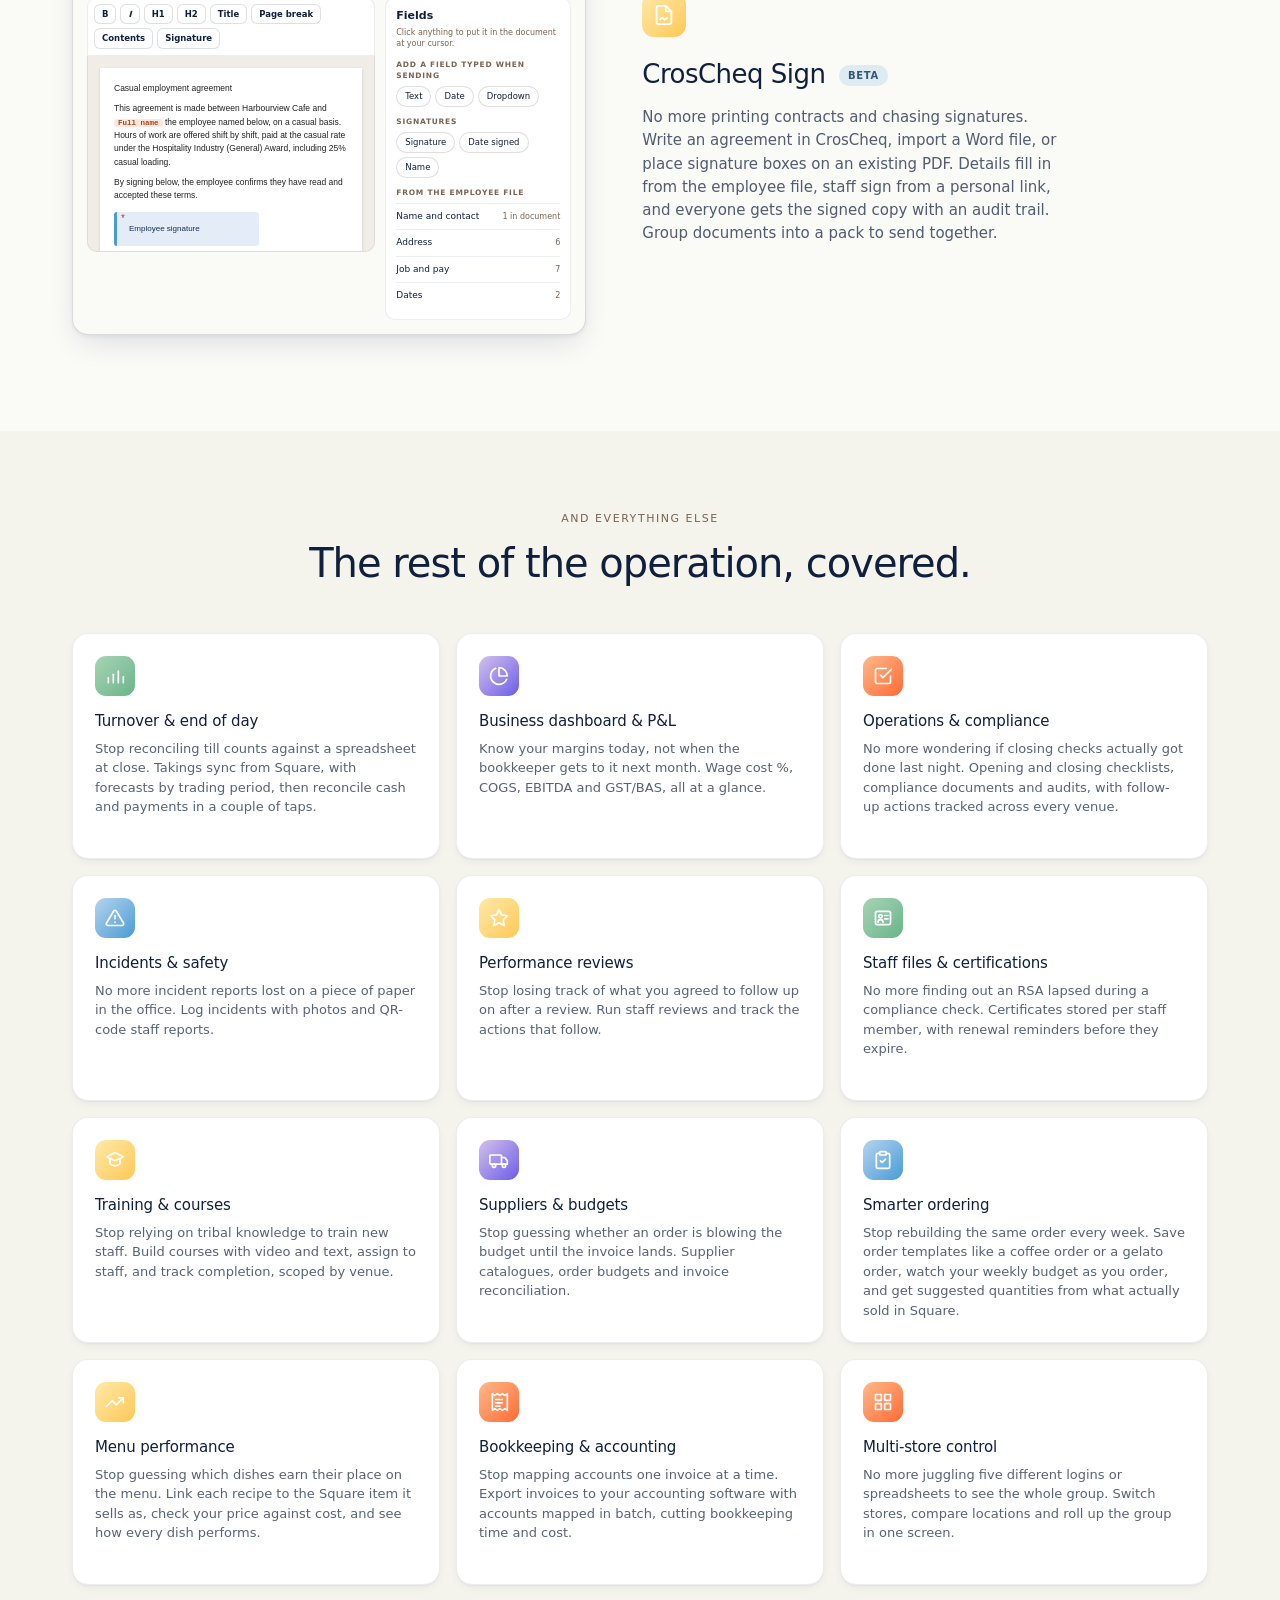
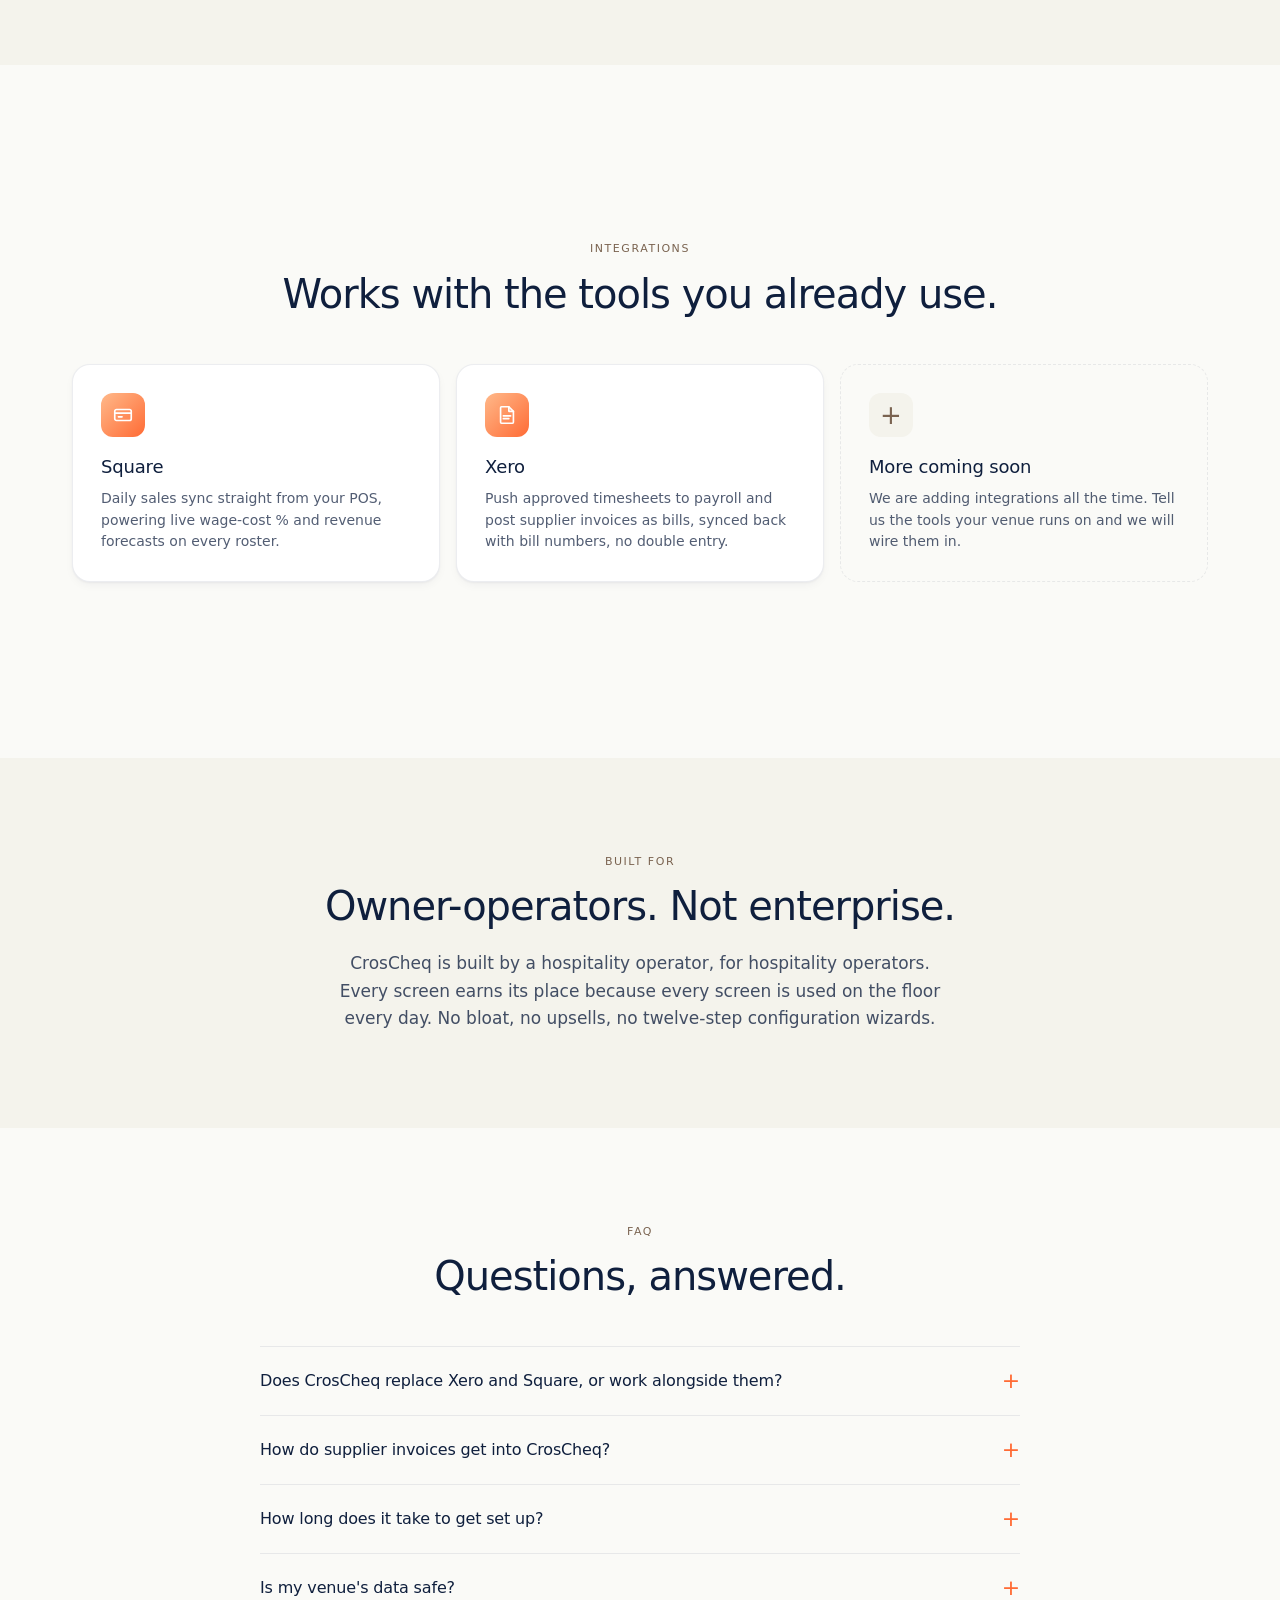
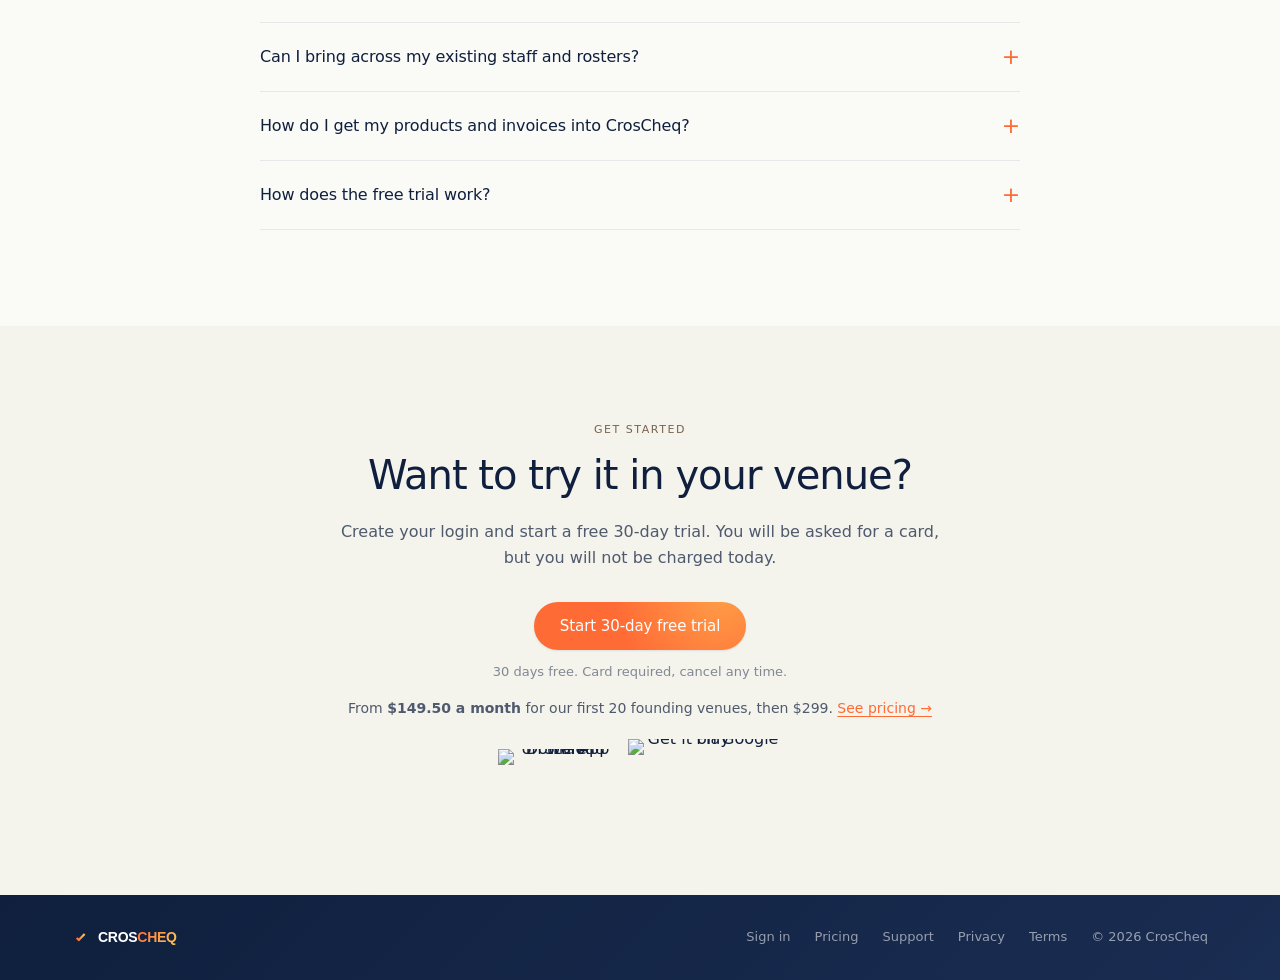
==== commit 14c08d00: "Expand feature pages and add invoice-to-Xero story - Feature pages: extra feature rows, "Who it's fo" ====
--- a/index.html
+++ b/index.html
@@ -25,7 +25,7 @@
   <link rel="preconnect" href="https://api.fontshare.com" crossorigin />
   <link href="https://api.fontshare.com/v2/css?f[]=general-sans@400,500,600&display=swap" rel="stylesheet" />
   <link href="https://api.fontshare.com/v2/css?f[]=space-grotesk@700&display=swap" rel="stylesheet" />
-  <link rel="stylesheet" href="styles.css?v=51" />
+  <link rel="stylesheet" href="styles.css?v=57" />
   <script type="application/ld+json">
   {
     "@context": "https://schema.org",
@@ -403,23 +403,17 @@
                 <path d="M1 1h4l2.68 13.39a2 2 0 0 0 2 1.61h9.72a2 2 0 0 0 2-1.61L23 6H6" />
               </svg>
             </div>
-            <h3 class="module-title">Purchasing</h3>
+            <h3 class="module-title">Purchasing &amp; invoices</h3>
             <p class="module-body">
-              Stop re-typing supplier invoices into a spreadsheet. Place orders
-              by supplier or by product across stores. AI reads the invoice,
-              matches it to the order, and posts it to your accounting software
-              as a bill.
+              Stop re-typing supplier invoices into Xero. Forward an invoice by email or upload a photo or PDF, and AI reads it, picks out each product and matches it to the order. It posts to Xero as a bill with the right accounts, and every price is recorded against your product list, so price shifts and recipe costs update as they happen. Place orders by supplier or by product across stores.
             </p>
           </div>
           <div class="feature-mock">
             <div class="app-window">
-              <div class="app-window-body" data-mock="purchasing">
+              <div class="app-window-body" data-mock="bills">
                 <div class="mk-nav">
                   <span class="mk-nav-brand">
-                    <svg viewBox="0 0 100 100" width="15" height="15" fill="none" aria-hidden="true">
-                      <defs><linearGradient id="tick-g5" x1="26" y1="67" x2="70" y2="33" gradientUnits="userSpaceOnUse"><stop offset="0" stop-color="#FF6B35"/><stop offset="1" stop-color="#FFC857"/></linearGradient></defs>
-                      <path d="M26 55 L38 67 L70 33" stroke="url(#tick-g5)" stroke-width="12" stroke-linecap="butt" stroke-linejoin="miter" stroke-miterlimit="12"/>
-                    </svg>
+                    <svg viewBox="0 0 100 100" width="15" height="15" fill="none" aria-hidden="true"><defs><linearGradient id="tick-gblh" x1="26" y1="67" x2="70" y2="33" gradientUnits="userSpaceOnUse"><stop offset="0" stop-color="#FF6B35"/><stop offset="1" stop-color="#FFC857"/></linearGradient></defs><path d="M26 55 L38 67 L70 33" stroke="url(#tick-gblh)" stroke-width="12" stroke-linecap="butt" stroke-linejoin="miter" stroke-miterlimit="12"/></svg>
                     <span class="wm">CROS<span class="cheq">CHEQ</span></span>
                   </span>
                   <span class="mk-nav-tabs">
@@ -435,44 +429,52 @@
                   </span>
                 </div>
 
-                <div class="mk-head">
-                  <div class="mk-crumb">Purchasing / Orders</div>
-                  <h4 class="mk-title">Place an order <span class="muted">· Riverside Provisions</span></h4>
-                </div>
-
-                <div class="mk-order">
-                  <div class="mk-order-items">
-                    <div class="mk-oi-head"><span>Product</span><span>Qty</span><span>Line total</span></div>
-                    <div class="mk-oi-row">
-                      <span><div class="mk-oi-prod">Olive oil 4L</div><div class="mk-oi-sku">SKU 21926</div></span>
-                      <span class="mk-oi-stepper"><span class="mk-oi-step">−</span><span class="mk-oi-qty">6</span><span class="mk-oi-step">+</span></span>
-                      <span class="mk-oi-total"><div class="lt">$214.80</div><div class="up">$35.80/ea · GST-free</div></span>
-                    </div>
-                    <div class="mk-oi-row">
-                      <span><div class="mk-oi-prod">Plain flour 12.5kg</div><div class="mk-oi-sku">SKU 14127</div></span>
-                      <span class="mk-oi-stepper"><span class="mk-oi-step">−</span><span class="mk-oi-qty">8</span><span class="mk-oi-step">+</span></span>
-                      <span class="mk-oi-total"><div class="lt">$176.00</div><div class="up">$22.00/ea · GST-free</div></span>
-                    </div>
-                    <div class="mk-oi-row">
-                      <span><div class="mk-oi-prod">Tomatoes tinned</div><div class="mk-oi-sku">SKU 18510</div></span>
-                      <span class="mk-oi-stepper"><span class="mk-oi-step">−</span><span class="mk-oi-qty">24</span><span class="mk-oi-step">+</span></span>
-                      <span class="mk-oi-total"><div class="lt">$92.40</div><div class="up">$3.85/ea · GST-free</div></span>
-                    </div>
-                    <div class="mk-oi-row">
-                      <span><div class="mk-oi-prod">Butter unsalted 500g</div><div class="mk-oi-sku">SKU 14127</div></span>
-                      <span class="mk-oi-stepper"><span class="mk-oi-step">−</span><span class="mk-oi-qty">10</span><span class="mk-oi-step">+</span></span>
-                      <span class="mk-oi-total"><div class="lt">$83.30</div><div class="up">$8.33/ea · GST-free</div></span>
-                    </div>
-                  </div>
-
-                  <div class="mk-summary">
-                    <div class="mk-summary-title">Summary</div>
-                    <div class="mk-sum-label">Delivery date</div>
-                    <div class="mk-sum-date">Wed, 8 Jul 2026</div>
-                    <div class="mk-sum-row"><span>Subtotal (ex GST)</span><span>$566.50</span></div>
-                    <div class="mk-sum-row"><span>GST</span><span>$0.00</span></div>
-                    <div class="mk-sum-row total"><span>Total</span><span>$566.50</span></div>
-                    <div class="mk-sum-btn">Send to supplier →</div>
+                <div class="mk-bl-head">
+                  <div>
+                    <div class="mk-crumb">Purchasing / Bills</div>
+                    <h4 class="mk-title">Bills</h4>
+                  </div>
+                  <div class="mk-bl-tabs"><span class="mk-bl-seg on">Awaiting <i>9</i></span><span class="mk-bl-seg">Published</span><span class="mk-bl-inbox">Inbox</span></div>
+                </div>
+
+                <div class="mk-bl-card">
+                  <div class="mk-bl-list">
+                    <div class="mk-bl-search">Search supplier or invoice no…</div>
+                    <div class="mk-bl-row on"><span class="mk-bl-sel"></span><div class="mk-bl-nm"><div class="n">Sunshine Coffee Roasters</div><div class="s">18 Nov 2026 · $1,284.50</div></div><span class="mk-bl-chip">Action</span></div>
+                    <div class="mk-bl-row"><span class="mk-bl-sel"></span><div class="mk-bl-nm"><div class="n">Sunshine Coffee Roasters</div><div class="s">18 Nov 2026 · $412.80</div></div><span class="mk-bl-chip">Action</span></div>
+                    <div class="mk-bl-row"><span class="mk-bl-sel"></span><div class="mk-bl-nm"><div class="n">Riverbend Bakery</div><div class="s">17 Nov 2026 · $186.40</div></div><span class="mk-bl-chip">Action</span></div>
+                    <div class="mk-bl-row"><span class="mk-bl-sel"></span><div class="mk-bl-nm"><div class="n">Local Dairy Co</div><div class="s">16 Nov 2026 · $324.15</div></div><span class="mk-bl-chip">Action</span></div>
+                    <div class="mk-bl-row"><span class="mk-bl-sel"></span><div class="mk-bl-nm"><div class="n">Harbour Produce</div><div class="s">16 Nov 2026 · $268.90</div></div><span class="mk-bl-chip">Action</span></div>
+                    <div class="mk-bl-row"><span class="mk-bl-sel"></span><div class="mk-bl-nm"><div class="n">Coastal Seafood</div><div class="s">15 Nov 2026 · $742.00</div></div><span class="mk-bl-chip">Action</span></div>
+                  </div>
+                  <div class="mk-bl-prev">
+                    <div class="mk-bl-lbl">Invoice preview</div>
+                    <div class="mk-bl-paper">
+                      <div class="pt">Tax Invoice</div>
+                      <div class="pn">SCR-40718</div>
+                      <div class="mk-bl-boxes"><span></span><span></span></div>
+                      <div class="mk-bl-th"><span>Item</span><span>Qty</span><span>Price</span></div>
+                      <div class="mk-bl-bar" style="width:88%"></div><div class="mk-bl-bar" style="width:72%"></div><div class="mk-bl-bar" style="width:80%"></div><div class="mk-bl-bar" style="width:64%"></div><div class="mk-bl-bar" style="width:76%"></div><div class="mk-bl-bar" style="width:58%"></div><div class="mk-bl-bar" style="width:70%"></div><div class="mk-bl-bar" style="width:52%"></div>
+                    </div>
+                  </div>
+                  <div class="mk-bl-form">
+                    <div class="mk-bl-two">
+                      <div class="f"><label>Invoice number</label><div class="fi">SCR-40718</div></div>
+                      <div class="f"><label>Date</label><div class="fi">18 Nov 2026</div></div>
+                    </div>
+                    <div class="f"><label>Supplier</label><div class="fi">Sunshine Coffee Roasters</div></div>
+                    <div class="mk-bl-three">
+                      <div class="f"><label>Subtotal</label><div class="fi">$1,167.73</div></div>
+                      <div class="f"><label>GST</label><div class="fi">$116.77</div></div>
+                      <div class="f"><label>Total</label><div class="fi b">$1,284.50</div></div>
+                    </div>
+                    <div class="mk-bl-pay"><label>Payment</label><span class="mk-bl-toggle"><span class="on">Unpaid</span><span>Paid</span></span></div>
+                    <div class="mk-bl-two">
+                      <div class="f"><label>Due date</label><div class="fi">25 Nov 2026</div></div>
+                      <div class="f"><label>Publish as</label><div class="fi">Purchase (AP Bill)</div></div>
+                    </div>
+                    <div class="f"><label>Xero contact</label><div class="fi">Sunshine Coffee Roasters</div></div>
+                    <div class="mk-bl-btns"><span class="ghost">Open invoice</span><span class="primary">Publish to Xero</span></div>
                   </div>
                 </div>
               </div>
@@ -1125,6 +1127,10 @@
           <details class="faq-item">
             <summary>Does CrosCheq replace Xero and Square, or work alongside them?</summary>
             <p>Alongside. CrosCheq pulls sales straight from your POS and syncs wages through to Xero. Square is the only POS we integrate with today, and Xero is the only accounting platform, with more on the way. You keep the accounting and payments tools you already use. Rostering, wage cost, purchasing and award interpretation happen in CrosCheq.</p>
+          </details>
+                    <details class="faq-item">
+            <summary>How do supplier invoices get into CrosCheq?</summary>
+            <p>Forward them by email or upload a photo or PDF. AI reads each invoice, picks out the products, and prepares it to publish to Xero as a bill. Prices are recorded against your product list, so you see price shifts and recipe costs change as they happen.</p>
           </details>
           <details class="faq-item">
             <summary>How long does it take to get set up?</summary>
@@ -1159,6 +1165,7 @@
         </p>
         <a href="https://app.croscheq.com/get-started" class="btn-primary" data-trial-cta>Start 30-day free trial</a>
         <p class="contact-note">30 days free. Card required, cancel any time.</p>
+        <p class="contact-price">From <strong>$149.50 a month</strong> for our first 20 founding venues, then $299. <a href="pricing.html">See pricing →</a></p>
         <div class="store-badges">
           <a class="store-badge app-store" href="https://apps.apple.com/app/id6781569242" aria-label="Download on the App Store">
             <img src="assets/app-store-badge.svg" alt="Download on the App Store" width="138" height="46">
--- a/styles.css
+++ b/styles.css
@@ -1518,3 +1518,76 @@
   .hero-compact + .pricing { margin-top: -56px; padding-top: 0; }
 }
 .hero-compact .hero-inner { max-width: 900px; }
+
+/* Feature sub-pages: stack the row on phones (the solo rule above is more specific than the global one) */
+@media (max-width: 760px) {
+  .features-solo .feature-row { grid-template-columns: minmax(0, 1fr); }
+}
+
+/* ── Feature pages: who it's for, related, price line ──────────── */
+.who { max-width: 1200px; margin: 0 auto 96px; padding: 0 32px; }
+.who-grid { display: grid; grid-template-columns: repeat(3, minmax(0, 1fr)); gap: 16px; }
+.who-card { background: var(--white); border: 1px solid var(--line); border-radius: 16px; padding: 22px; box-shadow: var(--shadow-sm); }
+.who-card h3 { margin: 0 0 6px; font-size: 17px; font-weight: 600; letter-spacing: -0.015em; }
+.who-card p { margin: 0; font-size: 15px; line-height: 1.55; color: rgba(15, 31, 61, 0.72); }
+.more-inline { margin-bottom: 96px; }
+.related { max-width: 1200px; margin: 0 auto 96px; padding: 0 32px; }
+.related-grid { display: grid; grid-template-columns: repeat(3, minmax(0, 1fr)); gap: 16px; }
+.related-card { display: flex; flex-direction: column; gap: 6px; background: var(--white); border: 1px solid var(--line); border-radius: 16px; padding: 22px; box-shadow: var(--shadow-sm); transition: transform 0.15s, box-shadow 0.15s; }
+.related-card:hover { transform: translateY(-2px); box-shadow: var(--shadow-md); }
+.related-card h3 { margin: 0; font-size: 17px; font-weight: 600; letter-spacing: -0.015em; }
+.related-card p { margin: 0; font-size: 15px; line-height: 1.55; color: rgba(15, 31, 61, 0.72); flex: 1; }
+.related-go { margin-top: 6px; font-size: 14px; font-weight: 500; color: var(--orange); }
+.contact-price { margin: 16px 0 0; font-size: 14px; color: rgba(15, 31, 61, 0.72); }
+.contact-price a { color: var(--orange); font-weight: 500; text-decoration: underline; text-underline-offset: 3px; }
+@media (max-width: 760px) {
+  .who, .related { padding: 0 16px; margin-bottom: 64px; }
+  .who-grid, .related-grid { grid-template-columns: minmax(0, 1fr); }
+  .more-inline { margin-bottom: 64px; }
+}
+
+/* ── Bills mockup (Xero page): list / invoice preview / publish form ── */
+.mk-bl-head { display: flex; align-items: flex-end; justify-content: space-between; gap: 10px; padding: 14px 4px 0; }
+.mk-bl-head .mk-crumb { margin-bottom: 2px; }
+.mk-bl-tabs { display: flex; align-items: center; gap: 6px; }
+.mk-bl-seg { display: inline-flex; align-items: center; gap: 4px; padding: 4px 9px; font-size: 9px; font-weight: 500; color: var(--warm-grey); background: rgba(15, 31, 61, 0.05); border-radius: 999px; }
+.mk-bl-seg.on { background: var(--navy); color: #fff; }
+.mk-bl-seg i { font-style: normal; font-size: 8px; padding: 1px 5px; border-radius: 999px; background: rgba(255, 255, 255, 0.2); }
+.mk-bl-inbox { padding: 4px 10px; font-size: 9px; font-weight: 500; color: #fff; background: var(--navy); border-radius: 999px; }
+.mk-bl-card { display: grid; grid-template-columns: 1.05fr 0.95fr 1.3fr; margin-top: 10px; background: #fff; border: 1px solid var(--line); border-radius: 12px; box-shadow: var(--shadow-sm); overflow: hidden; }
+.mk-bl-list { padding: 8px 6px; border-right: 1px solid var(--line); min-width: 0; }
+.mk-bl-search { margin: 0 2px 6px; padding: 5px 10px; font-size: 8px; color: var(--warm-grey); border: 1px solid var(--line); border-radius: 999px; }
+.mk-bl-row { display: flex; align-items: center; gap: 6px; padding: 6px 4px; border-bottom: 1px solid var(--line); border-left: 2px solid transparent; }
+.mk-bl-row.on { background: rgba(255, 107, 53, 0.07); border-left-color: var(--orange); }
+.mk-bl-sel { flex: none; width: 8px; height: 8px; border: 1px solid var(--line-strong); border-radius: 2px; background: #fff; }
+.mk-bl-nm { flex: 1; min-width: 0; }
+.mk-bl-nm .n { font-size: 8.5px; font-weight: 600; color: var(--navy); white-space: nowrap; overflow: hidden; text-overflow: ellipsis; letter-spacing: -0.01em; }
+.mk-bl-nm .s { font-size: 7.5px; color: var(--warm-grey); font-feature-settings: 'tnum'; }
+.mk-bl-chip { flex: none; display: inline-flex; align-items: center; gap: 3px; padding: 2px 6px; font-size: 7px; font-weight: 600; color: var(--orange); background: var(--orange-tint); border-radius: 999px; }
+.mk-bl-chip::before { content: ''; width: 4px; height: 4px; border-radius: 50%; background: var(--orange); }
+.mk-bl-prev { padding: 8px; border-right: 1px solid var(--line); background: var(--off-white); min-width: 0; }
+.mk-bl-lbl { margin-bottom: 6px; font-size: 7px; font-weight: 500; letter-spacing: 0.12em; text-transform: uppercase; color: var(--warm-grey); }
+.mk-bl-paper { background: #fff; border: 1px solid var(--line-strong); border-radius: 3px; box-shadow: 0 6px 16px -8px rgba(15, 31, 61, 0.25); padding: 9px; }
+.mk-bl-paper .pt { font-size: 11px; font-weight: 600; letter-spacing: -0.01em; color: var(--navy); }
+.mk-bl-paper .pn { font-size: 7px; color: var(--warm-grey); margin-bottom: 7px; }
+.mk-bl-boxes { display: grid; grid-template-columns: 1fr 1fr; gap: 5px; margin-bottom: 8px; }
+.mk-bl-boxes span { height: 22px; border-radius: 2px; background: rgba(15, 31, 61, 0.05); }
+.mk-bl-th { display: flex; justify-content: space-between; padding-bottom: 3px; margin-bottom: 4px; font-size: 6px; letter-spacing: 0.08em; text-transform: uppercase; color: var(--warm-grey); border-bottom: 1px solid var(--line-strong); }
+.mk-bl-bar { height: 3px; margin: 6px 0; border-radius: 2px; background: rgba(15, 31, 61, 0.12); }
+.mk-bl-form { padding: 10px; display: grid; gap: 7px; align-content: start; min-width: 0; }
+.mk-bl-two { display: grid; grid-template-columns: 1fr 1fr; gap: 6px; }
+.mk-bl-three { display: grid; grid-template-columns: 1fr 1fr 1.1fr; gap: 5px; }
+.mk-bl-form .f { min-width: 0; }
+.mk-bl-form label { display: block; margin-bottom: 2px; font-size: 6.5px; font-weight: 500; letter-spacing: 0.1em; text-transform: uppercase; color: var(--warm-grey); }
+.mk-bl-form .fi { padding: 4px 8px; font-size: 8.5px; color: var(--navy); border: 1px solid var(--line-strong); border-radius: 999px; background: #fff; white-space: nowrap; overflow: hidden; text-overflow: ellipsis; font-feature-settings: 'tnum'; }
+.mk-bl-form .fi.b { font-weight: 600; }
+.mk-bl-pay { display: flex; align-items: center; justify-content: space-between; }
+.mk-bl-pay label { margin: 0; }
+.mk-bl-toggle { display: inline-flex; padding: 2px; background: rgba(15, 31, 61, 0.06); border-radius: 999px; font-size: 8px; font-weight: 500; color: var(--warm-grey); }
+.mk-bl-toggle span { padding: 2px 8px; border-radius: 999px; }
+.mk-bl-toggle .on { background: #fff; color: var(--navy); box-shadow: 0 1px 2px rgba(15, 31, 61, 0.12); }
+.mk-bl-btns { display: flex; gap: 6px; margin-top: 2px; }
+.mk-bl-btns span { flex: 1; text-align: center; padding: 6px 8px; font-size: 8.5px; font-weight: 600; border-radius: 999px; }
+.mk-bl-btns .ghost { color: var(--navy); border: 1px solid var(--line-strong); background: #fff; }
+.mk-bl-btns .primary { color: #fff; background: var(--navy); }
+.mk-bl-paper { min-height: 172px; }
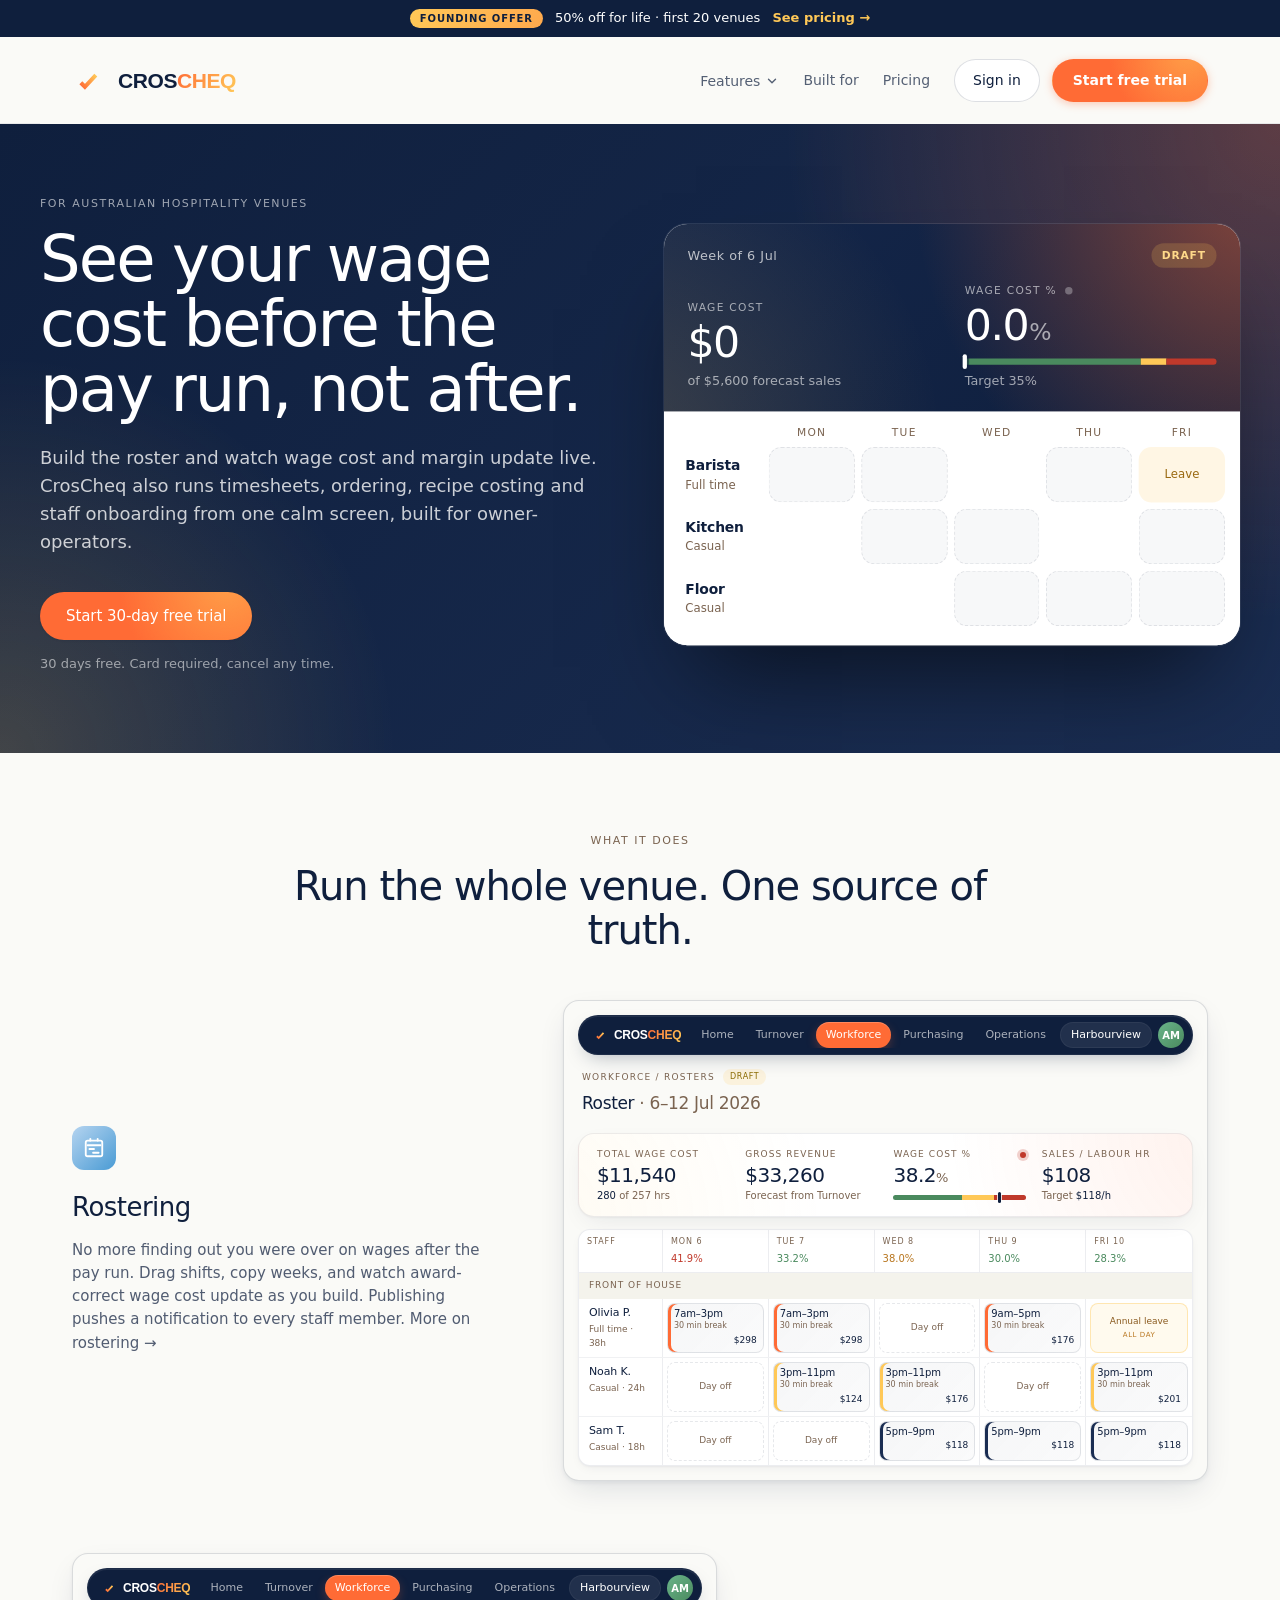
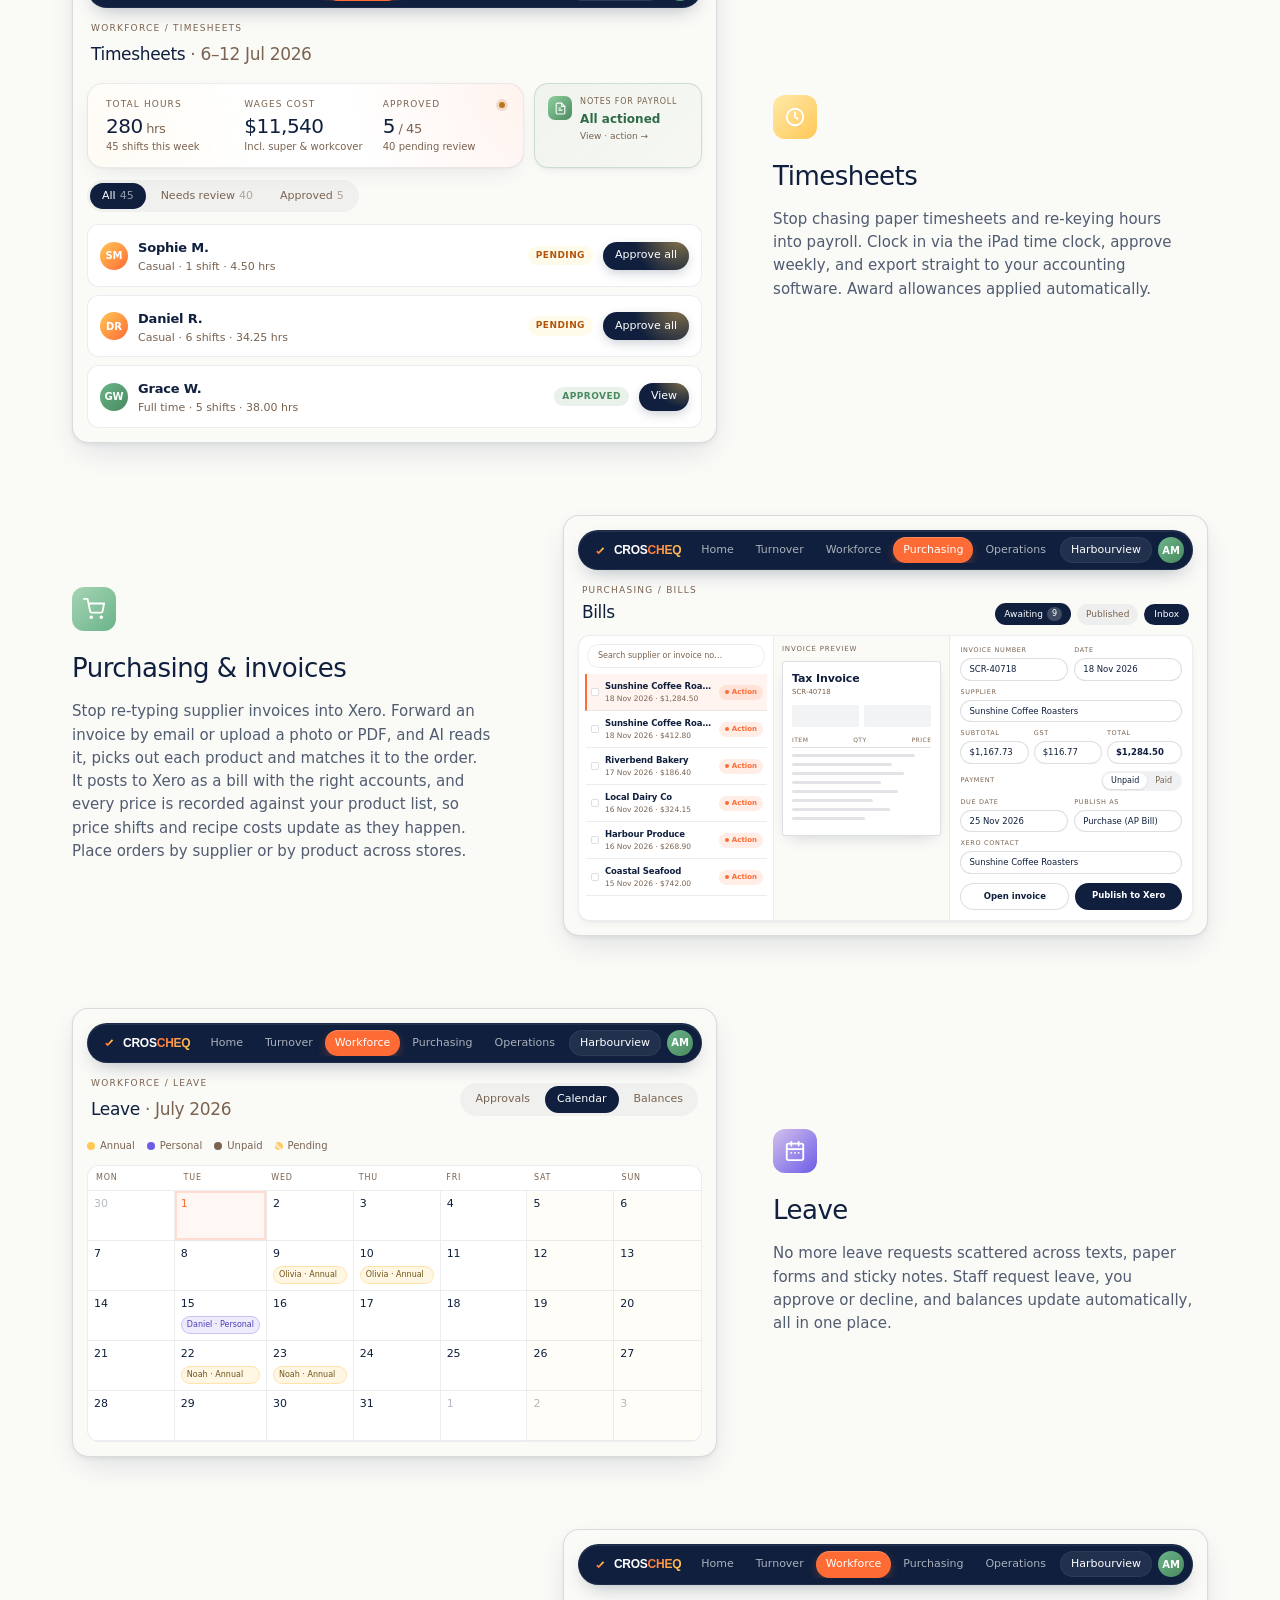
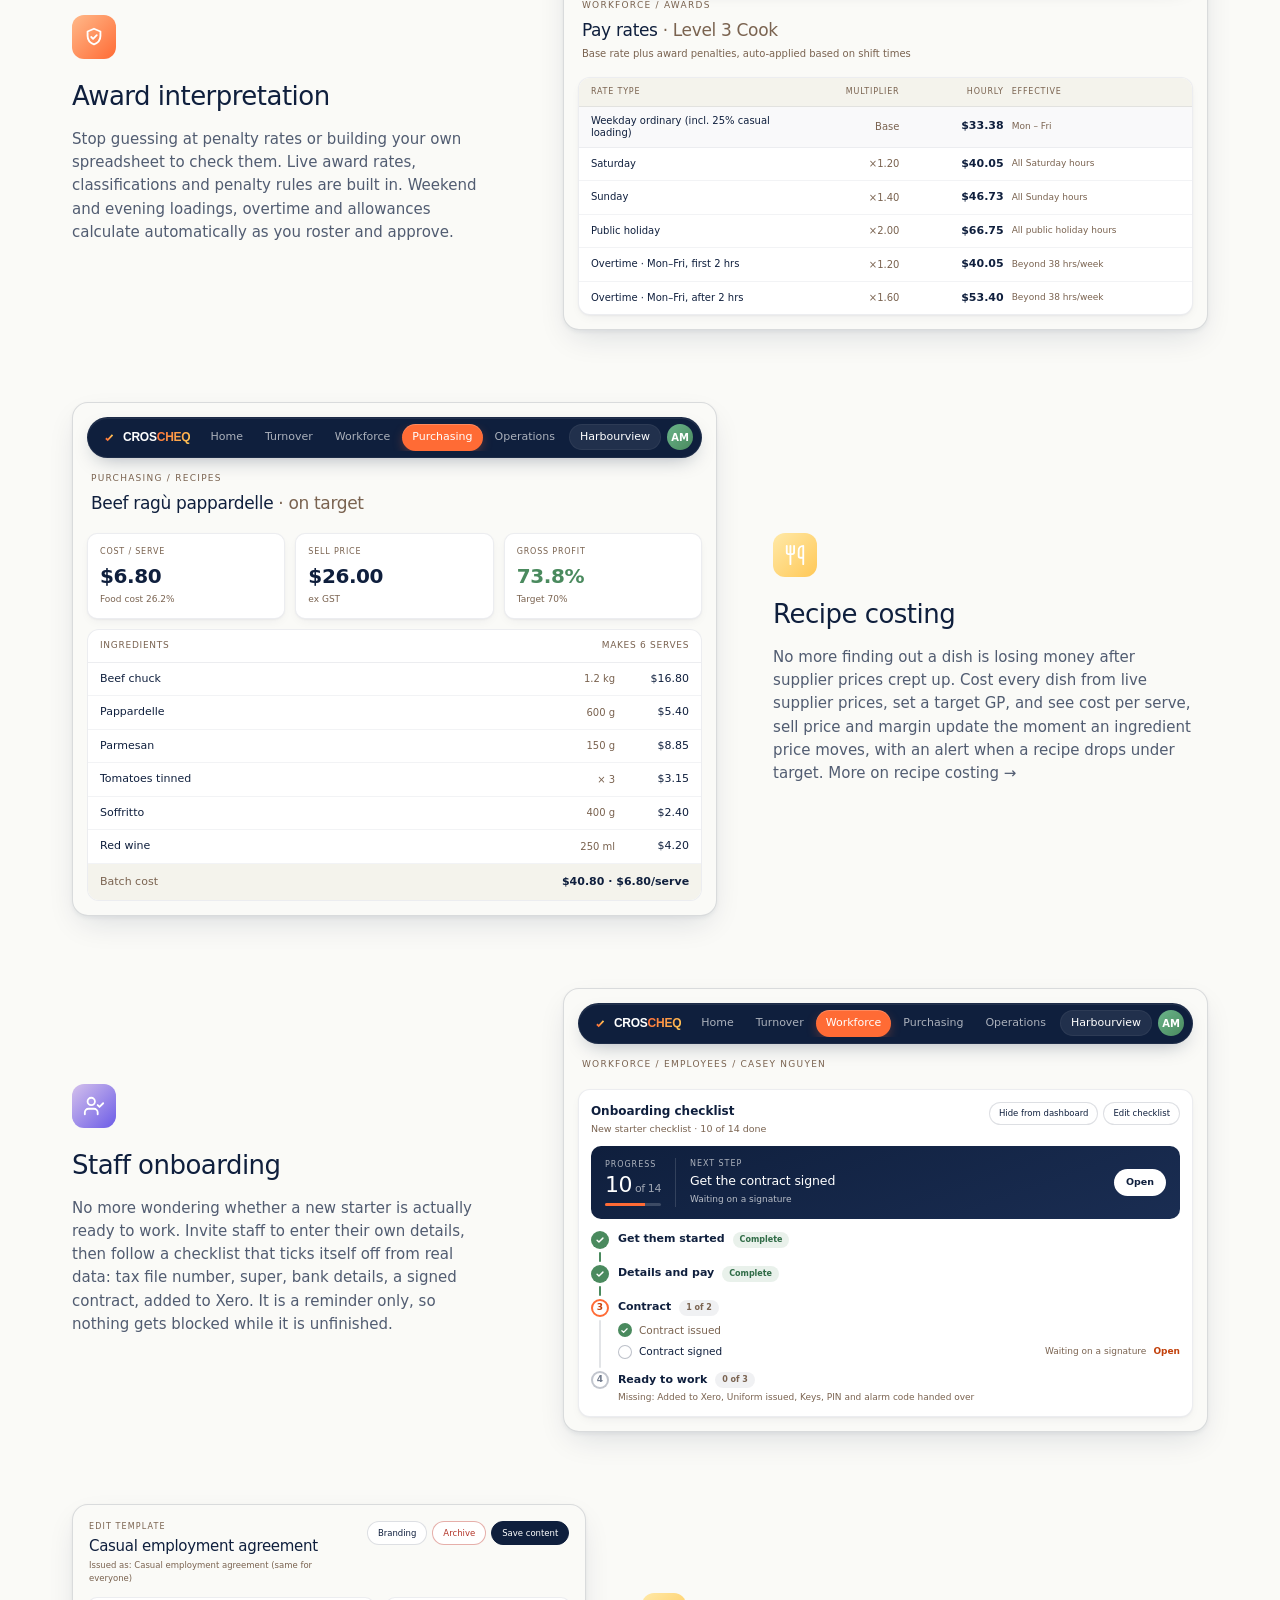
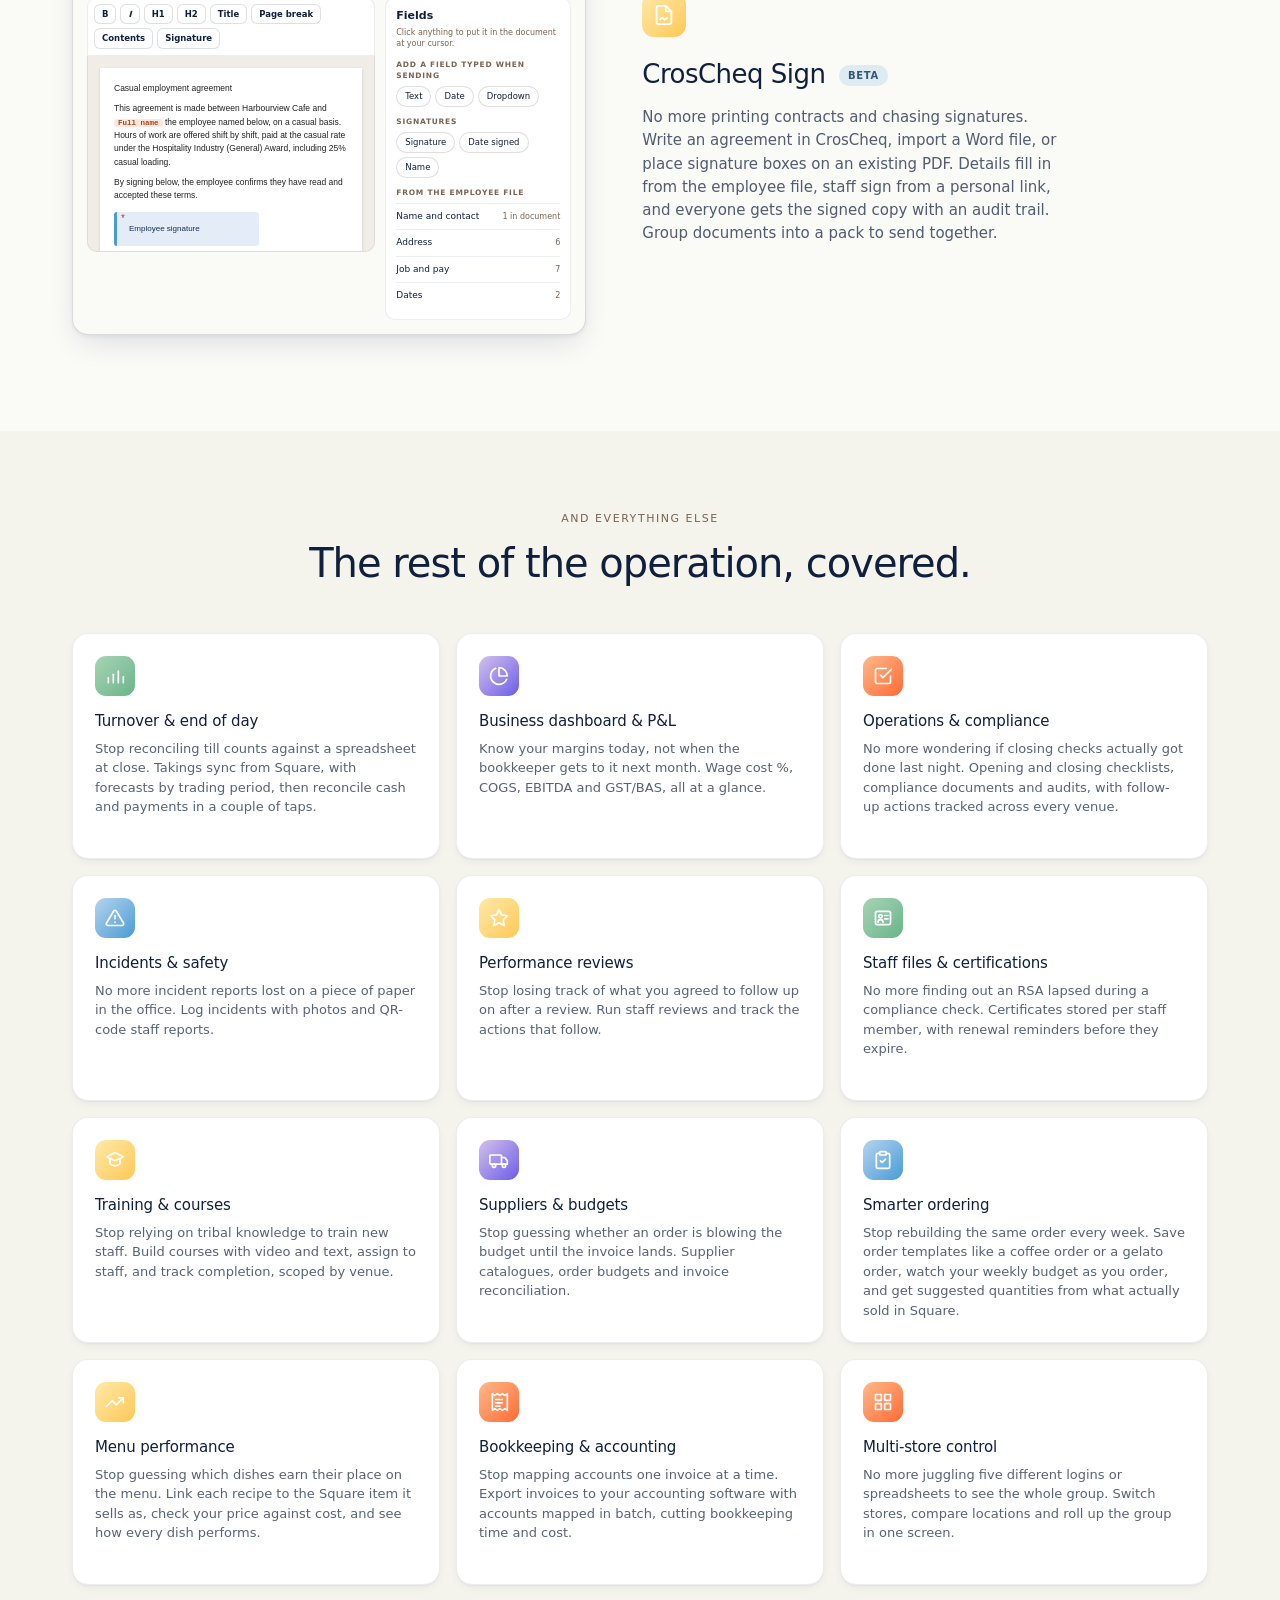
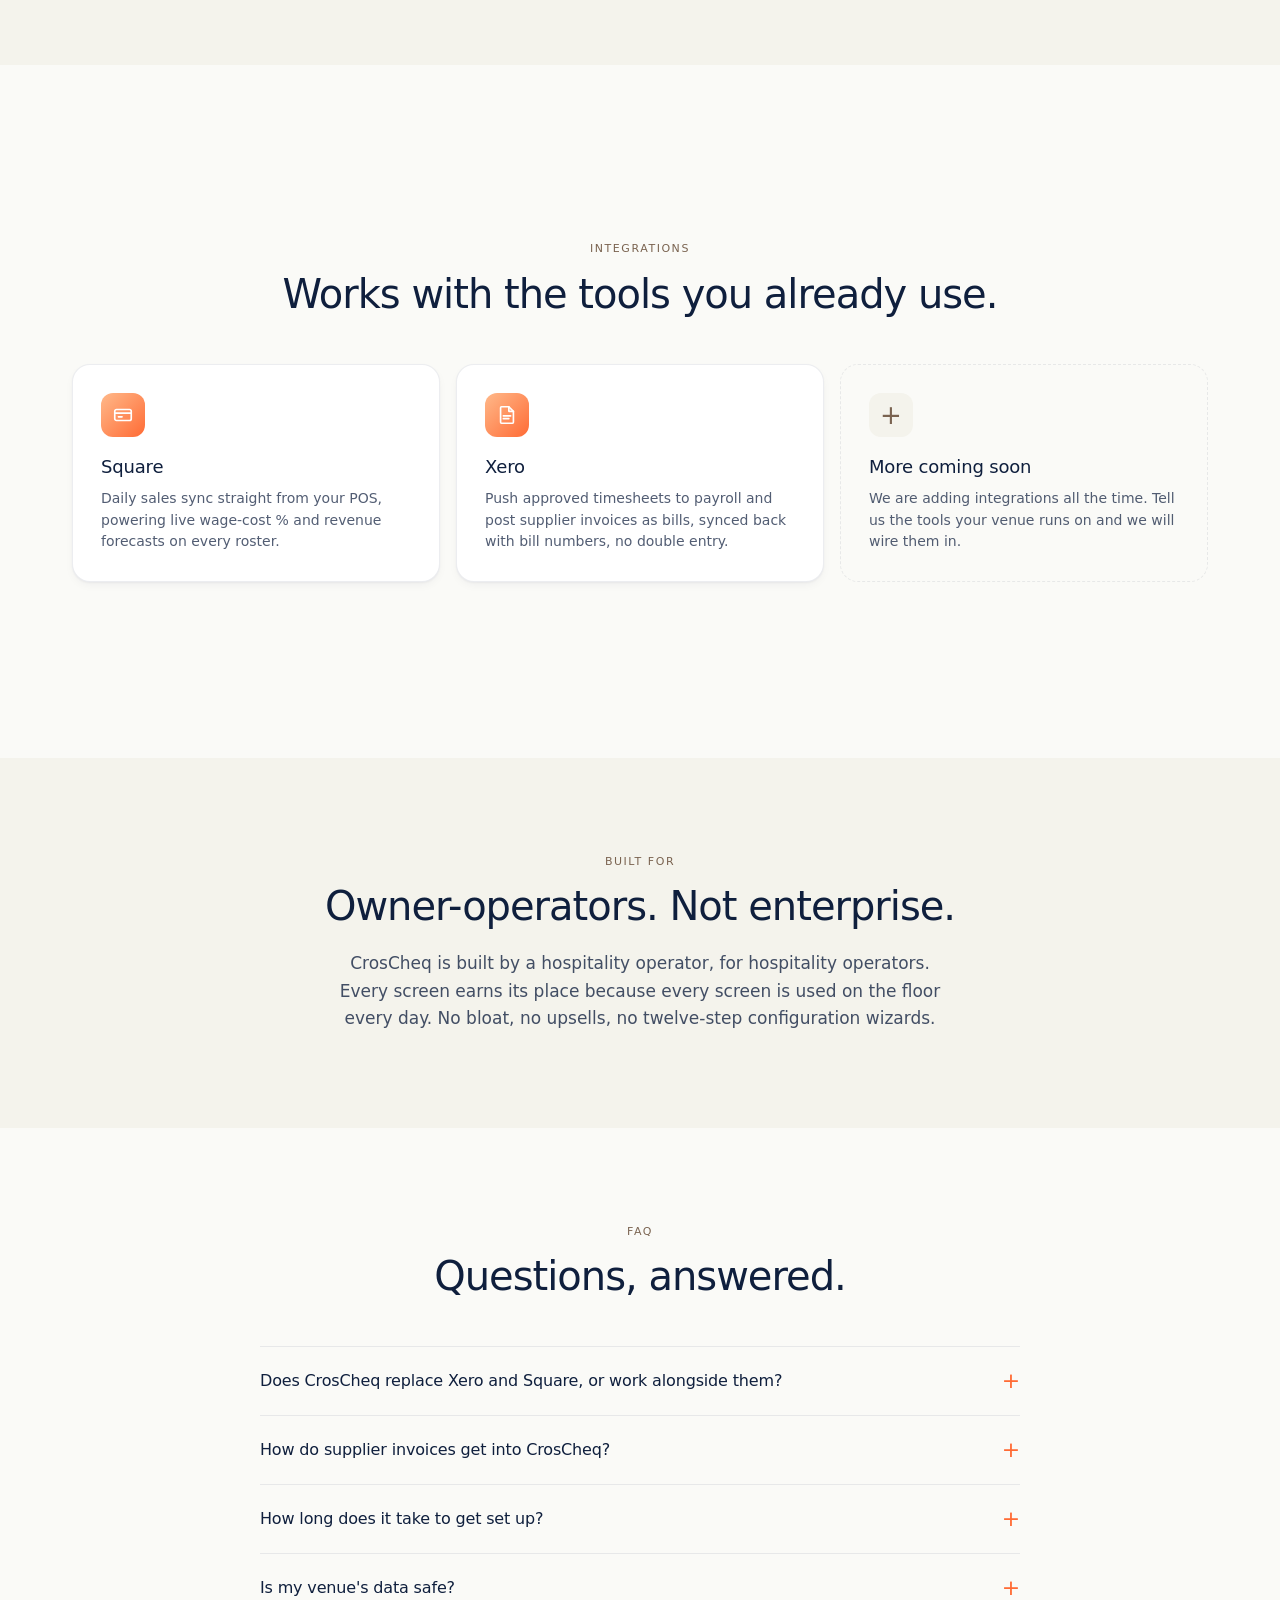
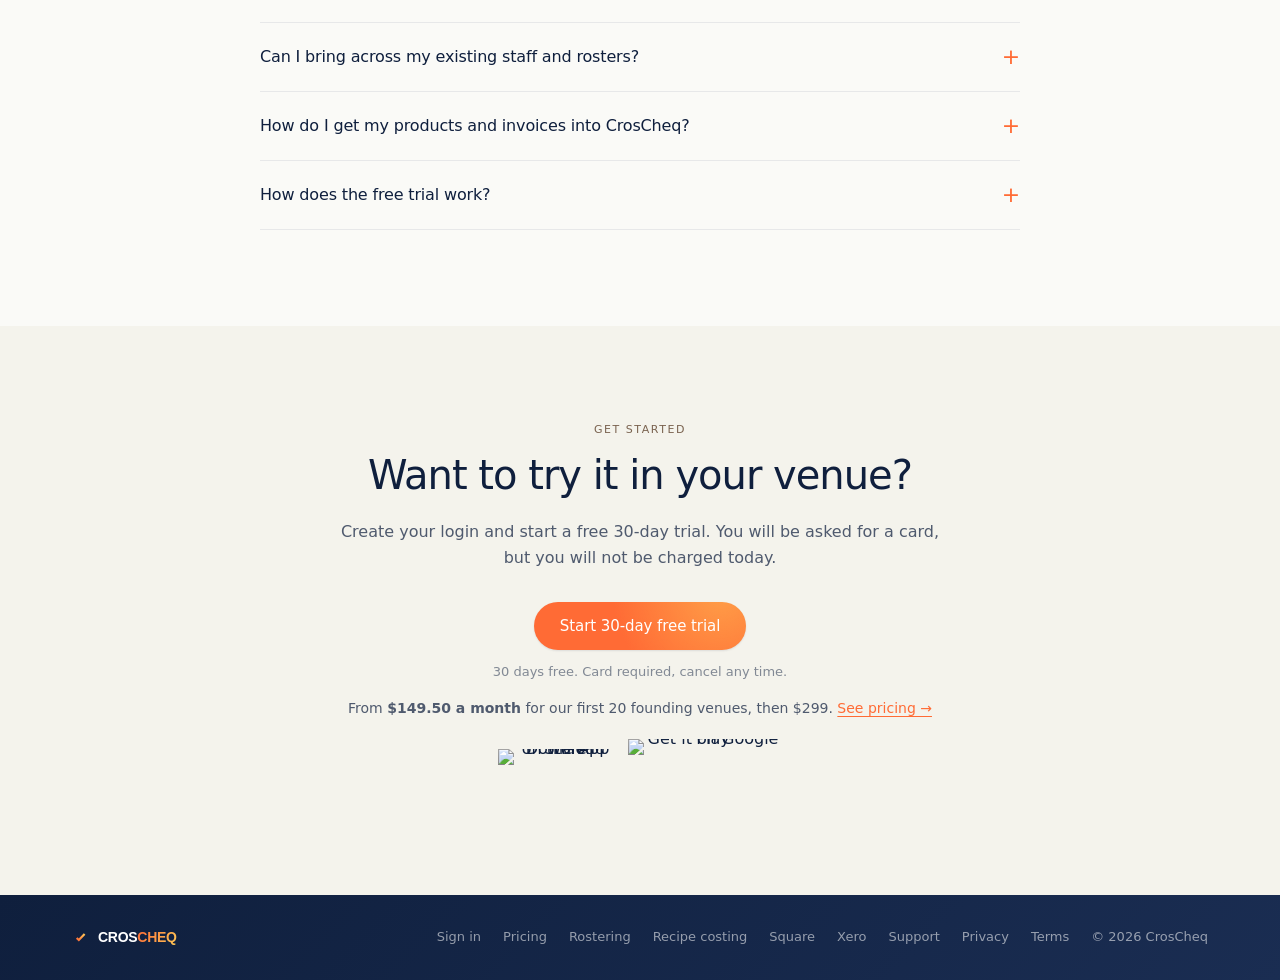
==== commit 445ddaf2: "Add Features dropdown, mobile menu and footer links to every page - Desktop: Features dropdown (Rost" ====
--- a/index.html
+++ b/index.html
@@ -64,6 +64,8 @@
     MetaTracking.pageView();
     MetaTracking.viewContent('CrosCheq Home', 'product_overview');
   </script>
+  <link rel="stylesheet" href="assets/nav.css?v=1" />
+  <script src="assets/nav.js?v=1" defer></script>
 </head>
 <body>
   <div class="site-top">
@@ -79,7 +81,19 @@
       <span class="brand-text"><span class="wm">CROS<span class="cheq">CHEQ</span></span></span>
     </a>
     <nav class="nav-links">
-      <a href="#what" class="nav-link">What it does</a>
+      <div class="nav-dd" id="nav-dd" data-open="false">
+        <button type="button" class="nav-dd-btn" aria-expanded="false" aria-haspopup="true" aria-controls="nav-menu" aria-label="Menu"><span class="nav-dd-label">Features</span><svg class="nav-dd-chev" viewBox="0 0 24 24" width="14" height="14" fill="none" stroke="currentColor" stroke-width="2.4" stroke-linecap="round" stroke-linejoin="round" aria-hidden="true"><path d="M6 9l6 6 6-6"/></svg><svg class="nav-dd-burger" viewBox="0 0 24 24" width="20" height="20" fill="none" stroke="currentColor" stroke-width="2.2" stroke-linecap="round" aria-hidden="true"><path d="M4 7h16M4 12h16M4 17h16"/></svg></button>
+        <div class="nav-menu" id="nav-menu">
+          <div class="nav-menu-label">Features</div>
+          <a class="nav-menu-item" href="rostering.html"><strong>Rostering</strong><span>Live wage cost as you build</span></a>
+          <a class="nav-menu-item" href="recipe-costing.html"><strong>Recipe costing</strong><span>Margin on every dish</span></a>
+          <div class="nav-menu-label">Integrations</div>
+          <a class="nav-menu-item" href="square-integration.html"><strong>Square</strong><span>Live sales and forecasts</span></a>
+          <a class="nav-menu-item" href="xero-integration.html"><strong>Xero</strong><span>Timesheets and bills, no re-keying</span></a>
+          <a class="nav-menu-all" href="#what">See everything CrosCheq does →</a>
+          <div class="nav-menu-extra"><a href="#built-for">Built for</a><a href="pricing.html">Pricing</a><a href="https://app.croscheq.com">Sign in</a></div>
+        </div>
+      </div>
       <a href="#built-for" class="nav-link">Built for</a>
       <a href="pricing.html" class="nav-link">Pricing</a>
       <a href="https://app.croscheq.com" class="nav-cta">Sign in</a>
@@ -1190,6 +1204,10 @@
       <div class="footer-meta">
         <a href="https://app.croscheq.com">Sign in</a>
         <a href="pricing.html">Pricing</a>
+        <a href="rostering.html">Rostering</a>
+        <a href="recipe-costing.html">Recipe costing</a>
+        <a href="square-integration.html">Square</a>
+        <a href="xero-integration.html">Xero</a>
         <a href="support.html">Support</a>
         <a href="privacy.html">Privacy</a>
         <a href="terms.html">Terms</a>
--- a/assets/nav.css
+++ b/assets/nav.css
@@ -0,0 +1,63 @@
+/* Header: full-bleed sticky background, Features dropdown, mobile menu. Loaded after each page's own CSS. */
+
+html { overflow-x: clip; }
+
+.site-top { clip-path: none; box-shadow: none; }
+.site-top::before {
+  content: '';
+  position: absolute;
+  top: 0; bottom: 0; left: -100vmax; right: -100vmax;
+  background: #FAFAF7;
+  border-bottom: 1px solid rgba(15, 31, 61, 0.08);
+  z-index: -1;
+}
+
+.nav-dd { position: relative; }
+.nav-dd::after { content: ''; position: absolute; left: 0; right: 0; top: 100%; height: 20px; }
+.nav-dd-btn {
+  display: inline-flex; align-items: center; gap: 5px;
+  font: inherit; font-size: 14px; color: #0F1F3D;
+  background: none; border: 0; padding: 0; cursor: pointer;
+  opacity: 0.7; transition: opacity 0.15s;
+}
+.nav-dd-btn:hover, .nav-dd[data-open="true"] .nav-dd-btn { opacity: 1; }
+.nav-dd-chev { transition: transform 0.15s; }
+.nav-dd[data-open="true"] .nav-dd-chev { transform: rotate(180deg); }
+.nav-dd-burger { display: none; }
+
+.nav-menu {
+  display: none;
+  position: absolute; top: calc(100% + 16px); left: -18px;
+  width: 340px; padding: 10px;
+  background: #fff;
+  border: 1px solid rgba(15, 31, 61, 0.08);
+  border-radius: 16px;
+  box-shadow: 0 2px 4px rgba(15, 31, 61, 0.06), 0 18px 44px -8px rgba(15, 31, 61, 0.24);
+  z-index: 60;
+}
+.nav-dd[data-open="true"] .nav-menu { display: block; }
+.nav-menu-label { padding: 8px 10px 4px; font-size: 10px; font-weight: 500; letter-spacing: 0.12em; text-transform: uppercase; color: #7A6350; }
+.nav-menu-item { display: flex; flex-direction: column; gap: 1px; padding: 9px 10px; border-radius: 10px; }
+.nav-menu-item:hover, .nav-menu-item:focus-visible { background: rgba(15, 31, 61, 0.05); outline: 0; }
+.nav-menu-item strong { font-size: 14px; font-weight: 600; letter-spacing: -0.01em; color: #0F1F3D; }
+.nav-menu-item span { font-size: 13px; color: rgba(15, 31, 61, 0.62); }
+.nav-menu-all { display: block; margin-top: 6px; padding: 11px 10px 6px; border-top: 1px solid rgba(15, 31, 61, 0.08); font-size: 13px; font-weight: 500; color: #FF6B35; }
+.nav-menu-extra { display: none; }
+
+.footer-meta { flex-wrap: wrap; gap: 10px 22px; }
+
+@media (max-width: 760px) {
+  .nav-dd { order: 10; }
+  .nav-dd-label, .nav-dd-chev { display: none; }
+  .nav-dd-burger { display: block; }
+  .nav-dd-btn {
+    width: 40px; height: 40px; justify-content: center; opacity: 1;
+    border: 1px solid rgba(15, 31, 61, 0.14); border-radius: 50%; background: #fff;
+  }
+  .nav-cta { display: none; }
+  .nav-menu { position: fixed; left: 12px; right: 12px; top: var(--nav-menu-top, 110px); width: auto; max-height: calc(100vh - var(--nav-menu-top, 110px) - 12px); overflow-y: auto; }
+  .nav-menu-extra { display: block; margin-top: 6px; padding-top: 6px; border-top: 1px solid rgba(15, 31, 61, 0.08); }
+  .nav-menu-extra a { display: block; padding: 11px 10px; font-size: 15px; font-weight: 500; color: #0F1F3D; border-radius: 10px; }
+  .nav-menu-extra a:hover { background: rgba(15, 31, 61, 0.05); }
+  .nav-menu-all { border-top: 0; padding-bottom: 8px; }
+}
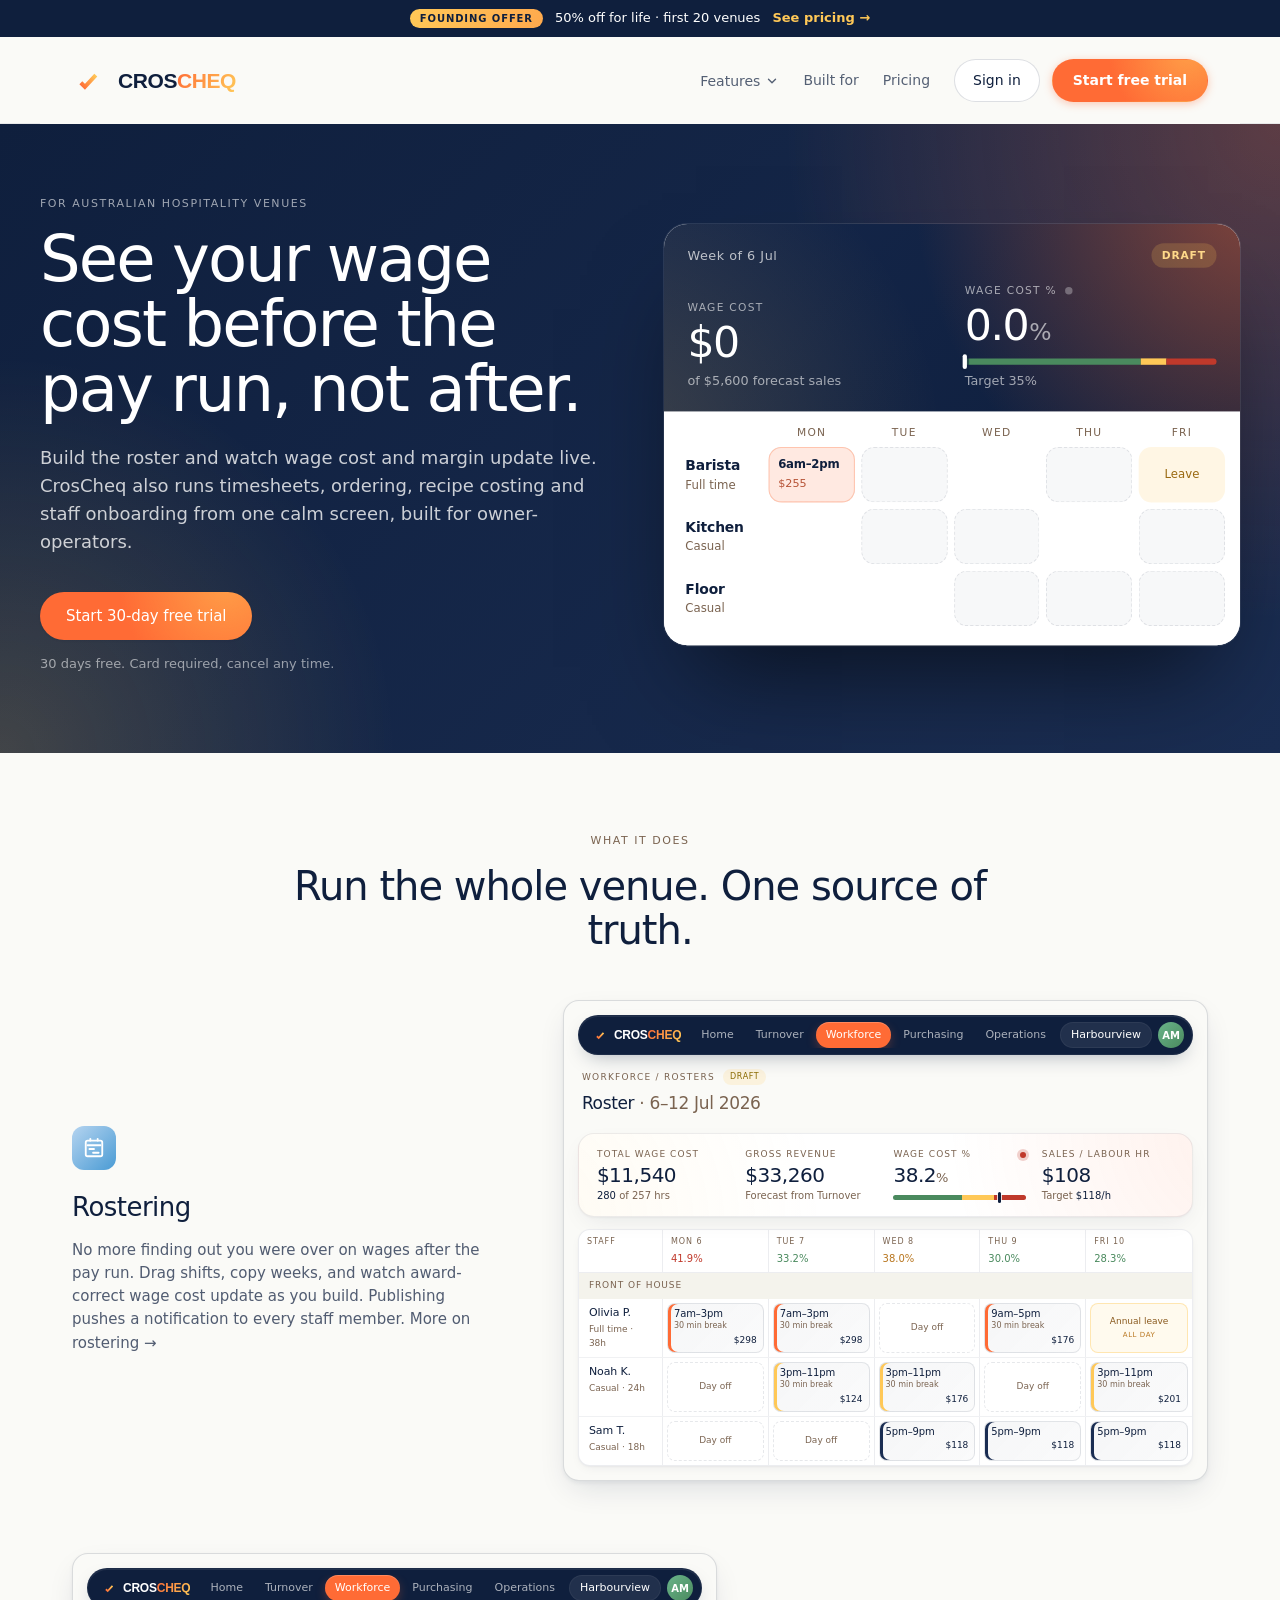
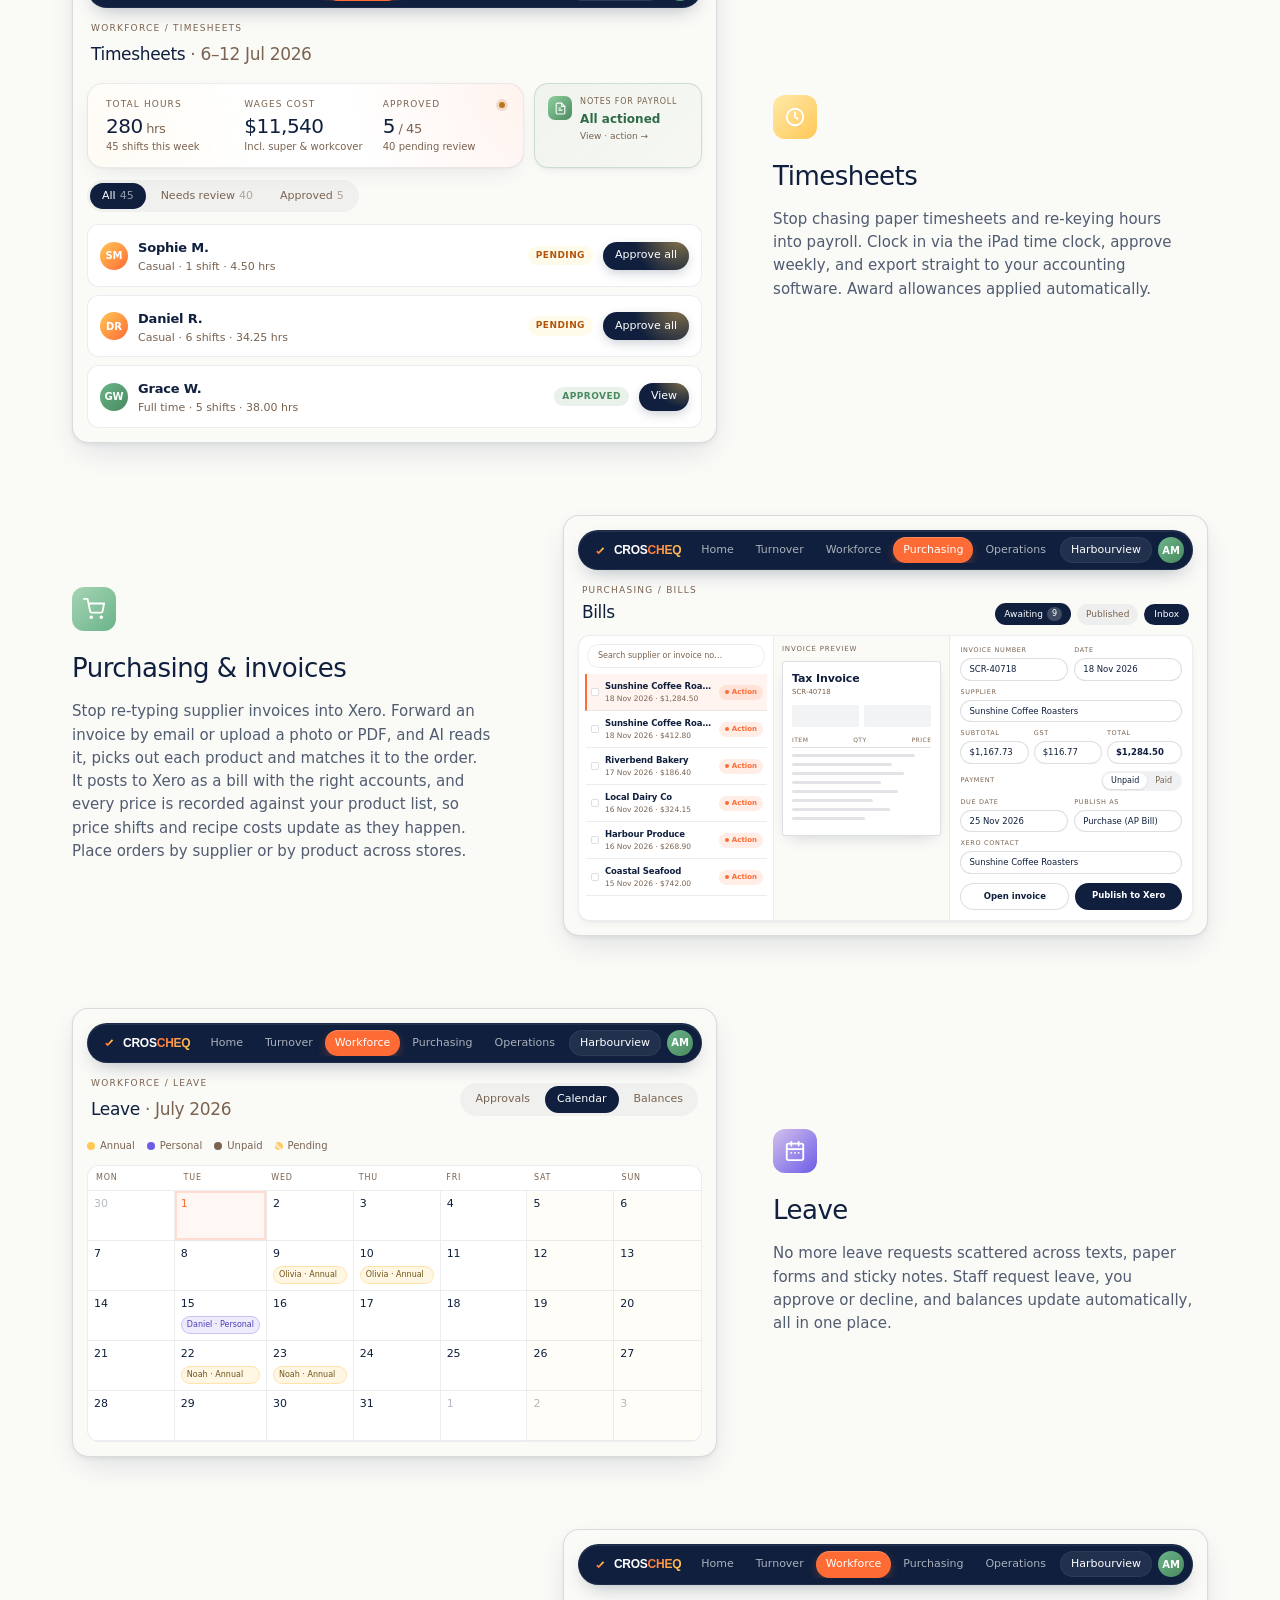
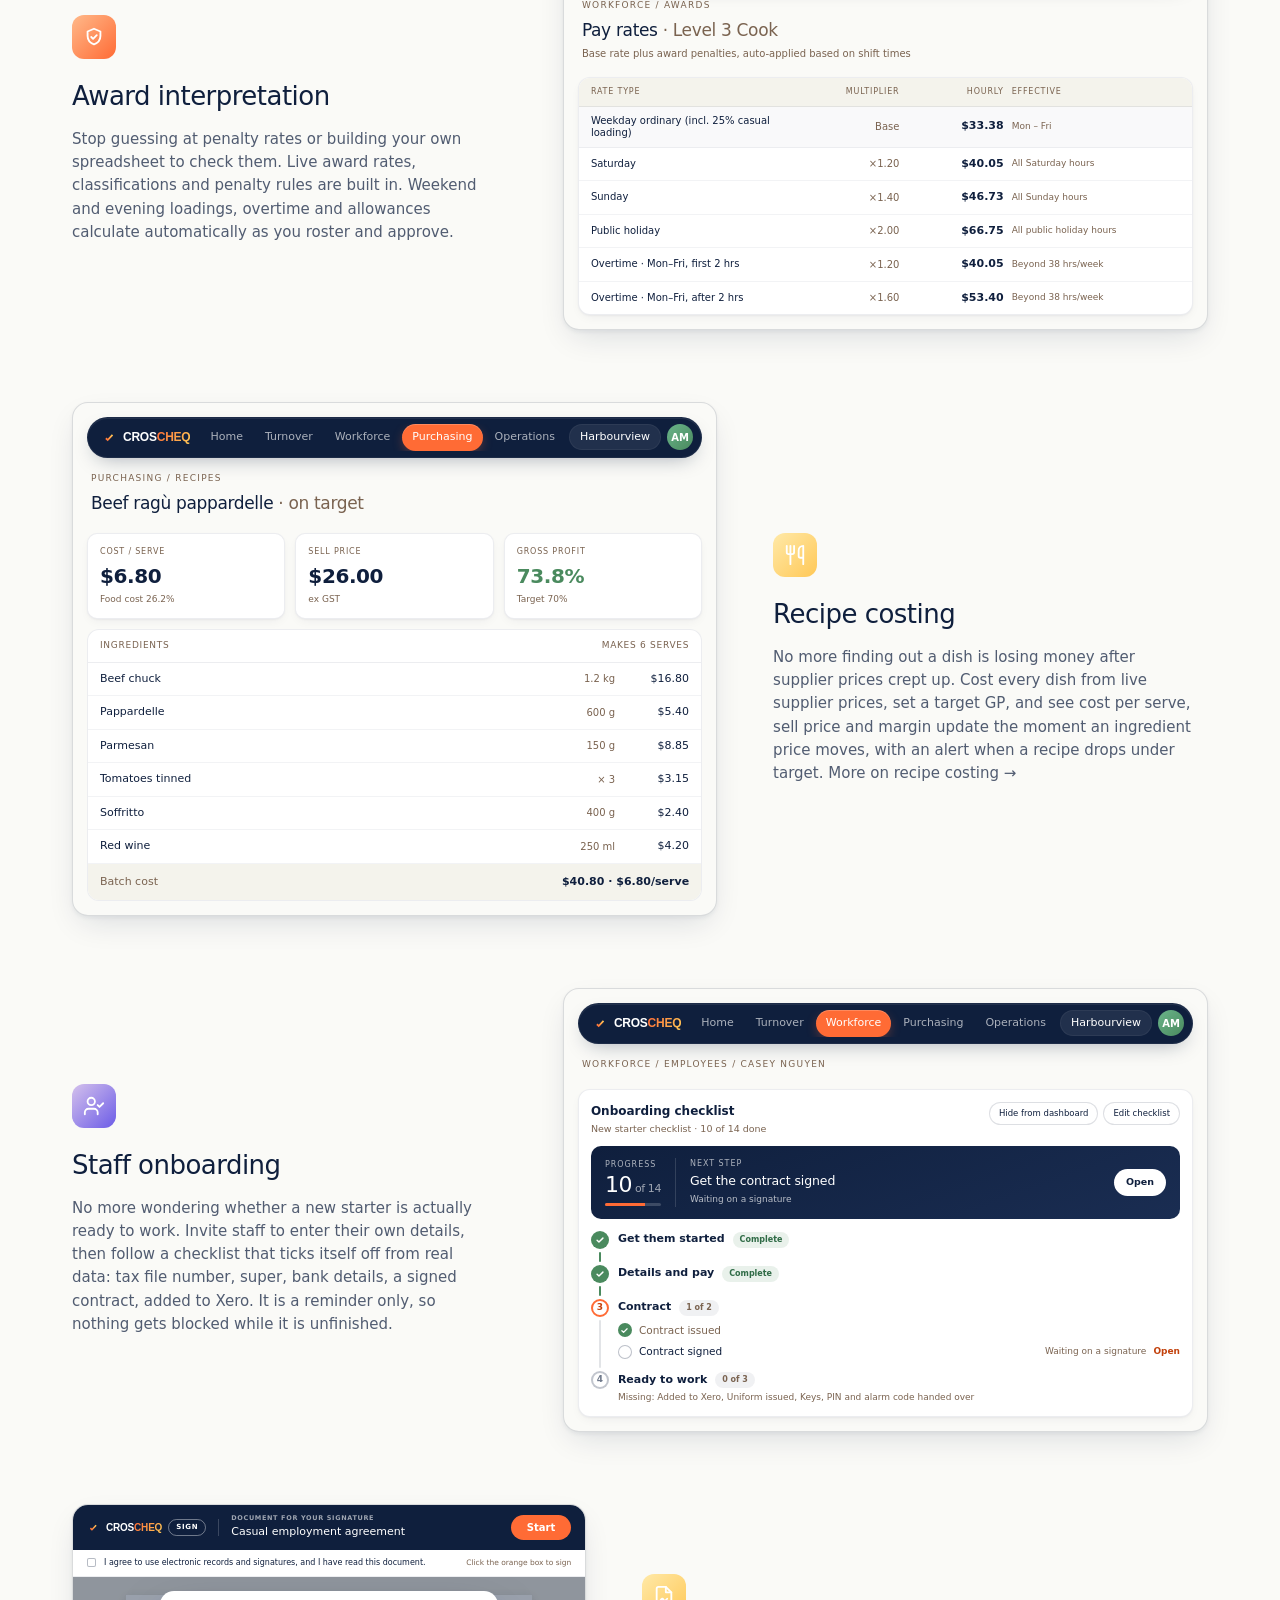
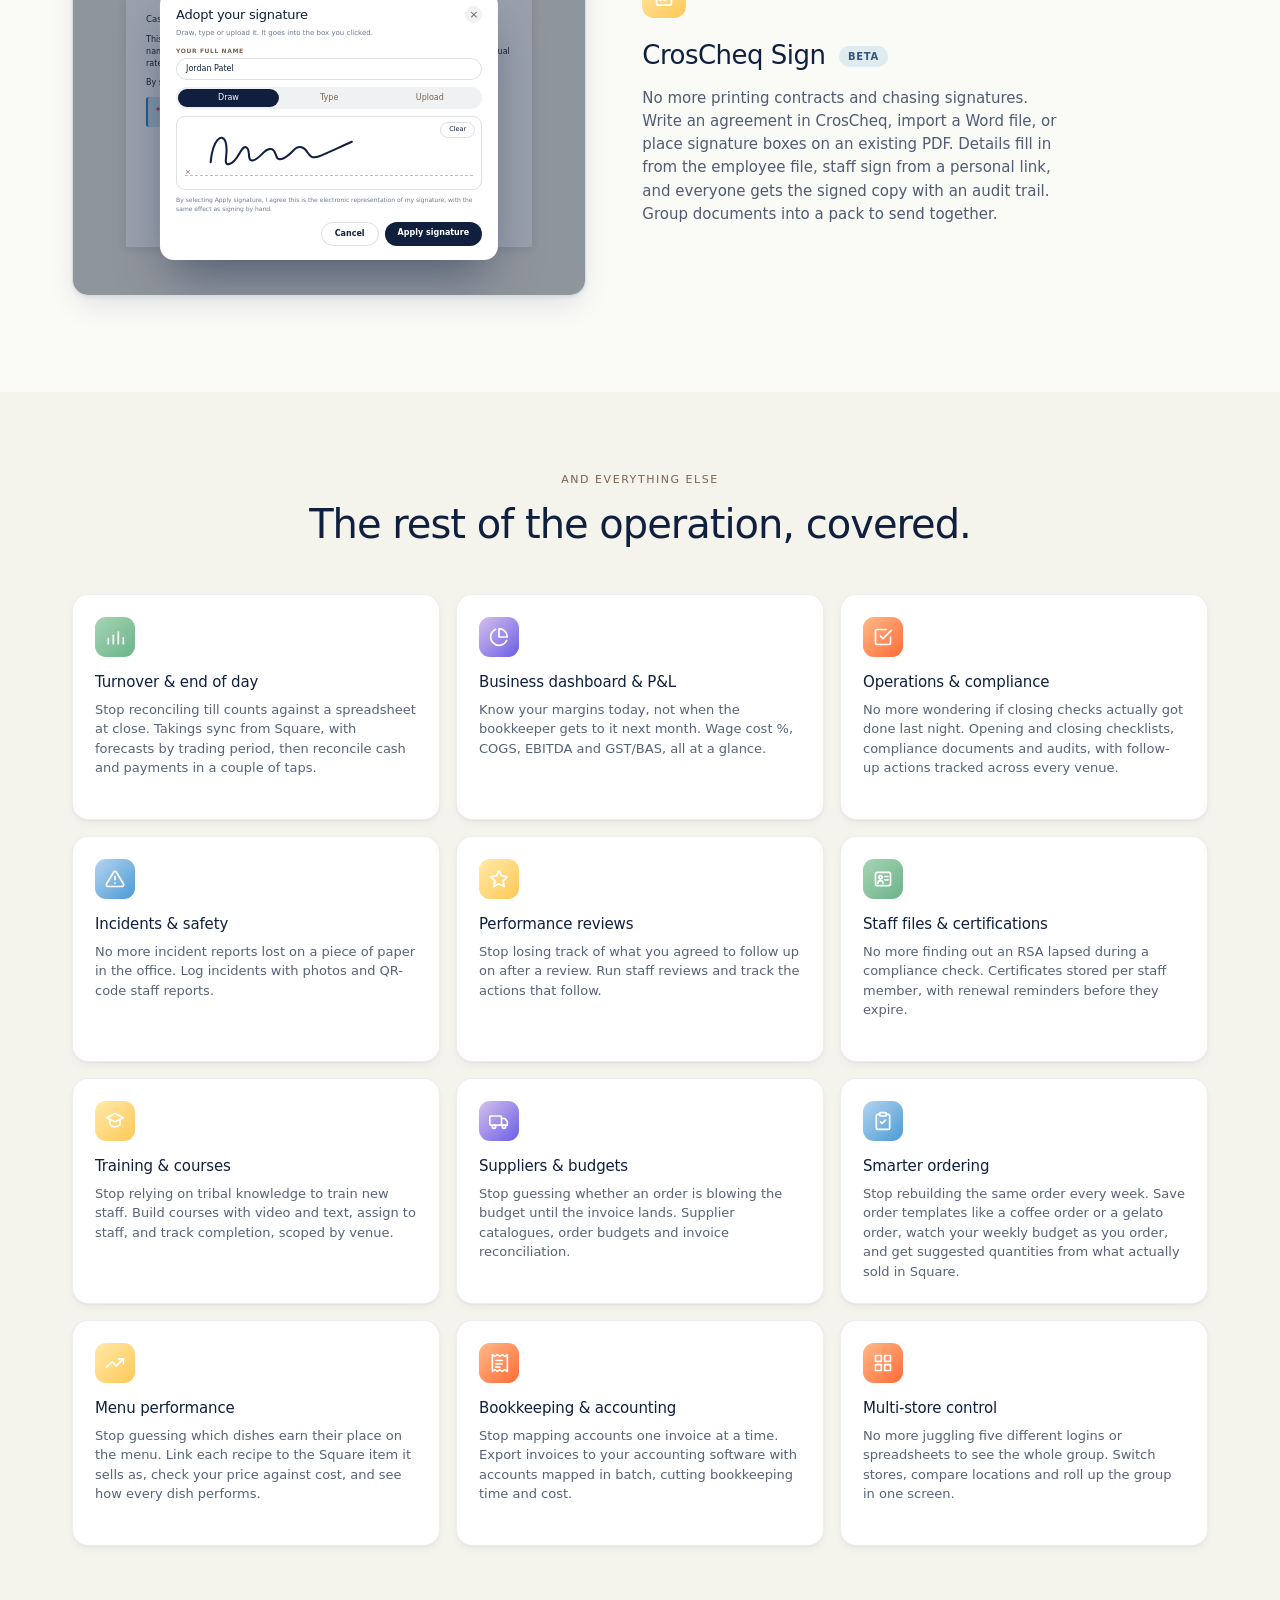
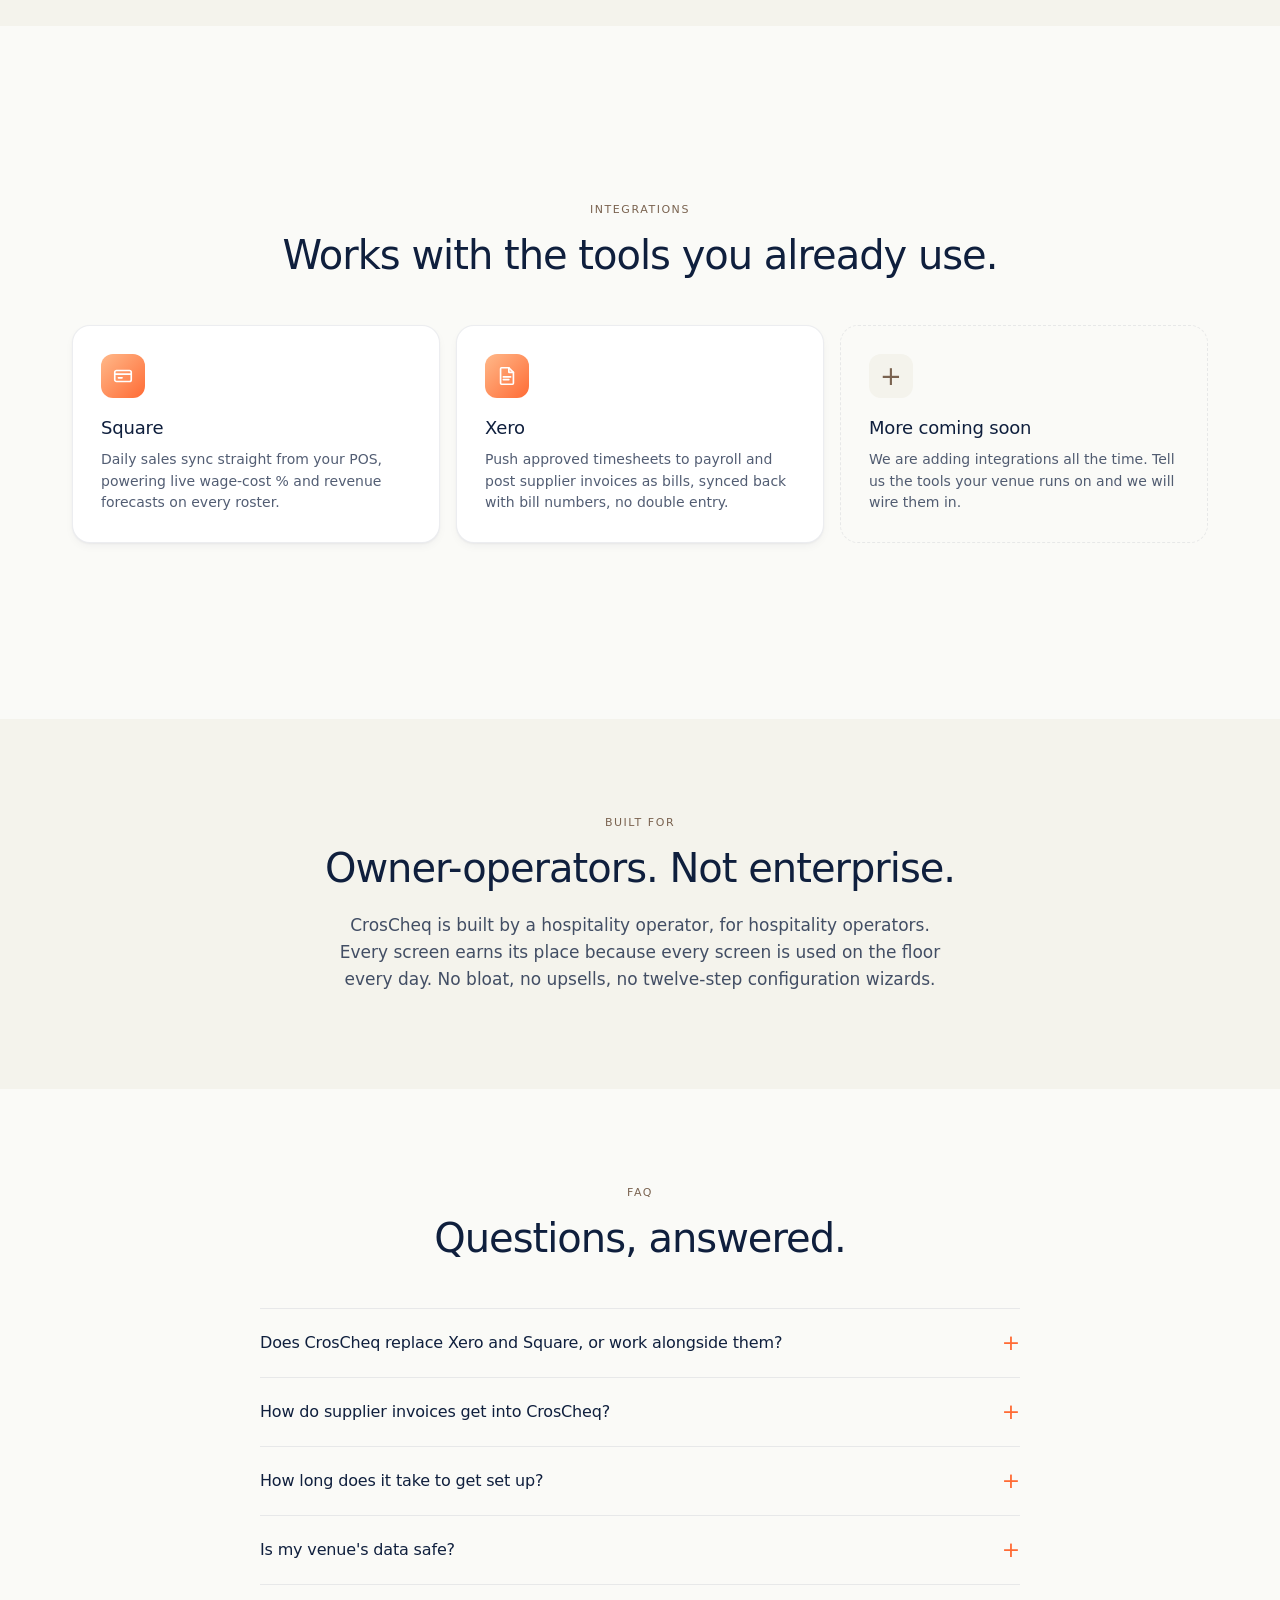
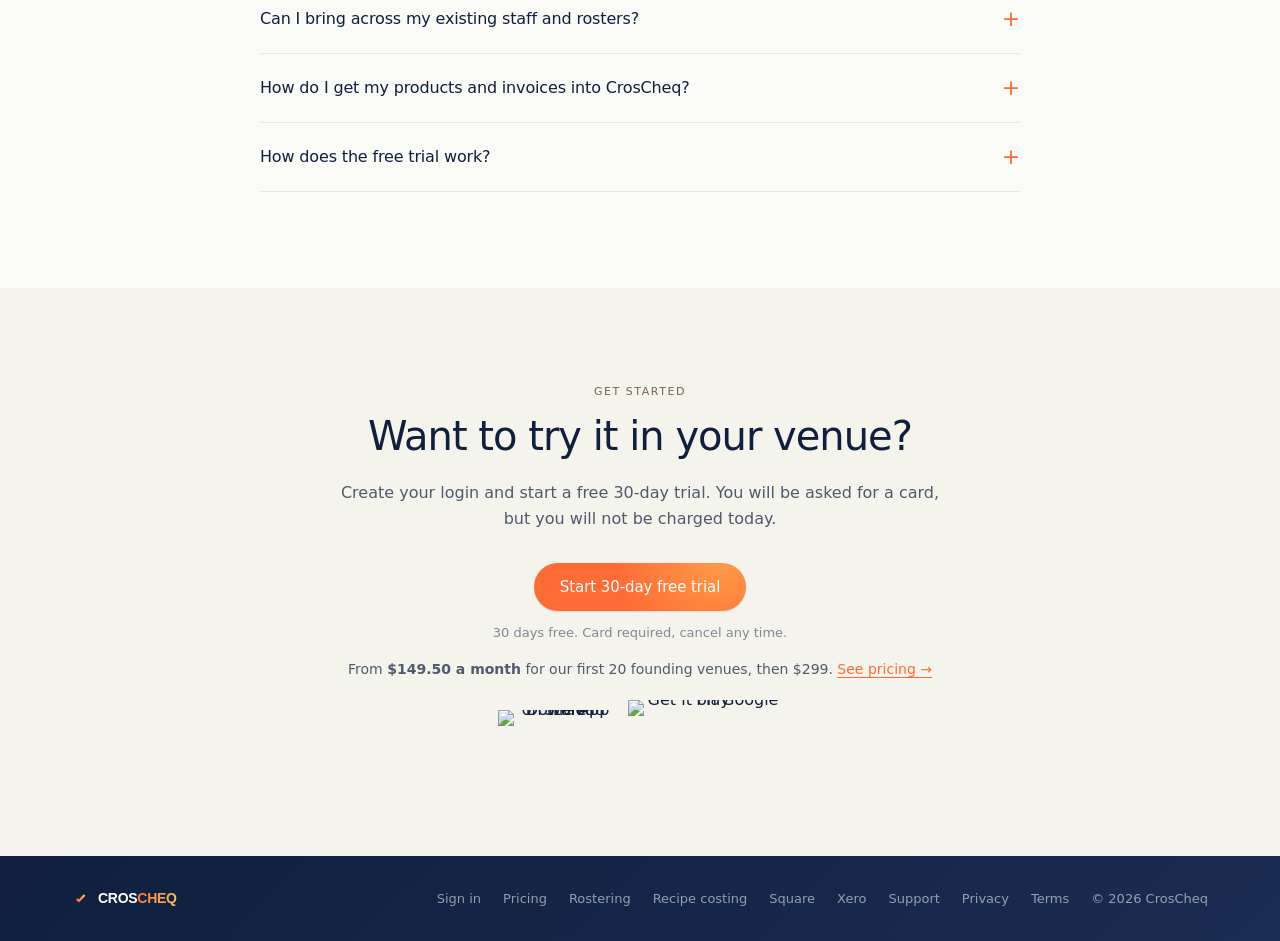
==== commit 91782007: "Show the real staff signing page in the CrosCheq Sign row Replace the template-editor mockup with th" ====
--- a/index.html
+++ b/index.html
@@ -25,7 +25,7 @@
   <link rel="preconnect" href="https://api.fontshare.com" crossorigin />
   <link href="https://api.fontshare.com/v2/css?f[]=general-sans@400,500,600&display=swap" rel="stylesheet" />
   <link href="https://api.fontshare.com/v2/css?f[]=space-grotesk@700&display=swap" rel="stylesheet" />
-  <link rel="stylesheet" href="styles.css?v=57" />
+  <link rel="stylesheet" href="styles.css?v=58" />
   <script type="application/ld+json">
   {
     "@context": "https://schema.org",
@@ -890,43 +890,34 @@
           </div>
           <div class="feature-mock">
             <div class="app-window">
-              <div class="app-window-body" data-mock="sign">
-                <div class="mk-sg-top">
-                  <div>
-                    <div class="mk-sg-eyebrow">Edit template</div>
-                    <div class="mk-sg-name">Casual employment agreement</div>
-                    <div class="mk-sg-issued">Issued as: Casual employment agreement (same for everyone)</div>
-                  </div>
-                  <div class="mk-sg-btns"><span class="mk-sg-btn">Branding</span><span class="mk-sg-btn red">Archive</span><span class="mk-sg-btn navy">Save content</span></div>
-                </div>
-
-                <div class="mk-sg-body">
-                  <div class="mk-sg-editor">
-                    <div class="mk-sg-tools">
-                      <span class="mk-sg-tool"><b>B</b></span><span class="mk-sg-tool"><i>I</i></span><span class="mk-sg-tool">H1</span><span class="mk-sg-tool">H2</span><span class="mk-sg-tool">Title</span><span class="mk-sg-tool">Page break</span><span class="mk-sg-tool">Contents</span><span class="mk-sg-tool">Signature</span>
-                    </div>
-                    <div class="mk-sg-doc">
-                      <div class="mk-sg-page">
-                        <p>Casual employment agreement</p>
-                        <p>This agreement is made between Harbourview Cafe and <span class="mk-sg-field">Full name</span> the employee named below, on a casual basis. Hours of work are offered shift by shift, paid at the casual rate under the Hospitality Industry (General) Award, including 25% casual loading.</p>
-                        <p>By signing below, the employee confirms they have read and accepted these terms.</p>
-                        <div class="mk-sg-sigbox"><span class="mk-sg-req">*</span>Employee signature</div>
-                      </div>
-                    </div>
-                  </div>
-
-                  <div class="mk-sg-panel">
-                    <div class="mk-sg-panel-title">Fields</div>
-                    <div class="mk-sg-panel-note">Click anything to put it in the document at your cursor.</div>
-                    <div class="mk-sg-group">Add a field typed when sending</div>
-                    <div class="mk-sg-chips"><span class="mk-sg-chip">Text</span><span class="mk-sg-chip">Date</span><span class="mk-sg-chip">Dropdown</span></div>
-                    <div class="mk-sg-group">Signatures</div>
-                    <div class="mk-sg-chips"><span class="mk-sg-chip">Signature</span><span class="mk-sg-chip">Date signed</span><span class="mk-sg-chip">Name</span></div>
-                    <div class="mk-sg-group">From the employee file</div>
-                    <div class="mk-sg-acc"><span>Name and contact</span><span class="n">1 in document</span></div>
-                    <div class="mk-sg-acc"><span>Address</span><span class="n">6</span></div>
-                    <div class="mk-sg-acc"><span>Job and pay</span><span class="n">7</span></div>
-                    <div class="mk-sg-acc"><span>Dates</span><span class="n">2</span></div>
+              <div class="app-window-body mk-sp" data-mock="signpage">
+                <div class="mk-sp-bar">
+                  <span class="mk-sp-brand"><svg viewBox="0 0 100 100" width="13" height="13" fill="none" aria-hidden="true"><defs><linearGradient id="tick-gsp" x1="26" y1="67" x2="70" y2="33" gradientUnits="userSpaceOnUse"><stop offset="0" stop-color="#FF6B35"/><stop offset="1" stop-color="#FFC857"/></linearGradient></defs><path d="M26 55 L38 67 L70 33" stroke="url(#tick-gsp)" stroke-width="12" stroke-linecap="butt" stroke-linejoin="miter" stroke-miterlimit="12"/></svg><span class="wm">CROS<span class="cheq">CHEQ</span></span><i class="mk-sp-pill">SIGN</i></span>
+                  <span class="mk-sp-doc"><span class="e">Document for your signature</span><span class="t">Casual employment agreement</span></span>
+                  <span class="mk-sp-start">Start</span>
+                </div>
+                <div class="mk-sp-consent"><span class="mk-sp-check"></span><span class="c">I agree to use electronic records and signatures, and I have read this document.</span><span class="h">Click the orange box to sign</span></div>
+                <div class="mk-sp-stage">
+                  <div class="mk-sp-paper">
+                    <div class="mk-sp-h">Casual employment agreement</div>
+                    <p>This agreement is made between Harbourview Cafe and <b>Jordan Patel</b>, the employee named below, on a casual basis. Hours of work are offered shift by shift, paid at the casual rate under the Hospitality Industry (General) Award, including 25% casual loading.</p>
+                    <p>By signing below, the employee confirms they have read and accepted these terms.</p>
+                    <div class="mk-sp-box"><span class="req">*</span><span class="l">Employee signature</span><span class="go">Click to sign</span></div>
+                  </div>
+                  <div class="mk-sp-dim"></div>
+                  <div class="mk-sp-modal">
+                    <div class="mk-sp-mh"><span>Adopt your signature</span><i>×</i></div>
+                    <div class="mk-sp-ms">Draw, type or upload it. It goes into the box you clicked.</div>
+                    <div class="mk-sp-ml">Your full name</div>
+                    <div class="mk-sp-mi">Jordan Patel</div>
+                    <div class="mk-sp-seg"><span class="on">Draw</span><span>Type</span><span>Upload</span></div>
+                    <div class="mk-sp-pad">
+                      <span class="clr">Clear</span>
+                      <svg viewBox="0 0 170 56" class="mk-sp-sig" aria-hidden="true"><path d="M8 40 C 10 16, 20 8, 24 18 C 28 30, 20 44, 28 42 C 38 40, 40 22, 46 24 C 52 26, 46 40, 54 38 C 62 36, 66 24, 74 26 C 80 28, 76 40, 86 36 C 96 32, 98 22, 106 24 C 114 26, 112 38, 124 34 C 134 30, 142 26, 160 18" fill="none" stroke="#0F1F3D" stroke-width="2.2" stroke-linecap="round" stroke-linejoin="round"/></svg>
+                      <span class="x">×</span><span class="base"></span>
+                    </div>
+                    <div class="mk-sp-legal">By selecting Apply signature, I agree this is the electronic representation of my signature, with the same effect as signing by hand.</div>
+                    <div class="mk-sp-mb"><span class="ghost">Cancel</span><span class="primary">Apply signature</span></div>
                   </div>
                 </div>
               </div>
@@ -1227,7 +1218,7 @@
         mock.style.transform = ''
         mock.style.transformOrigin = ''
         wrap.style.height = ''
-        if (window.innerWidth > breakpoint) return
+        if (document.documentElement.clientWidth > breakpoint) return
         var naturalW = mock.offsetWidth
         var naturalH = mock.offsetHeight
         var scale = Math.min(1, wrap.clientWidth / naturalW)
--- a/styles.css
+++ b/styles.css
@@ -1591,3 +1591,45 @@
 .mk-bl-btns .ghost { color: var(--navy); border: 1px solid var(--line-strong); background: #fff; }
 .mk-bl-btns .primary { color: #fff; background: var(--navy); }
 .mk-bl-paper { min-height: 172px; }
+
+/* ── Staff signing page mockup (CrosCheq Sign) ─────────────────── */
+.app-window-body.mk-sp { padding: 0; background: #FAFAF7; }
+.mk-sp-bar { display: flex; align-items: center; gap: 12px; padding: 9px 14px; background: #0F1F3D; color: #fff; }
+.mk-sp-brand { display: inline-flex; align-items: center; gap: 6px; padding-right: 12px; border-right: 1px solid rgba(255, 255, 255, 0.18); font-size: 10px; }
+.mk-sp-pill { font-style: normal; font-size: 7px; font-weight: 600; letter-spacing: 0.1em; padding: 2px 7px; border: 1px solid rgba(255, 255, 255, 0.4); border-radius: 999px; }
+.mk-sp-doc { display: flex; flex-direction: column; gap: 1px; flex: 1; min-width: 0; }
+.mk-sp-doc .e { font-size: 6.5px; font-weight: 600; letter-spacing: 0.1em; text-transform: uppercase; color: rgba(255, 255, 255, 0.6); }
+.mk-sp-doc .t { font-size: 11px; font-weight: 500; white-space: nowrap; overflow: hidden; text-overflow: ellipsis; }
+.mk-sp-start { padding: 5px 16px; font-size: 10px; font-weight: 600; color: #fff; background: #FF6B35; border-radius: 999px; }
+.mk-sp-consent { display: flex; align-items: center; gap: 8px; padding: 7px 14px; background: #fff; border-bottom: 1px solid rgba(15, 31, 61, 0.08); }
+.mk-sp-check { flex: none; width: 9px; height: 9px; border: 1px solid rgba(15, 31, 61, 0.3); border-radius: 2px; background: #fff; }
+.mk-sp-consent .c { font-size: 8px; font-weight: 500; color: #0F1F3D; flex: 1; min-width: 0; }
+.mk-sp-consent .h { font-size: 7.5px; color: #7A6350; white-space: nowrap; }
+.mk-sp-stage { position: relative; min-height: 318px; padding: 18px 20px 0; background: #ECEAE2; overflow: hidden; }
+.mk-sp-paper { width: 86%; margin: 0 auto; padding: 18px 20px 120px; background: #fff; box-shadow: 0 2px 10px rgba(15, 31, 61, 0.12); font-size: 8px; line-height: 1.5; color: #1E1E2D; }
+.mk-sp-paper .mk-sp-h { margin-bottom: 8px; font-size: 8.5px; }
+.mk-sp-paper p { margin: 0 0 7px; }
+.mk-sp-box { display: flex; align-items: center; gap: 6px; margin-top: 8px; width: 62%; padding: 7px 8px; background: rgba(47, 134, 200, 0.22); border-left: 2px solid #2F86C8; border-radius: 3px; }
+.mk-sp-box .req { color: #C0392B; font-weight: 700; }
+.mk-sp-box .l { flex: 1; font-size: 7.5px; line-height: 1.2; }
+.mk-sp-box .go { padding: 3px 8px; font-size: 7px; font-weight: 600; color: #fff; background: #2F86C8; border-radius: 999px; white-space: nowrap; }
+.mk-sp-dim { position: absolute; inset: 0; background: rgba(15, 31, 61, 0.42); }
+.mk-sp-modal { position: absolute; top: 14px; left: 50%; width: 66%; transform: translateX(-50%); padding: 14px 16px 14px; background: #fff; border-radius: 14px; box-shadow: 0 24px 50px -12px rgba(15, 31, 61, 0.5); color: #0F1F3D; }
+.mk-sp-mh { display: flex; align-items: center; justify-content: space-between; font-size: 13px; font-weight: 500; letter-spacing: -0.02em; }
+.mk-sp-mh i { display: grid; place-items: center; width: 17px; height: 17px; font-style: normal; font-size: 11px; line-height: 1; color: #7A6350; background: rgba(15, 31, 61, 0.06); border-radius: 50%; }
+.mk-sp-ms { margin: 4px 0 7px; font-size: 7px; color: rgba(15, 31, 61, 0.6); }
+.mk-sp-ml { font-size: 6px; font-weight: 600; letter-spacing: 0.1em; text-transform: uppercase; color: #7A6350; margin-bottom: 3px; }
+.mk-sp-mi { padding: 4px 9px; font-size: 8px; border: 1px solid rgba(15, 31, 61, 0.14); border-radius: 999px; }
+.mk-sp-seg { display: grid; grid-template-columns: repeat(3, 1fr); margin: 7px 0; padding: 2px; background: rgba(15, 31, 61, 0.06); border-radius: 999px; text-align: center; font-size: 8px; font-weight: 500; color: #7A6350; }
+.mk-sp-seg span { padding: 3px 0; border-radius: 999px; }
+.mk-sp-seg .on { background: #0F1F3D; color: #fff; }
+.mk-sp-pad { position: relative; height: 74px; border: 1px solid rgba(15, 31, 61, 0.14); border-radius: 9px; }
+.mk-sp-pad .clr { position: absolute; top: 5px; right: 6px; padding: 2px 8px; font-size: 6.5px; border: 1px solid rgba(15, 31, 61, 0.14); border-radius: 999px; }
+.mk-sp-sig { position: absolute; left: 14px; right: 14px; top: 8px; width: 60%; height: 52px; }
+.mk-sp-pad .x { position: absolute; left: 8px; bottom: 11px; font-size: 7px; color: #7A6350; }
+.mk-sp-pad .base { position: absolute; left: 8px; right: 8px; bottom: 13px; border-bottom: 1px dashed rgba(15, 31, 61, 0.3); }
+.mk-sp-legal { margin: 6px 0 9px; font-size: 6px; line-height: 1.45; color: rgba(15, 31, 61, 0.6); }
+.mk-sp-mb { display: flex; justify-content: flex-end; gap: 6px; }
+.mk-sp-mb span { padding: 5px 13px; font-size: 8px; font-weight: 600; border-radius: 999px; }
+.mk-sp-mb .ghost { border: 1px solid rgba(15, 31, 61, 0.14); }
+.mk-sp-mb .primary { color: #fff; background: #0F1F3D; }
